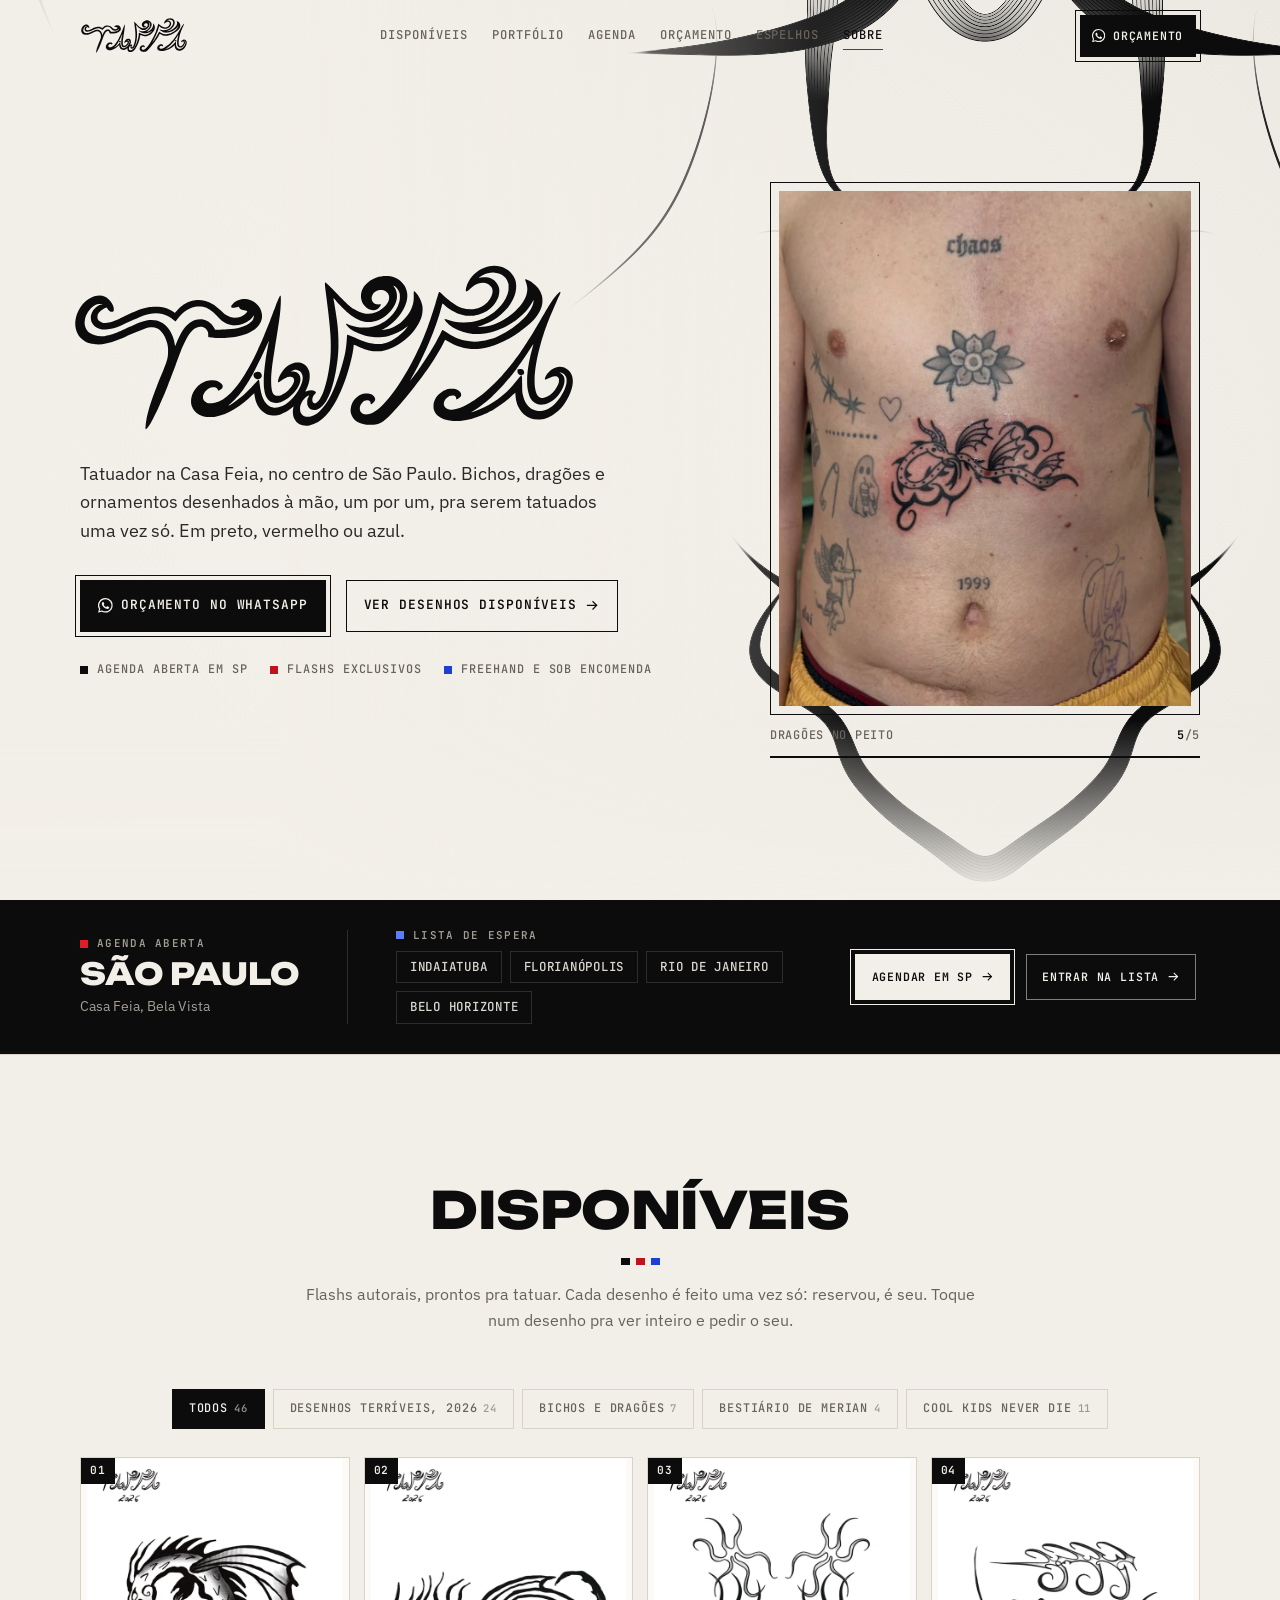
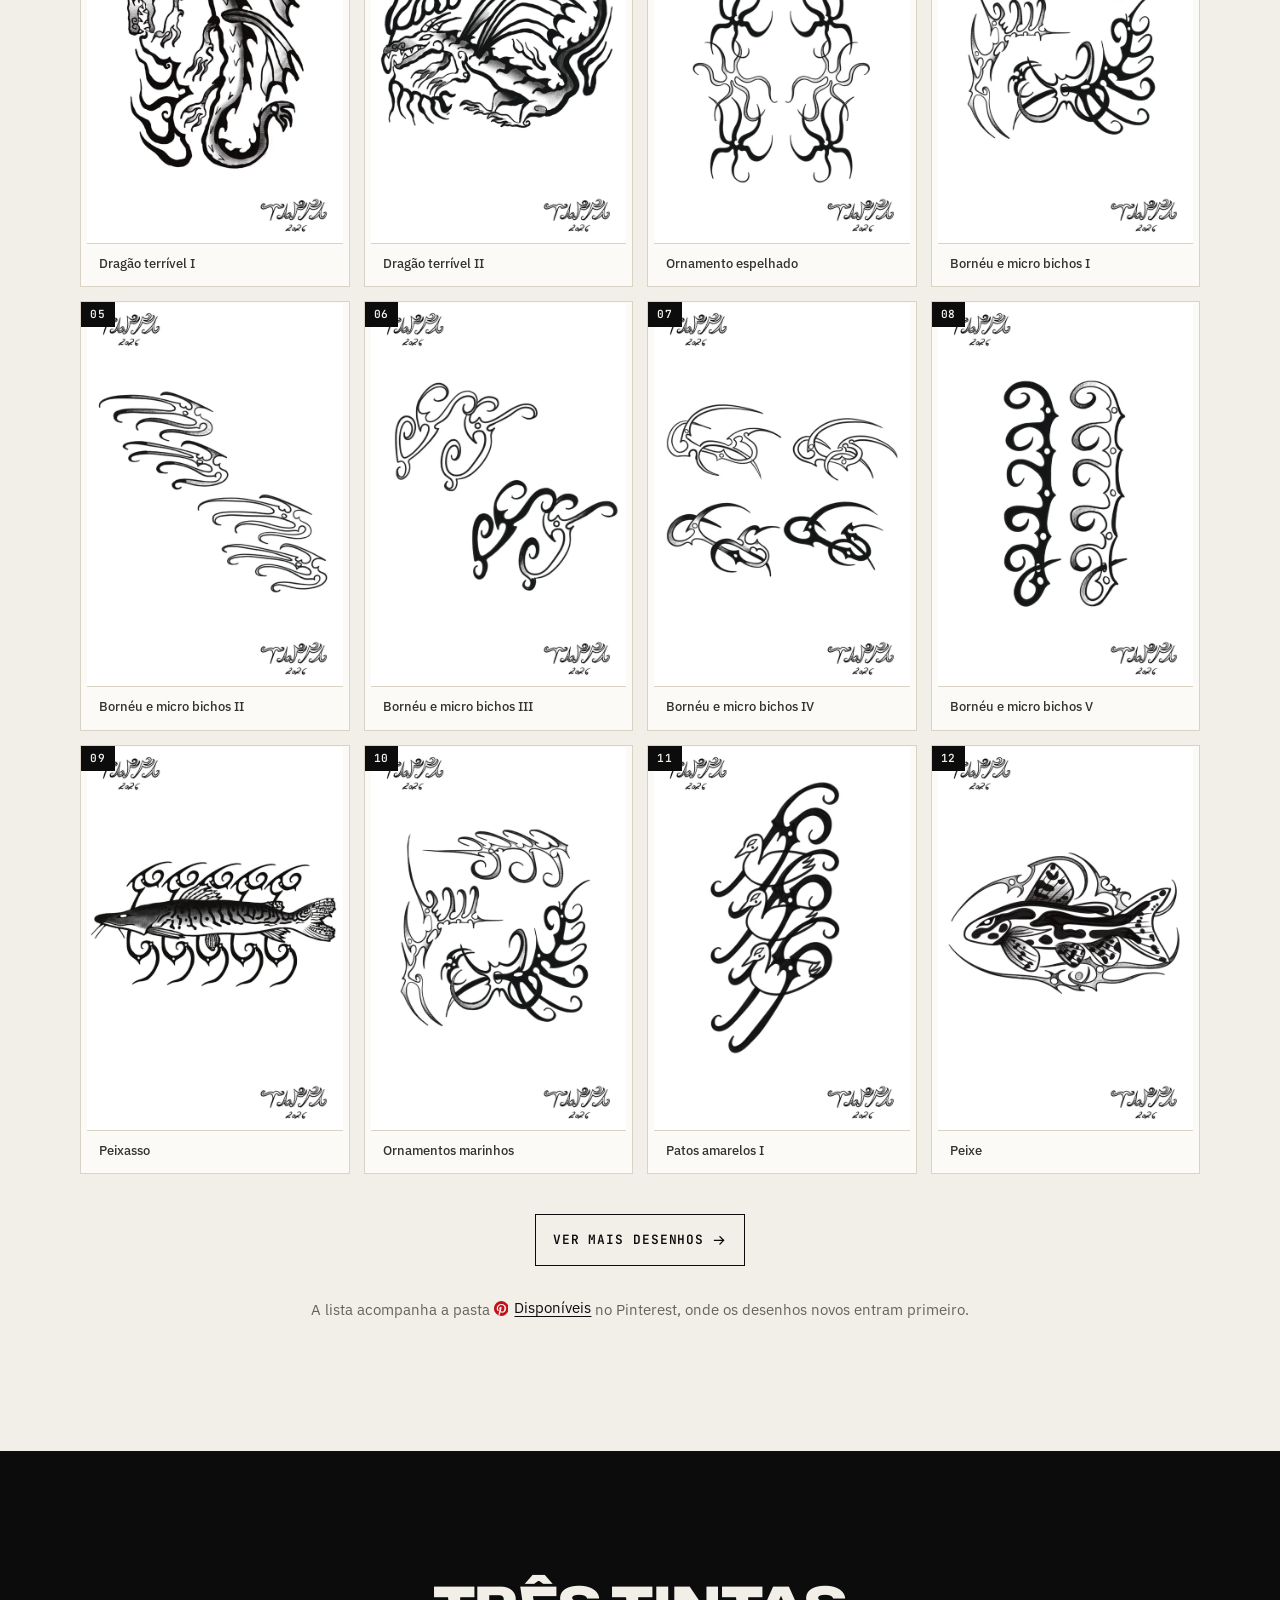
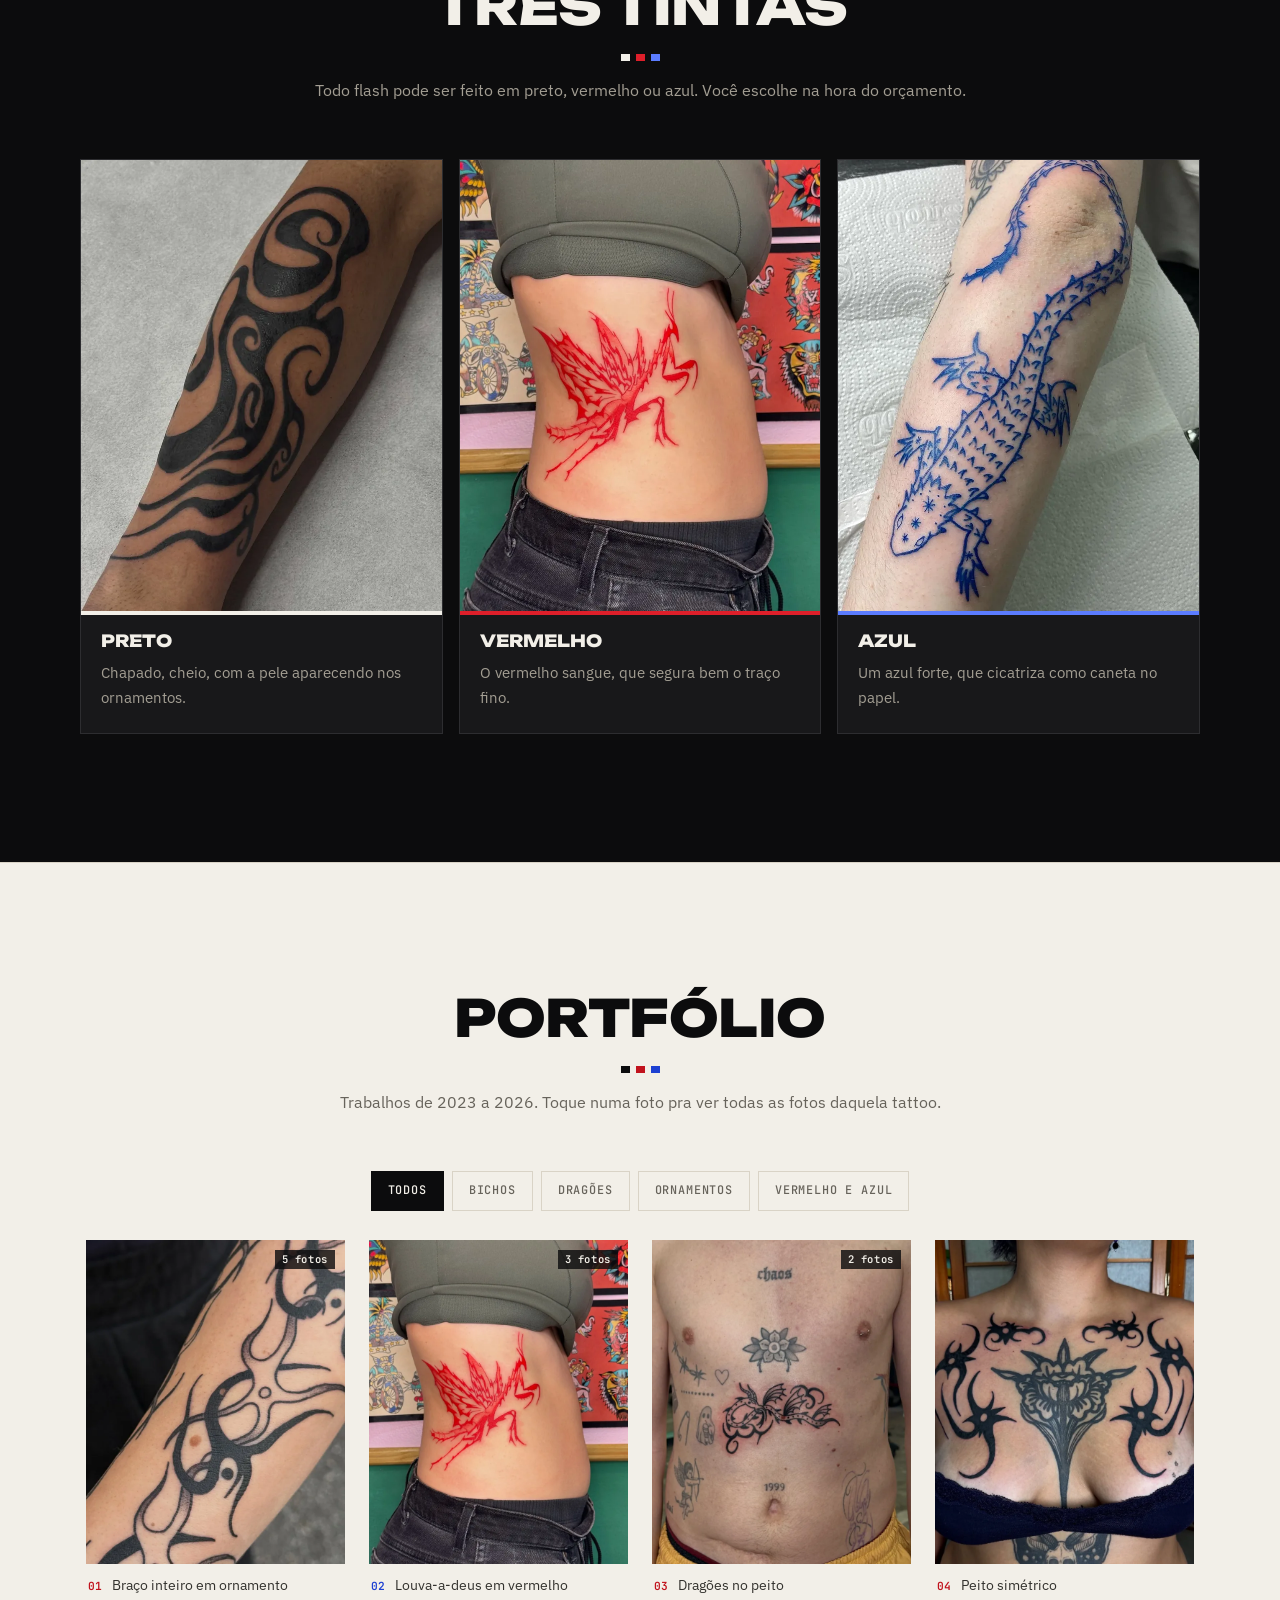
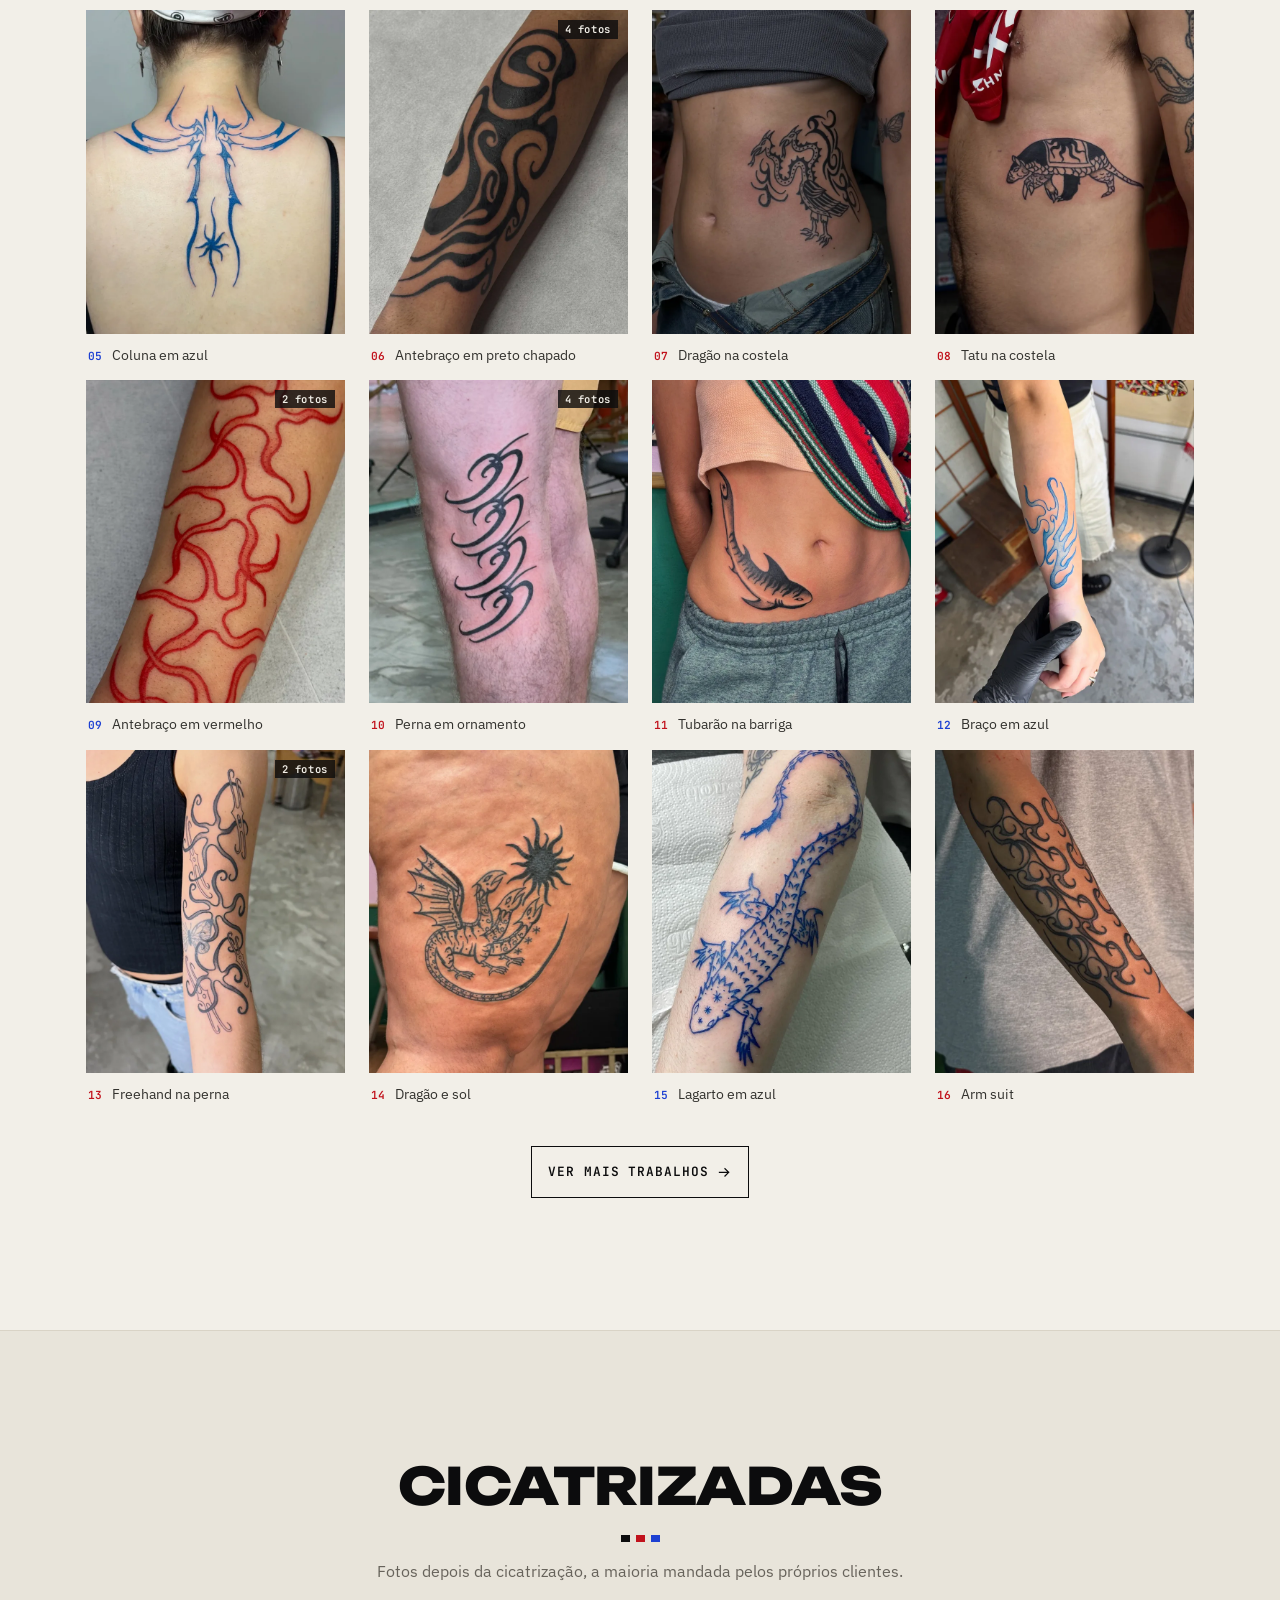
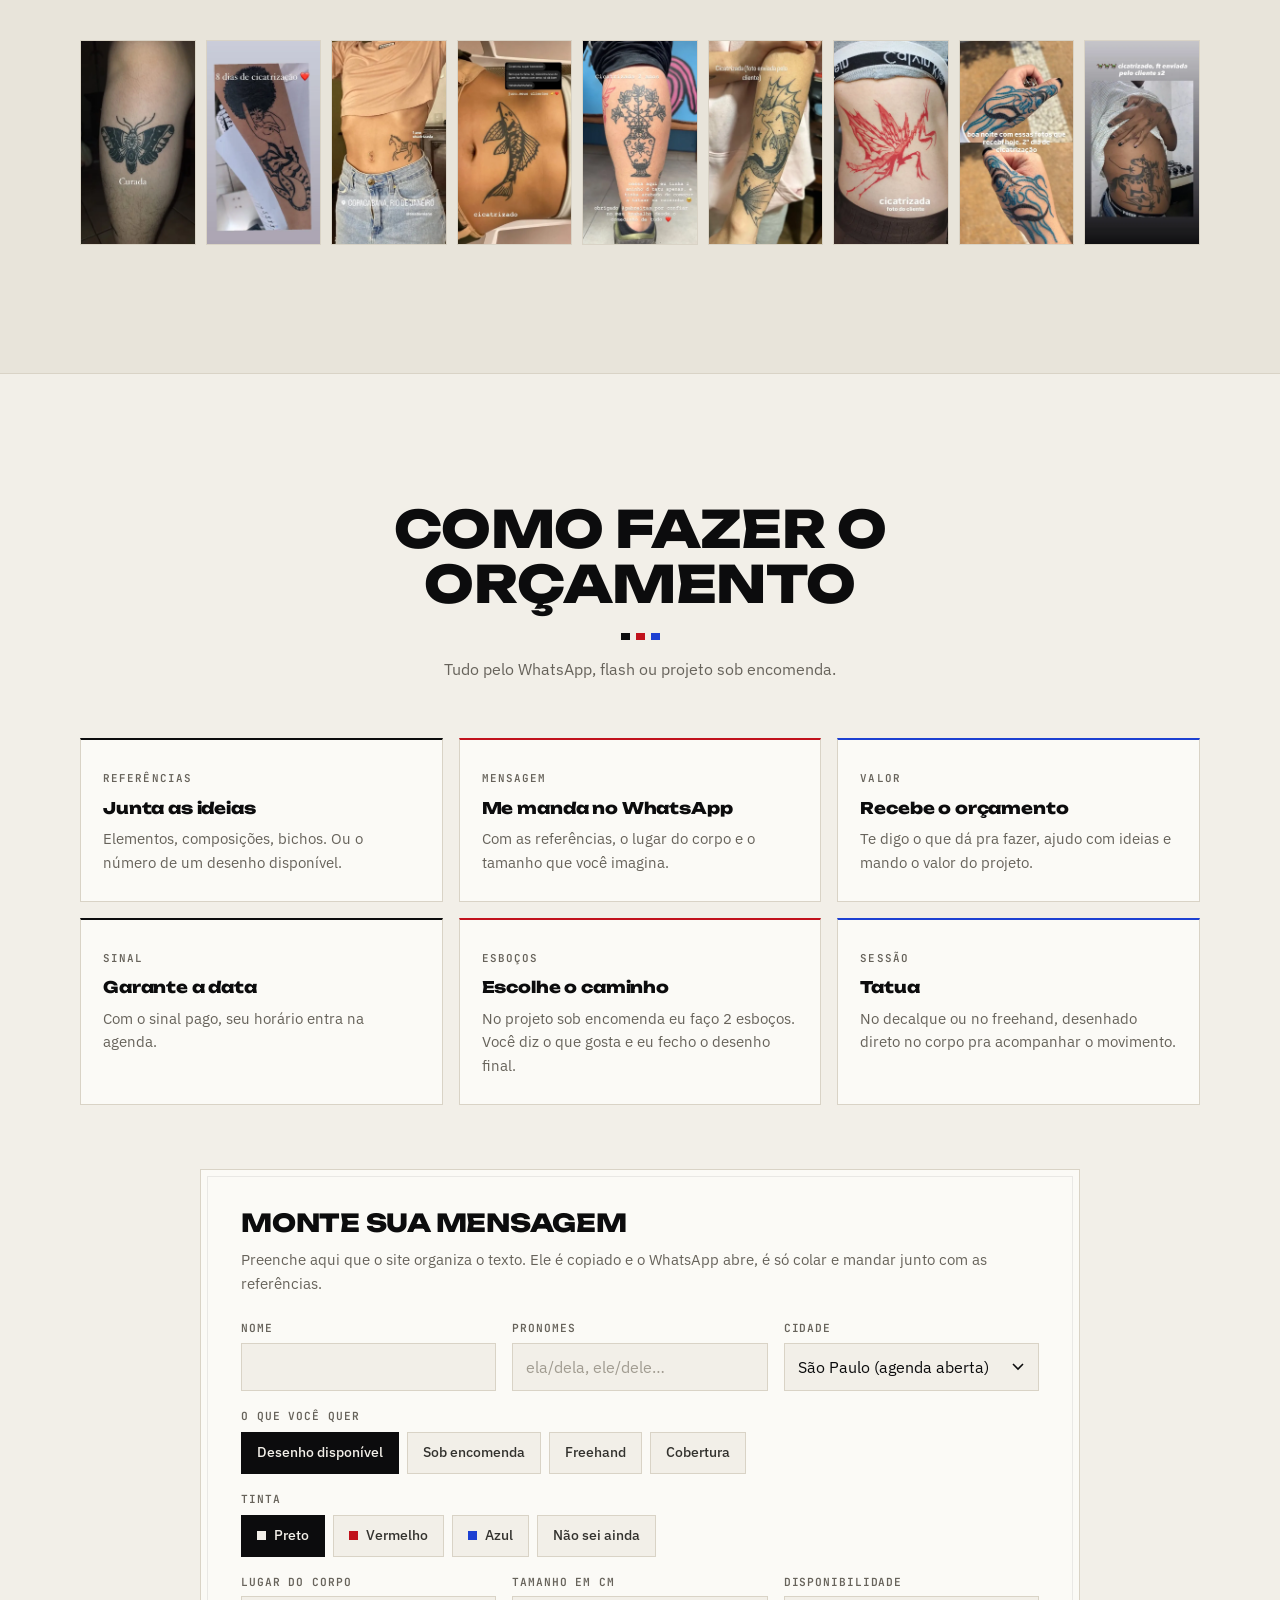
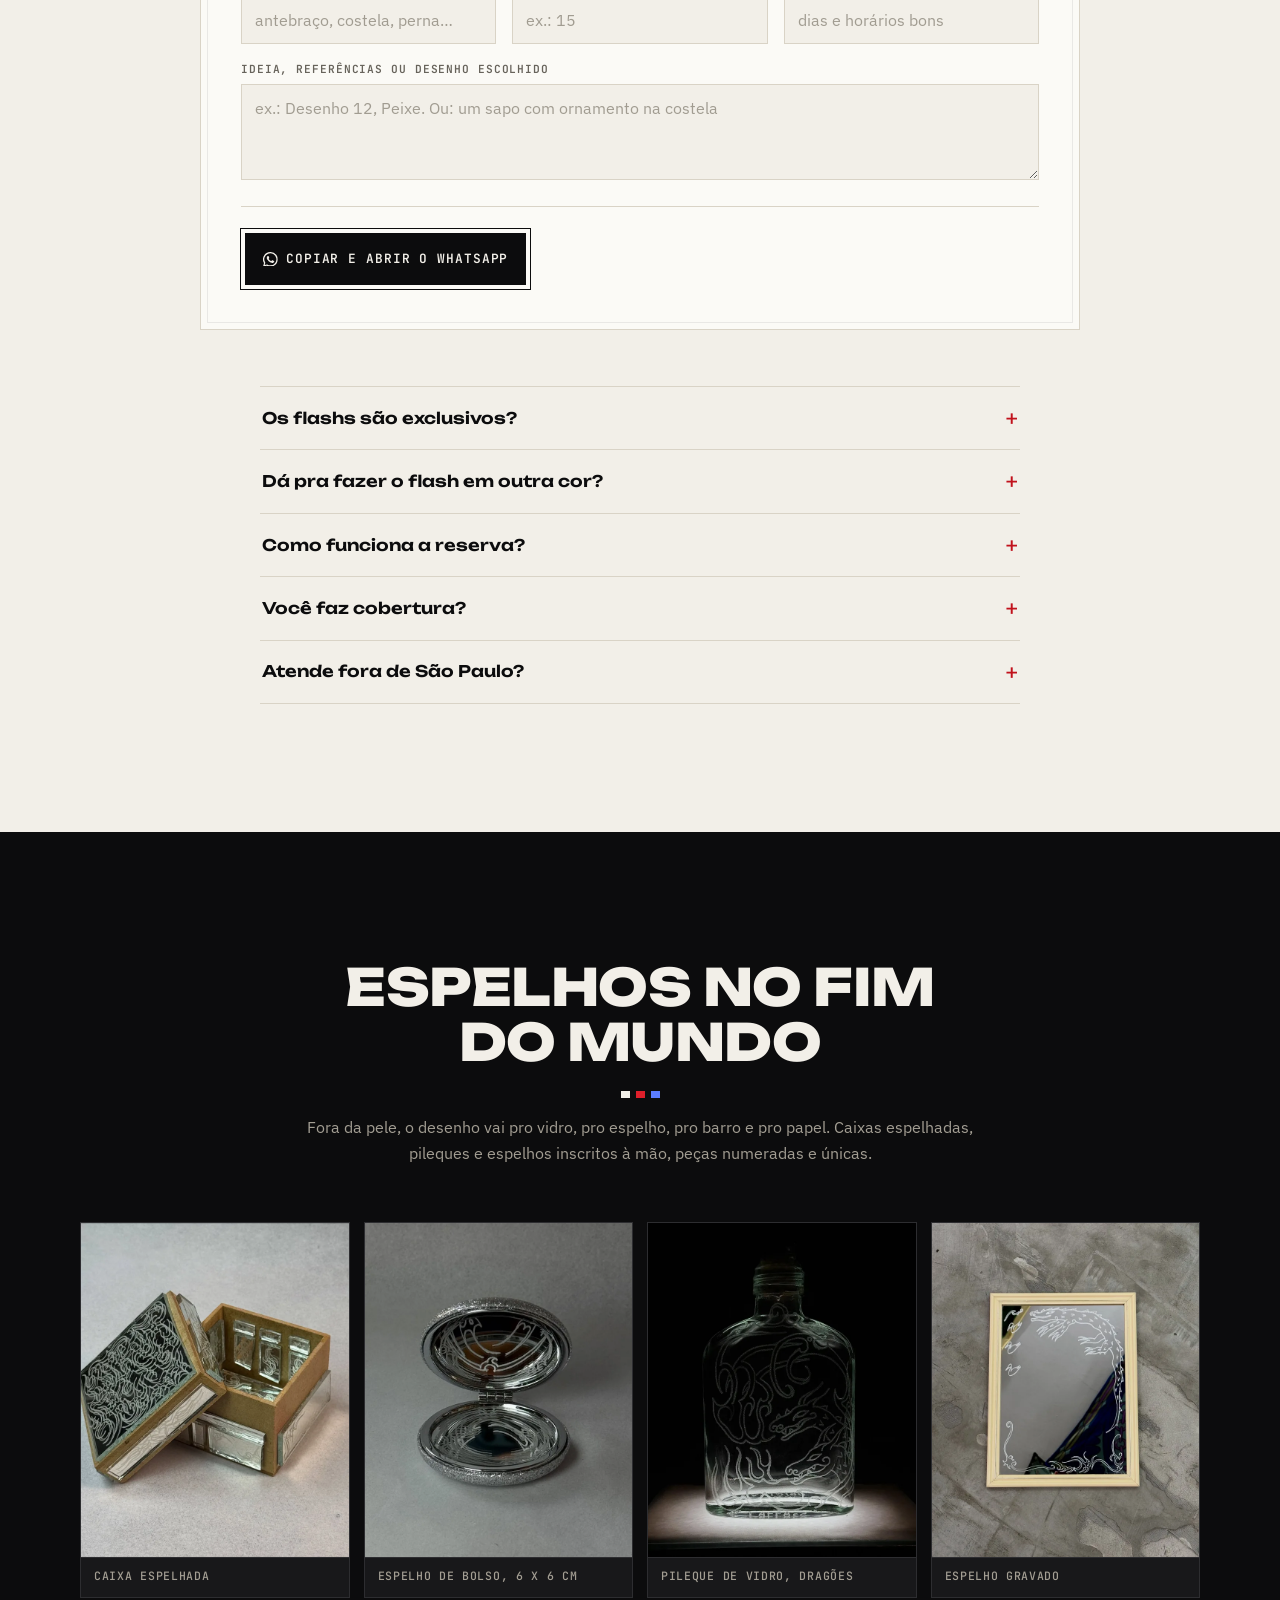
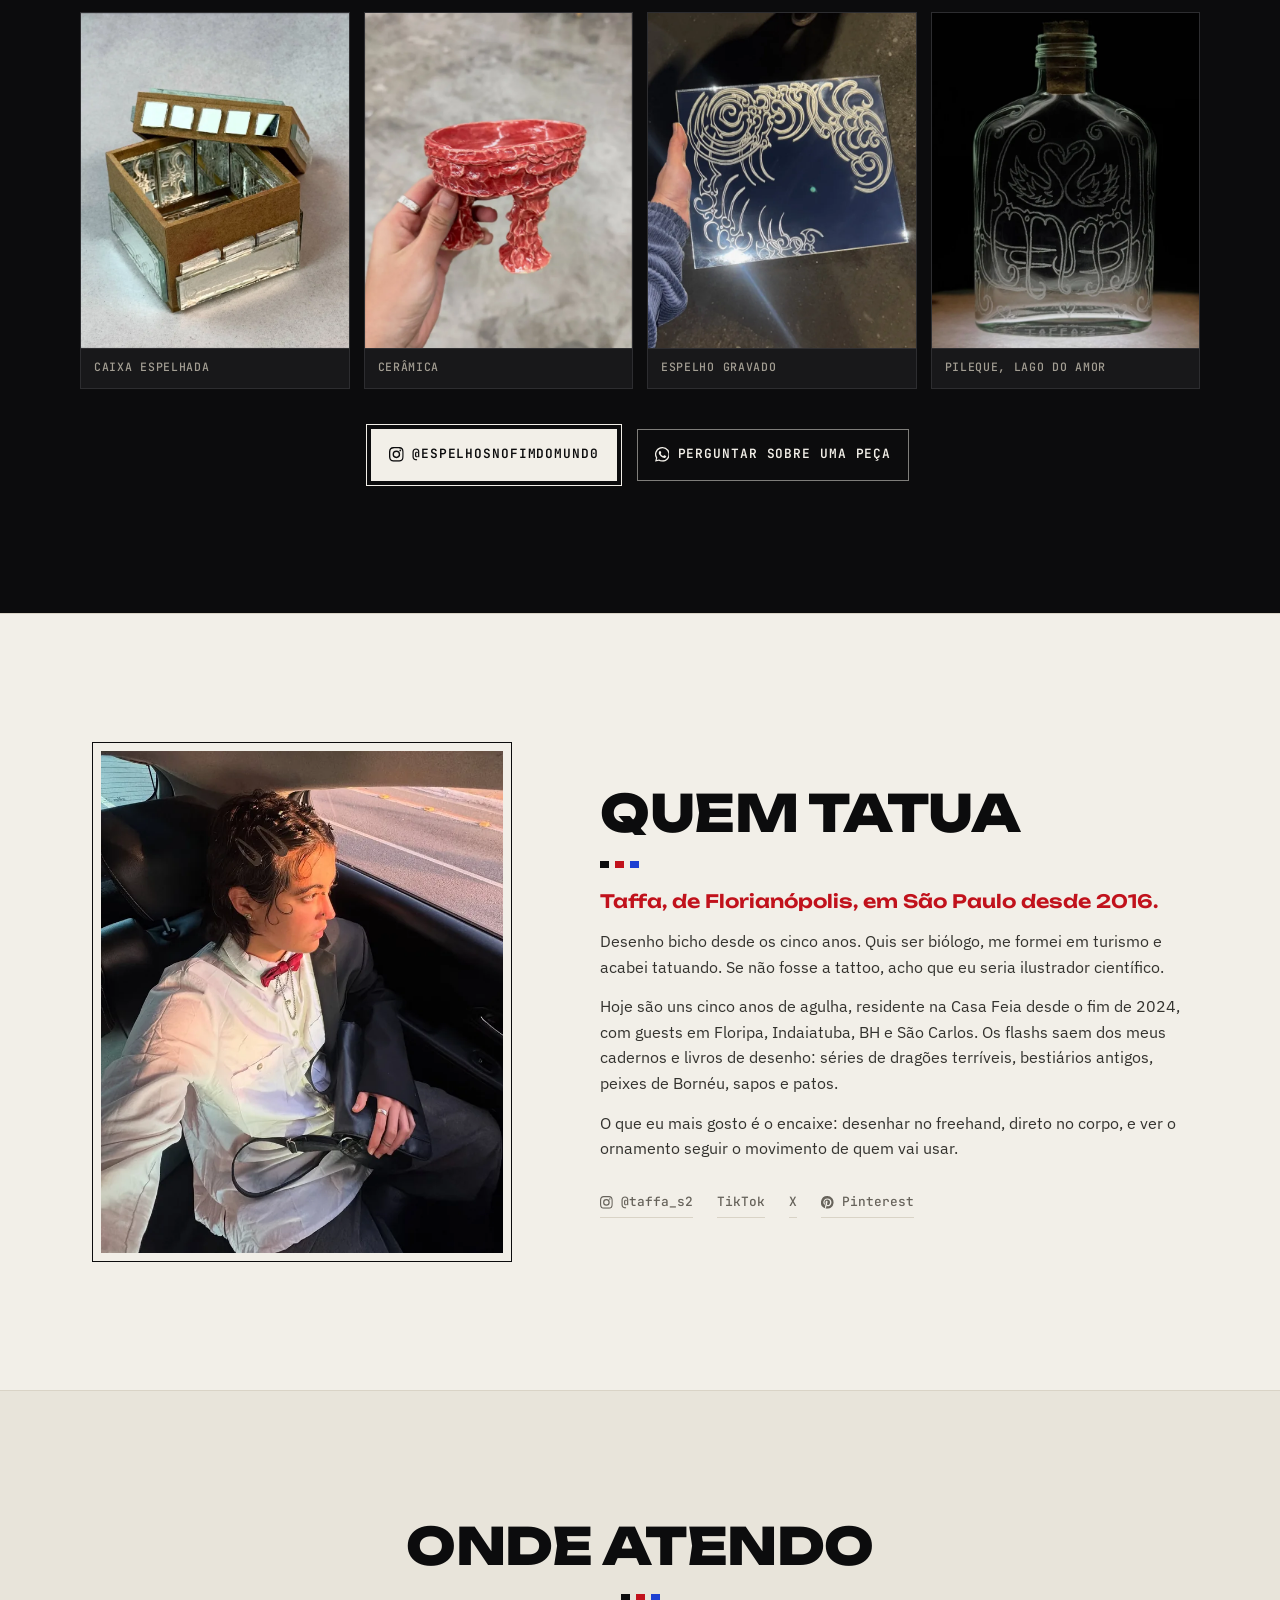
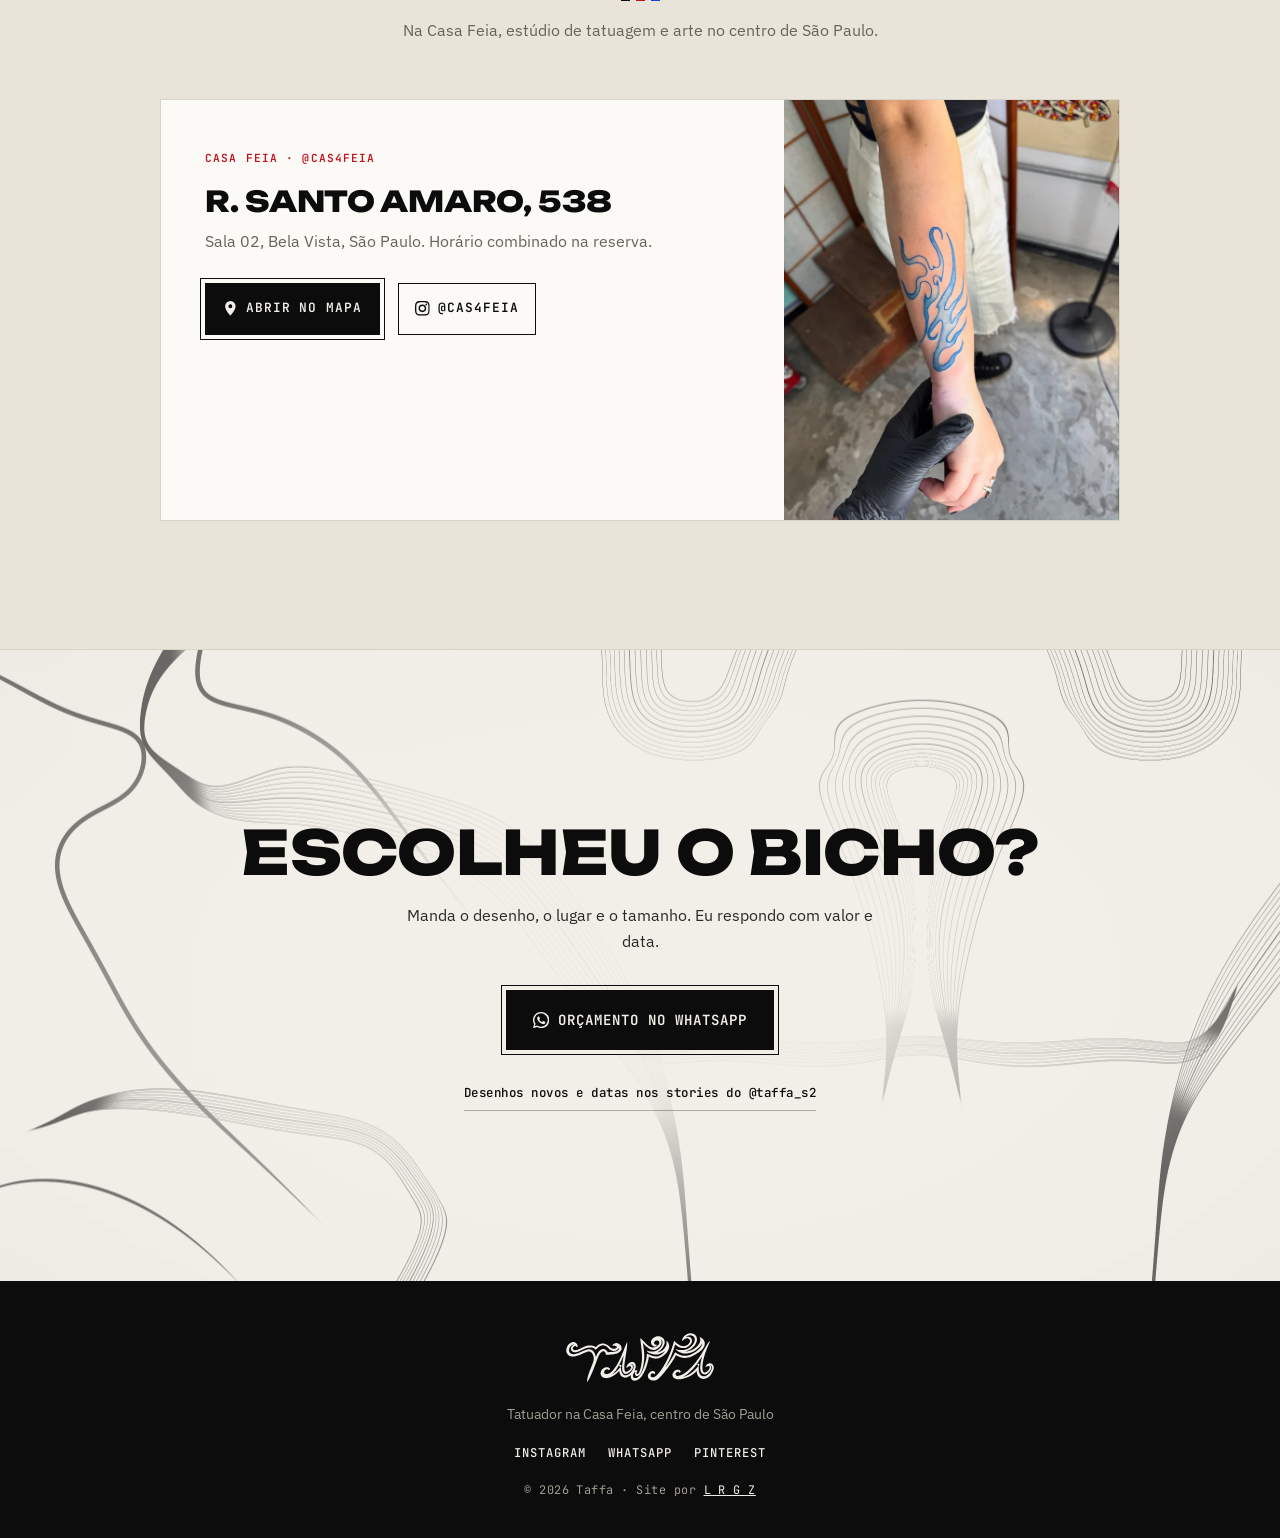
==== index.html @ 6692c74a "Hero: ornamento gravado em linhas finas que convergem em ponta, só em preto Co-Authored-By: Claude O" ====
<!doctype html>
<html lang="pt-BR">
<head>
<meta charset="utf-8">
<meta name="viewport" content="width=device-width, initial-scale=1, viewport-fit=cover">
<title>Taffa · tatuador na Casa Feia, centro de São Paulo</title>
<meta name="description" content="Taffa (@taffa_s2), tatuador na Casa Feia, centro de São Paulo. Bichos, dragões e ornamentos desenhados à mão, em preto, vermelho ou azul. Flashs exclusivos e projetos sob encomenda.">
<meta name="robots" content="noindex">
<meta name="theme-color" content="#f2efe8">
<link rel="icon" href="favicon-32.png?v=2" sizes="32x32" type="image/png">
<link rel="icon" href="favicon-64.png?v=2" sizes="64x64" type="image/png">
<link rel="apple-touch-icon" href="apple-touch-icon.png?v=2">
<meta property="og:type" content="website">
<meta property="og:locale" content="pt_BR">
<meta property="og:title" content="Taffa · tatuador em São Paulo">
<meta property="og:description" content="Bichos, dragões e ornamentos em preto, vermelho ou azul. Agenda aberta em SP.">
<meta property="og:url" content="https://azeugral.github.io/taffa/">
<meta property="og:image" content="https://azeugral.github.io/taffa/og.jpg">
<meta property="og:image:width" content="1200">
<meta property="og:image:height" content="630">
<meta property="og:image:alt" content="Assinatura Taffa sobre marmorização de nanquim">
<meta name="twitter:card" content="summary_large_image">
<link rel="preconnect" href="https://fonts.googleapis.com">
<link rel="preconnect" href="https://fonts.gstatic.com" crossorigin>
<link href="https://fonts.googleapis.com/css2?family=Unbounded:wght@400;600;800&family=IBM+Plex+Sans:wght@400;500;600&family=JetBrains+Mono:wght@400;600&display=swap" rel="stylesheet">
<link rel="preload" as="image" href="assets/img/hero/1.webp">
<link rel="stylesheet" href="assets/css/site.css?v=3">
</head>
<body>
<svg width="0" height="0" style="position:absolute" aria-hidden="true">
  <symbol id="zap" viewBox="0 0 24 24"><path fill="currentColor" d="M12 0a11.9 11.9 0 0 0-10.3 18L0 24l6.2-1.6A12 12 0 1 0 12 0Zm0 21.8c-1.8 0-3.6-.5-5.1-1.4l-.4-.2-3.7 1 1-3.6-.2-.4A9.9 9.9 0 1 1 12 21.8Zm5.4-7.4c-.3-.1-1.8-.9-2-1-.3-.1-.5-.1-.7.2l-.9 1.1c-.2.2-.3.2-.6.1-1.6-.8-2.7-1.4-3.8-3.3-.3-.5.3-.5.8-1.6.1-.2 0-.4 0-.5l-.9-2.2c-.2-.6-.5-.5-.7-.5h-.6c-.2 0-.5.1-.8.4-.3.3-1 1-1 2.5s1.1 2.9 1.2 3.1c.1.2 2.1 3.2 5.1 4.5 1.9.8 2.7.9 3.6.7.6-.1 1.8-.7 2-1.4.2-.7.2-1.3.2-1.4-.1-.1-.3-.2-.6-.3Z"/></symbol>
  <symbol id="ig" viewBox="0 0 24 24"><path fill="currentColor" d="M12 2.2c3.2 0 3.6 0 4.8.1 3.2.1 4.8 1.7 4.9 4.9.1 1.3.1 1.6.1 4.8s0 3.6-.1 4.8c-.1 3.2-1.7 4.8-4.9 4.9-1.3.1-1.6.1-4.8.1s-3.6 0-4.8-.1c-3.3-.1-4.8-1.7-4.9-4.9C2.2 15.6 2.2 15.2 2.2 12s0-3.6.1-4.8C2.4 3.9 4 2.4 7.2 2.3 8.4 2.2 8.8 2.2 12 2.2ZM12 0C8.7 0 8.3 0 7.1.1 2.7.3.3 2.7.1 7.1 0 8.3 0 8.7 0 12s0 3.7.1 4.9c.2 4.4 2.6 6.8 7 7 1.2.1 1.6.1 4.9.1s3.7 0 4.9-.1c4.4-.2 6.8-2.6 7-7 .1-1.2.1-1.6.1-4.9s0-3.7-.1-4.9c-.2-4.4-2.6-6.8-7-7C15.7 0 15.3 0 12 0Zm0 5.8a6.2 6.2 0 1 0 0 12.4 6.2 6.2 0 0 0 0-12.4ZM12 16a4 4 0 1 1 0-8 4 4 0 0 1 0 8Zm6.4-11.8a1.4 1.4 0 1 0 0 2.9 1.4 1.4 0 0 0 0-2.9Z"/></symbol>
  <symbol id="pin" viewBox="0 0 24 24"><path fill="currentColor" d="M12 0a12 12 0 0 0-4.4 23.2c-.1-.9-.2-2.4 0-3.4l1.4-6s-.4-.7-.4-1.8c0-1.7 1-2.9 2.2-2.9 1 0 1.5.8 1.5 1.7 0 1-.7 2.6-1 4-.3 1.2.6 2.2 1.8 2.2 2.1 0 3.8-2.3 3.8-5.5 0-2.9-2.1-4.9-5-4.9-3.4 0-5.4 2.6-5.4 5.2 0 1 .4 2.1.9 2.7.1.1.1.2.1.4l-.3 1.4c-.1.2-.2.3-.4.2-1.5-.7-2.4-2.9-2.4-4.6 0-3.8 2.7-7.2 7.9-7.2 4.1 0 7.3 2.9 7.3 6.9 0 4.1-2.6 7.4-6.2 7.4-1.2 0-2.4-.6-2.7-1.4l-.8 2.8c-.3 1-1 2.3-1.5 3.1A12 12 0 1 0 12 0Z"/></symbol>
  <symbol id="seta" viewBox="0 0 24 24"><path d="M4 12h15m-6-6 6 6-6 6" fill="none" stroke="currentColor" stroke-width="2" stroke-linecap="square"/></symbol>
  <symbol id="local" viewBox="0 0 24 24"><path fill="currentColor" d="M12 0a8.5 8.5 0 0 0-8.5 8.5C3.5 15 12 24 12 24s8.5-9 8.5-15.5A8.5 8.5 0 0 0 12 0Zm0 11.7a3.2 3.2 0 1 1 0-6.4 3.2 3.2 0 0 1 0 6.4Z"/></symbol>
</svg>

<header class="nav" id="topo">
  <div class="nav-in">
    <a href="#inicio" class="nav-logo" aria-label="Taffa, início"><span class="logo-mask"></span></a>
    <nav class="nav-links" aria-label="Seções">
      <a href="#disponiveis">Disponíveis</a>
      <a href="#portfolio">Portfólio</a>
      <a href="#agenda">Agenda</a>
      <a href="#orcamento">Orçamento</a>
      <a href="#espelhos">Espelhos</a>
      <a href="#sobre">Sobre</a>
    </nav>
    <a class="btn btn-tinta btn-nav" href="https://wa.me/message/C4M2BNL5XI5LP1" target="_blank" rel="noopener"><svg><use href="#zap"/></svg><span>Orçamento</span></a>
    <button class="nav-menu" aria-label="Abrir menu" aria-expanded="false" aria-controls="menu"><span></span><span></span></button>
  </div>
</header>

<div class="menu" id="menu" hidden>
  <nav aria-label="Menu">
    <a href="#disponiveis">Disponíveis</a>
    <a href="#portfolio">Portfólio</a>
    <a href="#agenda">Agenda</a>
    <a href="#orcamento">Orçamento</a>
    <a href="#espelhos">Espelhos no Fim do Mundo</a>
    <a href="#sobre">Sobre</a>
    <a href="#onde">Onde</a>
  </nav>
  <a class="btn btn-tinta" href="https://wa.me/message/C4M2BNL5XI5LP1" target="_blank" rel="noopener"><svg><use href="#zap"/></svg><span>Orçamento no WhatsApp</span></a>
  <a class="btn btn-linha" href="https://www.instagram.com/taffa_s2/" target="_blank" rel="noopener"><svg><use href="#ig"/></svg><span>@taffa_s2</span></a>
</div>

<main>
<section class="hero" id="inicio">
  <div class="hero-fundo" aria-hidden="true"><canvas class="fundo-gl"></canvas><video class="fundo-vid" muted loop playsinline preload="none"></video></div>
  <div class="hero-in">
    <div class="hero-txt">
      <h1 class="hero-logo"><span class="logo-mask"></span><span class="sr">Taffa</span></h1>
      <p class="hero-lead">Tatuador na Casa Feia, no centro de São Paulo. Bichos, dragões e ornamentos desenhados à mão, um por um, pra serem tatuados uma vez só. Em preto, vermelho ou azul.</p>
      <div class="hero-btns">
        <a class="btn btn-tinta" href="https://wa.me/message/C4M2BNL5XI5LP1" target="_blank" rel="noopener"><svg><use href="#zap"/></svg><span>Orçamento no WhatsApp</span></a>
        <a class="btn btn-linha" href="#disponiveis"><span>Ver desenhos disponíveis</span><svg><use href="#seta"/></svg></a>
      </div>
      <ul class="selos">
        <li><i class="t-preto"></i>Agenda aberta em SP</li>
        <li><i class="t-sangue"></i>Flashs exclusivos</li>
        <li><i class="t-cobalto"></i>Freehand e sob encomenda</li>
      </ul>
    </div>
    <figure class="hero-foto">
      <div class="hero-quadro">
        <img src="assets/img/hero/1.webp" alt="Braço inteiro em ornamento preto" width="900" height="1125" class="on">
        <img src="assets/img/hero/2.webp" alt="Louva-a-deus em vermelho na costela" width="900" height="1125" loading="lazy">
        <img src="assets/img/hero/3.webp" alt="Ornamento simétrico no peito" width="900" height="1125" loading="lazy">
        <img src="assets/img/hero/4.webp" alt="Ornamento em azul na coluna" width="900" height="1125" loading="lazy">
        <img src="assets/img/hero/5.webp" alt="Dragões no peito" width="900" height="1125" loading="lazy">
      </div>
      <figcaption><span class="hero-tit">Braço em ornamento</span><span class="hero-cont"><b>1</b>/5</span></figcaption>
      <div class="hero-barra" aria-hidden="true"><i></i></div>
    </figure>
  </div>
</section>

<section class="agenda" id="agenda" aria-label="Agenda">
  <div class="agenda-in">
    <div class="agenda-aberta">
      <span class="agenda-tag">Agenda aberta</span>
      <b>São Paulo</b>
      <small>Casa Feia, Bela Vista</small>
    </div>
    <div class="agenda-espera">
      <span class="agenda-tag">Lista de espera</span>
      <ul>
        <li>Indaiatuba</li>
        <li>Florianópolis</li>
        <li>Rio de Janeiro</li>
        <li>Belo Horizonte</li>
      </ul>
    </div>
    <div class="agenda-btns">
      <a class="btn btn-papel" href="#orcamento" data-cidade="São Paulo"><span>Agendar em SP</span><svg><use href="#seta"/></svg></a>
      <a class="btn btn-linha-cl" href="#orcamento" data-cidade="lista"><span>Entrar na lista</span><svg><use href="#seta"/></svg></a>
    </div>
  </div>
</section>

<section class="sec" id="disponiveis">
  <div class="sec-in">
    <header class="sec-cab">
      <h2>Disponíveis</h2>
      <p>Flashs autorais, prontos pra tatuar. Cada desenho é feito uma vez só: reservou, é seu. Toque num desenho pra ver inteiro e pedir o seu.</p>
    </header>
    <div class="filtros" role="tablist" aria-label="Filtrar por série" id="series">
      <button role="tab" aria-selected="true" data-s="todos">Todos</button>
    </div>
    <ul class="flash" id="flash"></ul>
    <div class="grade-mais"><button class="btn btn-linha" id="flash-mais"><span>Ver mais desenhos</span><svg><use href="#seta"/></svg></button></div>
    <p class="flash-nota">A lista acompanha a pasta <a href="https://br.pinterest.com/taffa_s2/dispon%C3%ADveis/" target="_blank" rel="noopener"><svg><use href="#pin"/></svg>Disponíveis</a> no Pinterest, onde os desenhos novos entram primeiro.</p>
  </div>
</section>

<section class="sec sec-tinta" id="tintas">
  <div class="sec-in">
    <header class="sec-cab">
      <h2>Três tintas</h2>
      <p>Todo flash pode ser feito em preto, vermelho ou azul. Você escolhe na hora do orçamento.</p>
    </header>
    <ul class="tintas">
      <li class="tinta tinta-preto"><img src="assets/img/obras/06.webp" alt="Antebraço em preto chapado" loading="lazy" width="720" height="900"><div><b>Preto</b><span>Chapado, cheio, com a pele aparecendo nos ornamentos.</span></div></li>
      <li class="tinta tinta-sangue"><img src="assets/img/obras/02.webp" alt="Louva-a-deus em vermelho" loading="lazy" width="720" height="900"><div><b>Vermelho</b><span>O vermelho sangue, que segura bem o traço fino.</span></div></li>
      <li class="tinta tinta-cobalto"><img src="assets/img/obras/15.webp" alt="Lagarto em azul" loading="lazy" width="720" height="900"><div><b>Azul</b><span>Um azul forte, que cicatriza como caneta no papel.</span></div></li>
    </ul>
  </div>
</section>

<section class="sec" id="portfolio">
  <div class="sec-in">
    <header class="sec-cab">
      <h2>Portfólio</h2>
      <p>Trabalhos de 2023 a 2026. Toque numa foto pra ver todas as fotos daquela tattoo.</p>
    </header>
    <div class="filtros" role="tablist" aria-label="Filtrar por tema">
      <button role="tab" aria-selected="true" data-f="todos">Todos</button>
      <button role="tab" aria-selected="false" data-f="bichos">Bichos</button>
      <button role="tab" aria-selected="false" data-f="dragoes">Dragões</button>
      <button role="tab" aria-selected="false" data-f="ornamento">Ornamentos</button>
      <button role="tab" aria-selected="false" data-f="cor">Vermelho e azul</button>
    </div>
    <ul class="grade" id="grade"></ul>
    <div class="grade-mais"><button class="btn btn-linha" id="mais"><span>Ver mais trabalhos</span><svg><use href="#seta"/></svg></button></div>
  </div>
</section>

<section class="sec sec-papel" id="cicatrizadas">
  <div class="sec-in">
    <header class="sec-cab">
      <h2>Cicatrizadas</h2>
      <p>Fotos depois da cicatrização, a maioria mandada pelos próprios clientes.</p>
    </header>
    <ul class="cic">
      <li><img src="assets/img/cic/1.webp" alt="Mariposa na perna, cicatrizada" loading="lazy" width="480" height="854"></li>
      <li><img src="assets/img/cic/2.webp" alt="Figura no braço com 8 dias de cicatrização" loading="lazy" width="480" height="854"></li>
      <li><img src="assets/img/cic/3.webp" alt="Cavalo na barriga com 1 ano" loading="lazy" width="480" height="854"></li>
      <li><img src="assets/img/cic/4.webp" alt="Peixe na barriga, cicatrizado" loading="lazy" width="480" height="854"></li>
      <li><img src="assets/img/cic/5.webp" alt="Vaso de flores na perna com 2 anos" loading="lazy" width="480" height="854"></li>
      <li><img src="assets/img/cic/6.webp" alt="Bicho marinho no antebraço, cicatrizado" loading="lazy" width="480" height="854"></li>
      <li><img src="assets/img/cic/7.webp" alt="Louva-a-deus vermelho, cicatrizado" loading="lazy" width="480" height="854"></li>
      <li><img src="assets/img/cic/8.webp" alt="Ornamento azul na mão com 2 dias" loading="lazy" width="480" height="854"></li>
      <li><img src="assets/img/cic/9.webp" alt="Bicho na costela, cicatrizado" loading="lazy" width="480" height="854"></li>
    </ul>
  </div>
</section>

<section class="sec" id="orcamento">
  <div class="sec-in">
    <header class="sec-cab">
      <h2>Como fazer o orçamento</h2>
      <p>Tudo pelo WhatsApp, flash ou projeto sob encomenda.</p>
    </header>
    <ol class="passos">
      <li><span class="passo-tag">Referências</span><h3>Junta as ideias</h3><p>Elementos, composições, bichos. Ou o número de um desenho disponível.</p></li>
      <li><span class="passo-tag">Mensagem</span><h3>Me manda no WhatsApp</h3><p>Com as referências, o lugar do corpo e o tamanho que você imagina.</p></li>
      <li><span class="passo-tag">Valor</span><h3>Recebe o orçamento</h3><p>Te digo o que dá pra fazer, ajudo com ideias e mando o valor do projeto.</p></li>
      <li><span class="passo-tag">Sinal</span><h3>Garante a data</h3><p>Com o sinal pago, seu horário entra na agenda.</p></li>
      <li><span class="passo-tag">Esboços</span><h3>Escolhe o caminho</h3><p>No projeto sob encomenda eu faço 2 esboços. Você diz o que gosta e eu fecho o desenho final.</p></li>
      <li><span class="passo-tag">Sessão</span><h3>Tatua</h3><p>No decalque ou no freehand, desenhado direto no corpo pra acompanhar o movimento.</p></li>
    </ol>

    <form class="msg" id="msg" novalidate>
      <div class="msg-cab">
        <h3>Monte sua mensagem</h3>
        <p>Preenche aqui que o site organiza o texto. Ele é copiado e o WhatsApp abre, é só colar e mandar junto com as referências.</p>
      </div>
      <div class="msg-campos">
        <label class="campo"><span>Nome</span><input name="nome" autocomplete="given-name" required></label>
        <label class="campo"><span>Pronomes</span><input name="pronomes" placeholder="ela/dela, ele/dele…"></label>
        <label class="campo"><span>Cidade</span>
          <select name="cidade">
            <option>São Paulo (agenda aberta)</option>
            <option>Indaiatuba (lista de espera)</option>
            <option>Florianópolis (lista de espera)</option>
            <option>Rio de Janeiro (lista de espera)</option>
            <option>Belo Horizonte (lista de espera)</option>
          </select>
        </label>
        <fieldset class="campo campo-largo">
          <legend>O que você quer</legend>
          <div class="chips">
            <label class="chip"><input type="radio" name="tipo" value="Um desenho disponível" checked><span>Desenho disponível</span></label>
            <label class="chip"><input type="radio" name="tipo" value="Projeto sob encomenda"><span>Sob encomenda</span></label>
            <label class="chip"><input type="radio" name="tipo" value="Projeto no freehand"><span>Freehand</span></label>
            <label class="chip"><input type="radio" name="tipo" value="Cobertura"><span>Cobertura</span></label>
          </div>
        </fieldset>
        <fieldset class="campo campo-largo">
          <legend>Tinta</legend>
          <div class="chips">
            <label class="chip chip-preto"><input type="radio" name="cor" value="Preto" checked><span><i></i>Preto</span></label>
            <label class="chip chip-sangue"><input type="radio" name="cor" value="Vermelho"><span><i></i>Vermelho</span></label>
            <label class="chip chip-cobalto"><input type="radio" name="cor" value="Azul"><span><i></i>Azul</span></label>
            <label class="chip"><input type="radio" name="cor" value="Ainda não sei"><span>Não sei ainda</span></label>
          </div>
        </fieldset>
        <label class="campo"><span>Lugar do corpo</span><input name="local" placeholder="antebraço, costela, perna…"></label>
        <label class="campo"><span>Tamanho em cm</span><input name="tamanho" inputmode="numeric" placeholder="ex.: 15"></label>
        <label class="campo"><span>Disponibilidade</span><input name="dias" placeholder="dias e horários bons"></label>
        <label class="campo campo-largo"><span>Ideia, referências ou desenho escolhido</span><textarea name="ideia" rows="3" placeholder="ex.: Desenho 12, Peixe. Ou: um sapo com ornamento na costela"></textarea></label>
      </div>
      <div class="msg-fim">
        <button class="btn btn-tinta" type="submit"><svg><use href="#zap"/></svg><span>Copiar e abrir o WhatsApp</span></button>
        <p class="msg-aviso" role="status"></p>
      </div>
      <pre class="msg-texto" hidden></pre>
    </form>

    <div class="faq">
      <details><summary>Os flashs são exclusivos?</summary><p>São. Cada desenho disponível é tatuado uma vez só. Quando alguém reserva, ele sai da lista.</p></details>
      <details><summary>Dá pra fazer o flash em outra cor?</summary><p>Dá. Todos os flashs podem ser feitos em preto, vermelho ou azul.</p></details>
      <details><summary>Como funciona a reserva?</summary><p>A data e o desenho ficam garantidos depois do pagamento do sinal. O valor do sinal vem junto com o orçamento.</p></details>
      <details><summary>Você faz cobertura?</summary><p>Faço. Manda uma foto da tattoo antiga junto com a mensagem, que eu te digo o que dá pra fazer por cima.</p></details>
      <details><summary>Atende fora de São Paulo?</summary><p>Atendo em datas de guest. Indaiatuba, Florianópolis, Rio e BH estão com lista de espera: escolhe a cidade no formulário que eu te aviso quando abrir.</p></details>
    </div>
  </div>
</section>

<section class="sec sec-tinta" id="espelhos">
  <div class="sec-in">
    <header class="sec-cab">
      <h2>Espelhos no Fim do Mundo</h2>
      <p>Fora da pele, o desenho vai pro vidro, pro espelho, pro barro e pro papel. Caixas espelhadas, pileques e espelhos inscritos à mão, peças numeradas e únicas.</p>
    </header>
    <ul class="arte">
      <li><img src="assets/img/arte/01.webp" alt="Caixa espelhada feita à mão" loading="lazy" width="720" height="900"><span>Caixa espelhada</span></li>
      <li><img src="assets/img/arte/02.webp" alt="Espelho de bolso inscrito à mão" loading="lazy" width="720" height="900"><span>Espelho de bolso, 6 x 6 cm</span></li>
      <li><img src="assets/img/arte/03.webp" alt="Pileque de vidro com dragões gravados" loading="lazy" width="720" height="900"><span>Pileque de vidro, dragões</span></li>
      <li><img src="assets/img/arte/04.webp" alt="Espelho com moldura e desenho gravado" loading="lazy" width="720" height="900"><span>Espelho gravado</span></li>
      <li><img src="assets/img/arte/05.webp" alt="Caixa espelhada aberta" loading="lazy" width="720" height="900"><span>Caixa espelhada</span></li>
      <li><img src="assets/img/arte/06.webp" alt="Peça de cerâmica vermelha" loading="lazy" width="720" height="900"><span>Cerâmica</span></li>
      <li><img src="assets/img/arte/07.webp" alt="Espelho com ornamentos gravados" loading="lazy" width="720" height="900"><span>Espelho gravado</span></li>
      <li><img src="assets/img/arte/08.webp" alt="Pileque de vidro Lago do Amor" loading="lazy" width="720" height="900"><span>Pileque, Lago do Amor</span></li>
    </ul>
    <div class="arte-btns">
      <a class="btn btn-papel" href="https://www.instagram.com/espelhosnofimdomund0/" target="_blank" rel="noopener"><svg><use href="#ig"/></svg><span>@espelhosnofimdomund0</span></a>
      <a class="btn btn-linha" href="https://wa.me/message/C4M2BNL5XI5LP1" target="_blank" rel="noopener"><svg><use href="#zap"/></svg><span>Perguntar sobre uma peça</span></a>
    </div>
  </div>
</section>

<section class="sec" id="sobre">
  <div class="sec-in sobre">
    <figure class="sobre-foto"><img src="assets/img/taffa.webp" alt="Taffa sentado no estúdio" loading="lazy" width="720" height="900"></figure>
    <div class="sobre-txt">
      <h2>Quem tatua</h2>
      <p class="sobre-nome">Taffa, de Florianópolis, em São Paulo desde 2016.</p>
      <p>Desenho bicho desde os cinco anos. Quis ser biólogo, me formei em turismo e acabei tatuando. Se não fosse a tattoo, acho que eu seria ilustrador científico.</p>
      <p>Hoje são uns cinco anos de agulha, residente na Casa Feia desde o fim de 2024, com guests em Floripa, Indaiatuba, BH e São Carlos. Os flashs saem dos meus cadernos e livros de desenho: séries de dragões terríveis, bestiários antigos, peixes de Bornéu, sapos e patos.</p>
      <p>O que eu mais gosto é o encaixe: desenhar no freehand, direto no corpo, e ver o ornamento seguir o movimento de quem vai usar.</p>
      <div class="sobre-links">
        <a href="https://www.instagram.com/taffa_s2/" target="_blank" rel="noopener"><svg><use href="#ig"/></svg>@taffa_s2</a>
        <a href="https://www.tiktok.com/@taffa_s2" target="_blank" rel="noopener">TikTok</a>
        <a href="https://x.com/taffa_s2" target="_blank" rel="noopener">X</a>
        <a href="https://br.pinterest.com/taffa_s2/" target="_blank" rel="noopener"><svg><use href="#pin"/></svg>Pinterest</a>
      </div>
    </div>
  </div>
</section>

<section class="sec sec-papel" id="onde">
  <div class="sec-in">
    <header class="sec-cab">
      <h2>Onde atendo</h2>
      <p>Na Casa Feia, estúdio de tatuagem e arte no centro de São Paulo.</p>
    </header>
    <div class="local">
      <div class="local-txt">
        <span class="local-tag">Casa Feia · @cas4feia</span>
        <h3>R. Santo Amaro, 538</h3>
        <p>Sala 02, Bela Vista, São Paulo. Horário combinado na reserva.</p>
        <div class="local-btns">
          <a class="btn btn-tinta" href="https://maps.app.goo.gl/1dLyXZeyKdwy3nkT8" target="_blank" rel="noopener"><svg><use href="#local"/></svg><span>Abrir no mapa</span></a>
          <a class="btn btn-linha" href="https://www.instagram.com/cas4feia/" target="_blank" rel="noopener"><svg><use href="#ig"/></svg><span>@cas4feia</span></a>
        </div>
      </div>
      <img class="local-foto" src="assets/img/obras/12.webp" alt="Braço em azul" loading="lazy" width="720" height="900">
    </div>
  </div>
</section>

<section class="fim">
  <div class="fim-fundo" aria-hidden="true"><video class="fundo-vid" muted loop playsinline preload="none" data-src="assets/video/tinta-deitado.mp4"></video></div>
  <div class="fim-in">
    <h2>Escolheu o bicho?</h2>
    <p>Manda o desenho, o lugar e o tamanho. Eu respondo com valor e data.</p>
    <a class="btn btn-tinta btn-g" href="https://wa.me/message/C4M2BNL5XI5LP1" target="_blank" rel="noopener"><svg><use href="#zap"/></svg><span>Orçamento no WhatsApp</span></a>
    <a class="fim-ig" href="https://www.instagram.com/taffa_s2/" target="_blank" rel="noopener">Desenhos novos e datas nos stories do @taffa_s2</a>
  </div>
</section>
</main>

<footer class="rodape">
  <div class="rodape-in">
    <span class="logo-mask rodape-logo" aria-hidden="true"></span>
    <p>Tatuador na Casa Feia, centro de São Paulo</p>
    <div class="rodape-links">
      <a href="https://www.instagram.com/taffa_s2/" target="_blank" rel="noopener">Instagram</a>
      <a href="https://wa.me/message/C4M2BNL5XI5LP1" target="_blank" rel="noopener">WhatsApp</a>
      <a href="https://br.pinterest.com/taffa_s2/dispon%C3%ADveis/" target="_blank" rel="noopener">Pinterest</a>
    </div>
    <p class="assina">© 2026 Taffa · Site por <a href="https://lrgz.com.br" target="_blank" rel="noopener">L R G Z</a></p>
  </div>
</footer>

<a class="barra-zap" href="https://wa.me/message/C4M2BNL5XI5LP1" target="_blank" rel="noopener"><svg><use href="#zap"/></svg>Orçamento no WhatsApp</a>

<div class="galeria" id="galeria" hidden role="dialog" aria-modal="true" aria-label="Fotos">
  <button class="gal-fechar" aria-label="Fechar">×</button>
  <button class="gal-seta gal-ant" aria-label="Anterior"><svg><use href="#seta"/></svg></button>
  <figure class="gal-fig"><img alt=""><figcaption><span class="gal-tit"></span><span class="gal-cont"></span><a class="gal-ig" target="_blank" rel="noopener">Ver no Instagram</a><button class="gal-quero btn btn-sangue" hidden><svg><use href="#zap"/></svg><span>Quero este desenho</span></button></figcaption></figure>
  <button class="gal-seta gal-prox" aria-label="Próxima"><svg><use href="#seta"/></svg></button>
</div>

<script src="assets/js/tinta.js?v=2" defer></script>
<script src="assets/js/site.js?v=2" defer></script>
</body>
</html>
---- assets/css/site.css ----
:root{
  --papel:#f2efe8;
  --papel-2:#e8e4da;
  --branco:#fbfaf6;
  --fio:#d9d3c6;
  --tinta:#0c0c0d;
  --grafite:#18181a;
  --fio-esc:#2d2d30;
  --cinza:#67635b;
  --cinza-cl:#a39e93;
  --sangue:#c1121c;
  --sangue-2:#de1f2a;
  --cobalto:#1d40d2;
  --cobalto-cl:#5b7cff;
  --ease:cubic-bezier(.16,.84,.32,1);
  --t:.34s;
  --larg:1200px;
  --gut:clamp(16px,4vw,40px);
  --f-tit:"Unbounded",system-ui,sans-serif;
  --f-txt:"IBM Plex Sans",system-ui,sans-serif;
  --f-mono:"JetBrains Mono",ui-monospace,monospace;
  --nav-h:72px;
}
*,*::before,*::after{box-sizing:border-box}
[hidden]{display:none!important}
html{scroll-behavior:smooth;scroll-padding-top:var(--nav-h);-webkit-text-size-adjust:100%}
body{margin:0;background:var(--papel);color:var(--tinta);font:400 16px/1.6 var(--f-txt);overflow-x:hidden;-webkit-font-smoothing:antialiased}
img{display:block;max-width:100%;height:auto}
a{color:inherit}
h1,h2,h3{font-family:var(--f-tit);font-weight:800;line-height:1.08;margin:0;letter-spacing:-.01em}
p{margin:0}
ul,ol{margin:0;padding:0;list-style:none}
button{font:inherit;color:inherit;background:none;border:0;cursor:pointer}
svg{width:1em;height:1em;flex:none}
.sr{position:absolute;width:1px;height:1px;overflow:hidden;clip:rect(0 0 0 0);white-space:nowrap}
:focus-visible{outline:2px solid var(--cobalto);outline-offset:3px}
::selection{background:var(--sangue);color:#fff}

/* logo: a assinatura "Taffa" das folhas de flash, vetorizada */
.logo-mask{display:block;aspect-ratio:3890/1286;background:currentColor;
  -webkit-mask:url(../img/logo.svg?v=2) center/contain no-repeat;mask:url(../img/logo.svg?v=2) center/contain no-repeat}

/* botões: placa reta com um contorno solto a 4px, que encosta na placa no hover enquanto a cor troca */
.btn{--c:var(--tinta);--tx:var(--papel);--h:var(--sangue);--o:var(--tinta);position:relative;display:inline-flex;align-items:center;justify-content:center;gap:.65em;
  min-height:52px;padding:0 1.4em;margin:4px;font:600 .8rem/1 var(--f-mono);letter-spacing:.07em;text-transform:uppercase;text-decoration:none;
  color:var(--tx);background:var(--c);border:0;outline:1px solid var(--o);outline-offset:4px;
  transition:background var(--t) var(--ease),color var(--t) var(--ease),outline-offset var(--t) var(--ease),outline-color var(--t) var(--ease),transform .2s var(--ease)}
.btn:hover{background:var(--h);outline-color:var(--h);outline-offset:0}
.btn:active{transform:translateY(1px) scale(.985)}
.btn svg{font-size:1.15em;transition:transform var(--t) var(--ease)}
.btn:hover svg:last-child:not(:first-child){transform:translateX(3px)}
.btn-linha{--c:transparent;--tx:var(--tinta);--h:var(--tinta);--o:transparent;box-shadow:inset 0 0 0 1px var(--tinta)}
.btn-linha:hover{--tx:var(--papel);color:var(--papel)}
.btn-sangue{--c:var(--sangue);--tx:#fff;--h:var(--sangue-2);--o:var(--sangue)}
.btn-papel{--c:var(--papel);--tx:var(--tinta);--h:var(--sangue);--o:var(--papel)}
.btn-papel:hover{color:#fff}
.btn-linha-cl{--c:transparent;--tx:var(--papel);--h:var(--papel);--o:transparent;box-shadow:inset 0 0 0 1px rgba(242,239,232,.5)}
.btn-linha-cl:hover{color:var(--tinta)}
.btn-g{min-height:60px;padding:0 1.9em;font-size:.88rem}
.sec-tinta .btn-linha{--tx:var(--papel);--h:var(--papel);box-shadow:inset 0 0 0 1px rgba(242,239,232,.5)}
.sec-tinta .btn-linha:hover{color:var(--tinta)}

/* as três tintas, em pontos */
.t-preto,.t-sangue,.t-cobalto{display:inline-block;width:9px;height:9px;flex:none}
.t-preto{background:var(--tinta)}.t-sangue{background:var(--sangue)}.t-cobalto{background:var(--cobalto)}

/* nav */
.nav{position:fixed;inset:0 0 auto;z-index:50;height:var(--nav-h);transition:background var(--t) var(--ease),border-color var(--t) var(--ease);border-bottom:1px solid transparent}
.nav.solida{background:rgba(242,239,232,.9);backdrop-filter:blur(10px);-webkit-backdrop-filter:blur(10px);border-color:var(--fio)}
.nav-in{max-width:var(--larg);height:100%;margin:0 auto;padding:0 var(--gut);display:flex;align-items:center;gap:28px}
.nav-logo{width:108px;flex:none;color:var(--tinta)}
.nav-links{display:flex;gap:24px;margin:0 auto}
.nav-links a{position:relative;font:500 .76rem/1 var(--f-mono);letter-spacing:.08em;text-transform:uppercase;text-decoration:none;color:var(--cinza);padding:8px 0;transition:color var(--t) var(--ease)}
.nav-links a::after{content:"";position:absolute;left:0;right:0;bottom:0;height:1px;background:var(--sangue);transform:scaleX(0);transform-origin:left;transition:transform var(--t) var(--ease)}
.nav-links a:hover,.nav-links a.ativo{color:var(--tinta)}
.nav-links a:hover::after,.nav-links a.ativo::after{transform:scaleX(1)}
.btn-nav{min-height:42px;font-size:.72rem;padding:0 1.1em}
.nav-menu{display:none;width:44px;height:44px;position:relative;margin-left:auto}
.nav-menu span{position:absolute;left:11px;right:11px;height:2px;background:var(--tinta);transition:transform var(--t) var(--ease),top var(--t) var(--ease)}
.nav-menu span:first-child{top:17px}.nav-menu span:last-child{top:25px}
.nav-menu[aria-expanded="true"] span:first-child{top:21px;transform:rotate(45deg)}
.nav-menu[aria-expanded="true"] span:last-child{top:21px;transform:rotate(-45deg)}
.menu{position:fixed;inset:var(--nav-h) 0 0;z-index:49;background:var(--papel);padding:24px var(--gut) 40px;display:flex;flex-direction:column;gap:8px;overflow-y:auto}
.menu nav{display:flex;flex-direction:column;margin-bottom:16px}
.menu nav a{font:800 1.3rem/1.1 var(--f-tit);text-transform:uppercase;text-decoration:none;padding:17px 0;border-bottom:1px solid var(--fio)}

/* hero */
.hero{position:relative;min-height:100svh;display:flex;align-items:center;padding:calc(var(--nav-h) + 32px) 0 64px;overflow:hidden;isolation:isolate}
.hero-fundo{position:absolute;inset:0;z-index:-1;background:var(--papel) url(../img/tinta.webp) center/cover no-repeat}
.fundo-gl,.fundo-vid{position:absolute;inset:0;width:100%;height:100%;object-fit:cover;opacity:0;transition:opacity 1.2s var(--ease)}
.fundo-gl.on,.fundo-vid.on{opacity:1}
.hero-fundo::after{content:"";position:absolute;inset:0;z-index:1;background:linear-gradient(90deg,rgba(242,239,232,.9) 22%,rgba(242,239,232,.35) 52%,rgba(242,239,232,0) 68%),linear-gradient(0deg,var(--papel),rgba(242,239,232,0) 20%)}
.hero-in{width:100%;max-width:var(--larg);margin:0 auto;padding:0 var(--gut);display:grid;grid-template-columns:1.1fr .9fr;gap:clamp(32px,6vw,88px);align-items:center}
.hero-logo{width:min(500px,100%);margin:0 0 30px -1%;color:var(--tinta)}
.hero-lead{max-width:30em;font-size:clamp(1.02rem,1.4vw,1.14rem);color:#2a2926}
.hero-btns{display:flex;flex-wrap:wrap;gap:12px;margin:30px 0 28px -4px}
.selos{display:flex;flex-wrap:wrap;gap:10px 22px}
.selos li{display:flex;align-items:center;gap:9px;font:500 .74rem/1 var(--f-mono);letter-spacing:.08em;text-transform:uppercase;color:var(--cinza)}
.selos i{width:8px;height:8px}
.hero-foto{margin:0;justify-self:end;width:min(430px,100%)}
.hero-quadro{position:relative;aspect-ratio:4/5;overflow:hidden;background:var(--papel-2);outline:1px solid var(--tinta);outline-offset:8px;margin:9px}
.hero-quadro img{position:absolute;inset:0;width:100%;height:100%;object-fit:cover;opacity:0;transform:scale(1.06);transition:opacity 1.1s var(--ease),transform 6.5s linear}
.hero-quadro img.on{opacity:1;transform:scale(1)}
.hero-foto figcaption{display:flex;justify-content:space-between;align-items:baseline;gap:12px;margin-top:22px;font:500 .74rem/1.3 var(--f-mono);letter-spacing:.06em;text-transform:uppercase;color:var(--cinza)}
.hero-cont b{color:var(--tinta);font-weight:600}
.hero-barra{height:2px;margin-top:12px;background:var(--fio)}
.hero-barra i{display:block;height:100%;width:100%;background:var(--tinta);transform:scaleX(0);transform-origin:left}
.hero-barra i.corre{transition:transform 6s linear;transform:scaleX(1)}
.hero-logo,.hero-lead,.hero-btns,.selos,.hero-foto{animation:sobe .9s var(--ease) both}
.hero-lead{animation-delay:.12s}.hero-btns{animation-delay:.22s}.selos{animation-delay:.3s}.hero-foto{animation-delay:.18s}
@keyframes sobe{from{opacity:0;transform:translateY(18px)}}

/* faixa da agenda */
.agenda{background:var(--tinta);color:var(--papel)}
.agenda-in{max-width:var(--larg);margin:0 auto;padding:30px var(--gut);display:grid;grid-template-columns:auto 1fr auto;gap:20px 48px;align-items:center}
.agenda-tag{display:flex;align-items:center;gap:9px;font:600 .68rem/1 var(--f-mono);letter-spacing:.12em;text-transform:uppercase;color:var(--cinza-cl);margin-bottom:10px}
.agenda-aberta .agenda-tag::before{content:"";width:8px;height:8px;background:var(--sangue-2)}
.agenda-espera .agenda-tag::before{content:"";width:8px;height:8px;background:var(--cobalto-cl)}
.agenda-aberta b{display:block;font:800 clamp(1.4rem,2.6vw,1.9rem)/1 var(--f-tit);text-transform:uppercase}
.agenda-aberta small{display:block;margin-top:8px;font:400 .86rem/1.3 var(--f-txt);color:var(--cinza-cl)}
.agenda-espera{padding-left:48px;border-left:1px solid var(--fio-esc)}
.agenda-espera ul{display:flex;flex-wrap:wrap;gap:8px}
.agenda-espera li{padding:9px 13px;border:1px solid var(--fio-esc);font:500 .78rem/1 var(--f-mono);letter-spacing:.06em;text-transform:uppercase;color:#dcd8cf}
.agenda-btns{display:flex;flex-wrap:wrap;gap:8px}
.agenda-btns .btn{min-height:46px;font-size:.72rem}

/* seções */
.sec{padding:clamp(72px,10vw,128px) 0;border-top:1px solid var(--fio)}
.sec-papel{background:var(--papel-2)}
.sec-in{max-width:var(--larg);margin:0 auto;padding:0 var(--gut)}
.sec-cab{text-align:center;max-width:680px;margin:0 auto clamp(36px,5vw,56px)}
.sec h2{font-size:clamp(2rem,4.6vw,3.2rem);text-transform:uppercase}
/* as três tintas embaixo de cada título */
.sec-cab h2::after,.sobre-txt h2::after{content:"";display:block;width:39px;height:7px;margin:20px auto 0;
  background:linear-gradient(90deg,var(--tinta) 0 9px,transparent 9px 15px,var(--sangue) 15px 24px,transparent 24px 30px,var(--cobalto) 30px 39px)}
.sec-tinta .sec-cab h2::after{background:linear-gradient(90deg,var(--papel) 0 9px,transparent 9px 15px,var(--sangue-2) 15px 24px,transparent 24px 30px,var(--cobalto-cl) 30px 39px)}
.sobre-txt h2::after{margin-left:0}
.sec-cab p{margin-top:16px;color:var(--cinza);font-size:1.02rem}
.sec-tinta{background:var(--tinta);color:var(--papel);border-top:0}
.sec-tinta .sec-cab p{color:var(--cinza-cl)}

/* filtros (disponíveis e portfólio) */
.filtros{display:flex;justify-content:center;flex-wrap:wrap;gap:8px;margin-bottom:28px}
.filtros button{min-height:40px;padding:0 16px;font:500 .74rem/1 var(--f-mono);letter-spacing:.07em;text-transform:uppercase;color:var(--cinza);border:1px solid var(--fio);transition:color var(--t) var(--ease),border-color var(--t) var(--ease),background var(--t) var(--ease)}
.filtros button:hover{color:var(--tinta);border-color:var(--cinza)}
.filtros button[aria-selected="true"]{color:var(--papel);background:var(--tinta);border-color:var(--tinta)}
.filtros button small{margin-left:6px;opacity:.6;font-size:.66rem}

/* disponíveis: as folhas inteiras, no papel branco */
.flash{display:grid;grid-template-columns:repeat(4,1fr);gap:14px}
.flash li{animation:aparece .5s var(--ease) both}
.flash button{position:relative;display:block;width:100%;text-align:left;background:var(--branco);border:1px solid var(--fio);transition:border-color var(--t) var(--ease),transform var(--t) var(--ease)}
.flash .f-img{aspect-ratio:2/3;overflow:hidden}
.flash img{width:100%;height:100%;object-fit:contain;transition:transform .7s var(--ease);-webkit-user-drag:none;-webkit-touch-callout:none}
.flash .f-num{position:absolute;left:0;top:0;padding:7px 9px;background:var(--tinta);color:var(--papel);font:600 .7rem/1 var(--f-mono);letter-spacing:.08em}
.flash .f-nome{display:block;padding:11px 12px 13px;border-top:1px solid var(--fio);font:500 .84rem/1.3 var(--f-txt);color:#33322e}
.flash button:hover{border-color:var(--tinta)}
.flash button:hover img{transform:scale(1.04)}
.flash-nota{margin-top:26px;text-align:center;color:var(--cinza);font-size:.93rem}
.flash-nota a{display:inline-flex;align-items:center;gap:6px;color:var(--tinta);text-underline-offset:3px}
.flash-nota svg{color:var(--sangue)}

/* três tintas */
.tintas{display:grid;grid-template-columns:repeat(3,1fr);gap:16px}
.tinta{position:relative;border:1px solid var(--fio-esc);background:var(--grafite)}
.tinta img{aspect-ratio:4/5;width:100%;object-fit:cover}
.tinta div{padding:18px 20px 22px;border-top:4px solid}
.tinta-preto div{border-color:var(--papel)}.tinta-sangue div{border-color:var(--sangue-2)}.tinta-cobalto div{border-color:var(--cobalto-cl)}
.tinta b{display:block;font:800 1.05rem/1 var(--f-tit);text-transform:uppercase;margin-bottom:10px}
.tinta span{font-size:.93rem;color:var(--cinza-cl)}

/* portfólio */
.grade{display:grid;grid-template-columns:repeat(4,1fr);gap:12px}
.grade li{animation:aparece .5s var(--ease) both}
@keyframes aparece{from{opacity:0;transform:translateY(10px)}}
.grade button{display:block;width:100%;text-align:left}
.obra-img{position:relative;aspect-ratio:4/5;overflow:hidden;background:var(--papel-2)}
.obra-img img{width:100%;height:100%;object-fit:cover;transition:transform .7s var(--ease);-webkit-user-drag:none;-webkit-touch-callout:none}
.obra-img .qtd{position:absolute;top:10px;right:10px;padding:4px 7px;background:rgba(12,12,13,.8);color:var(--papel);font:600 .66rem/1 var(--f-mono);letter-spacing:.06em}
.grade button:hover .obra-img img{transform:scale(1.05)}
.obra-leg{display:flex;gap:10px;align-items:baseline;padding:10px 2px 0;font-size:.86rem;color:#33322e}
.obra-leg span{font:600 .7rem/1 var(--f-mono);color:var(--sangue)}
.obra-leg span.c-cor{color:var(--cobalto)}
.grade-mais{display:flex;justify-content:center;margin-top:36px}

/* cicatrizadas: os stories, em pé */
.cic{display:grid;grid-template-columns:repeat(9,1fr);gap:10px}
.cic img{aspect-ratio:9/16;width:100%;object-fit:cover;border:1px solid var(--fio);-webkit-user-drag:none;-webkit-touch-callout:none}

/* orçamento */
.passos{display:grid;grid-template-columns:repeat(3,1fr);gap:16px}
.passos li{padding:24px 22px 26px;background:var(--branco);border:1px solid var(--fio);border-top:2px solid var(--tinta)}
.passos li:nth-child(3n+2){border-top-color:var(--sangue)}
.passos li:nth-child(3n){border-top-color:var(--cobalto)}
.passo-tag{display:inline-block;font:600 .68rem/1 var(--f-mono);letter-spacing:.1em;text-transform:uppercase;color:var(--cinza);margin-bottom:16px}
.passos h3{font-size:1rem;margin-bottom:10px}
.passos p{font-size:.93rem;color:var(--cinza)}

.msg{max-width:880px;margin:clamp(40px,6vw,64px) auto 0;padding:clamp(22px,4vw,40px);background:var(--branco);border:1px solid var(--fio);position:relative}
.msg::before{content:"";position:absolute;inset:6px;border:1px solid rgba(12,12,13,.07);pointer-events:none}
.msg-cab h3{font-size:clamp(1.2rem,2.4vw,1.55rem);text-transform:uppercase}
.msg-cab p{margin-top:10px;color:var(--cinza);font-size:.95rem}
.msg-campos{display:grid;grid-template-columns:repeat(3,1fr);gap:18px 16px;margin-top:26px}
.campo{display:grid;gap:7px;min-width:0;border:0;margin:0;padding:0}
.campo-largo{grid-column:1/-1}
.campo>span,.campo legend{font:600 .7rem/1.3 var(--f-mono);letter-spacing:.08em;text-transform:uppercase;color:var(--cinza);padding:0}
.campo legend{margin-bottom:8px}
.msg input:not([type=radio]),.msg textarea,.msg select{width:100%;min-height:48px;padding:12px 13px;background:var(--papel);border:1px solid var(--fio);border-radius:0;color:var(--tinta);font:400 1rem/1.4 var(--f-txt);transition:border-color var(--t) var(--ease),box-shadow var(--t) var(--ease)}
.msg select{appearance:none;-webkit-appearance:none;padding-right:38px;cursor:pointer;
  background:var(--papel) url("data:image/svg+xml,%3Csvg xmlns='http://www.w3.org/2000/svg' viewBox='0 0 12 8'%3E%3Cpath d='M1 1l5 5 5-5' fill='none' stroke='%230c0c0d' stroke-width='1.6'/%3E%3C/svg%3E") right 14px center/12px no-repeat}
.msg textarea{resize:vertical;min-height:96px}
.msg input::placeholder,.msg textarea::placeholder{color:#a19c91}
.msg input:focus,.msg textarea:focus,.msg select:focus{outline:none;border-color:var(--tinta);box-shadow:0 0 0 3px rgba(12,12,13,.08)}
.msg .erro input{border-color:var(--sangue)}
.chips{display:flex;flex-wrap:wrap;gap:8px}
.chip{position:relative;display:inline-flex;cursor:pointer}
.chip input{position:absolute;opacity:0;pointer-events:none}
.chip span{display:inline-flex;align-items:center;gap:8px;min-height:42px;padding:0 15px;border:1px solid var(--fio);background:var(--papel);font:500 .86rem/1 var(--f-txt);color:#33322e;transition:all var(--t) var(--ease)}
.chip span i{width:9px;height:9px;background:var(--tinta)}
.chip-sangue span i{background:var(--sangue)}.chip-cobalto span i{background:var(--cobalto)}
.chip:hover span{border-color:var(--cinza)}
.chip input:checked+span{background:var(--tinta);border-color:var(--tinta);color:var(--papel)}
.chip-preto input:checked+span i{background:var(--papel)}
.chip input:focus-visible+span{outline:2px solid var(--cobalto);outline-offset:2px}
.msg-fim{display:flex;flex-wrap:wrap;align-items:center;gap:14px 20px;margin-top:26px;padding-top:22px;border-top:1px solid var(--fio)}
.msg-aviso{font:500 .8rem/1.4 var(--f-mono);color:var(--cinza)}
.msg-aviso.ok{color:#1d6b3a}
.msg-aviso.erro{color:var(--sangue)}
.msg-texto{margin:18px 0 0;padding:16px;background:var(--papel);border:1px solid var(--fio);font:400 .84rem/1.6 var(--f-mono);white-space:pre-wrap;overflow-wrap:anywhere;color:#33322e}
.msg.marcado{animation:marca 1.4s var(--ease)}
@keyframes marca{0%{box-shadow:0 0 0 0 rgba(193,18,28,.5)}100%{box-shadow:0 0 0 14px rgba(193,18,28,0)}}

.faq{max-width:760px;margin:56px auto 0;border-top:1px solid var(--fio)}
.faq details{border-bottom:1px solid var(--fio)}
.faq summary{list-style:none;cursor:pointer;display:flex;justify-content:space-between;align-items:center;gap:16px;padding:20px 2px;font:600 1rem/1.3 var(--f-tit)}
.faq summary::-webkit-details-marker{display:none}
.faq summary::after{content:"+";font:400 1.4rem/1 var(--f-mono);color:var(--sangue);transition:transform var(--t) var(--ease)}
.faq details[open] summary::after{transform:rotate(45deg)}
.faq details p{padding:0 2px 22px;color:var(--cinza)}

/* espelhos no fim do mundo */
.arte{display:grid;grid-template-columns:repeat(4,1fr);gap:14px}
.arte li{position:relative;border:1px solid var(--fio-esc);overflow:hidden;background:var(--grafite)}
.arte img{aspect-ratio:4/5;width:100%;object-fit:cover;transition:transform .8s var(--ease)}
.arte li:hover img{transform:scale(1.04)}
.arte span{display:block;padding:11px 13px 13px;font:500 .72rem/1.3 var(--f-mono);letter-spacing:.06em;text-transform:uppercase;color:var(--cinza-cl);border-top:1px solid var(--fio-esc)}
.arte-btns{display:flex;flex-wrap:wrap;justify-content:center;gap:12px;margin-top:36px}

/* sobre */
.sobre{display:grid;grid-template-columns:.85fr 1.15fr;gap:clamp(32px,6vw,80px);align-items:center}
.sobre-foto{margin:0;width:100%;max-width:420px;justify-self:center}
.sobre-foto img{aspect-ratio:4/5;width:100%;object-fit:cover;outline:1px solid var(--tinta);outline-offset:8px;margin:9px;width:calc(100% - 18px)}
.sobre-nome{margin:22px 0 14px;font:600 1.15rem/1.35 var(--f-tit);color:var(--sangue)}
.sobre-txt p+p{margin-top:14px}
.sobre-txt>p:not(.sobre-nome){color:#33322e}
.sobre-links{display:flex;flex-wrap:wrap;gap:10px 24px;margin-top:26px}
.sobre-links a{display:inline-flex;align-items:center;gap:8px;font:500 .8rem/1 var(--f-mono);text-decoration:none;color:var(--cinza);padding:8px 0;border-bottom:1px solid var(--fio);transition:color var(--t) var(--ease),border-color var(--t) var(--ease)}
.sobre-links a:hover{color:var(--tinta);border-color:var(--sangue)}

/* onde */
.local{display:grid;grid-template-columns:1.3fr .7fr;max-width:960px;margin:0 auto;background:var(--branco);border:1px solid var(--fio)}
.local-txt{padding:clamp(26px,4vw,44px)}
.local-tag{font:600 .7rem/1 var(--f-mono);letter-spacing:.1em;text-transform:uppercase;color:var(--sangue)}
.local h3{font-size:clamp(1.3rem,2.6vw,1.8rem);margin:16px 0 12px;text-transform:uppercase}
.local p{color:var(--cinza)}
.local-btns{display:flex;flex-wrap:wrap;gap:10px;margin:24px 0 0 -4px}
.local-foto{width:100%;height:100%;object-fit:cover}

/* chamada final */
.fim{position:relative;padding:clamp(96px,14vw,170px) 0;text-align:center;overflow:hidden;isolation:isolate;border-top:1px solid var(--fio)}
.fim-fundo{position:absolute;inset:0;z-index:-1;background:var(--papel) url(../img/tinta.webp) center/cover no-repeat}
.fim-fundo::after{content:"";position:absolute;inset:0;z-index:1;background:radial-gradient(ellipse 60% 70% at 50% 50%,rgba(242,239,232,.94) 32%,rgba(242,239,232,.4) 82%)}
.fim-in{padding:0 var(--gut)}
.fim h2{font-size:clamp(2rem,5.4vw,3.8rem);text-transform:uppercase;max-width:15ch;margin:0 auto}
.fim p{margin:18px auto 32px;color:#2a2926;max-width:30em}
.fim-ig{display:block;width:max-content;max-width:100%;margin:22px auto 0;font:500 .78rem/1.4 var(--f-mono);letter-spacing:.04em;color:var(--tinta);padding:8px 0;border-bottom:1px solid rgba(12,12,13,.3);text-decoration:none;transition:border-color var(--t) var(--ease)}
.fim-ig:hover{border-color:var(--sangue)}

/* rodapé */
.rodape{background:var(--tinta);color:var(--papel);padding:52px 0 calc(40px + env(safe-area-inset-bottom))}
.rodape-in{max-width:var(--larg);margin:0 auto;padding:0 var(--gut);display:flex;flex-direction:column;align-items:center;gap:14px;text-align:center}
.rodape-logo{width:150px;margin-bottom:6px;color:var(--papel)}
.rodape p{color:var(--cinza-cl);font-size:.9rem}
.rodape-links{display:flex;gap:22px;flex-wrap:wrap;justify-content:center}
.rodape-links a{font:500 .76rem/1 var(--f-mono);letter-spacing:.08em;text-transform:uppercase;text-decoration:none;padding:8px 0;transition:color var(--t) var(--ease)}
.rodape-links a:hover{color:var(--sangue-2)}
.assina{font:400 .74rem/1.4 var(--f-mono)!important;letter-spacing:.04em}
.assina a{color:var(--papel)}

.barra-zap{display:none}

/* galeria */
.galeria{position:fixed;inset:0;z-index:80;background:rgba(12,12,13,.97);color:var(--papel);display:flex;align-items:center;justify-content:center;padding:56px 72px}
.gal-fig{margin:0;max-width:100%;max-height:100%;display:flex;flex-direction:column;align-items:center}
.gal-fig img{max-width:min(92vw,900px);max-height:calc(100svh - 170px);width:auto;height:auto;object-fit:contain}
.galeria.flash-on .gal-fig img{background:#fff}
.gal-fig figcaption{display:flex;flex-wrap:wrap;justify-content:center;align-items:center;gap:10px 18px;margin-top:16px;font:500 .76rem/1.3 var(--f-mono);letter-spacing:.06em;text-transform:uppercase;color:var(--cinza-cl)}
.gal-tit{color:var(--papel)}
.gal-ig{color:var(--papel);text-underline-offset:3px}
.gal-quero{min-height:44px;font-size:.72rem}
.gal-fechar{position:absolute;top:10px;right:14px;width:48px;height:48px;font-size:2rem;line-height:1;color:var(--papel)}
.gal-seta{position:absolute;top:50%;width:52px;height:52px;margin-top:-26px;display:grid;place-items:center;border:1px solid var(--fio-esc);background:rgba(12,12,13,.6);color:var(--papel);font-size:1.3rem;transition:border-color var(--t) var(--ease)}
.gal-seta:hover{border-color:var(--sangue-2)}
.gal-ant{left:14px}.gal-ant svg{transform:rotate(180deg)}
.gal-prox{right:14px}

@media (max-width:1100px){
  .nav-links{display:none}
  .btn-nav{margin-left:auto}
  .nav-menu{display:block;margin-left:0}
  .grade,.flash,.arte{grid-template-columns:repeat(3,1fr)}
  .passos{grid-template-columns:repeat(2,1fr)}
  .cic{grid-template-columns:repeat(5,1fr)}
  .cic li:nth-child(n+6){display:none}
  .agenda-in{grid-template-columns:auto 1fr}
  .agenda-btns{grid-column:1/-1}
}
@media (max-width:860px){
  .msg-campos{grid-template-columns:1fr 1fr}
  .agenda-in{grid-template-columns:1fr}
  .agenda-espera{padding:20px 0 0;border-left:0;border-top:1px solid var(--fio-esc)}
}
@media (max-width:760px){
  :root{--nav-h:64px}
  .nav-logo{width:92px}
  .btn-nav span{display:none}
  .btn-nav{width:46px;padding:0}
  .hero{min-height:auto;padding:calc(var(--nav-h) + 24px) 0 48px}
  .hero-fundo{background-image:url(../img/tinta-m.webp);background-position:center top}
  .hero-fundo::after{background:linear-gradient(180deg,rgba(242,239,232,.55),rgba(242,239,232,.25) 45%,rgba(242,239,232,0) 70%),linear-gradient(0deg,var(--papel),rgba(242,239,232,0) 20%)}
  .hero-in{grid-template-columns:1fr;gap:34px}
  .hero-txt{text-align:center}
  .hero-logo{width:min(300px,78vw);margin:6px auto 22px}
  .hero-lead{margin:0 auto}
  .hero-btns{display:grid;grid-template-columns:1fr;margin:26px 0 22px}
  .selos{justify-content:center}
  .hero-foto{justify-self:center;width:min(400px,100%)}
  .agenda-btns{display:grid;grid-template-columns:1fr 1fr}
  .agenda-btns .btn{padding:0 .6em}
  .filtros{flex-wrap:nowrap;justify-content:flex-start;overflow-x:auto;overflow-y:hidden;margin:0 calc(var(--gut) * -1) 22px;padding:0 var(--gut);scrollbar-width:none}
  .filtros::-webkit-scrollbar{display:none}
  .filtros button{flex:none}
  .grade,.flash,.arte{grid-template-columns:repeat(2,1fr);gap:10px}
  .flash .f-nome{font-size:.78rem;padding:9px 10px 11px}
  .obra-leg{font-size:.8rem}
  .tintas{display:flex;overflow-x:auto;overflow-y:hidden;scroll-snap-type:x mandatory;gap:12px;margin:0 calc(var(--gut) * -1);padding:0 var(--gut) 8px;scrollbar-width:none}
  .tintas::-webkit-scrollbar{display:none}
  .tinta{flex:0 0 78%;scroll-snap-align:center}
  .cic{display:flex;overflow-x:auto;overflow-y:hidden;scroll-snap-type:x mandatory;gap:10px;margin:0 calc(var(--gut) * -1);padding:0 var(--gut) 8px;scrollbar-width:none}
  .cic::-webkit-scrollbar{display:none}
  .cic li,.cic li:nth-child(n+6){display:block;flex:0 0 46%;scroll-snap-align:start}
  .passos{grid-template-columns:1fr}
  .msg{margin-left:calc(var(--gut) * -1);margin-right:calc(var(--gut) * -1);border-left:0;border-right:0}
  .msg-campos{grid-template-columns:1fr}
  .msg-fim .btn{width:calc(100% - 8px)}
  .sobre{grid-template-columns:1fr}
  .sobre-foto{max-width:300px}
  .local{grid-template-columns:1fr}
  .local-foto{aspect-ratio:16/10;height:auto;order:-1}
  .local-btns .btn,.arte-btns .btn{width:calc(100% - 8px)}
  .fim .btn{width:calc(100% - 8px)}
  .galeria{padding:56px 10px 96px}
  .gal-fig img{max-width:100%;max-height:calc(100svh - 240px)}
  .gal-seta{top:auto;bottom:16px;margin:0}
  .gal-ant{left:calc(50% - 62px)}.gal-prox{right:calc(50% - 62px)}
  .barra-zap{position:fixed;left:0;right:0;bottom:0;z-index:40;display:flex;align-items:center;justify-content:center;gap:10px;
    min-height:56px;padding-bottom:env(safe-area-inset-bottom);background:var(--tinta);color:var(--papel);text-decoration:none;
    font:600 .8rem/1 var(--f-mono);letter-spacing:.07em;text-transform:uppercase;transform:translateY(110%);transition:transform var(--t) var(--ease)}
  .barra-zap svg{color:var(--sangue-2)}
  .barra-zap.on{transform:none}
  .rodape{padding-bottom:calc(96px + env(safe-area-inset-bottom))}
}
@media (max-width:380px){
  .btn{font-size:.7rem;padding:0 .9em}
}
@media (prefers-reduced-motion:reduce){
  *,*::before,*::after{animation-duration:.01ms!important;animation-iteration-count:1!important;transition-duration:.01ms!important}
  html{scroll-behavior:auto}
}
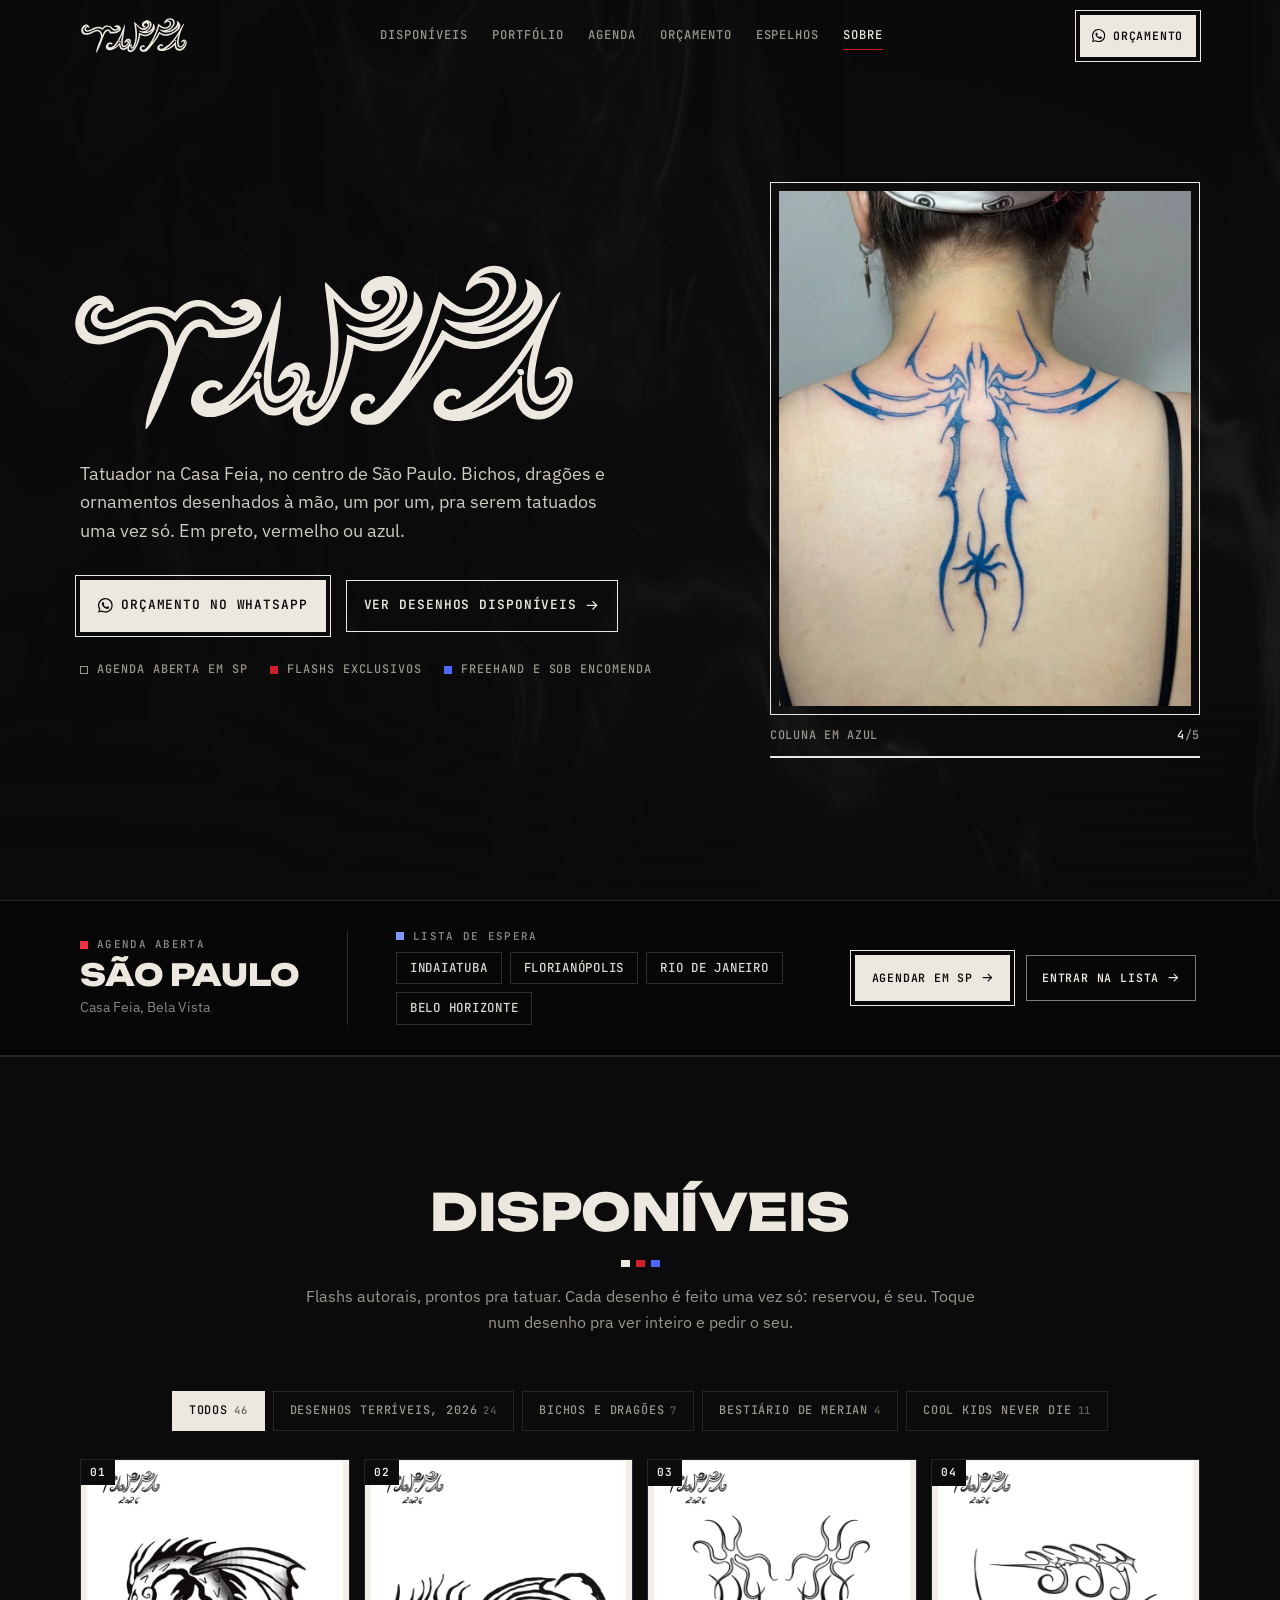
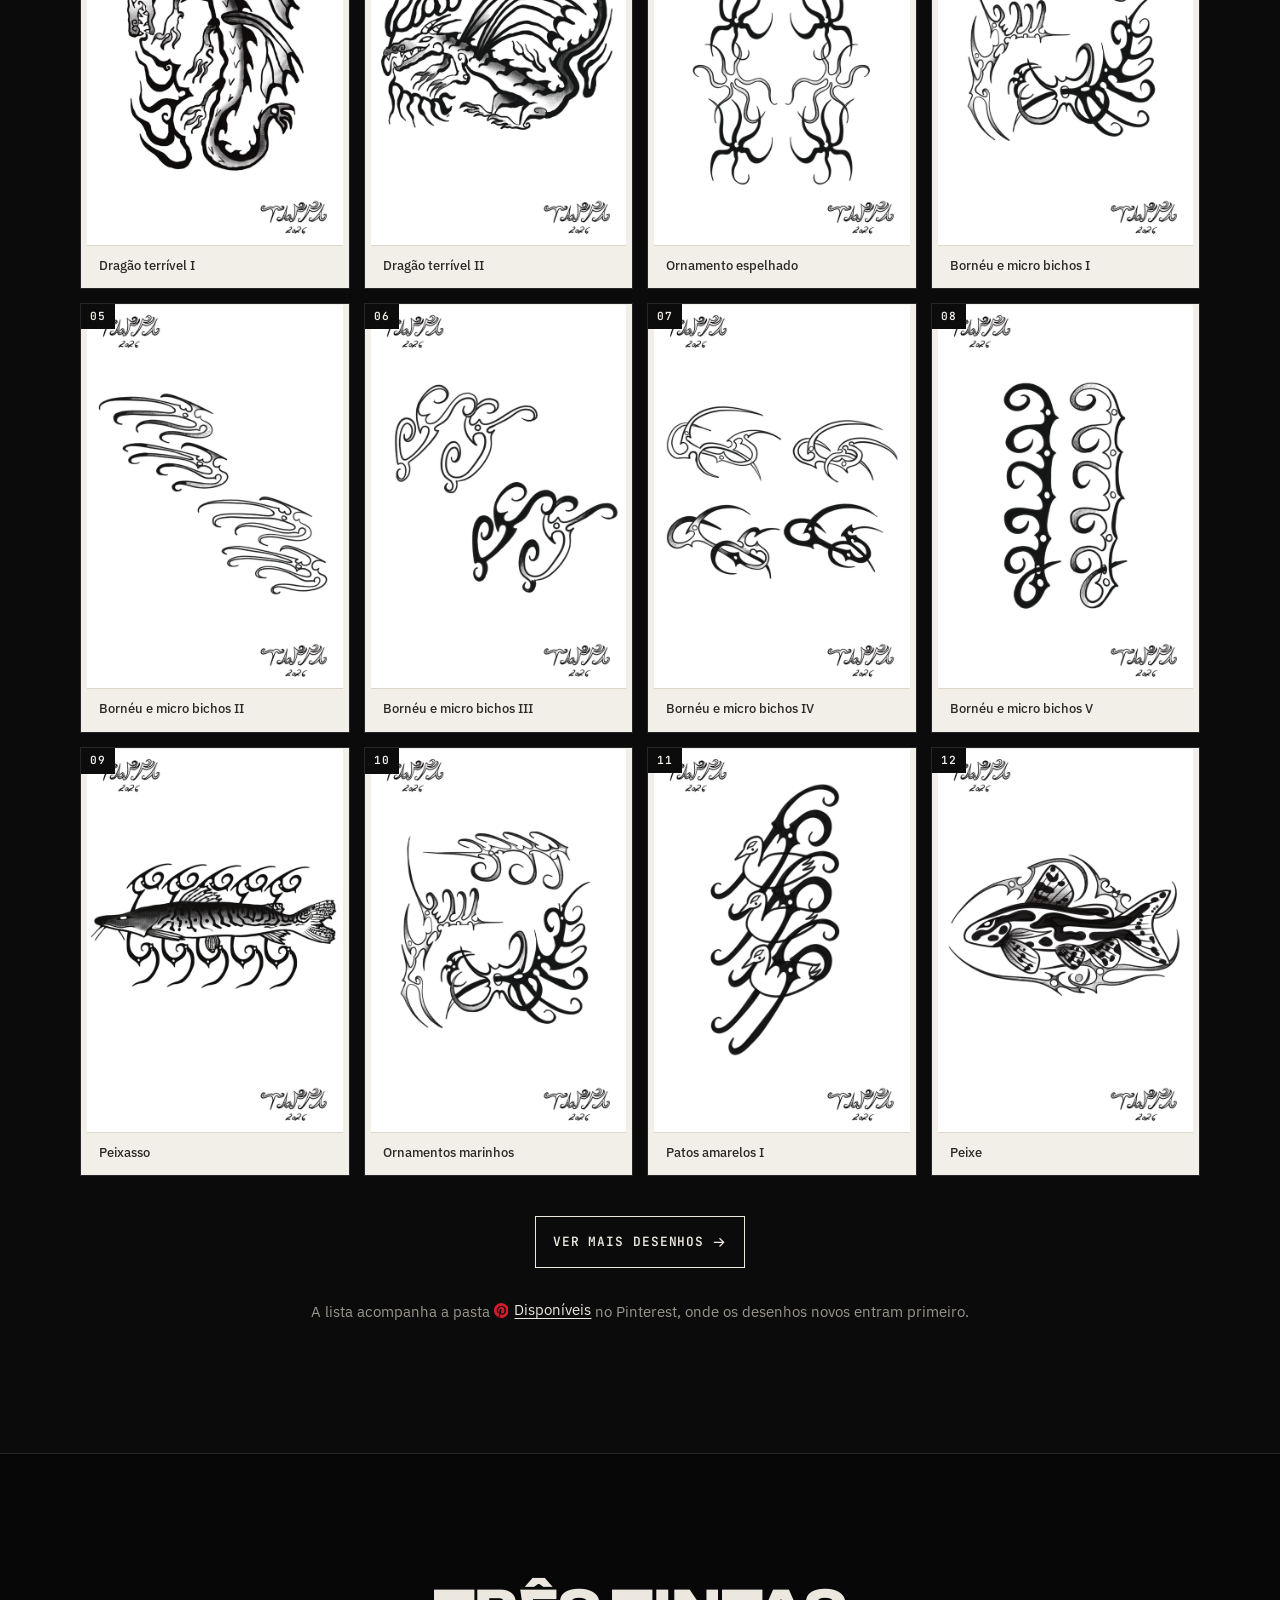
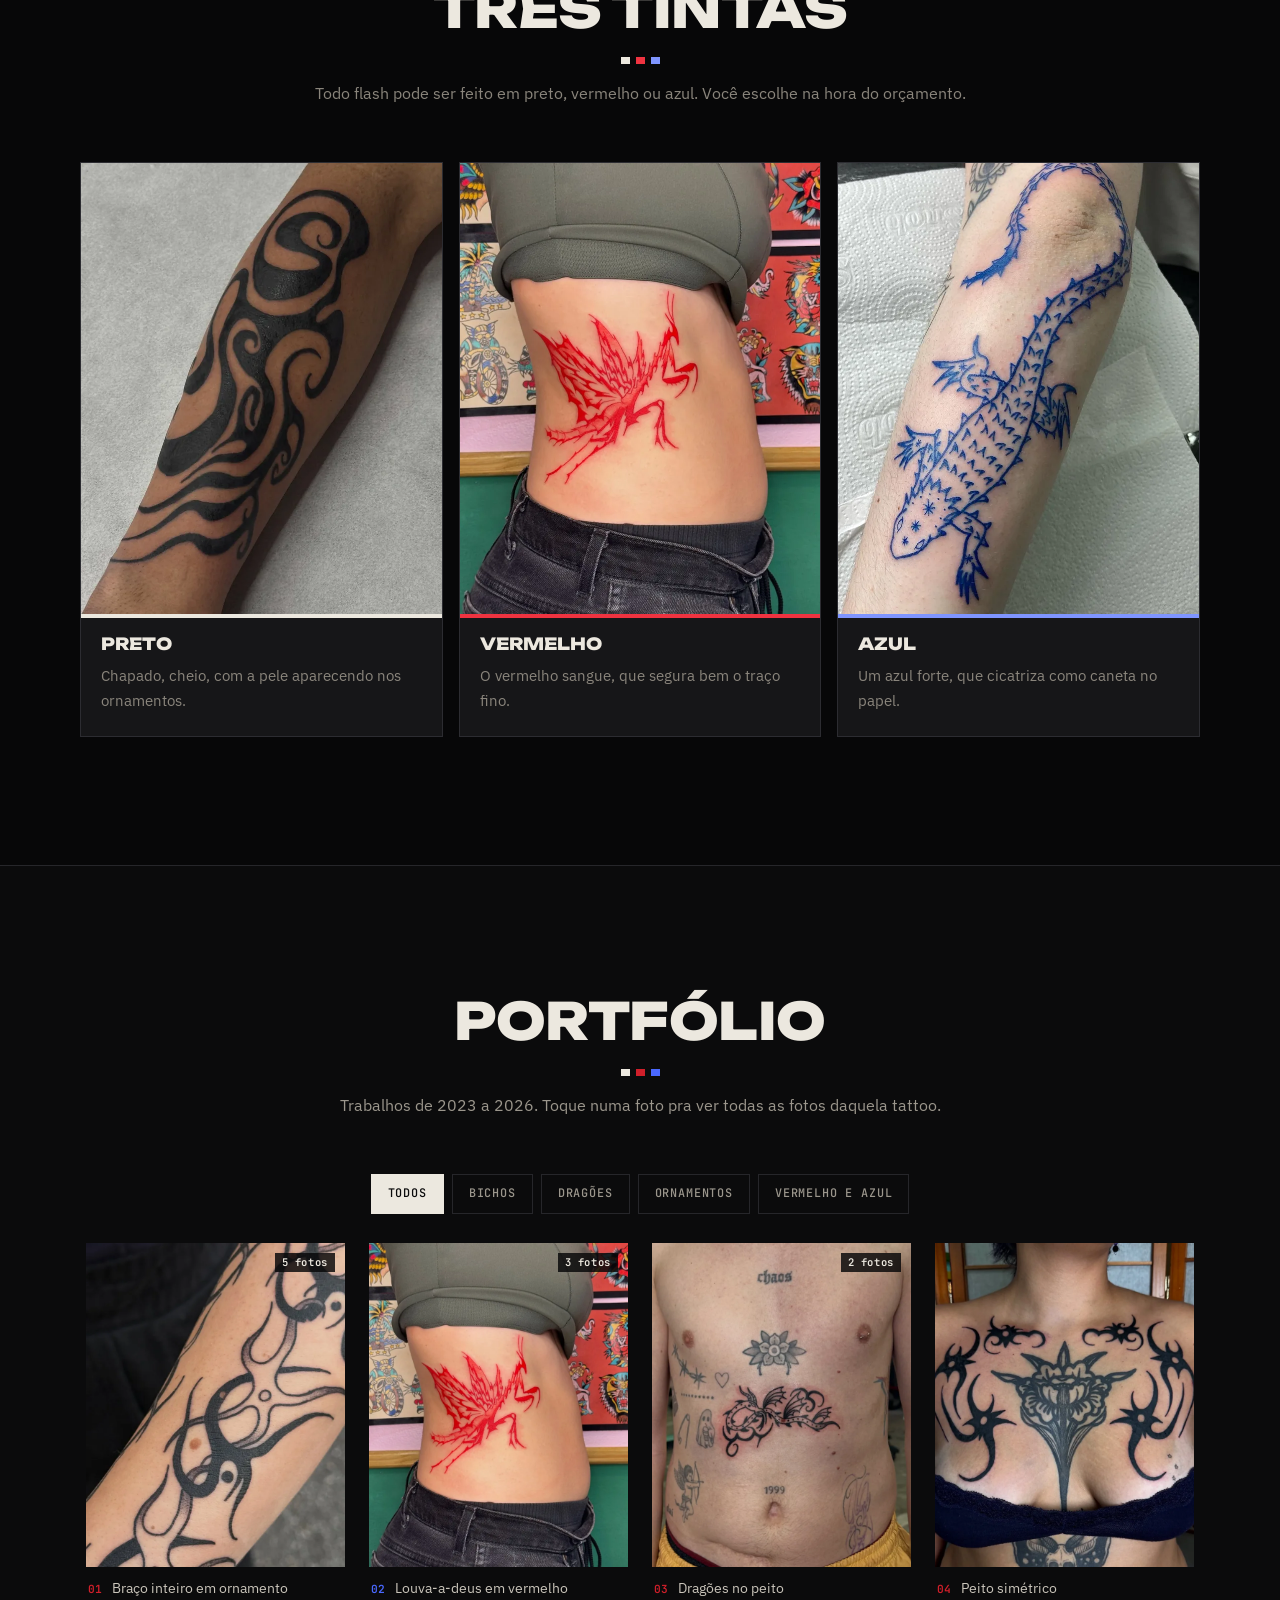
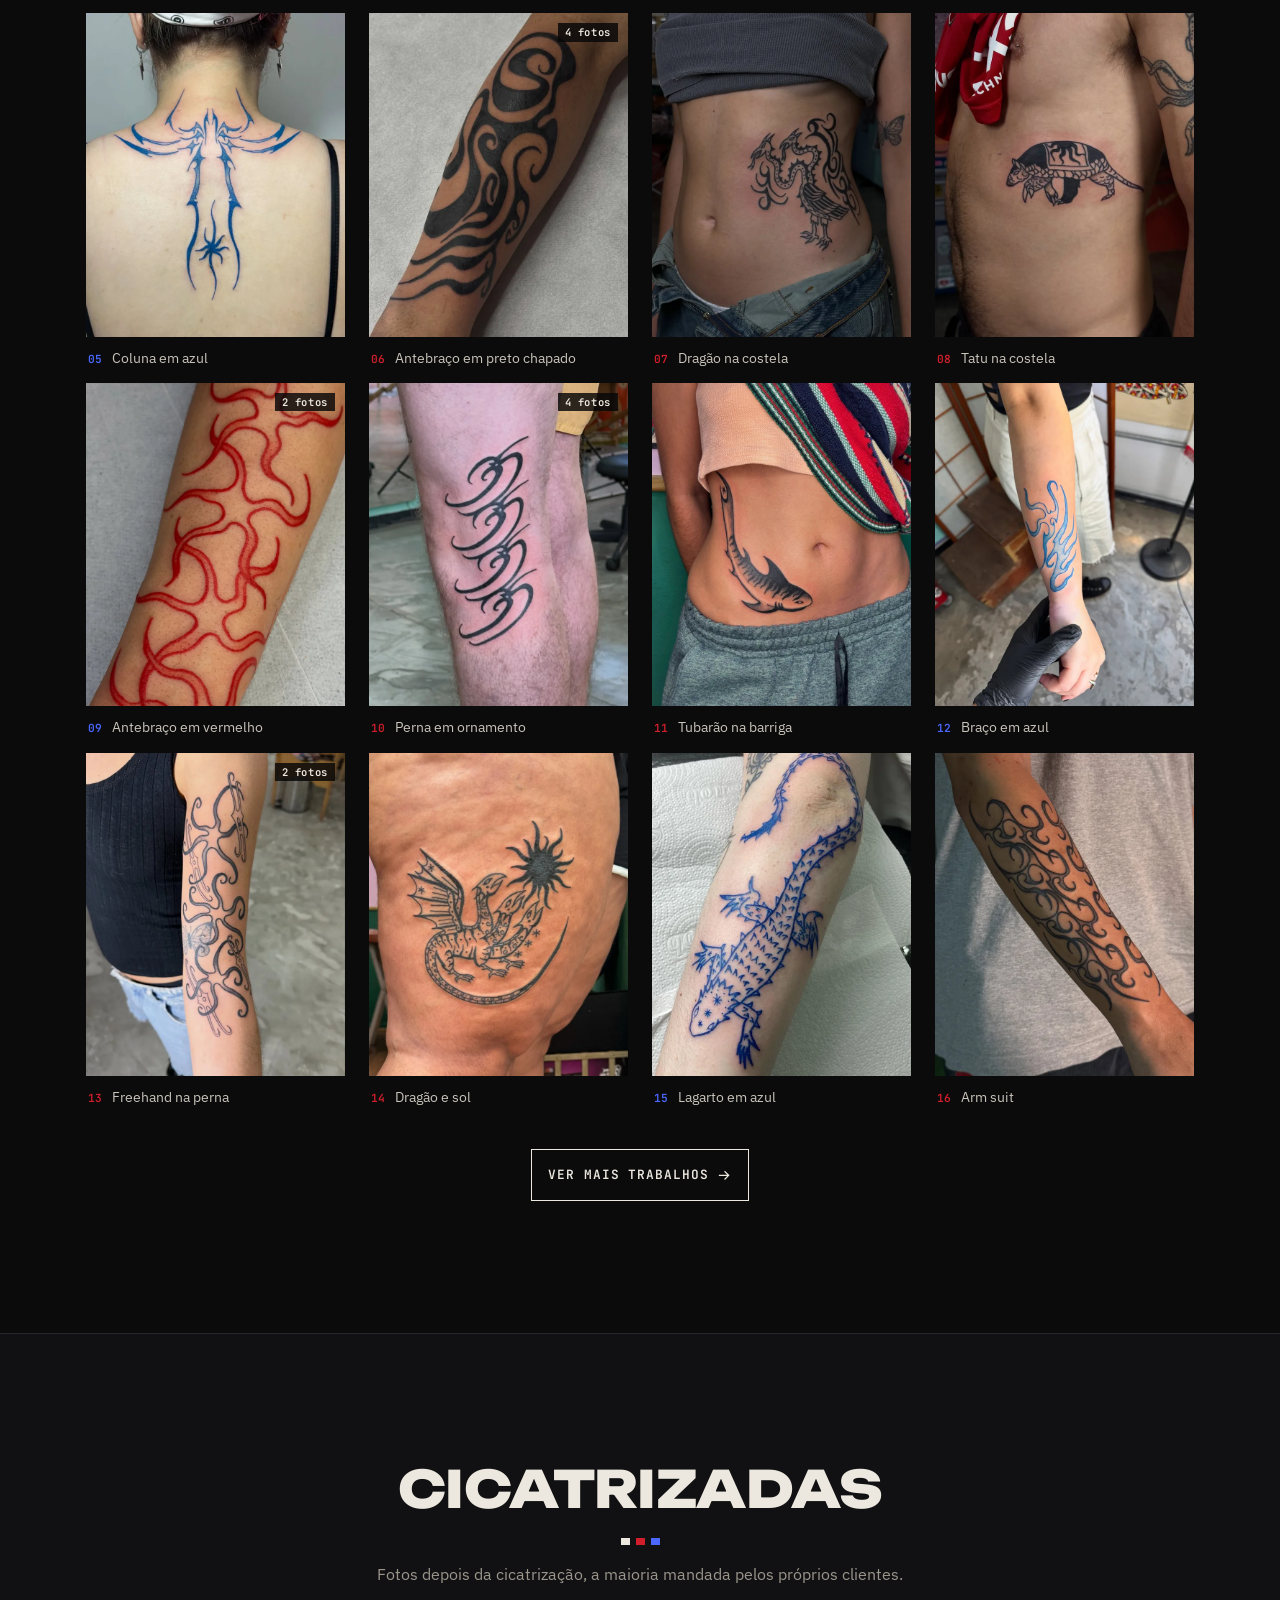
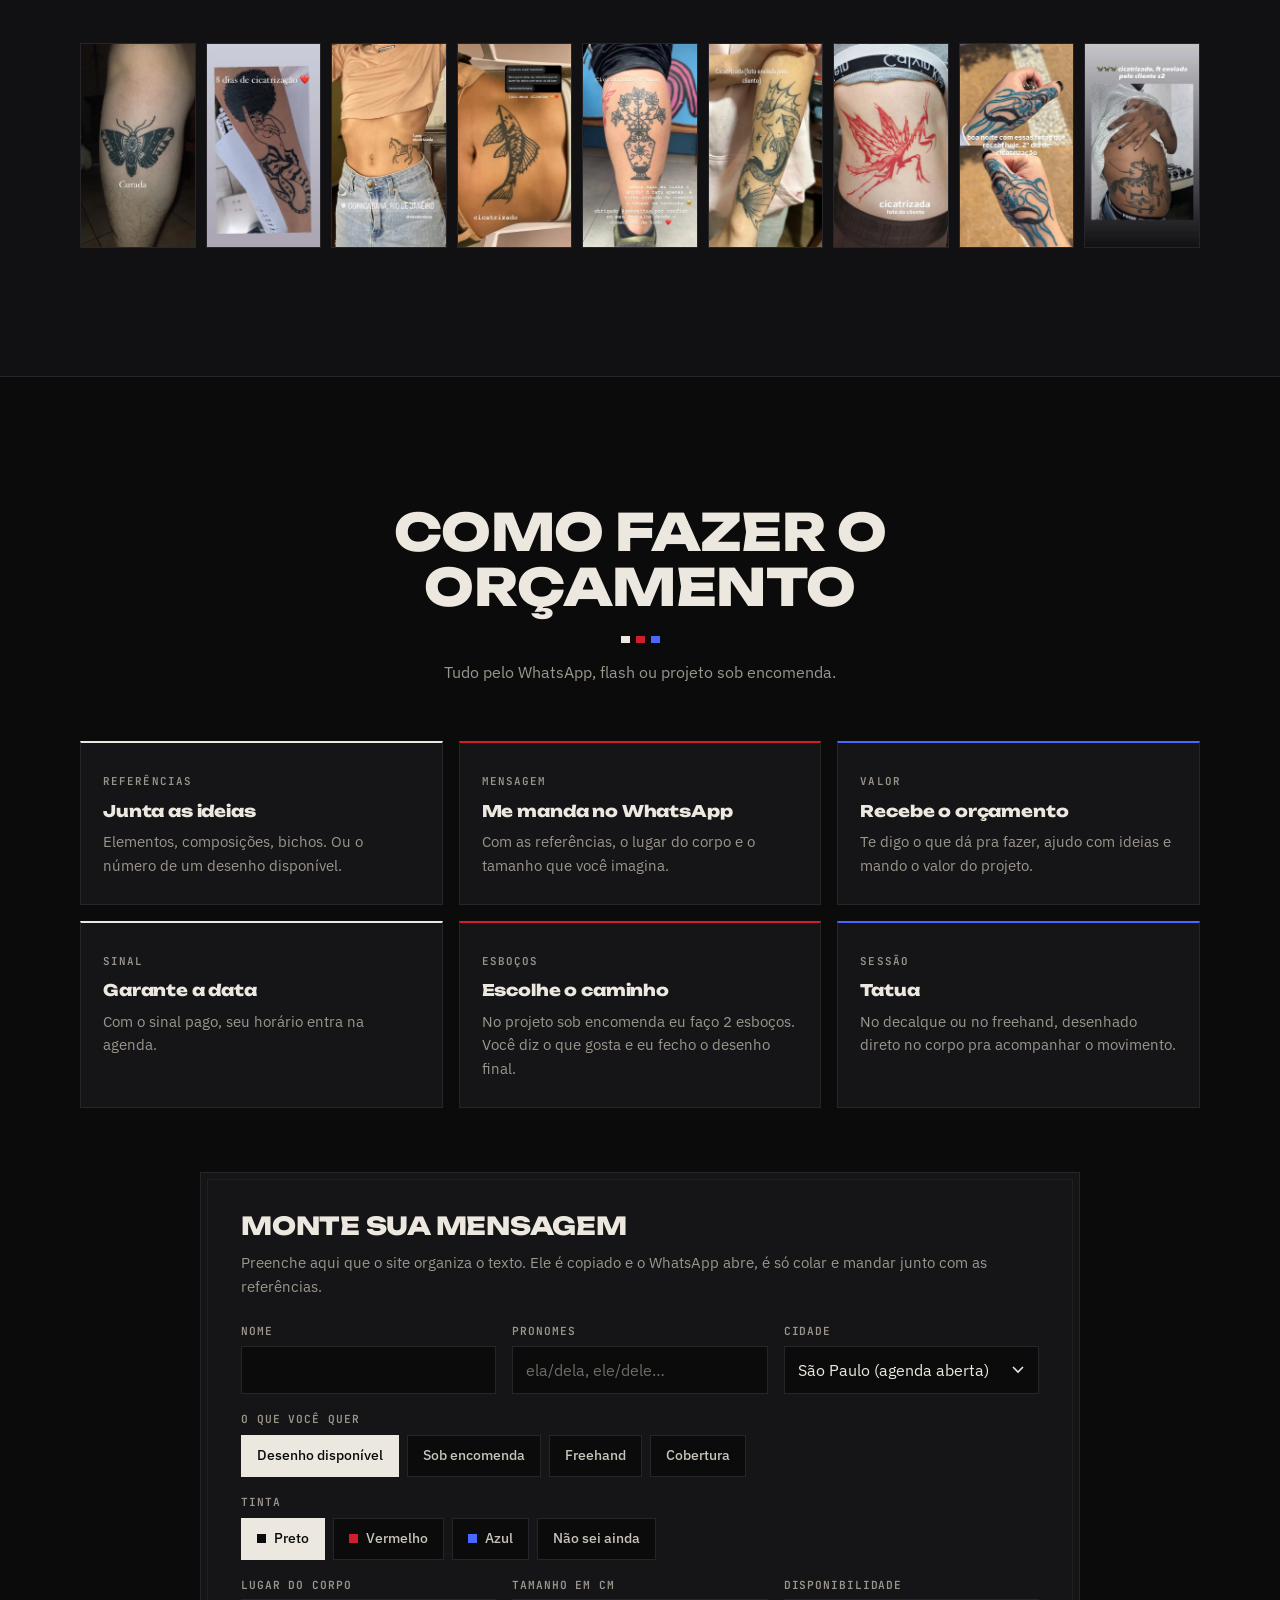
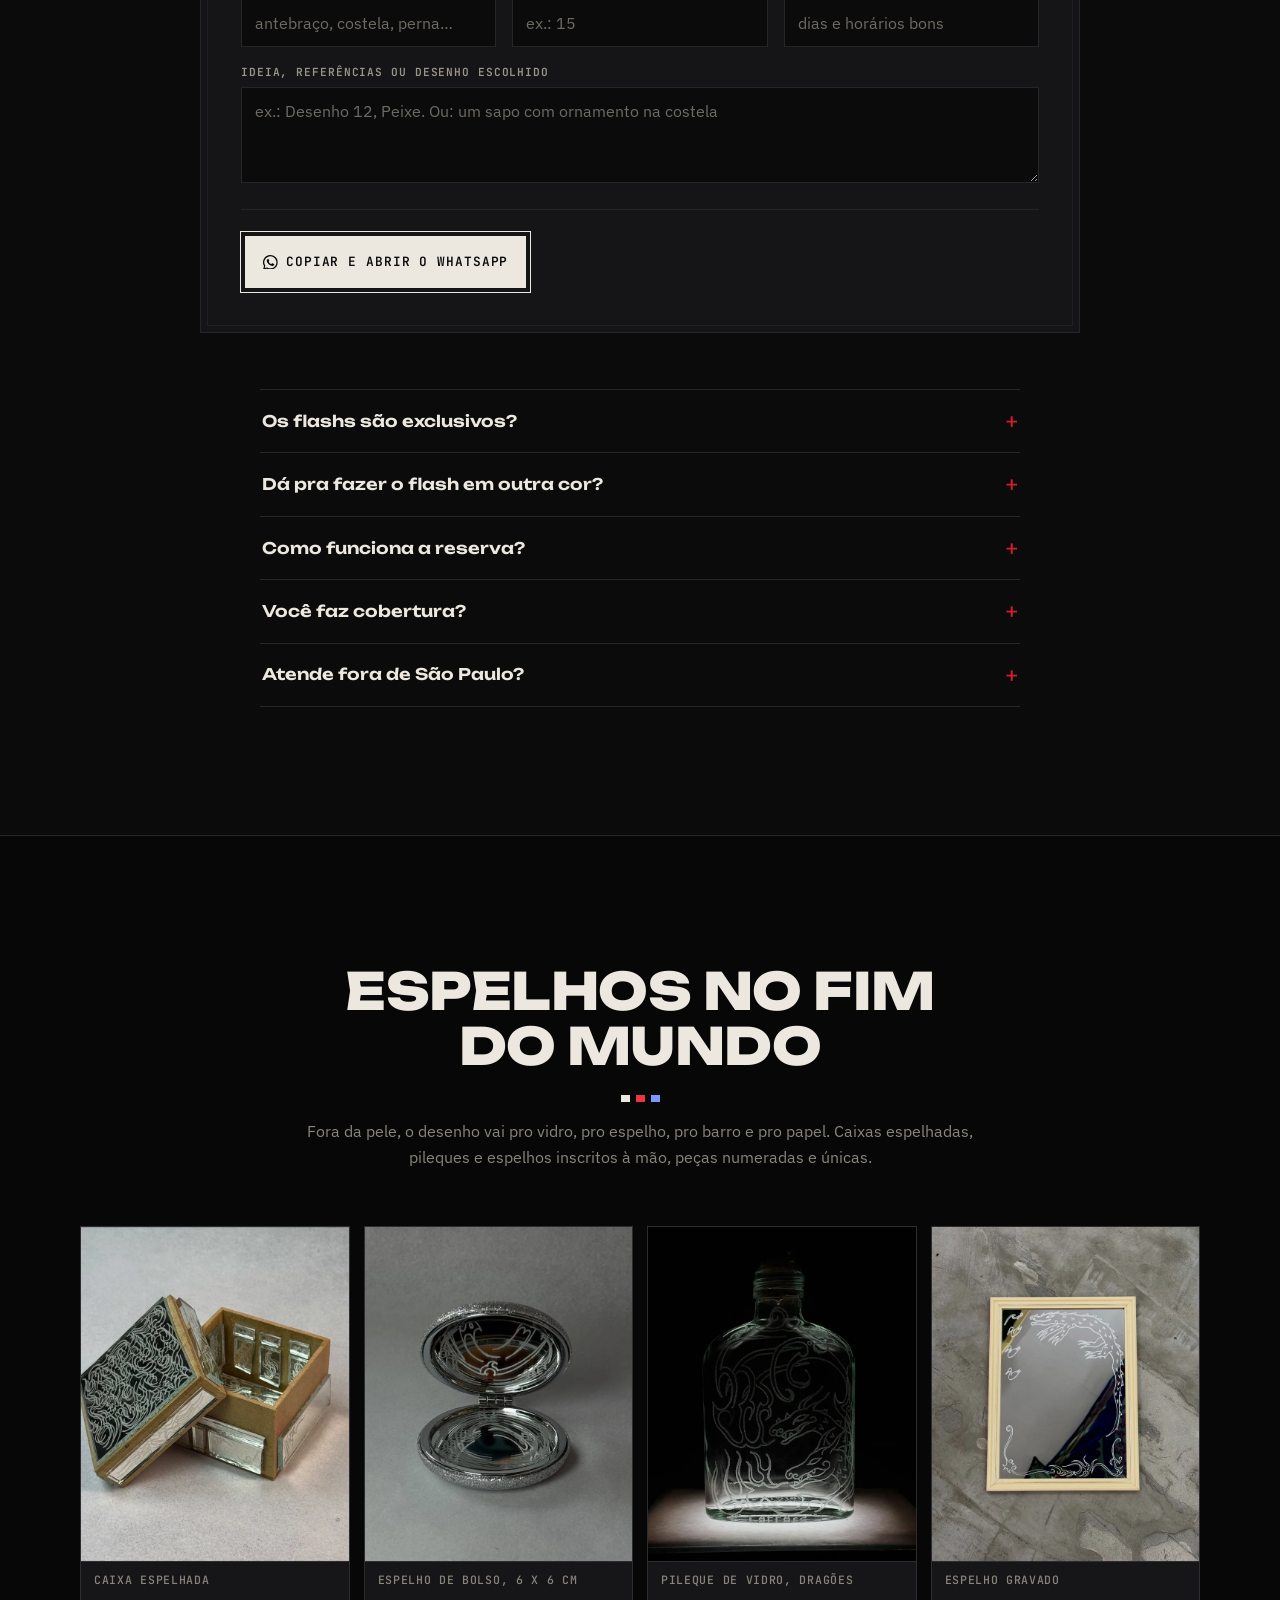
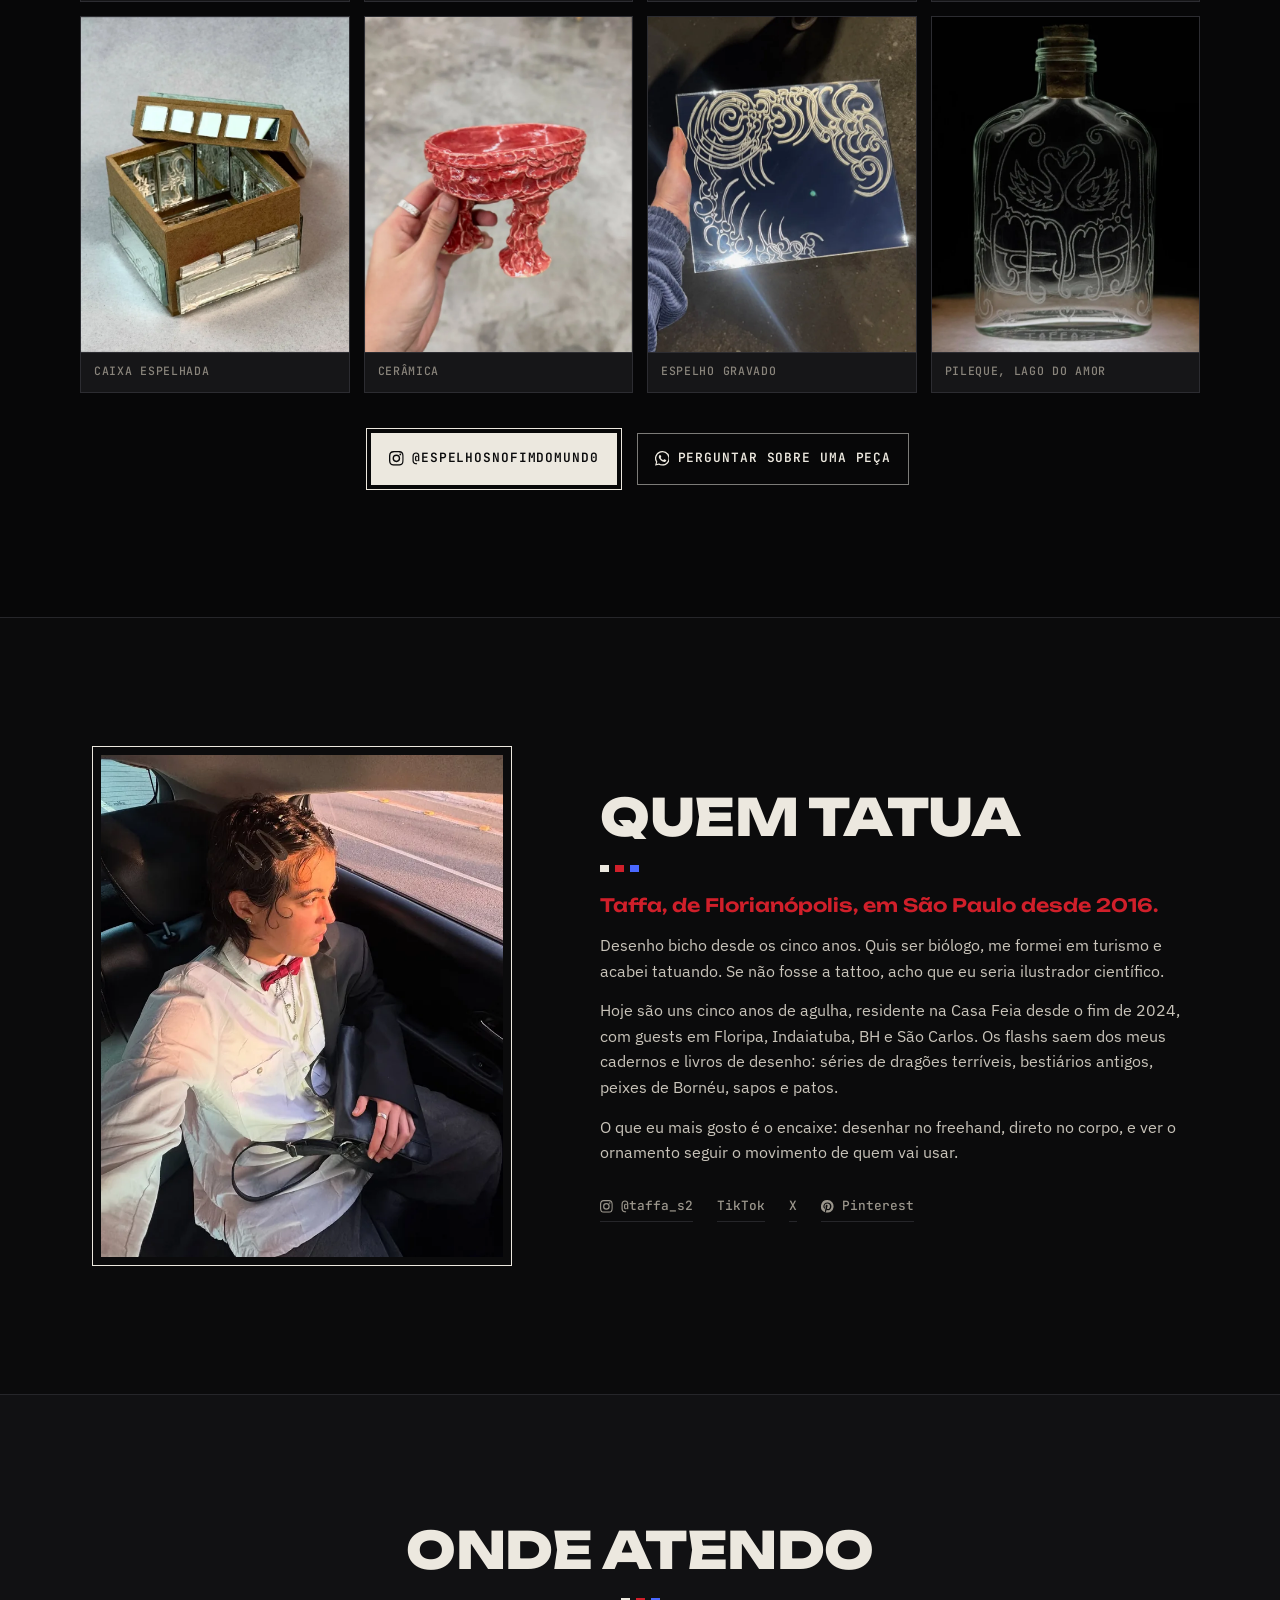
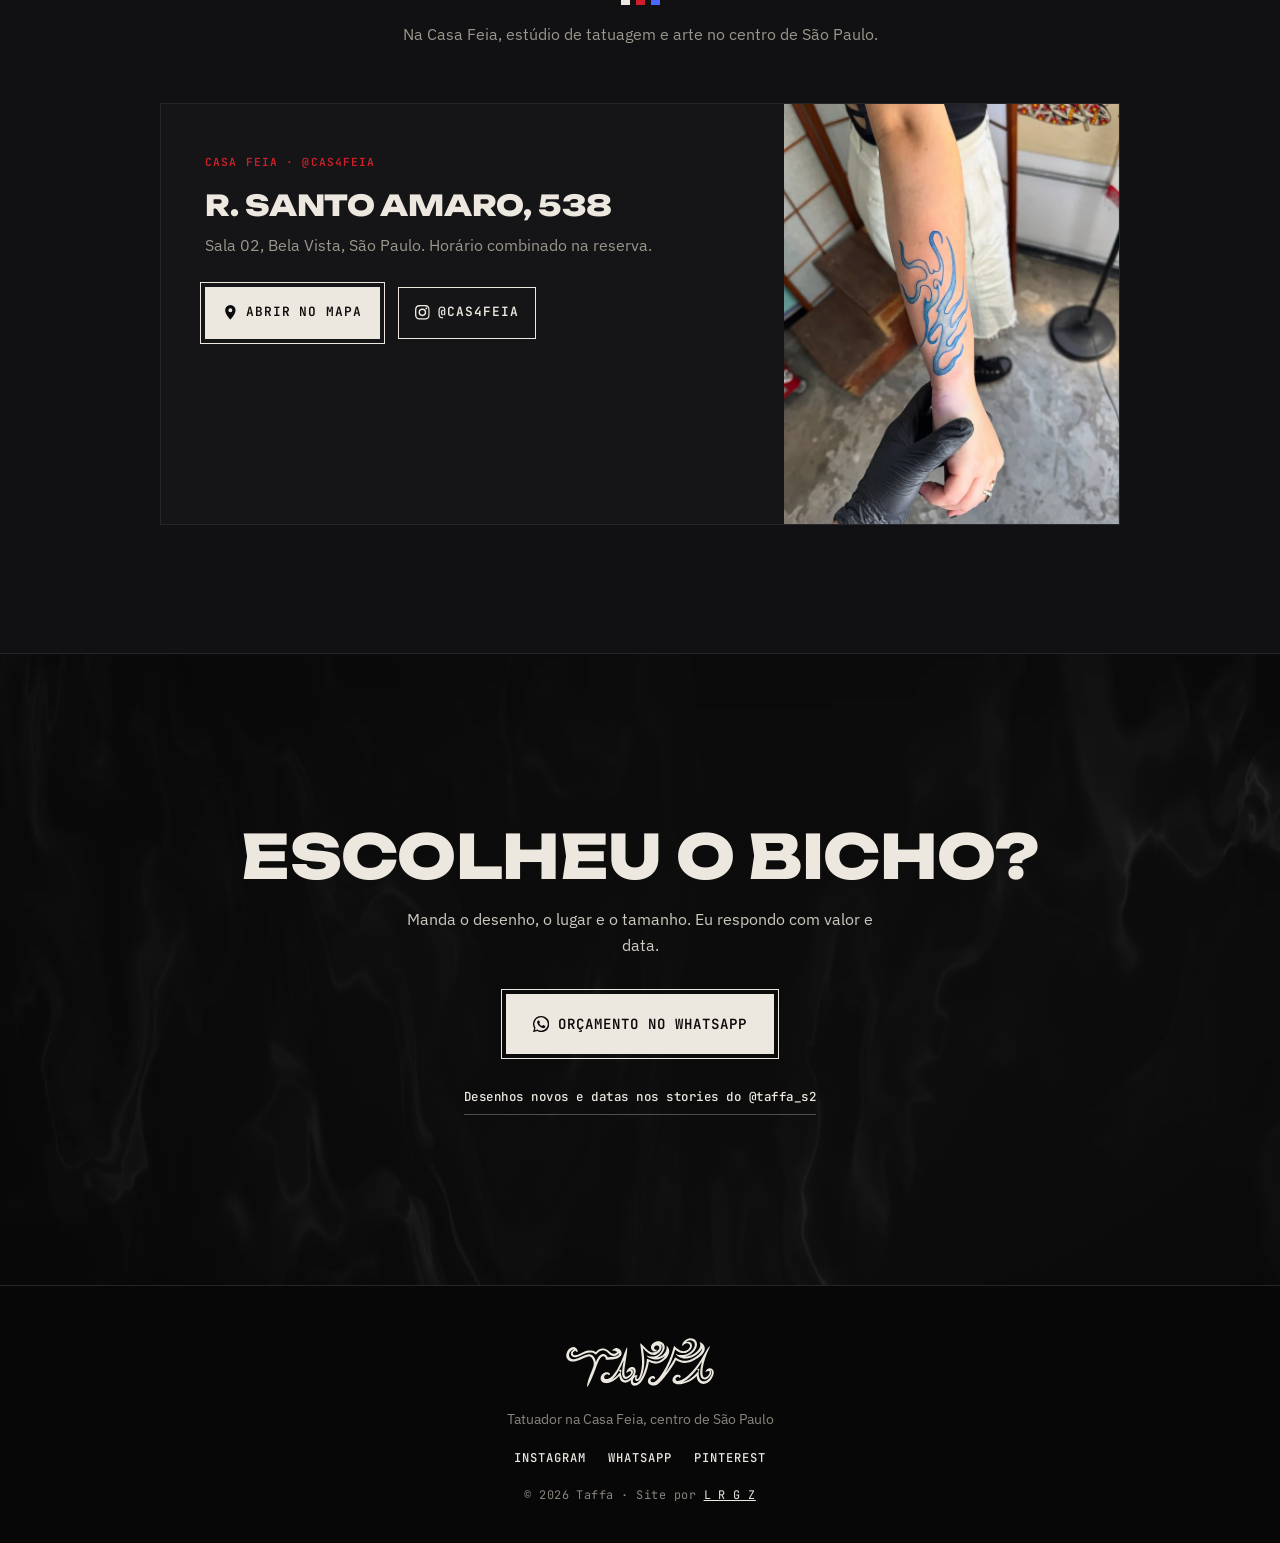
==== commit 39612046: "Tema escuro com fumaça sutil no hero; paleta invertida, favicon e OG escuros Co-Authored-By: Claude " ====
--- a/index.html
+++ b/index.html
@@ -6,10 +6,10 @@
 <title>Taffa · tatuador na Casa Feia, centro de São Paulo</title>
 <meta name="description" content="Taffa (@taffa_s2), tatuador na Casa Feia, centro de São Paulo. Bichos, dragões e ornamentos desenhados à mão, em preto, vermelho ou azul. Flashs exclusivos e projetos sob encomenda.">
 <meta name="robots" content="noindex">
-<meta name="theme-color" content="#f2efe8">
-<link rel="icon" href="favicon-32.png?v=2" sizes="32x32" type="image/png">
-<link rel="icon" href="favicon-64.png?v=2" sizes="64x64" type="image/png">
-<link rel="apple-touch-icon" href="apple-touch-icon.png?v=2">
+<meta name="theme-color" content="#0b0b0c">
+<link rel="icon" href="favicon-32.png?v=3" sizes="32x32" type="image/png">
+<link rel="icon" href="favicon-64.png?v=3" sizes="64x64" type="image/png">
+<link rel="apple-touch-icon" href="apple-touch-icon.png?v=3">
 <meta property="og:type" content="website">
 <meta property="og:locale" content="pt_BR">
 <meta property="og:title" content="Taffa · tatuador em São Paulo">
@@ -24,7 +24,7 @@
 <link rel="preconnect" href="https://fonts.gstatic.com" crossorigin>
 <link href="https://fonts.googleapis.com/css2?family=Unbounded:wght@400;600;800&family=IBM+Plex+Sans:wght@400;500;600&family=JetBrains+Mono:wght@400;600&display=swap" rel="stylesheet">
 <link rel="preload" as="image" href="assets/img/hero/1.webp">
-<link rel="stylesheet" href="assets/css/site.css?v=3">
+<link rel="stylesheet" href="assets/css/site.css?v=4">
 </head>
 <body>
 <svg width="0" height="0" style="position:absolute" aria-hidden="true">
@@ -322,7 +322,7 @@
 </section>
 
 <section class="fim">
-  <div class="fim-fundo" aria-hidden="true"><video class="fundo-vid" muted loop playsinline preload="none" data-src="assets/video/tinta-deitado.mp4"></video></div>
+  <div class="fim-fundo" aria-hidden="true"><video class="fundo-vid" muted loop playsinline preload="none" data-src="assets/video/fumaca-deitado.mp4"></video></div>
   <div class="fim-in">
     <h2>Escolheu o bicho?</h2>
     <p>Manda o desenho, o lugar e o tamanho. Eu respondo com valor e data.</p>
@@ -354,7 +354,7 @@
   <button class="gal-seta gal-prox" aria-label="Próxima"><svg><use href="#seta"/></svg></button>
 </div>
 
-<script src="assets/js/tinta.js?v=2" defer></script>
-<script src="assets/js/site.js?v=2" defer></script>
+<script src="assets/js/fumaca.js?v=1" defer></script>
+<script src="assets/js/site.js?v=3" defer></script>
 </body>
 </html>
--- a/assets/css/site.css
+++ b/assets/css/site.css
@@ -1,17 +1,20 @@
 :root{
-  --papel:#f2efe8;
-  --papel-2:#e8e4da;
-  --branco:#fbfaf6;
-  --fio:#d9d3c6;
-  --tinta:#0c0c0d;
-  --grafite:#18181a;
-  --fio-esc:#2d2d30;
-  --cinza:#67635b;
-  --cinza-cl:#a39e93;
-  --sangue:#c1121c;
-  --sangue-2:#de1f2a;
-  --cobalto:#1d40d2;
-  --cobalto-cl:#5b7cff;
+  /* tema escuro: --papel é o fundo e --tinta é o texto (os nomes ficaram da v1 clara) */
+  --papel:#0b0b0c;
+  --papel-2:#111113;
+  --branco:#151517;
+  --fio:#26262a;
+  --tinta:#ece8df;
+  --noite:#070708;
+  --folha:#f2efe8;
+  --grafite:#161618;
+  --fio-esc:#2c2c31;
+  --cinza:#9b968c;
+  --cinza-cl:#8a857c;
+  --sangue:#d01f2a;
+  --sangue-2:#ef3340;
+  --cobalto:#4a68ff;
+  --cobalto-cl:#7f95ff;
   --ease:cubic-bezier(.16,.84,.32,1);
   --t:.34s;
   --larg:1200px;
@@ -46,27 +49,28 @@
   color:var(--tx);background:var(--c);border:0;outline:1px solid var(--o);outline-offset:4px;
   transition:background var(--t) var(--ease),color var(--t) var(--ease),outline-offset var(--t) var(--ease),outline-color var(--t) var(--ease),transform .2s var(--ease)}
 .btn:hover{background:var(--h);outline-color:var(--h);outline-offset:0}
+.btn:hover:not(.btn-linha):not(.btn-linha-cl){color:#fff}
 .btn:active{transform:translateY(1px) scale(.985)}
 .btn svg{font-size:1.15em;transition:transform var(--t) var(--ease)}
 .btn:hover svg:last-child:not(:first-child){transform:translateX(3px)}
 .btn-linha{--c:transparent;--tx:var(--tinta);--h:var(--tinta);--o:transparent;box-shadow:inset 0 0 0 1px var(--tinta)}
 .btn-linha:hover{--tx:var(--papel);color:var(--papel)}
 .btn-sangue{--c:var(--sangue);--tx:#fff;--h:var(--sangue-2);--o:var(--sangue)}
-.btn-papel{--c:var(--papel);--tx:var(--tinta);--h:var(--sangue);--o:var(--papel)}
+.btn-papel{--c:var(--tinta);--tx:var(--papel);--h:var(--sangue);--o:var(--tinta)}
 .btn-papel:hover{color:#fff}
-.btn-linha-cl{--c:transparent;--tx:var(--papel);--h:var(--papel);--o:transparent;box-shadow:inset 0 0 0 1px rgba(242,239,232,.5)}
-.btn-linha-cl:hover{color:var(--tinta)}
+.btn-linha-cl{--c:transparent;--tx:var(--tinta);--h:var(--tinta);--o:transparent;box-shadow:inset 0 0 0 1px rgba(242,239,232,.5)}
+.btn-linha-cl:hover{color:var(--papel)}
 .btn-g{min-height:60px;padding:0 1.9em;font-size:.88rem}
-.sec-tinta .btn-linha{--tx:var(--papel);--h:var(--papel);box-shadow:inset 0 0 0 1px rgba(242,239,232,.5)}
-.sec-tinta .btn-linha:hover{color:var(--tinta)}
+.sec-tinta .btn-linha{--tx:var(--tinta);--h:var(--tinta);box-shadow:inset 0 0 0 1px rgba(242,239,232,.5)}
+.sec-tinta .btn-linha:hover{color:var(--papel)}
 
 /* as três tintas, em pontos */
 .t-preto,.t-sangue,.t-cobalto{display:inline-block;width:9px;height:9px;flex:none}
-.t-preto{background:var(--tinta)}.t-sangue{background:var(--sangue)}.t-cobalto{background:var(--cobalto)}
+.t-preto{background:#0c0c0d;box-shadow:inset 0 0 0 1px var(--cinza)}.t-sangue{background:var(--sangue)}.t-cobalto{background:var(--cobalto)}
 
 /* nav */
 .nav{position:fixed;inset:0 0 auto;z-index:50;height:var(--nav-h);transition:background var(--t) var(--ease),border-color var(--t) var(--ease);border-bottom:1px solid transparent}
-.nav.solida{background:rgba(242,239,232,.9);backdrop-filter:blur(10px);-webkit-backdrop-filter:blur(10px);border-color:var(--fio)}
+.nav.solida{background:rgba(11,11,12,.84);backdrop-filter:blur(10px);-webkit-backdrop-filter:blur(10px);border-color:var(--fio)}
 .nav-in{max-width:var(--larg);height:100%;margin:0 auto;padding:0 var(--gut);display:flex;align-items:center;gap:28px}
 .nav-logo{width:108px;flex:none;color:var(--tinta)}
 .nav-links{display:flex;gap:24px;margin:0 auto}
@@ -86,13 +90,13 @@
 
 /* hero */
 .hero{position:relative;min-height:100svh;display:flex;align-items:center;padding:calc(var(--nav-h) + 32px) 0 64px;overflow:hidden;isolation:isolate}
-.hero-fundo{position:absolute;inset:0;z-index:-1;background:var(--papel) url(../img/tinta.webp) center/cover no-repeat}
+.hero-fundo{position:absolute;inset:0;z-index:-1;background:var(--papel) url(../img/fumaca.webp) center/cover no-repeat}
 .fundo-gl,.fundo-vid{position:absolute;inset:0;width:100%;height:100%;object-fit:cover;opacity:0;transition:opacity 1.2s var(--ease)}
 .fundo-gl.on,.fundo-vid.on{opacity:1}
-.hero-fundo::after{content:"";position:absolute;inset:0;z-index:1;background:linear-gradient(90deg,rgba(242,239,232,.9) 22%,rgba(242,239,232,.35) 52%,rgba(242,239,232,0) 68%),linear-gradient(0deg,var(--papel),rgba(242,239,232,0) 20%)}
+.hero-fundo::after{content:"";position:absolute;inset:0;z-index:1;background:linear-gradient(90deg,rgba(11,11,12,.72) 18%,rgba(11,11,12,.2) 50%,rgba(11,11,12,0) 66%),linear-gradient(0deg,var(--papel),rgba(11,11,12,0) 22%)}
 .hero-in{width:100%;max-width:var(--larg);margin:0 auto;padding:0 var(--gut);display:grid;grid-template-columns:1.1fr .9fr;gap:clamp(32px,6vw,88px);align-items:center}
 .hero-logo{width:min(500px,100%);margin:0 0 30px -1%;color:var(--tinta)}
-.hero-lead{max-width:30em;font-size:clamp(1.02rem,1.4vw,1.14rem);color:#2a2926}
+.hero-lead{max-width:30em;font-size:clamp(1.02rem,1.4vw,1.14rem);color:#cfcac0}
 .hero-btns{display:flex;flex-wrap:wrap;gap:12px;margin:30px 0 28px -4px}
 .selos{display:flex;flex-wrap:wrap;gap:10px 22px}
 .selos li{display:flex;align-items:center;gap:9px;font:500 .74rem/1 var(--f-mono);letter-spacing:.08em;text-transform:uppercase;color:var(--cinza)}
@@ -111,7 +115,7 @@
 @keyframes sobe{from{opacity:0;transform:translateY(18px)}}
 
 /* faixa da agenda */
-.agenda{background:var(--tinta);color:var(--papel)}
+.agenda{background:var(--noite);color:var(--tinta);border-top:1px solid var(--fio);border-bottom:1px solid var(--fio)}
 .agenda-in{max-width:var(--larg);margin:0 auto;padding:30px var(--gut);display:grid;grid-template-columns:auto 1fr auto;gap:20px 48px;align-items:center}
 .agenda-tag{display:flex;align-items:center;gap:9px;font:600 .68rem/1 var(--f-mono);letter-spacing:.12em;text-transform:uppercase;color:var(--cinza-cl);margin-bottom:10px}
 .agenda-aberta .agenda-tag::before{content:"";width:8px;height:8px;background:var(--sangue-2)}
@@ -133,10 +137,10 @@
 /* as três tintas embaixo de cada título */
 .sec-cab h2::after,.sobre-txt h2::after{content:"";display:block;width:39px;height:7px;margin:20px auto 0;
   background:linear-gradient(90deg,var(--tinta) 0 9px,transparent 9px 15px,var(--sangue) 15px 24px,transparent 24px 30px,var(--cobalto) 30px 39px)}
-.sec-tinta .sec-cab h2::after{background:linear-gradient(90deg,var(--papel) 0 9px,transparent 9px 15px,var(--sangue-2) 15px 24px,transparent 24px 30px,var(--cobalto-cl) 30px 39px)}
+.sec-tinta .sec-cab h2::after{background:linear-gradient(90deg,var(--tinta) 0 9px,transparent 9px 15px,var(--sangue-2) 15px 24px,transparent 24px 30px,var(--cobalto-cl) 30px 39px)}
 .sobre-txt h2::after{margin-left:0}
 .sec-cab p{margin-top:16px;color:var(--cinza);font-size:1.02rem}
-.sec-tinta{background:var(--tinta);color:var(--papel);border-top:0}
+.sec-tinta{background:var(--noite);color:var(--tinta)}
 .sec-tinta .sec-cab p{color:var(--cinza-cl)}
 
 /* filtros (disponíveis e portfólio) */
@@ -149,11 +153,11 @@
 /* disponíveis: as folhas inteiras, no papel branco */
 .flash{display:grid;grid-template-columns:repeat(4,1fr);gap:14px}
 .flash li{animation:aparece .5s var(--ease) both}
-.flash button{position:relative;display:block;width:100%;text-align:left;background:var(--branco);border:1px solid var(--fio);transition:border-color var(--t) var(--ease),transform var(--t) var(--ease)}
+.flash button{position:relative;display:block;width:100%;text-align:left;background:var(--folha);border:1px solid var(--fio);transition:border-color var(--t) var(--ease),transform var(--t) var(--ease)}
 .flash .f-img{aspect-ratio:2/3;overflow:hidden}
 .flash img{width:100%;height:100%;object-fit:contain;transition:transform .7s var(--ease);-webkit-user-drag:none;-webkit-touch-callout:none}
-.flash .f-num{position:absolute;left:0;top:0;padding:7px 9px;background:var(--tinta);color:var(--papel);font:600 .7rem/1 var(--f-mono);letter-spacing:.08em}
-.flash .f-nome{display:block;padding:11px 12px 13px;border-top:1px solid var(--fio);font:500 .84rem/1.3 var(--f-txt);color:#33322e}
+.flash .f-num{position:absolute;left:0;top:0;padding:7px 9px;background:#0c0c0d;color:var(--folha);font:600 .7rem/1 var(--f-mono);letter-spacing:.08em}
+.flash .f-nome{display:block;padding:11px 12px 13px;border-top:1px solid #ddd7ca;font:500 .84rem/1.3 var(--f-txt);color:#2a2926}
 .flash button:hover{border-color:var(--tinta)}
 .flash button:hover img{transform:scale(1.04)}
 .flash-nota{margin-top:26px;text-align:center;color:var(--cinza);font-size:.93rem}
@@ -165,7 +169,7 @@
 .tinta{position:relative;border:1px solid var(--fio-esc);background:var(--grafite)}
 .tinta img{aspect-ratio:4/5;width:100%;object-fit:cover}
 .tinta div{padding:18px 20px 22px;border-top:4px solid}
-.tinta-preto div{border-color:var(--papel)}.tinta-sangue div{border-color:var(--sangue-2)}.tinta-cobalto div{border-color:var(--cobalto-cl)}
+.tinta-preto div{border-color:var(--tinta)}.tinta-sangue div{border-color:var(--sangue-2)}.tinta-cobalto div{border-color:var(--cobalto-cl)}
 .tinta b{display:block;font:800 1.05rem/1 var(--f-tit);text-transform:uppercase;margin-bottom:10px}
 .tinta span{font-size:.93rem;color:var(--cinza-cl)}
 
@@ -176,9 +180,9 @@
 .grade button{display:block;width:100%;text-align:left}
 .obra-img{position:relative;aspect-ratio:4/5;overflow:hidden;background:var(--papel-2)}
 .obra-img img{width:100%;height:100%;object-fit:cover;transition:transform .7s var(--ease);-webkit-user-drag:none;-webkit-touch-callout:none}
-.obra-img .qtd{position:absolute;top:10px;right:10px;padding:4px 7px;background:rgba(12,12,13,.8);color:var(--papel);font:600 .66rem/1 var(--f-mono);letter-spacing:.06em}
+.obra-img .qtd{position:absolute;top:10px;right:10px;padding:4px 7px;background:rgba(7,7,8,.82);color:var(--tinta);font:600 .66rem/1 var(--f-mono);letter-spacing:.06em}
 .grade button:hover .obra-img img{transform:scale(1.05)}
-.obra-leg{display:flex;gap:10px;align-items:baseline;padding:10px 2px 0;font-size:.86rem;color:#33322e}
+.obra-leg{display:flex;gap:10px;align-items:baseline;padding:10px 2px 0;font-size:.86rem;color:#c9c4ba}
 .obra-leg span{font:600 .7rem/1 var(--f-mono);color:var(--sangue)}
 .obra-leg span.c-cor{color:var(--cobalto)}
 .grade-mais{display:flex;justify-content:center;margin-top:36px}
@@ -197,7 +201,7 @@
 .passos p{font-size:.93rem;color:var(--cinza)}
 
 .msg{max-width:880px;margin:clamp(40px,6vw,64px) auto 0;padding:clamp(22px,4vw,40px);background:var(--branco);border:1px solid var(--fio);position:relative}
-.msg::before{content:"";position:absolute;inset:6px;border:1px solid rgba(12,12,13,.07);pointer-events:none}
+.msg::before{content:"";position:absolute;inset:6px;border:1px solid rgba(236,232,223,.05);pointer-events:none}
 .msg-cab h3{font-size:clamp(1.2rem,2.4vw,1.55rem);text-transform:uppercase}
 .msg-cab p{margin-top:10px;color:var(--cinza);font-size:.95rem}
 .msg-campos{display:grid;grid-template-columns:repeat(3,1fr);gap:18px 16px;margin-top:26px}
@@ -207,15 +211,15 @@
 .campo legend{margin-bottom:8px}
 .msg input:not([type=radio]),.msg textarea,.msg select{width:100%;min-height:48px;padding:12px 13px;background:var(--papel);border:1px solid var(--fio);border-radius:0;color:var(--tinta);font:400 1rem/1.4 var(--f-txt);transition:border-color var(--t) var(--ease),box-shadow var(--t) var(--ease)}
 .msg select{appearance:none;-webkit-appearance:none;padding-right:38px;cursor:pointer;
-  background:var(--papel) url("data:image/svg+xml,%3Csvg xmlns='http://www.w3.org/2000/svg' viewBox='0 0 12 8'%3E%3Cpath d='M1 1l5 5 5-5' fill='none' stroke='%230c0c0d' stroke-width='1.6'/%3E%3C/svg%3E") right 14px center/12px no-repeat}
+  background:var(--papel) url("data:image/svg+xml,%3Csvg xmlns='http://www.w3.org/2000/svg' viewBox='0 0 12 8'%3E%3Cpath d='M1 1l5 5 5-5' fill='none' stroke='%23ece8df' stroke-width='1.6'/%3E%3C/svg%3E") right 14px center/12px no-repeat}
 .msg textarea{resize:vertical;min-height:96px}
-.msg input::placeholder,.msg textarea::placeholder{color:#a19c91}
-.msg input:focus,.msg textarea:focus,.msg select:focus{outline:none;border-color:var(--tinta);box-shadow:0 0 0 3px rgba(12,12,13,.08)}
+.msg input::placeholder,.msg textarea::placeholder{color:#6f6b64}
+.msg input:focus,.msg textarea:focus,.msg select:focus{outline:none;border-color:var(--tinta);box-shadow:0 0 0 3px rgba(236,232,223,.08)}
 .msg .erro input{border-color:var(--sangue)}
 .chips{display:flex;flex-wrap:wrap;gap:8px}
 .chip{position:relative;display:inline-flex;cursor:pointer}
 .chip input{position:absolute;opacity:0;pointer-events:none}
-.chip span{display:inline-flex;align-items:center;gap:8px;min-height:42px;padding:0 15px;border:1px solid var(--fio);background:var(--papel);font:500 .86rem/1 var(--f-txt);color:#33322e;transition:all var(--t) var(--ease)}
+.chip span{display:inline-flex;align-items:center;gap:8px;min-height:42px;padding:0 15px;border:1px solid var(--fio);background:var(--papel);font:500 .86rem/1 var(--f-txt);color:#c9c4ba;transition:all var(--t) var(--ease)}
 .chip span i{width:9px;height:9px;background:var(--tinta)}
 .chip-sangue span i{background:var(--sangue)}.chip-cobalto span i{background:var(--cobalto)}
 .chip:hover span{border-color:var(--cinza)}
@@ -224,9 +228,9 @@
 .chip input:focus-visible+span{outline:2px solid var(--cobalto);outline-offset:2px}
 .msg-fim{display:flex;flex-wrap:wrap;align-items:center;gap:14px 20px;margin-top:26px;padding-top:22px;border-top:1px solid var(--fio)}
 .msg-aviso{font:500 .8rem/1.4 var(--f-mono);color:var(--cinza)}
-.msg-aviso.ok{color:#1d6b3a}
+.msg-aviso.ok{color:#5cc98a}
 .msg-aviso.erro{color:var(--sangue)}
-.msg-texto{margin:18px 0 0;padding:16px;background:var(--papel);border:1px solid var(--fio);font:400 .84rem/1.6 var(--f-mono);white-space:pre-wrap;overflow-wrap:anywhere;color:#33322e}
+.msg-texto{margin:18px 0 0;padding:16px;background:var(--papel);border:1px solid var(--fio);font:400 .84rem/1.6 var(--f-mono);white-space:pre-wrap;overflow-wrap:anywhere;color:#c9c4ba}
 .msg.marcado{animation:marca 1.4s var(--ease)}
 @keyframes marca{0%{box-shadow:0 0 0 0 rgba(193,18,28,.5)}100%{box-shadow:0 0 0 14px rgba(193,18,28,0)}}
 
@@ -252,7 +256,7 @@
 .sobre-foto img{aspect-ratio:4/5;width:100%;object-fit:cover;outline:1px solid var(--tinta);outline-offset:8px;margin:9px;width:calc(100% - 18px)}
 .sobre-nome{margin:22px 0 14px;font:600 1.15rem/1.35 var(--f-tit);color:var(--sangue)}
 .sobre-txt p+p{margin-top:14px}
-.sobre-txt>p:not(.sobre-nome){color:#33322e}
+.sobre-txt>p:not(.sobre-nome){color:#c9c4ba}
 .sobre-links{display:flex;flex-wrap:wrap;gap:10px 24px;margin-top:26px}
 .sobre-links a{display:inline-flex;align-items:center;gap:8px;font:500 .8rem/1 var(--f-mono);text-decoration:none;color:var(--cinza);padding:8px 0;border-bottom:1px solid var(--fio);transition:color var(--t) var(--ease),border-color var(--t) var(--ease)}
 .sobre-links a:hover{color:var(--tinta);border-color:var(--sangue)}
@@ -268,38 +272,38 @@
 
 /* chamada final */
 .fim{position:relative;padding:clamp(96px,14vw,170px) 0;text-align:center;overflow:hidden;isolation:isolate;border-top:1px solid var(--fio)}
-.fim-fundo{position:absolute;inset:0;z-index:-1;background:var(--papel) url(../img/tinta.webp) center/cover no-repeat}
-.fim-fundo::after{content:"";position:absolute;inset:0;z-index:1;background:radial-gradient(ellipse 60% 70% at 50% 50%,rgba(242,239,232,.94) 32%,rgba(242,239,232,.4) 82%)}
+.fim-fundo{position:absolute;inset:0;z-index:-1;background:var(--papel) url(../img/fumaca.webp) center/cover no-repeat}
+.fim-fundo::after{content:"";position:absolute;inset:0;z-index:1;background:radial-gradient(ellipse 60% 70% at 50% 50%,rgba(11,11,12,.7) 30%,rgba(11,11,12,.15) 82%)}
 .fim-in{padding:0 var(--gut)}
 .fim h2{font-size:clamp(2rem,5.4vw,3.8rem);text-transform:uppercase;max-width:15ch;margin:0 auto}
-.fim p{margin:18px auto 32px;color:#2a2926;max-width:30em}
-.fim-ig{display:block;width:max-content;max-width:100%;margin:22px auto 0;font:500 .78rem/1.4 var(--f-mono);letter-spacing:.04em;color:var(--tinta);padding:8px 0;border-bottom:1px solid rgba(12,12,13,.3);text-decoration:none;transition:border-color var(--t) var(--ease)}
+.fim p{margin:18px auto 32px;color:#cfcac0;max-width:30em}
+.fim-ig{display:block;width:max-content;max-width:100%;margin:22px auto 0;font:500 .78rem/1.4 var(--f-mono);letter-spacing:.04em;color:var(--tinta);padding:8px 0;border-bottom:1px solid rgba(236,232,223,.3);text-decoration:none;transition:border-color var(--t) var(--ease)}
 .fim-ig:hover{border-color:var(--sangue)}
 
 /* rodapé */
-.rodape{background:var(--tinta);color:var(--papel);padding:52px 0 calc(40px + env(safe-area-inset-bottom))}
+.rodape{background:var(--noite);color:var(--tinta);border-top:1px solid var(--fio);padding:52px 0 calc(40px + env(safe-area-inset-bottom))}
 .rodape-in{max-width:var(--larg);margin:0 auto;padding:0 var(--gut);display:flex;flex-direction:column;align-items:center;gap:14px;text-align:center}
-.rodape-logo{width:150px;margin-bottom:6px;color:var(--papel)}
+.rodape-logo{width:150px;margin-bottom:6px;color:var(--tinta)}
 .rodape p{color:var(--cinza-cl);font-size:.9rem}
 .rodape-links{display:flex;gap:22px;flex-wrap:wrap;justify-content:center}
 .rodape-links a{font:500 .76rem/1 var(--f-mono);letter-spacing:.08em;text-transform:uppercase;text-decoration:none;padding:8px 0;transition:color var(--t) var(--ease)}
 .rodape-links a:hover{color:var(--sangue-2)}
 .assina{font:400 .74rem/1.4 var(--f-mono)!important;letter-spacing:.04em}
-.assina a{color:var(--papel)}
+.assina a{color:var(--tinta)}
 
 .barra-zap{display:none}
 
 /* galeria */
-.galeria{position:fixed;inset:0;z-index:80;background:rgba(12,12,13,.97);color:var(--papel);display:flex;align-items:center;justify-content:center;padding:56px 72px}
+.galeria{position:fixed;inset:0;z-index:80;background:rgba(7,7,8,.97);color:var(--tinta);display:flex;align-items:center;justify-content:center;padding:56px 72px}
 .gal-fig{margin:0;max-width:100%;max-height:100%;display:flex;flex-direction:column;align-items:center}
 .gal-fig img{max-width:min(92vw,900px);max-height:calc(100svh - 170px);width:auto;height:auto;object-fit:contain}
 .galeria.flash-on .gal-fig img{background:#fff}
 .gal-fig figcaption{display:flex;flex-wrap:wrap;justify-content:center;align-items:center;gap:10px 18px;margin-top:16px;font:500 .76rem/1.3 var(--f-mono);letter-spacing:.06em;text-transform:uppercase;color:var(--cinza-cl)}
-.gal-tit{color:var(--papel)}
-.gal-ig{color:var(--papel);text-underline-offset:3px}
+.gal-tit{color:var(--tinta)}
+.gal-ig{color:var(--tinta);text-underline-offset:3px}
 .gal-quero{min-height:44px;font-size:.72rem}
-.gal-fechar{position:absolute;top:10px;right:14px;width:48px;height:48px;font-size:2rem;line-height:1;color:var(--papel)}
-.gal-seta{position:absolute;top:50%;width:52px;height:52px;margin-top:-26px;display:grid;place-items:center;border:1px solid var(--fio-esc);background:rgba(12,12,13,.6);color:var(--papel);font-size:1.3rem;transition:border-color var(--t) var(--ease)}
+.gal-fechar{position:absolute;top:10px;right:14px;width:48px;height:48px;font-size:2rem;line-height:1;color:var(--tinta)}
+.gal-seta{position:absolute;top:50%;width:52px;height:52px;margin-top:-26px;display:grid;place-items:center;border:1px solid var(--fio-esc);background:rgba(7,7,8,.6);color:var(--tinta);font-size:1.3rem;transition:border-color var(--t) var(--ease)}
 .gal-seta:hover{border-color:var(--sangue-2)}
 .gal-ant{left:14px}.gal-ant svg{transform:rotate(180deg)}
 .gal-prox{right:14px}
@@ -326,8 +330,8 @@
   .btn-nav span{display:none}
   .btn-nav{width:46px;padding:0}
   .hero{min-height:auto;padding:calc(var(--nav-h) + 24px) 0 48px}
-  .hero-fundo{background-image:url(../img/tinta-m.webp);background-position:center top}
-  .hero-fundo::after{background:linear-gradient(180deg,rgba(242,239,232,.55),rgba(242,239,232,.25) 45%,rgba(242,239,232,0) 70%),linear-gradient(0deg,var(--papel),rgba(242,239,232,0) 20%)}
+  .hero-fundo{background-image:url(../img/fumaca-m.webp);background-position:center top}
+  .hero-fundo::after{background:linear-gradient(180deg,rgba(11,11,12,.45),rgba(11,11,12,.15) 45%,rgba(11,11,12,0) 70%),linear-gradient(0deg,var(--papel),rgba(11,11,12,0) 20%)}
   .hero-in{grid-template-columns:1fr;gap:34px}
   .hero-txt{text-align:center}
   .hero-logo{width:min(300px,78vw);margin:6px auto 22px}
@@ -364,7 +368,7 @@
   .gal-seta{top:auto;bottom:16px;margin:0}
   .gal-ant{left:calc(50% - 62px)}.gal-prox{right:calc(50% - 62px)}
   .barra-zap{position:fixed;left:0;right:0;bottom:0;z-index:40;display:flex;align-items:center;justify-content:center;gap:10px;
-    min-height:56px;padding-bottom:env(safe-area-inset-bottom);background:var(--tinta);color:var(--papel);text-decoration:none;
+    min-height:56px;padding-bottom:env(safe-area-inset-bottom);background:var(--noite);color:var(--tinta);border-top:1px solid var(--fio);text-decoration:none;
     font:600 .8rem/1 var(--f-mono);letter-spacing:.07em;text-transform:uppercase;transform:translateY(110%);transition:transform var(--t) var(--ease)}
   .barra-zap svg{color:var(--sangue-2)}
   .barra-zap.on{transform:none}
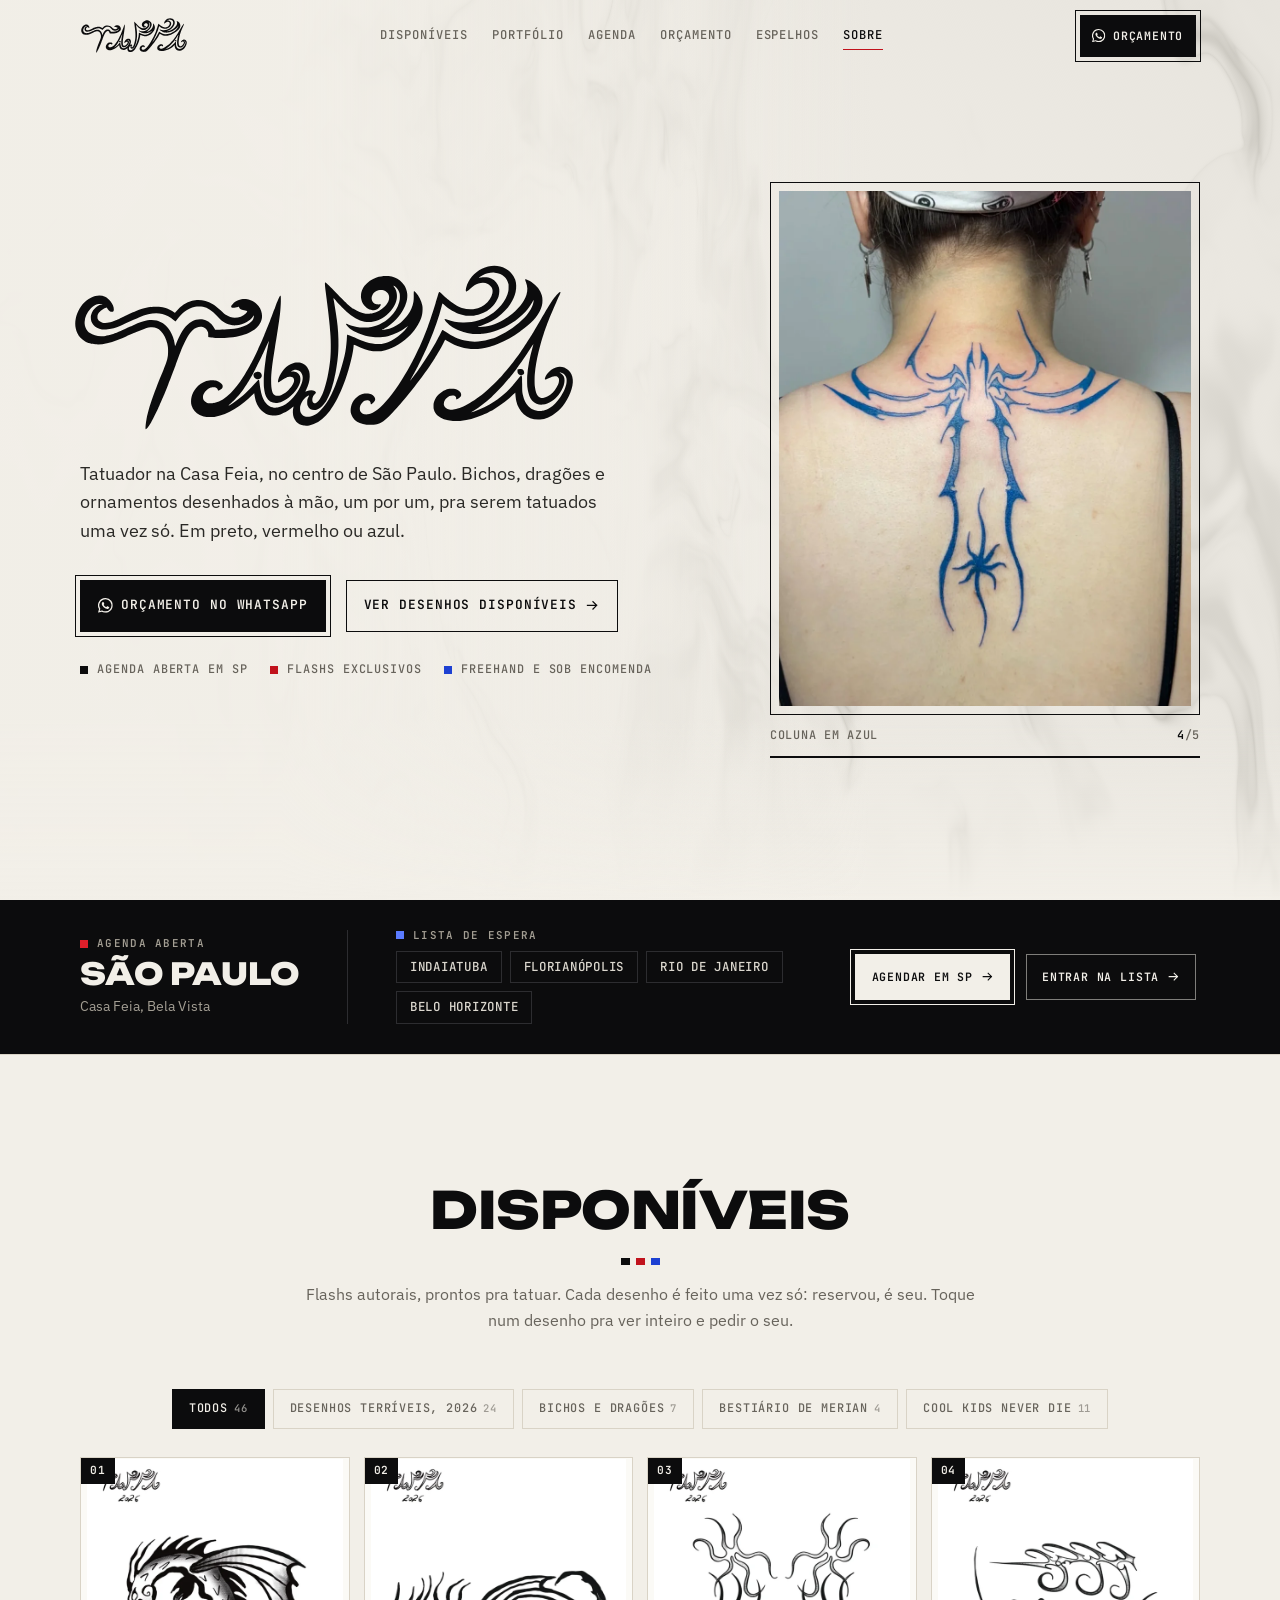
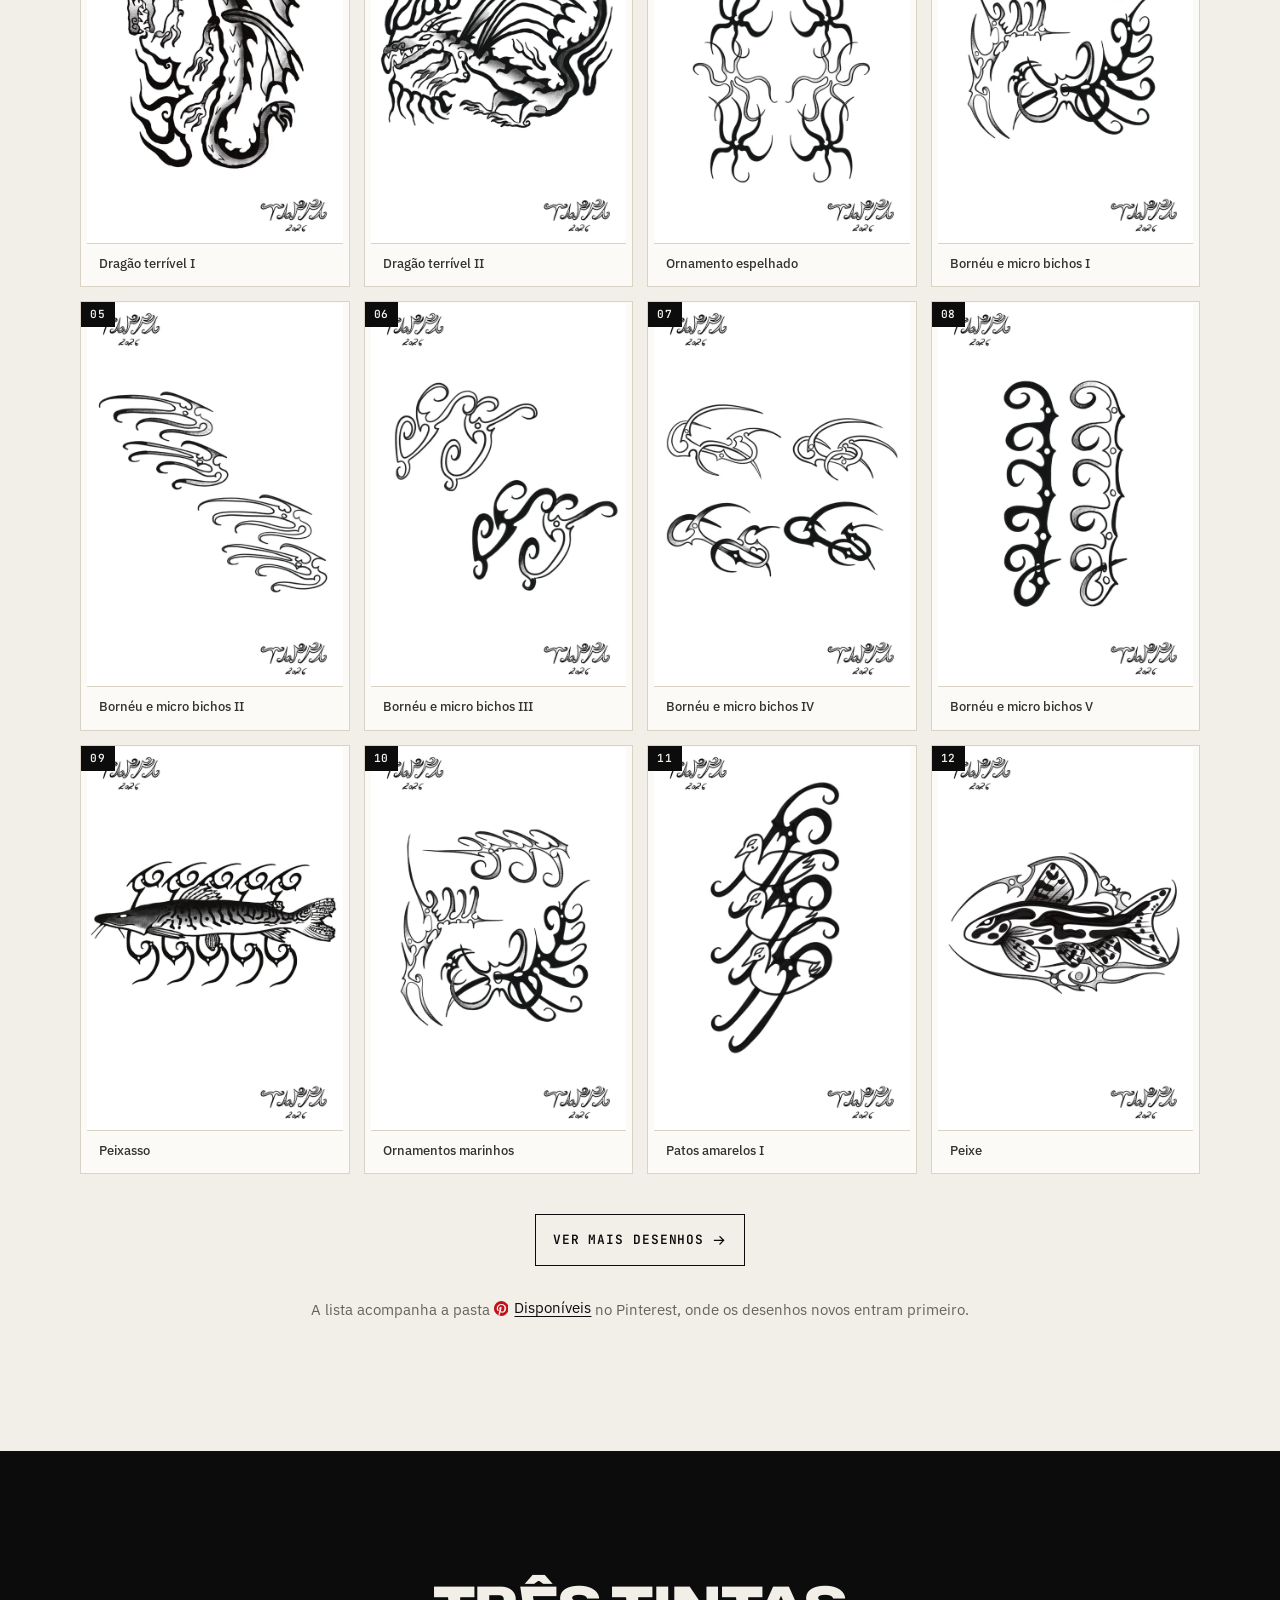
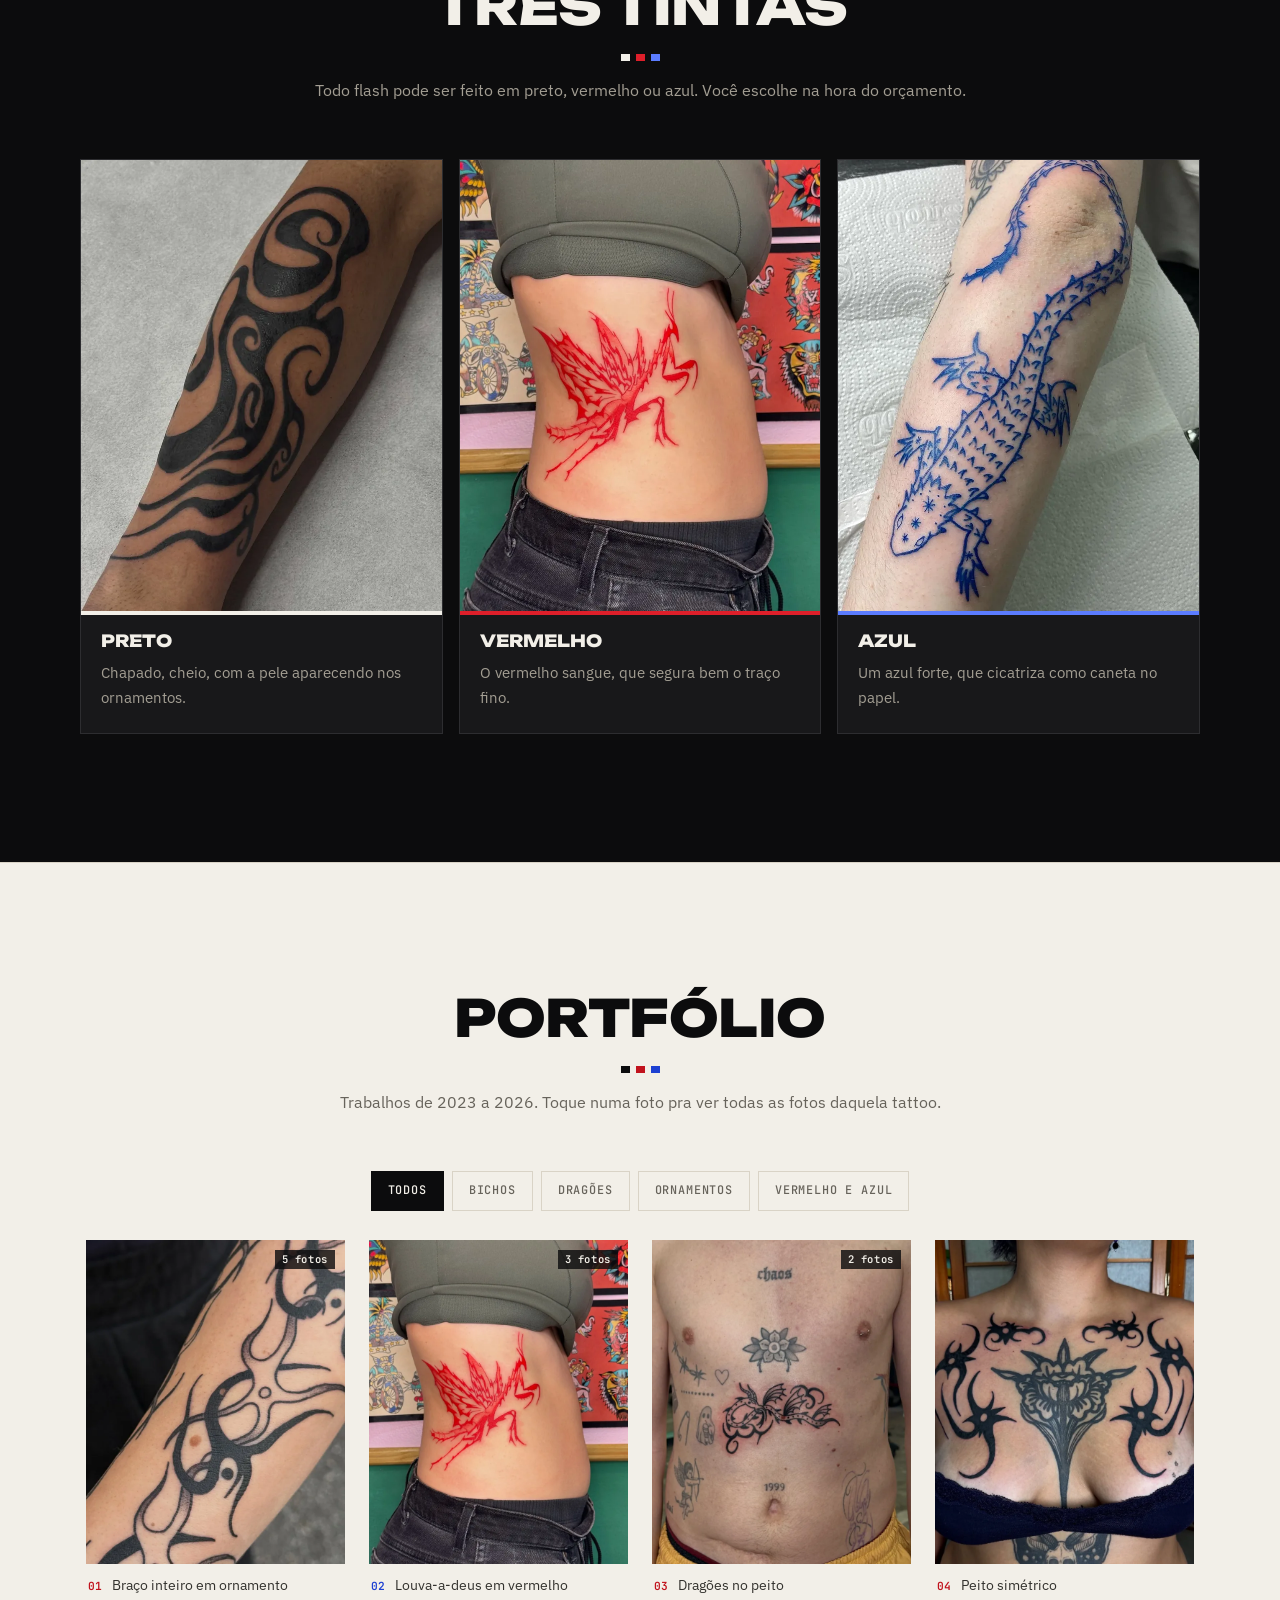
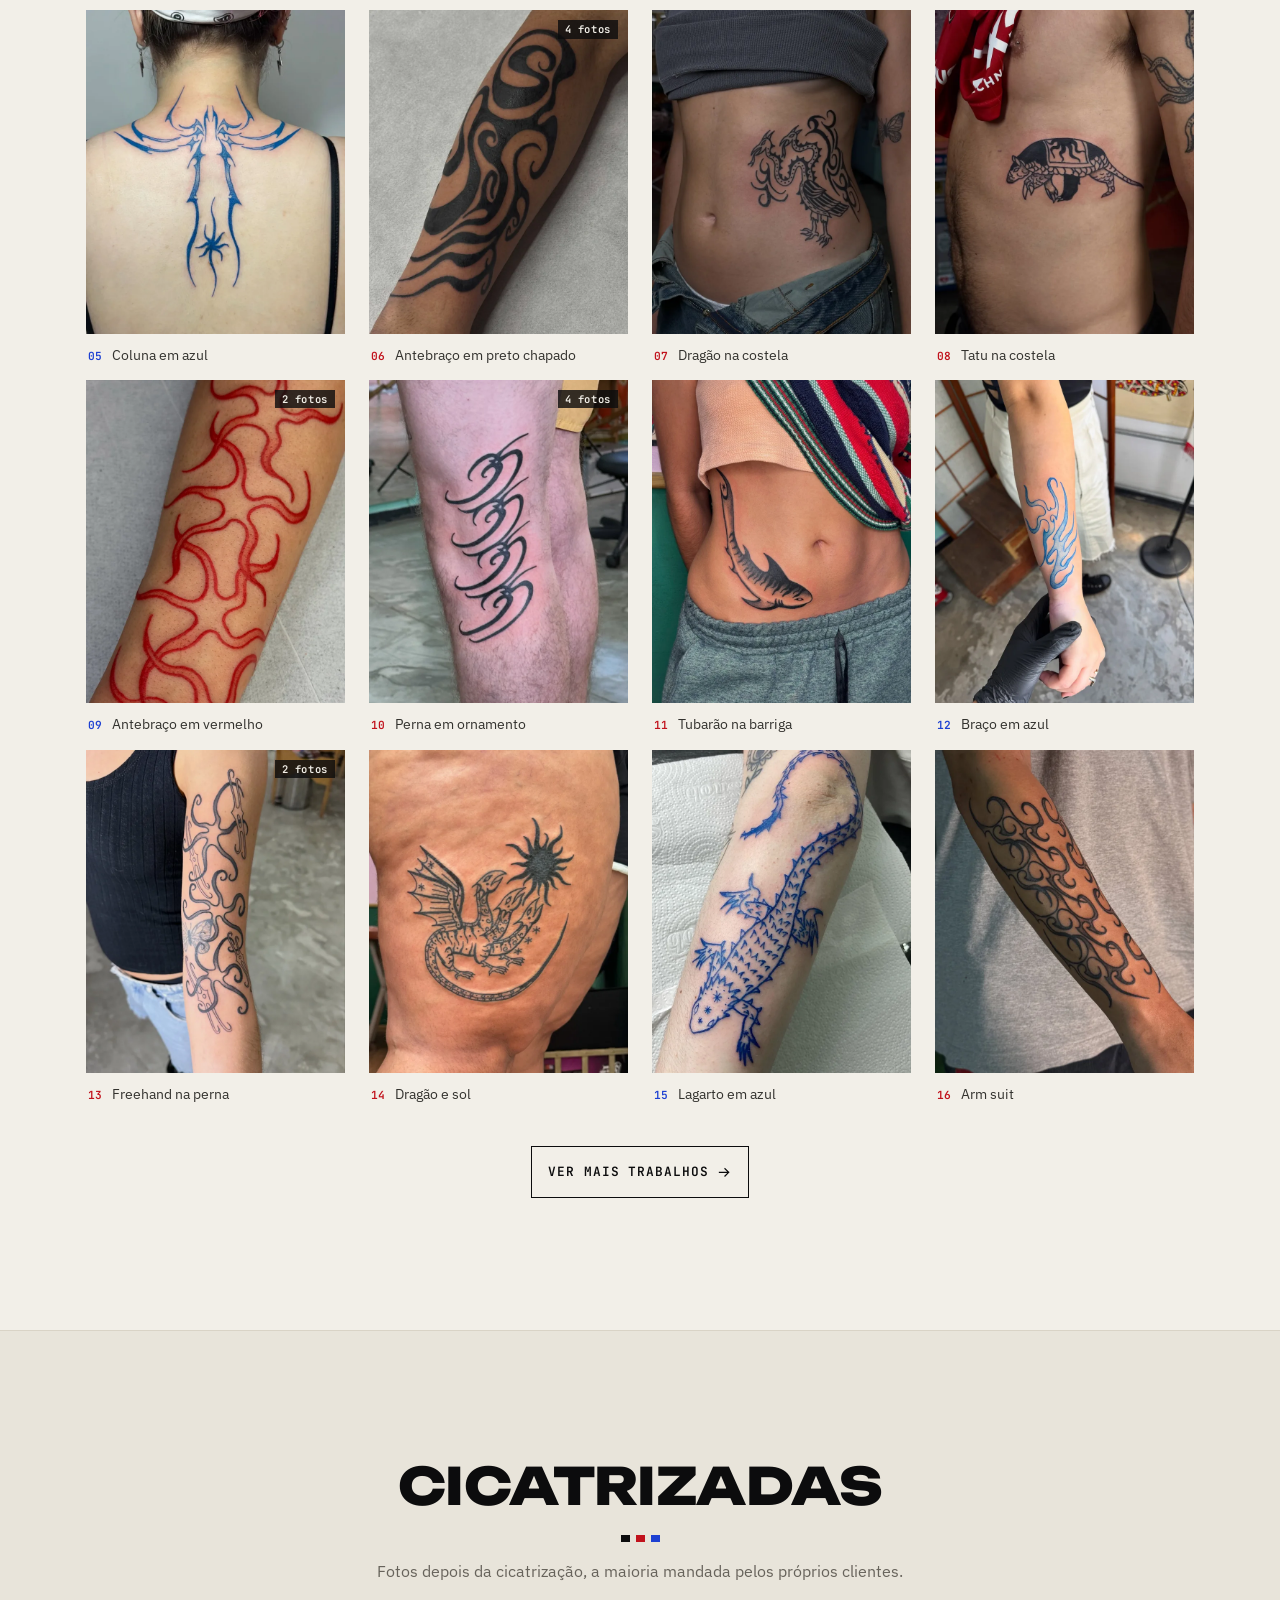
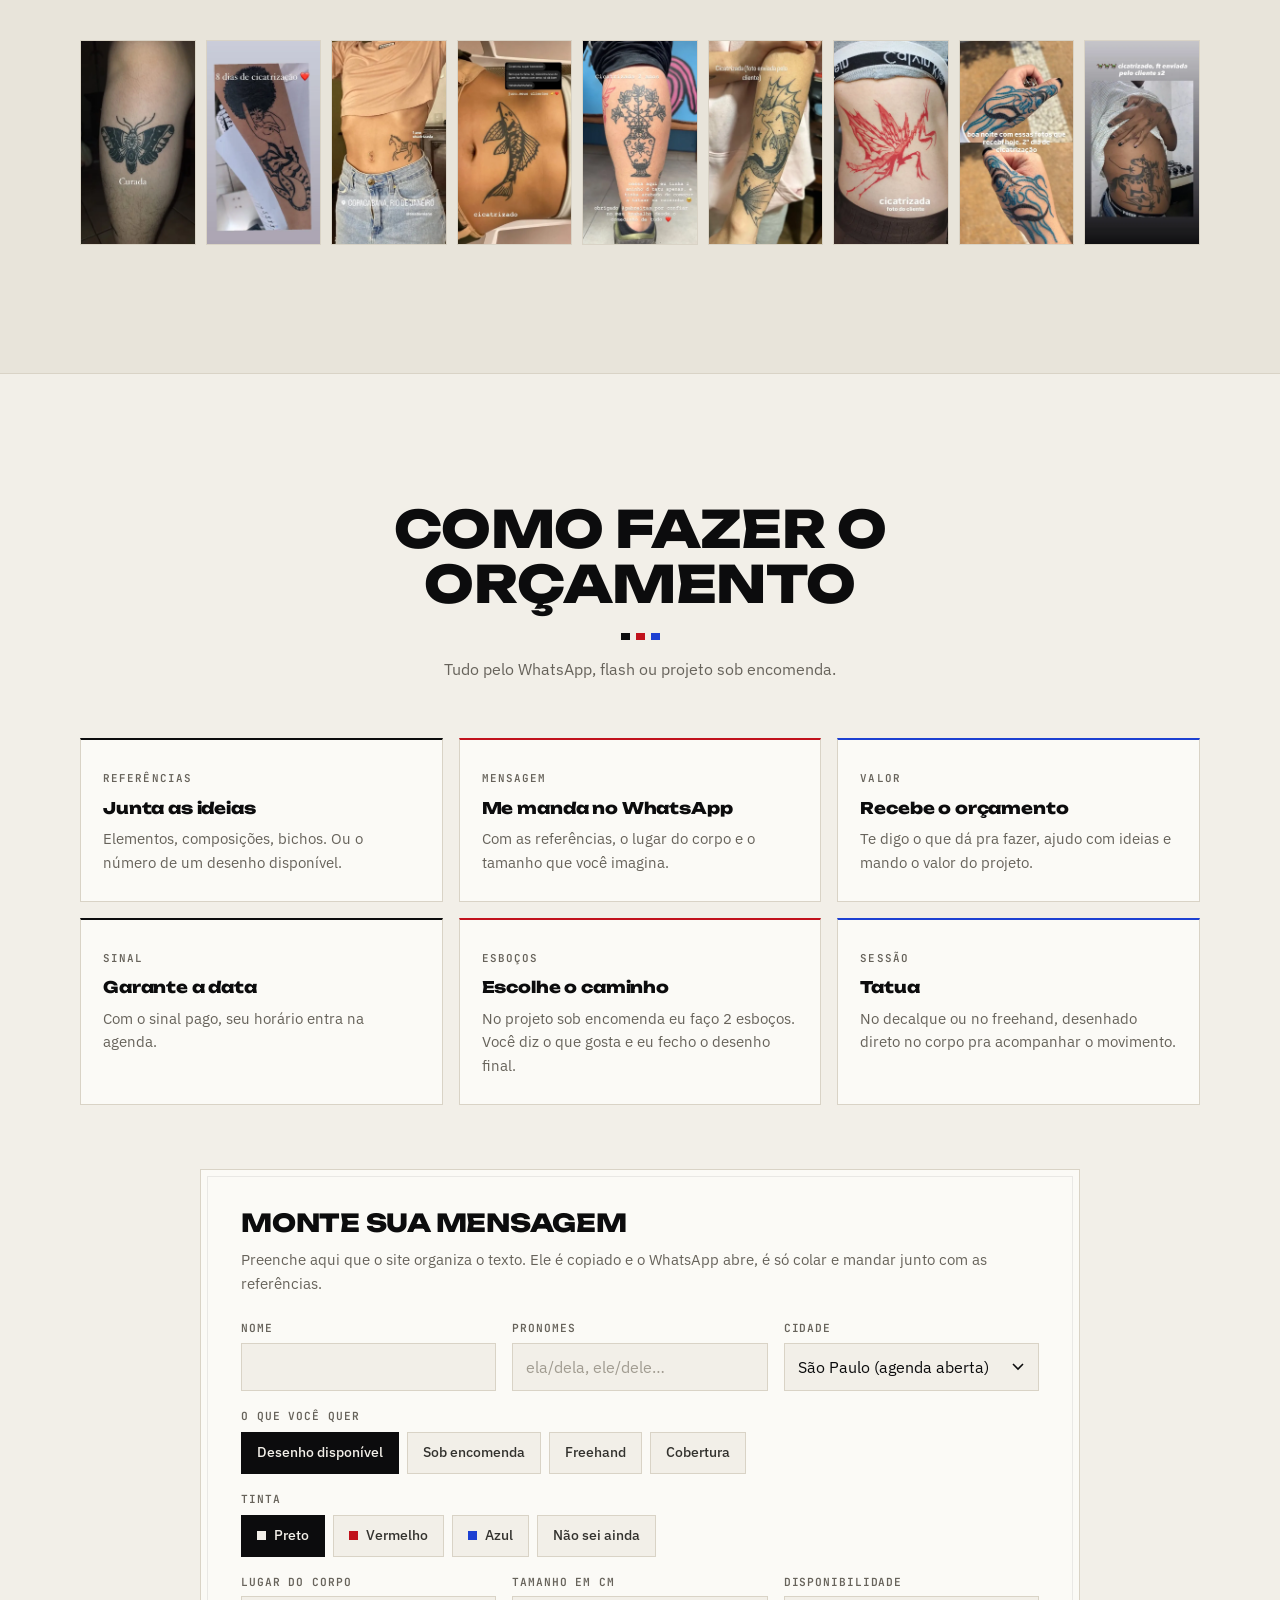
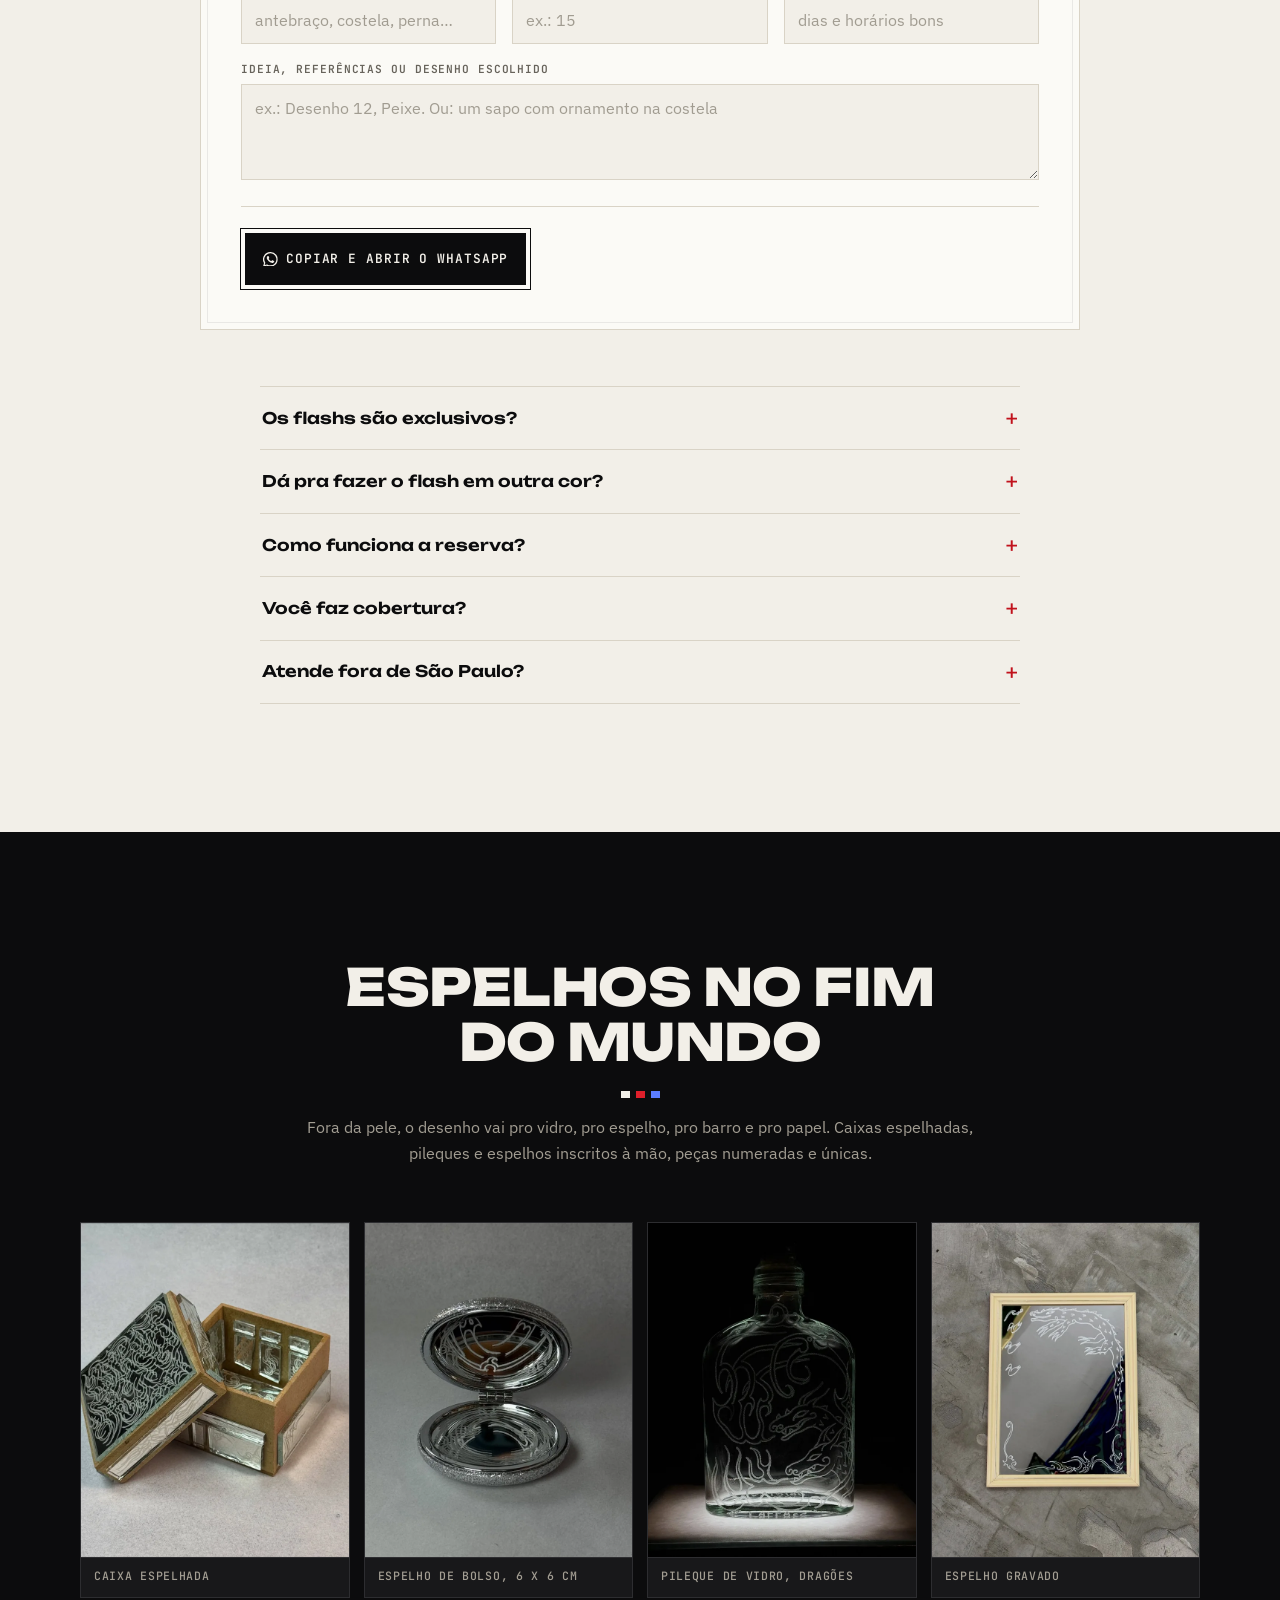
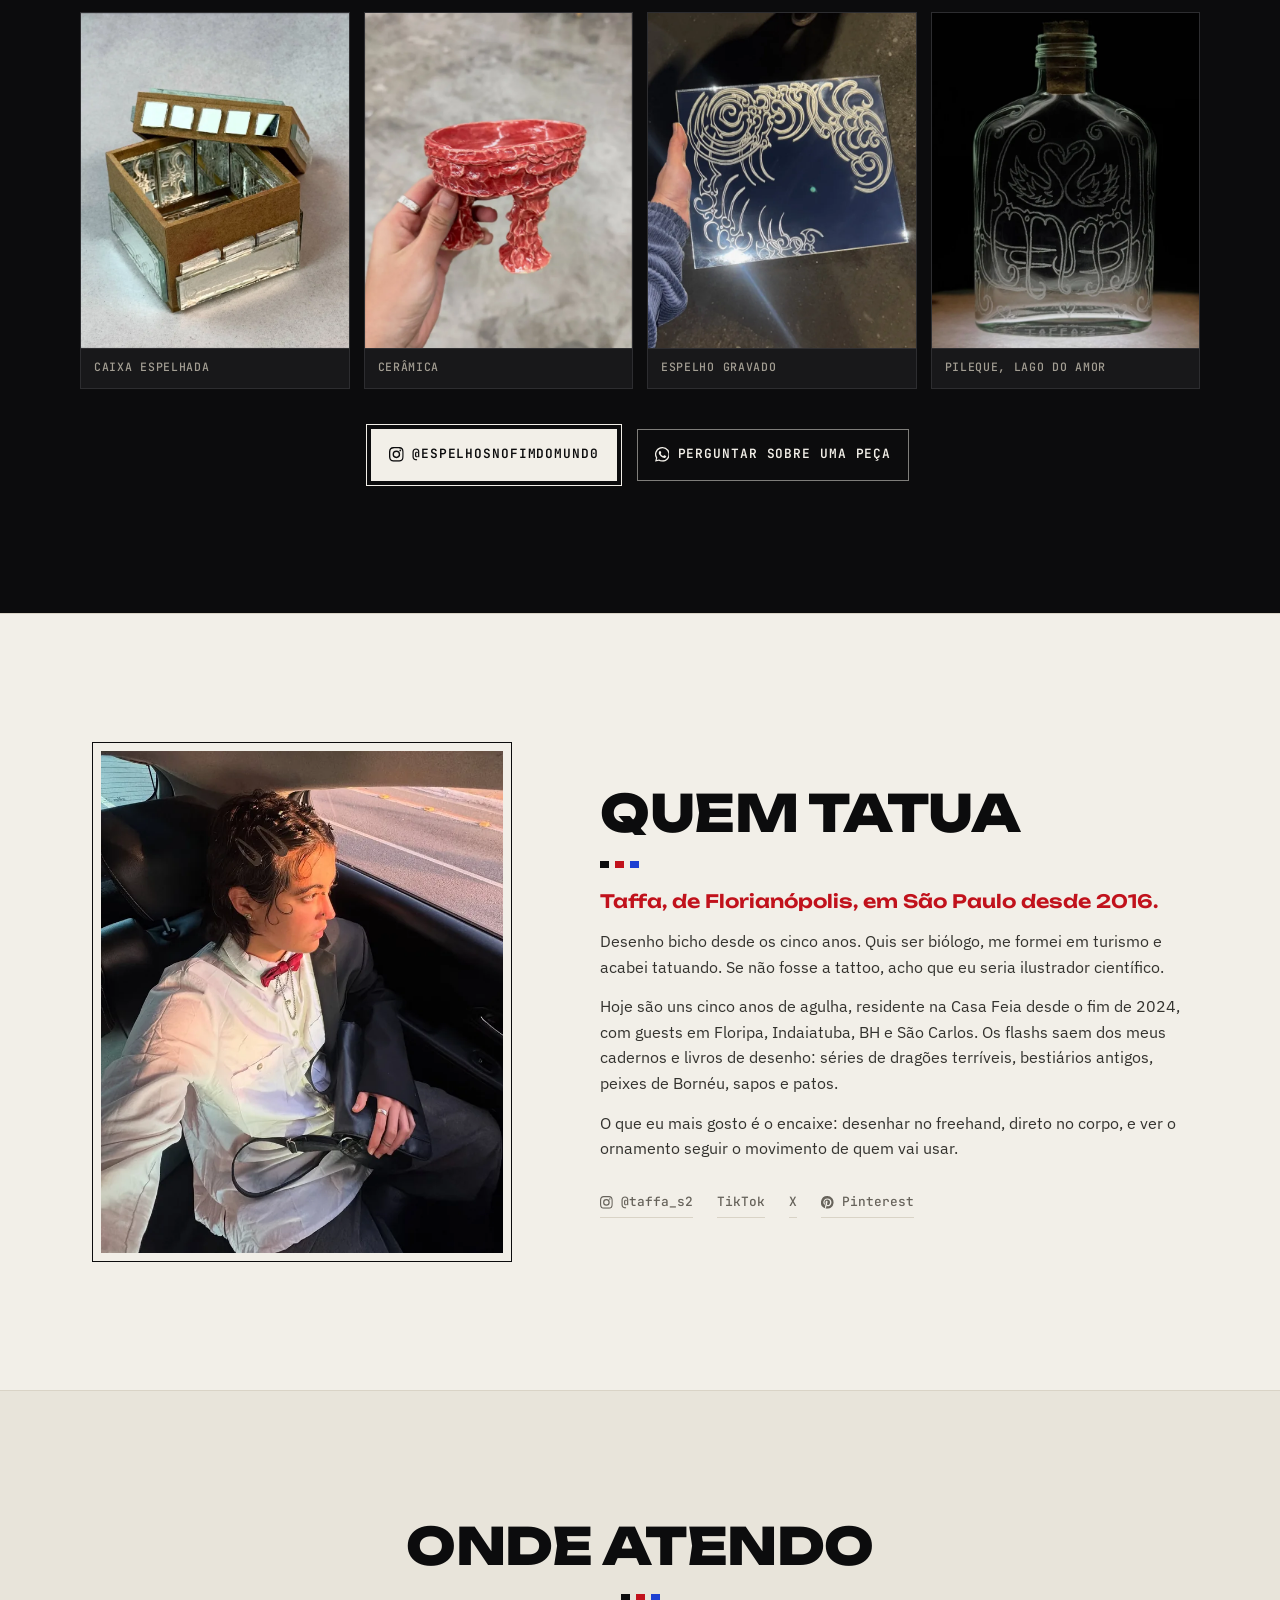
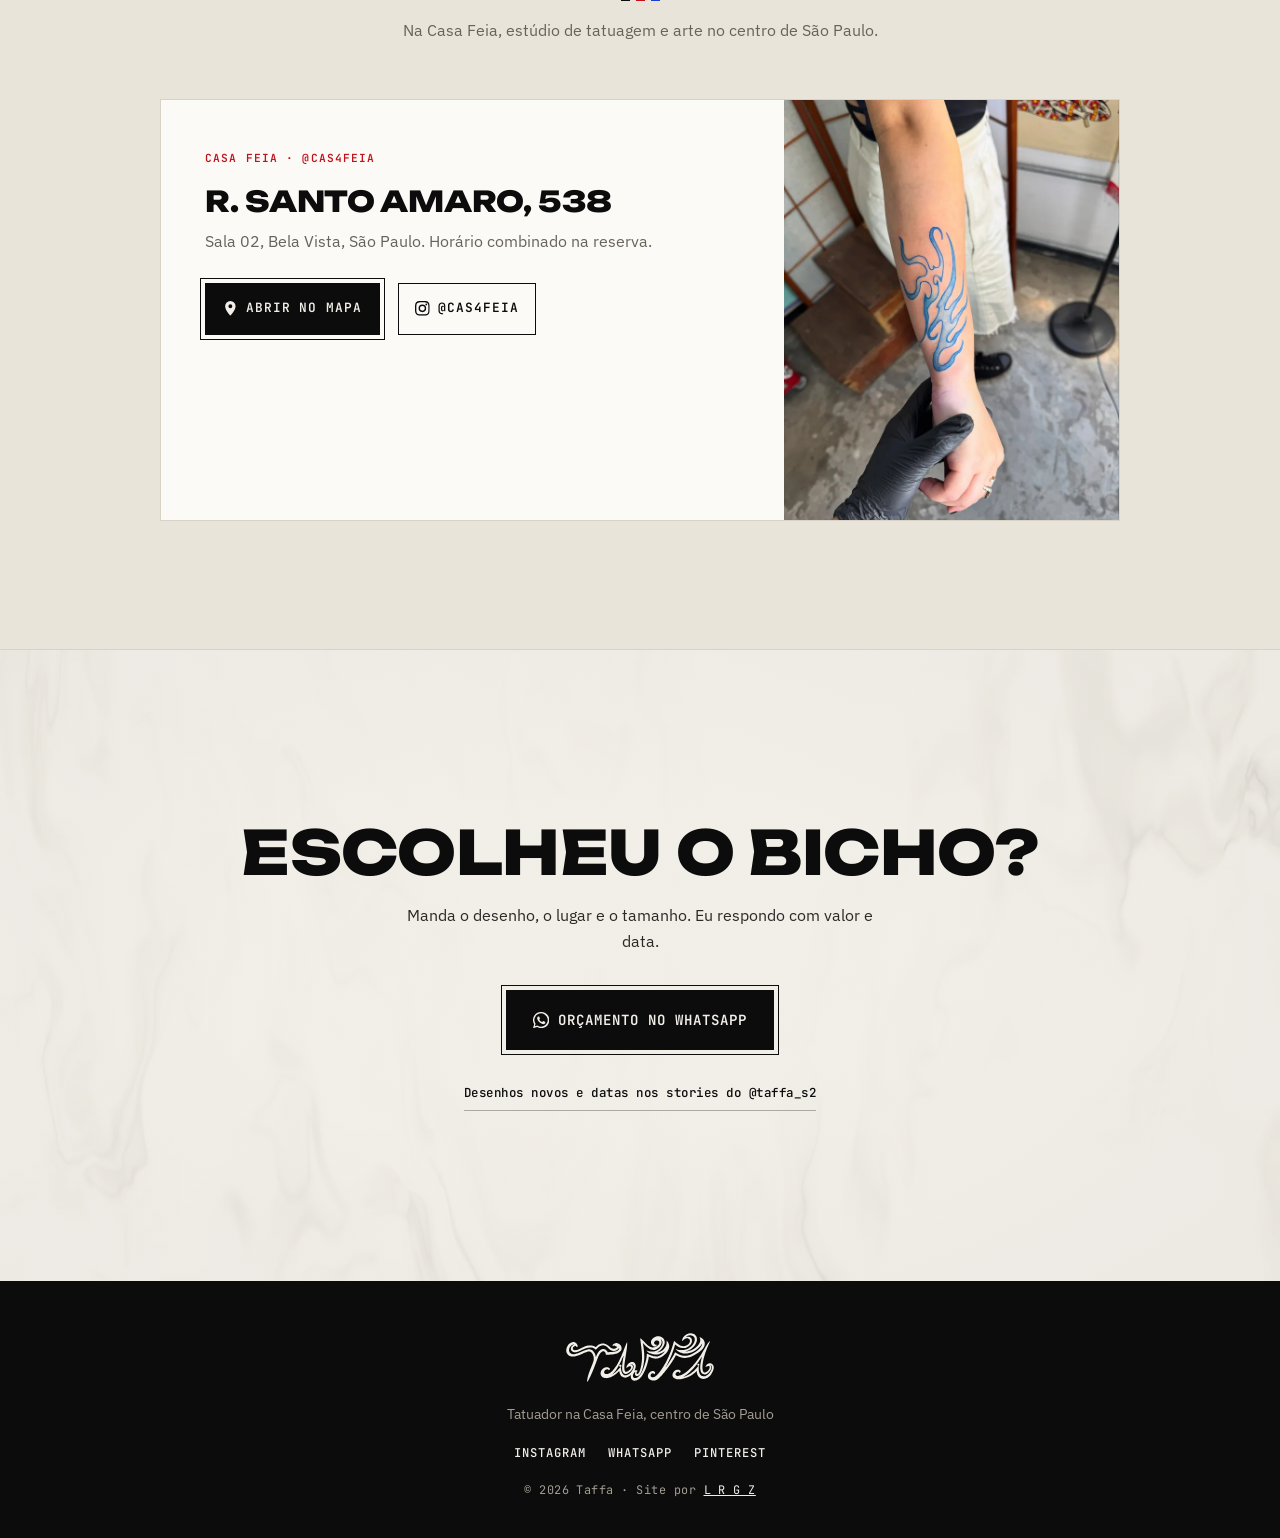
==== commit 62bbf360: "Volta a paleta clara (papel e nanquim) com a fumaça sutil no hero Co-Authored-By: Claude Opus 5.5 <n" ====
--- a/index.html
+++ b/index.html
@@ -6,10 +6,10 @@
 <title>Taffa · tatuador na Casa Feia, centro de São Paulo</title>
 <meta name="description" content="Taffa (@taffa_s2), tatuador na Casa Feia, centro de São Paulo. Bichos, dragões e ornamentos desenhados à mão, em preto, vermelho ou azul. Flashs exclusivos e projetos sob encomenda.">
 <meta name="robots" content="noindex">
-<meta name="theme-color" content="#0b0b0c">
-<link rel="icon" href="favicon-32.png?v=3" sizes="32x32" type="image/png">
-<link rel="icon" href="favicon-64.png?v=3" sizes="64x64" type="image/png">
-<link rel="apple-touch-icon" href="apple-touch-icon.png?v=3">
+<meta name="theme-color" content="#f2efe8">
+<link rel="icon" href="favicon-32.png?v=4" sizes="32x32" type="image/png">
+<link rel="icon" href="favicon-64.png?v=4" sizes="64x64" type="image/png">
+<link rel="apple-touch-icon" href="apple-touch-icon.png?v=4">
 <meta property="og:type" content="website">
 <meta property="og:locale" content="pt_BR">
 <meta property="og:title" content="Taffa · tatuador em São Paulo">
@@ -24,7 +24,7 @@
 <link rel="preconnect" href="https://fonts.gstatic.com" crossorigin>
 <link href="https://fonts.googleapis.com/css2?family=Unbounded:wght@400;600;800&family=IBM+Plex+Sans:wght@400;500;600&family=JetBrains+Mono:wght@400;600&display=swap" rel="stylesheet">
 <link rel="preload" as="image" href="assets/img/hero/1.webp">
-<link rel="stylesheet" href="assets/css/site.css?v=4">
+<link rel="stylesheet" href="assets/css/site.css?v=5">
 </head>
 <body>
 <svg width="0" height="0" style="position:absolute" aria-hidden="true">
@@ -354,7 +354,7 @@
   <button class="gal-seta gal-prox" aria-label="Próxima"><svg><use href="#seta"/></svg></button>
 </div>
 
-<script src="assets/js/fumaca.js?v=1" defer></script>
+<script src="assets/js/fumaca.js?v=2" defer></script>
 <script src="assets/js/site.js?v=3" defer></script>
 </body>
 </html>
--- a/assets/css/site.css
+++ b/assets/css/site.css
@@ -1,20 +1,17 @@
 :root{
-  /* tema escuro: --papel é o fundo e --tinta é o texto (os nomes ficaram da v1 clara) */
-  --papel:#0b0b0c;
-  --papel-2:#111113;
-  --branco:#151517;
-  --fio:#26262a;
-  --tinta:#ece8df;
-  --noite:#070708;
-  --folha:#f2efe8;
-  --grafite:#161618;
-  --fio-esc:#2c2c31;
-  --cinza:#9b968c;
-  --cinza-cl:#8a857c;
-  --sangue:#d01f2a;
-  --sangue-2:#ef3340;
-  --cobalto:#4a68ff;
-  --cobalto-cl:#7f95ff;
+  --papel:#f2efe8;
+  --papel-2:#e8e4da;
+  --branco:#fbfaf6;
+  --fio:#d9d3c6;
+  --tinta:#0c0c0d;
+  --grafite:#18181a;
+  --fio-esc:#2d2d30;
+  --cinza:#67635b;
+  --cinza-cl:#a39e93;
+  --sangue:#c1121c;
+  --sangue-2:#de1f2a;
+  --cobalto:#1d40d2;
+  --cobalto-cl:#5b7cff;
   --ease:cubic-bezier(.16,.84,.32,1);
   --t:.34s;
   --larg:1200px;
@@ -49,28 +46,27 @@
   color:var(--tx);background:var(--c);border:0;outline:1px solid var(--o);outline-offset:4px;
   transition:background var(--t) var(--ease),color var(--t) var(--ease),outline-offset var(--t) var(--ease),outline-color var(--t) var(--ease),transform .2s var(--ease)}
 .btn:hover{background:var(--h);outline-color:var(--h);outline-offset:0}
-.btn:hover:not(.btn-linha):not(.btn-linha-cl){color:#fff}
 .btn:active{transform:translateY(1px) scale(.985)}
 .btn svg{font-size:1.15em;transition:transform var(--t) var(--ease)}
 .btn:hover svg:last-child:not(:first-child){transform:translateX(3px)}
 .btn-linha{--c:transparent;--tx:var(--tinta);--h:var(--tinta);--o:transparent;box-shadow:inset 0 0 0 1px var(--tinta)}
 .btn-linha:hover{--tx:var(--papel);color:var(--papel)}
 .btn-sangue{--c:var(--sangue);--tx:#fff;--h:var(--sangue-2);--o:var(--sangue)}
-.btn-papel{--c:var(--tinta);--tx:var(--papel);--h:var(--sangue);--o:var(--tinta)}
+.btn-papel{--c:var(--papel);--tx:var(--tinta);--h:var(--sangue);--o:var(--papel)}
 .btn-papel:hover{color:#fff}
-.btn-linha-cl{--c:transparent;--tx:var(--tinta);--h:var(--tinta);--o:transparent;box-shadow:inset 0 0 0 1px rgba(242,239,232,.5)}
-.btn-linha-cl:hover{color:var(--papel)}
+.btn-linha-cl{--c:transparent;--tx:var(--papel);--h:var(--papel);--o:transparent;box-shadow:inset 0 0 0 1px rgba(242,239,232,.5)}
+.btn-linha-cl:hover{color:var(--tinta)}
 .btn-g{min-height:60px;padding:0 1.9em;font-size:.88rem}
-.sec-tinta .btn-linha{--tx:var(--tinta);--h:var(--tinta);box-shadow:inset 0 0 0 1px rgba(242,239,232,.5)}
-.sec-tinta .btn-linha:hover{color:var(--papel)}
+.sec-tinta .btn-linha{--tx:var(--papel);--h:var(--papel);box-shadow:inset 0 0 0 1px rgba(242,239,232,.5)}
+.sec-tinta .btn-linha:hover{color:var(--tinta)}
 
 /* as três tintas, em pontos */
 .t-preto,.t-sangue,.t-cobalto{display:inline-block;width:9px;height:9px;flex:none}
-.t-preto{background:#0c0c0d;box-shadow:inset 0 0 0 1px var(--cinza)}.t-sangue{background:var(--sangue)}.t-cobalto{background:var(--cobalto)}
+.t-preto{background:var(--tinta)}.t-sangue{background:var(--sangue)}.t-cobalto{background:var(--cobalto)}
 
 /* nav */
 .nav{position:fixed;inset:0 0 auto;z-index:50;height:var(--nav-h);transition:background var(--t) var(--ease),border-color var(--t) var(--ease);border-bottom:1px solid transparent}
-.nav.solida{background:rgba(11,11,12,.84);backdrop-filter:blur(10px);-webkit-backdrop-filter:blur(10px);border-color:var(--fio)}
+.nav.solida{background:rgba(242,239,232,.9);backdrop-filter:blur(10px);-webkit-backdrop-filter:blur(10px);border-color:var(--fio)}
 .nav-in{max-width:var(--larg);height:100%;margin:0 auto;padding:0 var(--gut);display:flex;align-items:center;gap:28px}
 .nav-logo{width:108px;flex:none;color:var(--tinta)}
 .nav-links{display:flex;gap:24px;margin:0 auto}
@@ -93,10 +89,10 @@
 .hero-fundo{position:absolute;inset:0;z-index:-1;background:var(--papel) url(../img/fumaca.webp) center/cover no-repeat}
 .fundo-gl,.fundo-vid{position:absolute;inset:0;width:100%;height:100%;object-fit:cover;opacity:0;transition:opacity 1.2s var(--ease)}
 .fundo-gl.on,.fundo-vid.on{opacity:1}
-.hero-fundo::after{content:"";position:absolute;inset:0;z-index:1;background:linear-gradient(90deg,rgba(11,11,12,.72) 18%,rgba(11,11,12,.2) 50%,rgba(11,11,12,0) 66%),linear-gradient(0deg,var(--papel),rgba(11,11,12,0) 22%)}
+.hero-fundo::after{content:"";position:absolute;inset:0;z-index:1;background:linear-gradient(90deg,rgba(242,239,232,.9) 22%,rgba(242,239,232,.35) 52%,rgba(242,239,232,0) 68%),linear-gradient(0deg,var(--papel),rgba(242,239,232,0) 20%)}
 .hero-in{width:100%;max-width:var(--larg);margin:0 auto;padding:0 var(--gut);display:grid;grid-template-columns:1.1fr .9fr;gap:clamp(32px,6vw,88px);align-items:center}
 .hero-logo{width:min(500px,100%);margin:0 0 30px -1%;color:var(--tinta)}
-.hero-lead{max-width:30em;font-size:clamp(1.02rem,1.4vw,1.14rem);color:#cfcac0}
+.hero-lead{max-width:30em;font-size:clamp(1.02rem,1.4vw,1.14rem);color:#2a2926}
 .hero-btns{display:flex;flex-wrap:wrap;gap:12px;margin:30px 0 28px -4px}
 .selos{display:flex;flex-wrap:wrap;gap:10px 22px}
 .selos li{display:flex;align-items:center;gap:9px;font:500 .74rem/1 var(--f-mono);letter-spacing:.08em;text-transform:uppercase;color:var(--cinza)}
@@ -115,7 +111,7 @@
 @keyframes sobe{from{opacity:0;transform:translateY(18px)}}
 
 /* faixa da agenda */
-.agenda{background:var(--noite);color:var(--tinta);border-top:1px solid var(--fio);border-bottom:1px solid var(--fio)}
+.agenda{background:var(--tinta);color:var(--papel)}
 .agenda-in{max-width:var(--larg);margin:0 auto;padding:30px var(--gut);display:grid;grid-template-columns:auto 1fr auto;gap:20px 48px;align-items:center}
 .agenda-tag{display:flex;align-items:center;gap:9px;font:600 .68rem/1 var(--f-mono);letter-spacing:.12em;text-transform:uppercase;color:var(--cinza-cl);margin-bottom:10px}
 .agenda-aberta .agenda-tag::before{content:"";width:8px;height:8px;background:var(--sangue-2)}
@@ -137,10 +133,10 @@
 /* as três tintas embaixo de cada título */
 .sec-cab h2::after,.sobre-txt h2::after{content:"";display:block;width:39px;height:7px;margin:20px auto 0;
   background:linear-gradient(90deg,var(--tinta) 0 9px,transparent 9px 15px,var(--sangue) 15px 24px,transparent 24px 30px,var(--cobalto) 30px 39px)}
-.sec-tinta .sec-cab h2::after{background:linear-gradient(90deg,var(--tinta) 0 9px,transparent 9px 15px,var(--sangue-2) 15px 24px,transparent 24px 30px,var(--cobalto-cl) 30px 39px)}
+.sec-tinta .sec-cab h2::after{background:linear-gradient(90deg,var(--papel) 0 9px,transparent 9px 15px,var(--sangue-2) 15px 24px,transparent 24px 30px,var(--cobalto-cl) 30px 39px)}
 .sobre-txt h2::after{margin-left:0}
 .sec-cab p{margin-top:16px;color:var(--cinza);font-size:1.02rem}
-.sec-tinta{background:var(--noite);color:var(--tinta)}
+.sec-tinta{background:var(--tinta);color:var(--papel);border-top:0}
 .sec-tinta .sec-cab p{color:var(--cinza-cl)}
 
 /* filtros (disponíveis e portfólio) */
@@ -153,11 +149,11 @@
 /* disponíveis: as folhas inteiras, no papel branco */
 .flash{display:grid;grid-template-columns:repeat(4,1fr);gap:14px}
 .flash li{animation:aparece .5s var(--ease) both}
-.flash button{position:relative;display:block;width:100%;text-align:left;background:var(--folha);border:1px solid var(--fio);transition:border-color var(--t) var(--ease),transform var(--t) var(--ease)}
+.flash button{position:relative;display:block;width:100%;text-align:left;background:var(--branco);border:1px solid var(--fio);transition:border-color var(--t) var(--ease),transform var(--t) var(--ease)}
 .flash .f-img{aspect-ratio:2/3;overflow:hidden}
 .flash img{width:100%;height:100%;object-fit:contain;transition:transform .7s var(--ease);-webkit-user-drag:none;-webkit-touch-callout:none}
-.flash .f-num{position:absolute;left:0;top:0;padding:7px 9px;background:#0c0c0d;color:var(--folha);font:600 .7rem/1 var(--f-mono);letter-spacing:.08em}
-.flash .f-nome{display:block;padding:11px 12px 13px;border-top:1px solid #ddd7ca;font:500 .84rem/1.3 var(--f-txt);color:#2a2926}
+.flash .f-num{position:absolute;left:0;top:0;padding:7px 9px;background:var(--tinta);color:var(--papel);font:600 .7rem/1 var(--f-mono);letter-spacing:.08em}
+.flash .f-nome{display:block;padding:11px 12px 13px;border-top:1px solid var(--fio);font:500 .84rem/1.3 var(--f-txt);color:#33322e}
 .flash button:hover{border-color:var(--tinta)}
 .flash button:hover img{transform:scale(1.04)}
 .flash-nota{margin-top:26px;text-align:center;color:var(--cinza);font-size:.93rem}
@@ -169,7 +165,7 @@
 .tinta{position:relative;border:1px solid var(--fio-esc);background:var(--grafite)}
 .tinta img{aspect-ratio:4/5;width:100%;object-fit:cover}
 .tinta div{padding:18px 20px 22px;border-top:4px solid}
-.tinta-preto div{border-color:var(--tinta)}.tinta-sangue div{border-color:var(--sangue-2)}.tinta-cobalto div{border-color:var(--cobalto-cl)}
+.tinta-preto div{border-color:var(--papel)}.tinta-sangue div{border-color:var(--sangue-2)}.tinta-cobalto div{border-color:var(--cobalto-cl)}
 .tinta b{display:block;font:800 1.05rem/1 var(--f-tit);text-transform:uppercase;margin-bottom:10px}
 .tinta span{font-size:.93rem;color:var(--cinza-cl)}
 
@@ -180,9 +176,9 @@
 .grade button{display:block;width:100%;text-align:left}
 .obra-img{position:relative;aspect-ratio:4/5;overflow:hidden;background:var(--papel-2)}
 .obra-img img{width:100%;height:100%;object-fit:cover;transition:transform .7s var(--ease);-webkit-user-drag:none;-webkit-touch-callout:none}
-.obra-img .qtd{position:absolute;top:10px;right:10px;padding:4px 7px;background:rgba(7,7,8,.82);color:var(--tinta);font:600 .66rem/1 var(--f-mono);letter-spacing:.06em}
+.obra-img .qtd{position:absolute;top:10px;right:10px;padding:4px 7px;background:rgba(12,12,13,.8);color:var(--papel);font:600 .66rem/1 var(--f-mono);letter-spacing:.06em}
 .grade button:hover .obra-img img{transform:scale(1.05)}
-.obra-leg{display:flex;gap:10px;align-items:baseline;padding:10px 2px 0;font-size:.86rem;color:#c9c4ba}
+.obra-leg{display:flex;gap:10px;align-items:baseline;padding:10px 2px 0;font-size:.86rem;color:#33322e}
 .obra-leg span{font:600 .7rem/1 var(--f-mono);color:var(--sangue)}
 .obra-leg span.c-cor{color:var(--cobalto)}
 .grade-mais{display:flex;justify-content:center;margin-top:36px}
@@ -201,7 +197,7 @@
 .passos p{font-size:.93rem;color:var(--cinza)}
 
 .msg{max-width:880px;margin:clamp(40px,6vw,64px) auto 0;padding:clamp(22px,4vw,40px);background:var(--branco);border:1px solid var(--fio);position:relative}
-.msg::before{content:"";position:absolute;inset:6px;border:1px solid rgba(236,232,223,.05);pointer-events:none}
+.msg::before{content:"";position:absolute;inset:6px;border:1px solid rgba(12,12,13,.07);pointer-events:none}
 .msg-cab h3{font-size:clamp(1.2rem,2.4vw,1.55rem);text-transform:uppercase}
 .msg-cab p{margin-top:10px;color:var(--cinza);font-size:.95rem}
 .msg-campos{display:grid;grid-template-columns:repeat(3,1fr);gap:18px 16px;margin-top:26px}
@@ -211,15 +207,15 @@
 .campo legend{margin-bottom:8px}
 .msg input:not([type=radio]),.msg textarea,.msg select{width:100%;min-height:48px;padding:12px 13px;background:var(--papel);border:1px solid var(--fio);border-radius:0;color:var(--tinta);font:400 1rem/1.4 var(--f-txt);transition:border-color var(--t) var(--ease),box-shadow var(--t) var(--ease)}
 .msg select{appearance:none;-webkit-appearance:none;padding-right:38px;cursor:pointer;
-  background:var(--papel) url("data:image/svg+xml,%3Csvg xmlns='http://www.w3.org/2000/svg' viewBox='0 0 12 8'%3E%3Cpath d='M1 1l5 5 5-5' fill='none' stroke='%23ece8df' stroke-width='1.6'/%3E%3C/svg%3E") right 14px center/12px no-repeat}
+  background:var(--papel) url("data:image/svg+xml,%3Csvg xmlns='http://www.w3.org/2000/svg' viewBox='0 0 12 8'%3E%3Cpath d='M1 1l5 5 5-5' fill='none' stroke='%230c0c0d' stroke-width='1.6'/%3E%3C/svg%3E") right 14px center/12px no-repeat}
 .msg textarea{resize:vertical;min-height:96px}
-.msg input::placeholder,.msg textarea::placeholder{color:#6f6b64}
-.msg input:focus,.msg textarea:focus,.msg select:focus{outline:none;border-color:var(--tinta);box-shadow:0 0 0 3px rgba(236,232,223,.08)}
+.msg input::placeholder,.msg textarea::placeholder{color:#a19c91}
+.msg input:focus,.msg textarea:focus,.msg select:focus{outline:none;border-color:var(--tinta);box-shadow:0 0 0 3px rgba(12,12,13,.08)}
 .msg .erro input{border-color:var(--sangue)}
 .chips{display:flex;flex-wrap:wrap;gap:8px}
 .chip{position:relative;display:inline-flex;cursor:pointer}
 .chip input{position:absolute;opacity:0;pointer-events:none}
-.chip span{display:inline-flex;align-items:center;gap:8px;min-height:42px;padding:0 15px;border:1px solid var(--fio);background:var(--papel);font:500 .86rem/1 var(--f-txt);color:#c9c4ba;transition:all var(--t) var(--ease)}
+.chip span{display:inline-flex;align-items:center;gap:8px;min-height:42px;padding:0 15px;border:1px solid var(--fio);background:var(--papel);font:500 .86rem/1 var(--f-txt);color:#33322e;transition:all var(--t) var(--ease)}
 .chip span i{width:9px;height:9px;background:var(--tinta)}
 .chip-sangue span i{background:var(--sangue)}.chip-cobalto span i{background:var(--cobalto)}
 .chip:hover span{border-color:var(--cinza)}
@@ -228,9 +224,9 @@
 .chip input:focus-visible+span{outline:2px solid var(--cobalto);outline-offset:2px}
 .msg-fim{display:flex;flex-wrap:wrap;align-items:center;gap:14px 20px;margin-top:26px;padding-top:22px;border-top:1px solid var(--fio)}
 .msg-aviso{font:500 .8rem/1.4 var(--f-mono);color:var(--cinza)}
-.msg-aviso.ok{color:#5cc98a}
+.msg-aviso.ok{color:#1d6b3a}
 .msg-aviso.erro{color:var(--sangue)}
-.msg-texto{margin:18px 0 0;padding:16px;background:var(--papel);border:1px solid var(--fio);font:400 .84rem/1.6 var(--f-mono);white-space:pre-wrap;overflow-wrap:anywhere;color:#c9c4ba}
+.msg-texto{margin:18px 0 0;padding:16px;background:var(--papel);border:1px solid var(--fio);font:400 .84rem/1.6 var(--f-mono);white-space:pre-wrap;overflow-wrap:anywhere;color:#33322e}
 .msg.marcado{animation:marca 1.4s var(--ease)}
 @keyframes marca{0%{box-shadow:0 0 0 0 rgba(193,18,28,.5)}100%{box-shadow:0 0 0 14px rgba(193,18,28,0)}}
 
@@ -256,7 +252,7 @@
 .sobre-foto img{aspect-ratio:4/5;width:100%;object-fit:cover;outline:1px solid var(--tinta);outline-offset:8px;margin:9px;width:calc(100% - 18px)}
 .sobre-nome{margin:22px 0 14px;font:600 1.15rem/1.35 var(--f-tit);color:var(--sangue)}
 .sobre-txt p+p{margin-top:14px}
-.sobre-txt>p:not(.sobre-nome){color:#c9c4ba}
+.sobre-txt>p:not(.sobre-nome){color:#33322e}
 .sobre-links{display:flex;flex-wrap:wrap;gap:10px 24px;margin-top:26px}
 .sobre-links a{display:inline-flex;align-items:center;gap:8px;font:500 .8rem/1 var(--f-mono);text-decoration:none;color:var(--cinza);padding:8px 0;border-bottom:1px solid var(--fio);transition:color var(--t) var(--ease),border-color var(--t) var(--ease)}
 .sobre-links a:hover{color:var(--tinta);border-color:var(--sangue)}
@@ -273,37 +269,37 @@
 /* chamada final */
 .fim{position:relative;padding:clamp(96px,14vw,170px) 0;text-align:center;overflow:hidden;isolation:isolate;border-top:1px solid var(--fio)}
 .fim-fundo{position:absolute;inset:0;z-index:-1;background:var(--papel) url(../img/fumaca.webp) center/cover no-repeat}
-.fim-fundo::after{content:"";position:absolute;inset:0;z-index:1;background:radial-gradient(ellipse 60% 70% at 50% 50%,rgba(11,11,12,.7) 30%,rgba(11,11,12,.15) 82%)}
+.fim-fundo::after{content:"";position:absolute;inset:0;z-index:1;background:radial-gradient(ellipse 60% 70% at 50% 50%,rgba(242,239,232,.94) 32%,rgba(242,239,232,.4) 82%)}
 .fim-in{padding:0 var(--gut)}
 .fim h2{font-size:clamp(2rem,5.4vw,3.8rem);text-transform:uppercase;max-width:15ch;margin:0 auto}
-.fim p{margin:18px auto 32px;color:#cfcac0;max-width:30em}
-.fim-ig{display:block;width:max-content;max-width:100%;margin:22px auto 0;font:500 .78rem/1.4 var(--f-mono);letter-spacing:.04em;color:var(--tinta);padding:8px 0;border-bottom:1px solid rgba(236,232,223,.3);text-decoration:none;transition:border-color var(--t) var(--ease)}
+.fim p{margin:18px auto 32px;color:#2a2926;max-width:30em}
+.fim-ig{display:block;width:max-content;max-width:100%;margin:22px auto 0;font:500 .78rem/1.4 var(--f-mono);letter-spacing:.04em;color:var(--tinta);padding:8px 0;border-bottom:1px solid rgba(12,12,13,.3);text-decoration:none;transition:border-color var(--t) var(--ease)}
 .fim-ig:hover{border-color:var(--sangue)}
 
 /* rodapé */
-.rodape{background:var(--noite);color:var(--tinta);border-top:1px solid var(--fio);padding:52px 0 calc(40px + env(safe-area-inset-bottom))}
+.rodape{background:var(--tinta);color:var(--papel);padding:52px 0 calc(40px + env(safe-area-inset-bottom))}
 .rodape-in{max-width:var(--larg);margin:0 auto;padding:0 var(--gut);display:flex;flex-direction:column;align-items:center;gap:14px;text-align:center}
-.rodape-logo{width:150px;margin-bottom:6px;color:var(--tinta)}
+.rodape-logo{width:150px;margin-bottom:6px;color:var(--papel)}
 .rodape p{color:var(--cinza-cl);font-size:.9rem}
 .rodape-links{display:flex;gap:22px;flex-wrap:wrap;justify-content:center}
 .rodape-links a{font:500 .76rem/1 var(--f-mono);letter-spacing:.08em;text-transform:uppercase;text-decoration:none;padding:8px 0;transition:color var(--t) var(--ease)}
 .rodape-links a:hover{color:var(--sangue-2)}
 .assina{font:400 .74rem/1.4 var(--f-mono)!important;letter-spacing:.04em}
-.assina a{color:var(--tinta)}
+.assina a{color:var(--papel)}
 
 .barra-zap{display:none}
 
 /* galeria */
-.galeria{position:fixed;inset:0;z-index:80;background:rgba(7,7,8,.97);color:var(--tinta);display:flex;align-items:center;justify-content:center;padding:56px 72px}
+.galeria{position:fixed;inset:0;z-index:80;background:rgba(12,12,13,.97);color:var(--papel);display:flex;align-items:center;justify-content:center;padding:56px 72px}
 .gal-fig{margin:0;max-width:100%;max-height:100%;display:flex;flex-direction:column;align-items:center}
 .gal-fig img{max-width:min(92vw,900px);max-height:calc(100svh - 170px);width:auto;height:auto;object-fit:contain}
 .galeria.flash-on .gal-fig img{background:#fff}
 .gal-fig figcaption{display:flex;flex-wrap:wrap;justify-content:center;align-items:center;gap:10px 18px;margin-top:16px;font:500 .76rem/1.3 var(--f-mono);letter-spacing:.06em;text-transform:uppercase;color:var(--cinza-cl)}
-.gal-tit{color:var(--tinta)}
-.gal-ig{color:var(--tinta);text-underline-offset:3px}
+.gal-tit{color:var(--papel)}
+.gal-ig{color:var(--papel);text-underline-offset:3px}
 .gal-quero{min-height:44px;font-size:.72rem}
-.gal-fechar{position:absolute;top:10px;right:14px;width:48px;height:48px;font-size:2rem;line-height:1;color:var(--tinta)}
-.gal-seta{position:absolute;top:50%;width:52px;height:52px;margin-top:-26px;display:grid;place-items:center;border:1px solid var(--fio-esc);background:rgba(7,7,8,.6);color:var(--tinta);font-size:1.3rem;transition:border-color var(--t) var(--ease)}
+.gal-fechar{position:absolute;top:10px;right:14px;width:48px;height:48px;font-size:2rem;line-height:1;color:var(--papel)}
+.gal-seta{position:absolute;top:50%;width:52px;height:52px;margin-top:-26px;display:grid;place-items:center;border:1px solid var(--fio-esc);background:rgba(12,12,13,.6);color:var(--papel);font-size:1.3rem;transition:border-color var(--t) var(--ease)}
 .gal-seta:hover{border-color:var(--sangue-2)}
 .gal-ant{left:14px}.gal-ant svg{transform:rotate(180deg)}
 .gal-prox{right:14px}
@@ -331,7 +327,7 @@
   .btn-nav{width:46px;padding:0}
   .hero{min-height:auto;padding:calc(var(--nav-h) + 24px) 0 48px}
   .hero-fundo{background-image:url(../img/fumaca-m.webp);background-position:center top}
-  .hero-fundo::after{background:linear-gradient(180deg,rgba(11,11,12,.45),rgba(11,11,12,.15) 45%,rgba(11,11,12,0) 70%),linear-gradient(0deg,var(--papel),rgba(11,11,12,0) 20%)}
+  .hero-fundo::after{background:linear-gradient(180deg,rgba(242,239,232,.55),rgba(242,239,232,.25) 45%,rgba(242,239,232,0) 70%),linear-gradient(0deg,var(--papel),rgba(242,239,232,0) 20%)}
   .hero-in{grid-template-columns:1fr;gap:34px}
   .hero-txt{text-align:center}
   .hero-logo{width:min(300px,78vw);margin:6px auto 22px}
@@ -368,7 +364,7 @@
   .gal-seta{top:auto;bottom:16px;margin:0}
   .gal-ant{left:calc(50% - 62px)}.gal-prox{right:calc(50% - 62px)}
   .barra-zap{position:fixed;left:0;right:0;bottom:0;z-index:40;display:flex;align-items:center;justify-content:center;gap:10px;
-    min-height:56px;padding-bottom:env(safe-area-inset-bottom);background:var(--noite);color:var(--tinta);border-top:1px solid var(--fio);text-decoration:none;
+    min-height:56px;padding-bottom:env(safe-area-inset-bottom);background:var(--tinta);color:var(--papel);text-decoration:none;
     font:600 .8rem/1 var(--f-mono);letter-spacing:.07em;text-transform:uppercase;transform:translateY(110%);transition:transform var(--t) var(--ease)}
   .barra-zap svg{color:var(--sangue-2)}
   .barra-zap.on{transform:none}
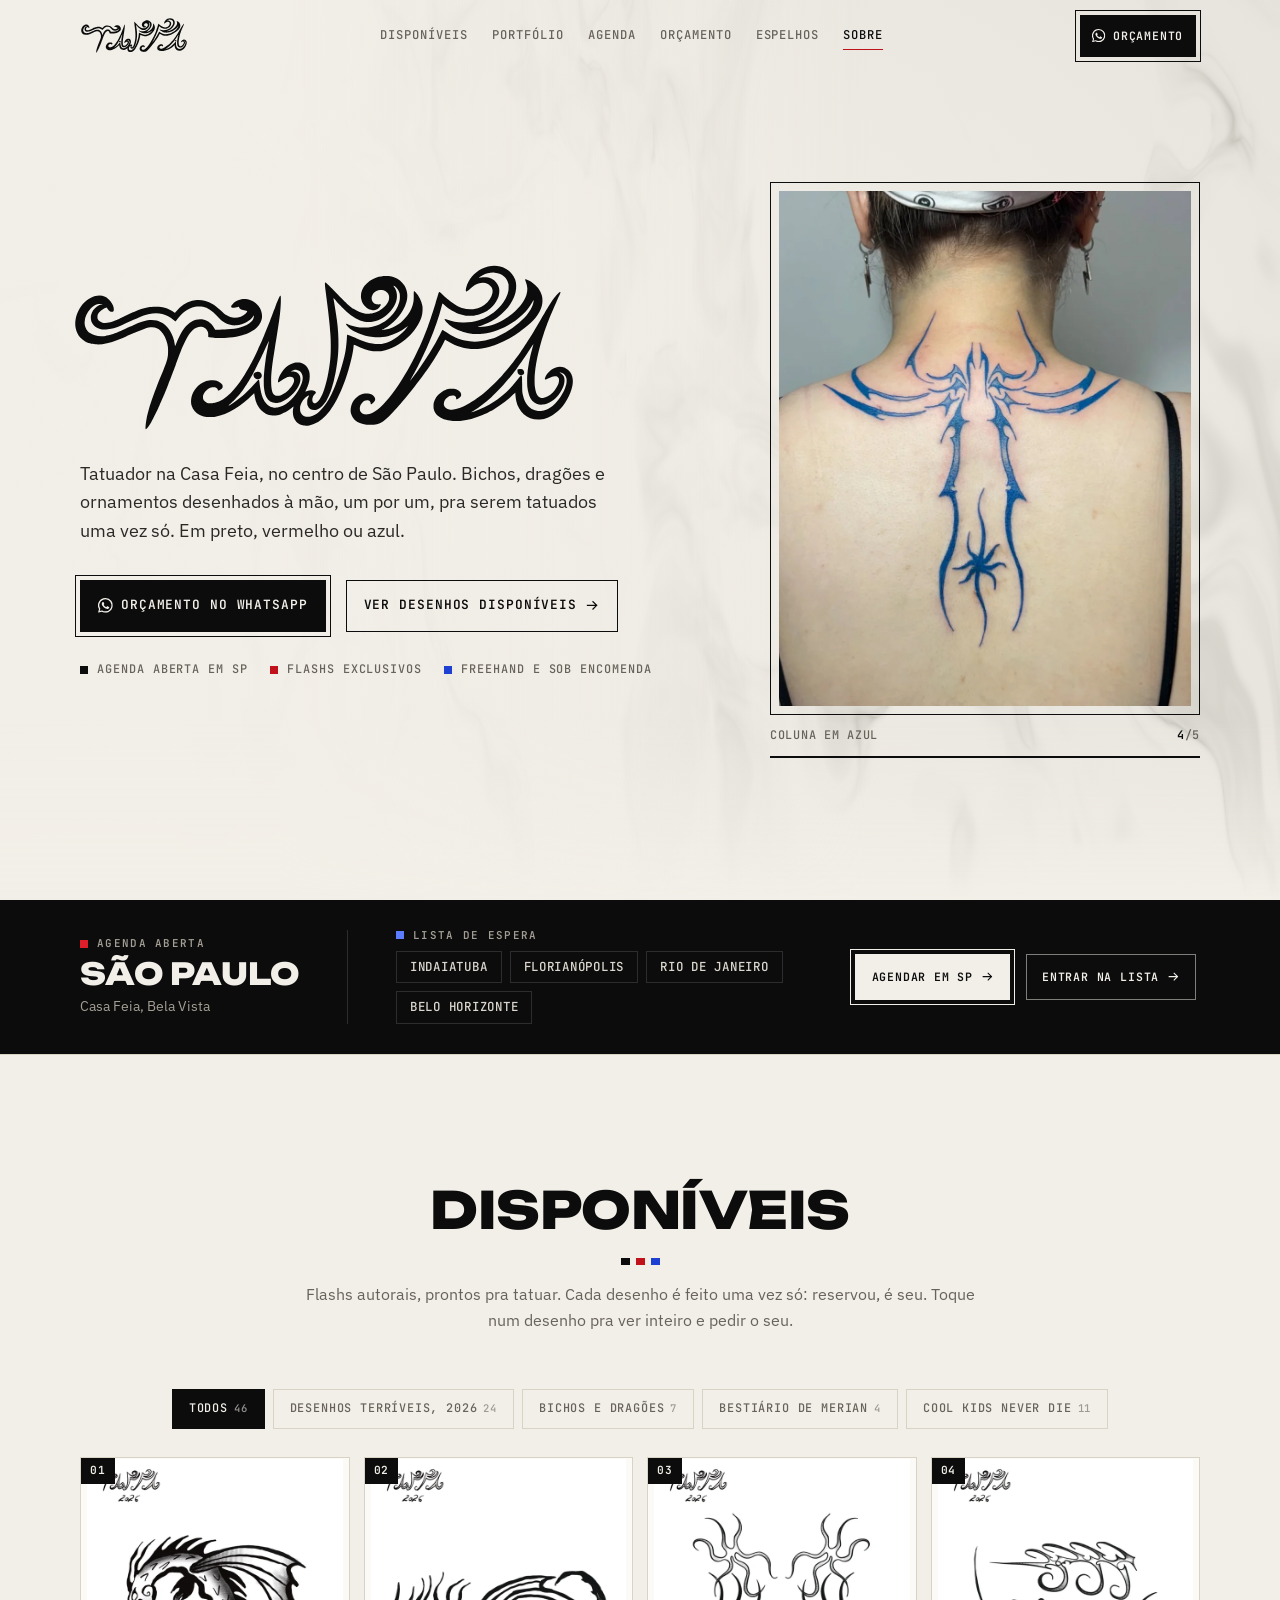
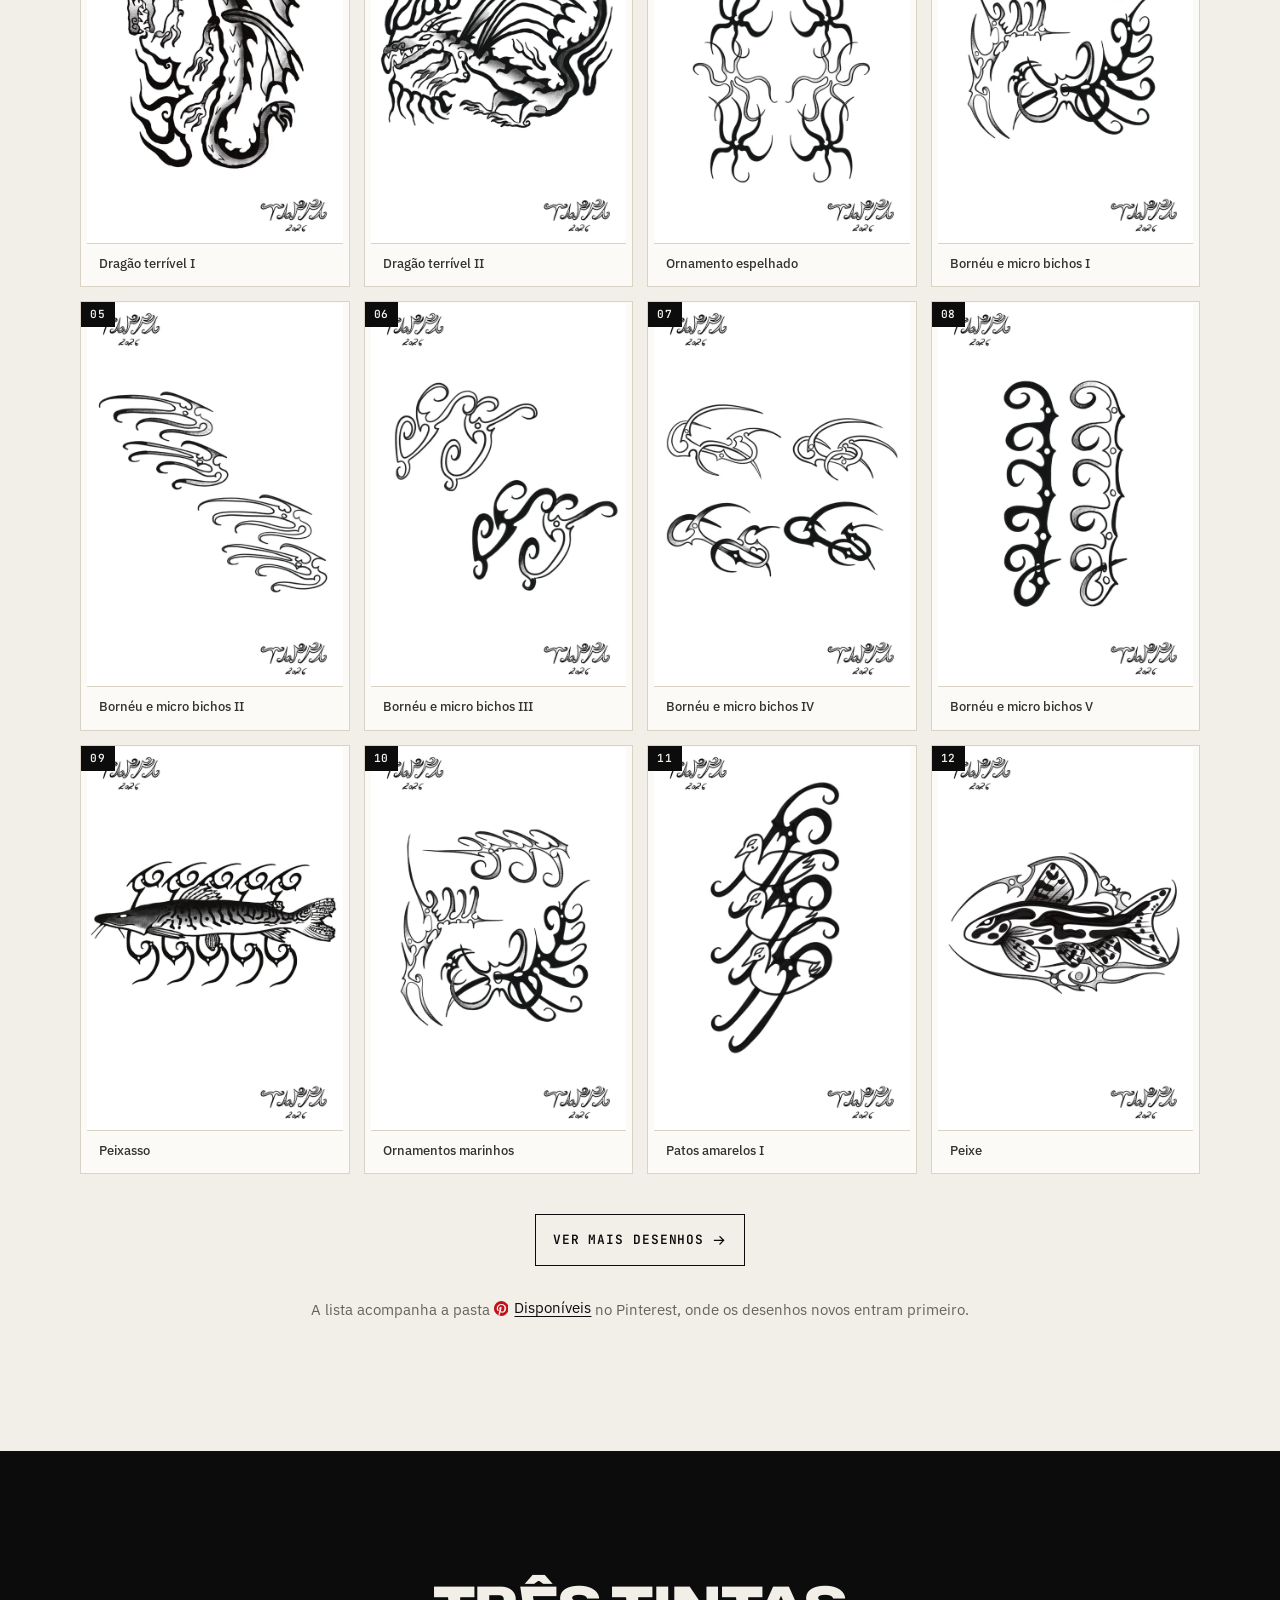
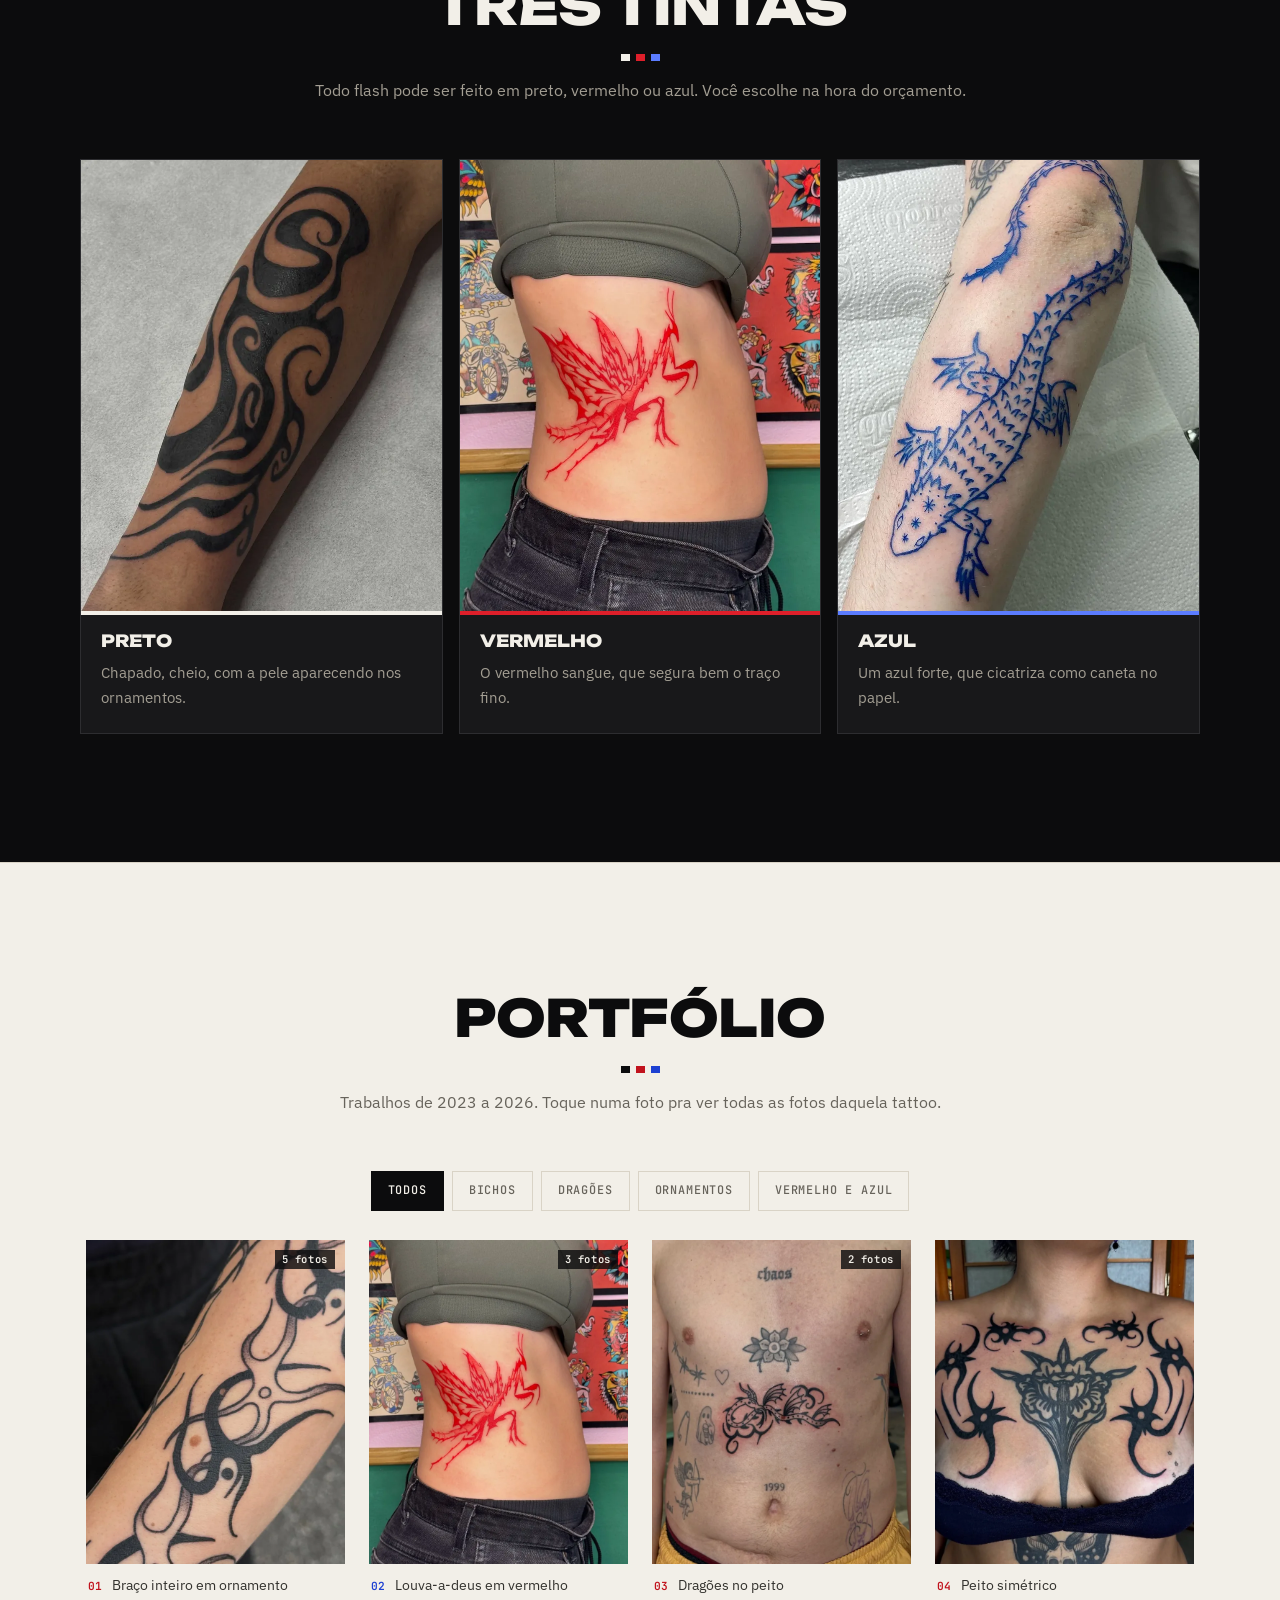
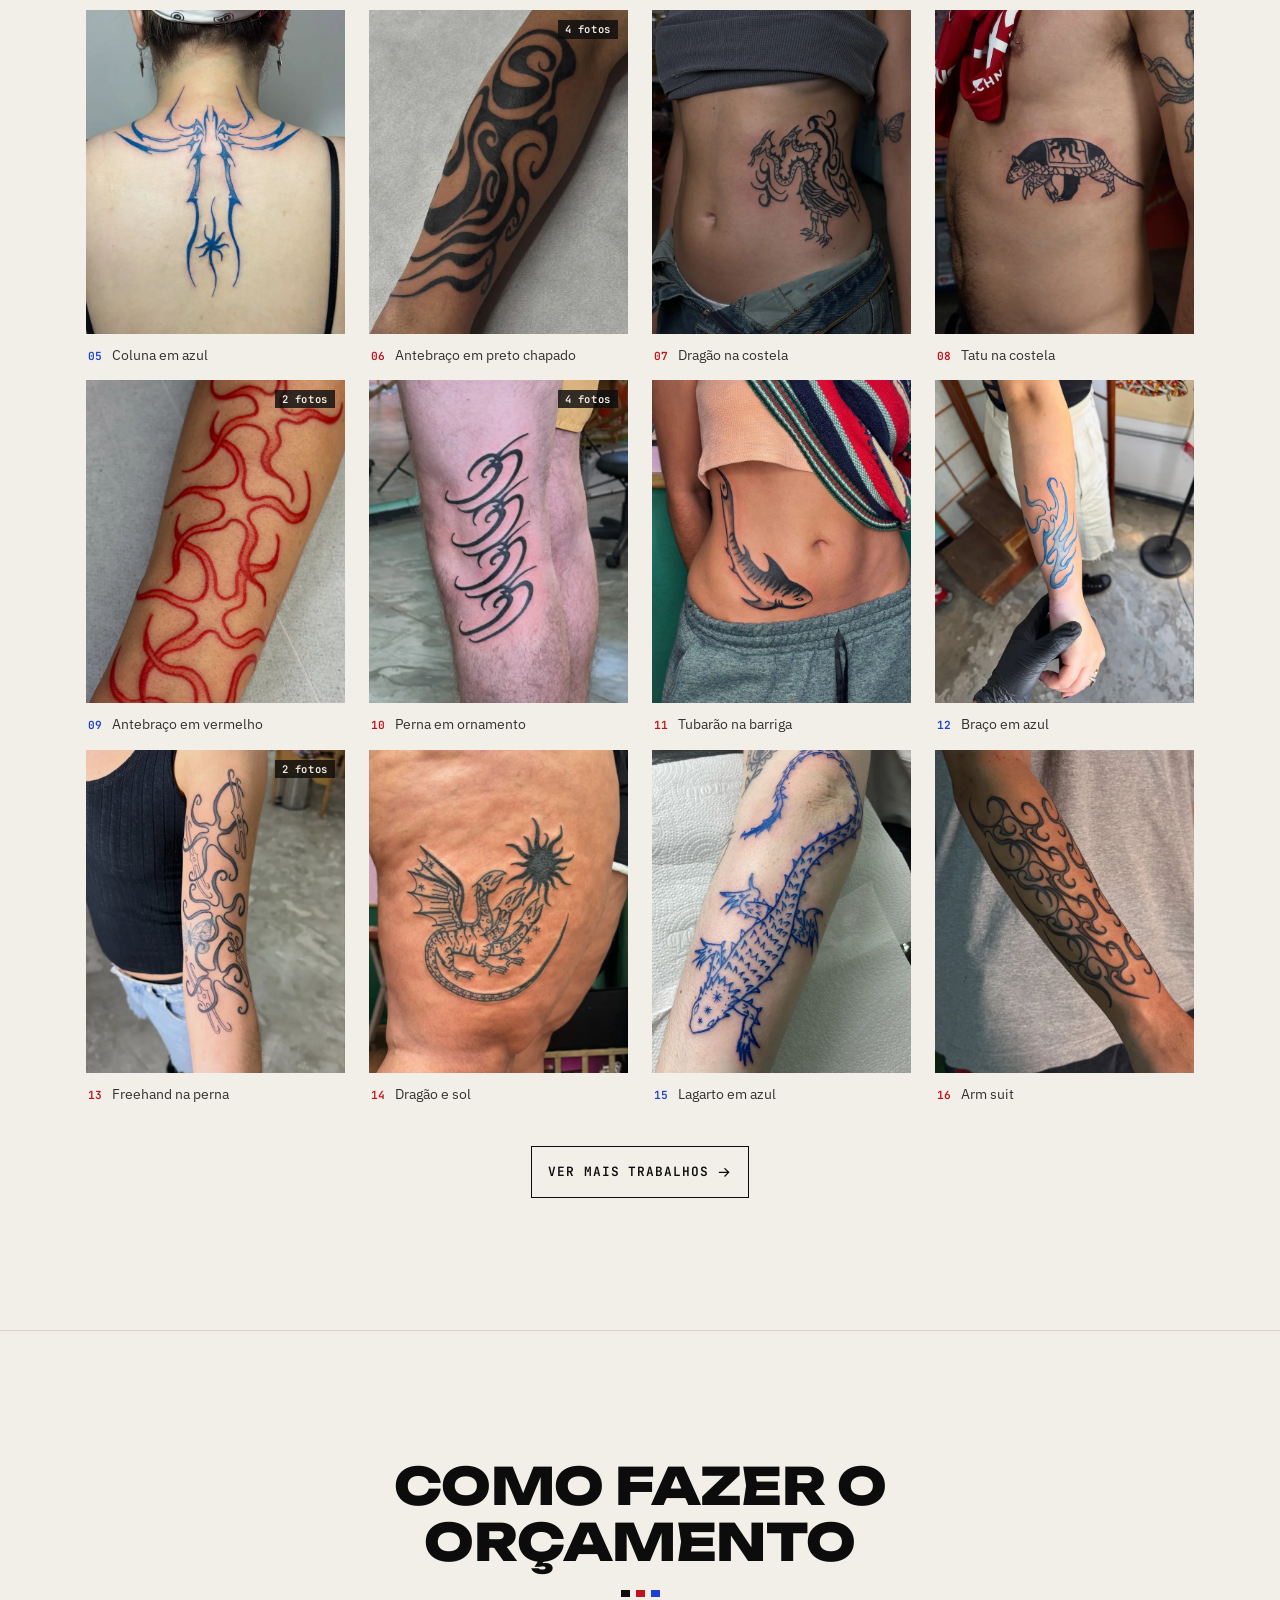
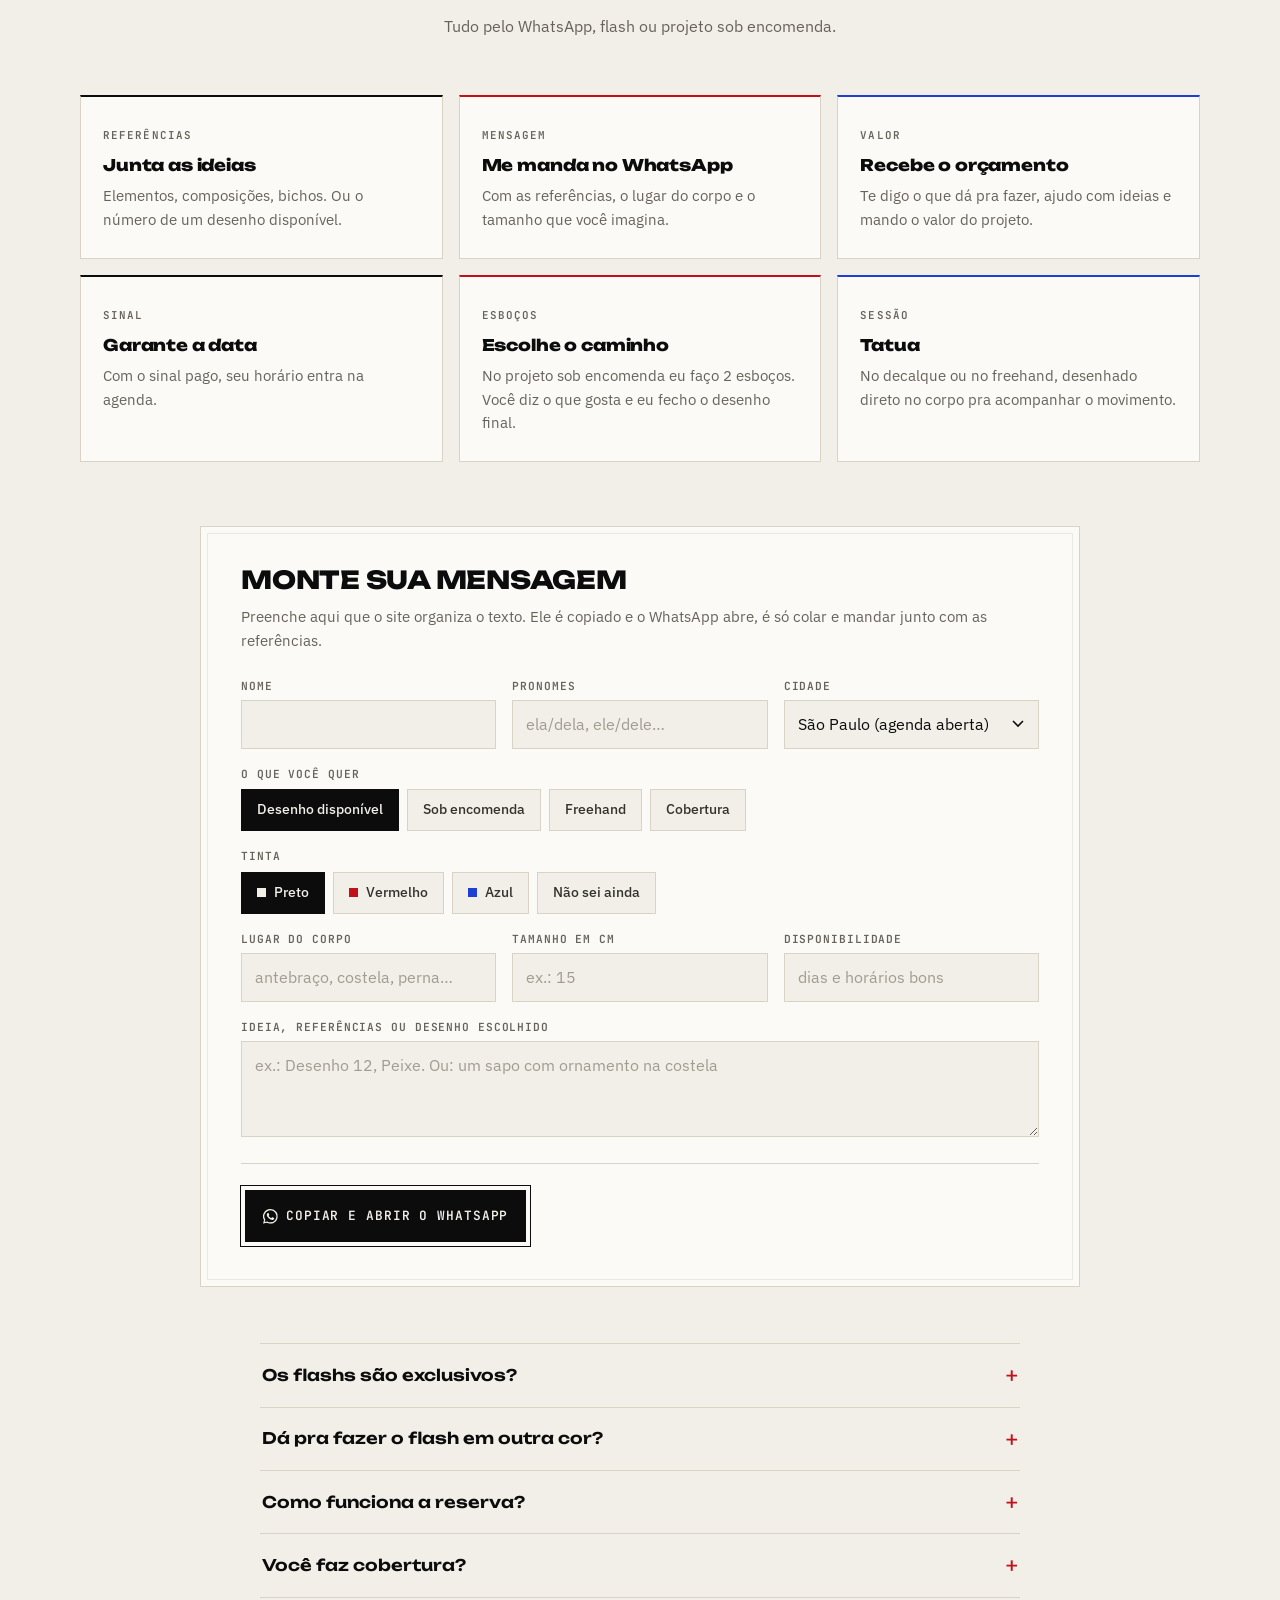
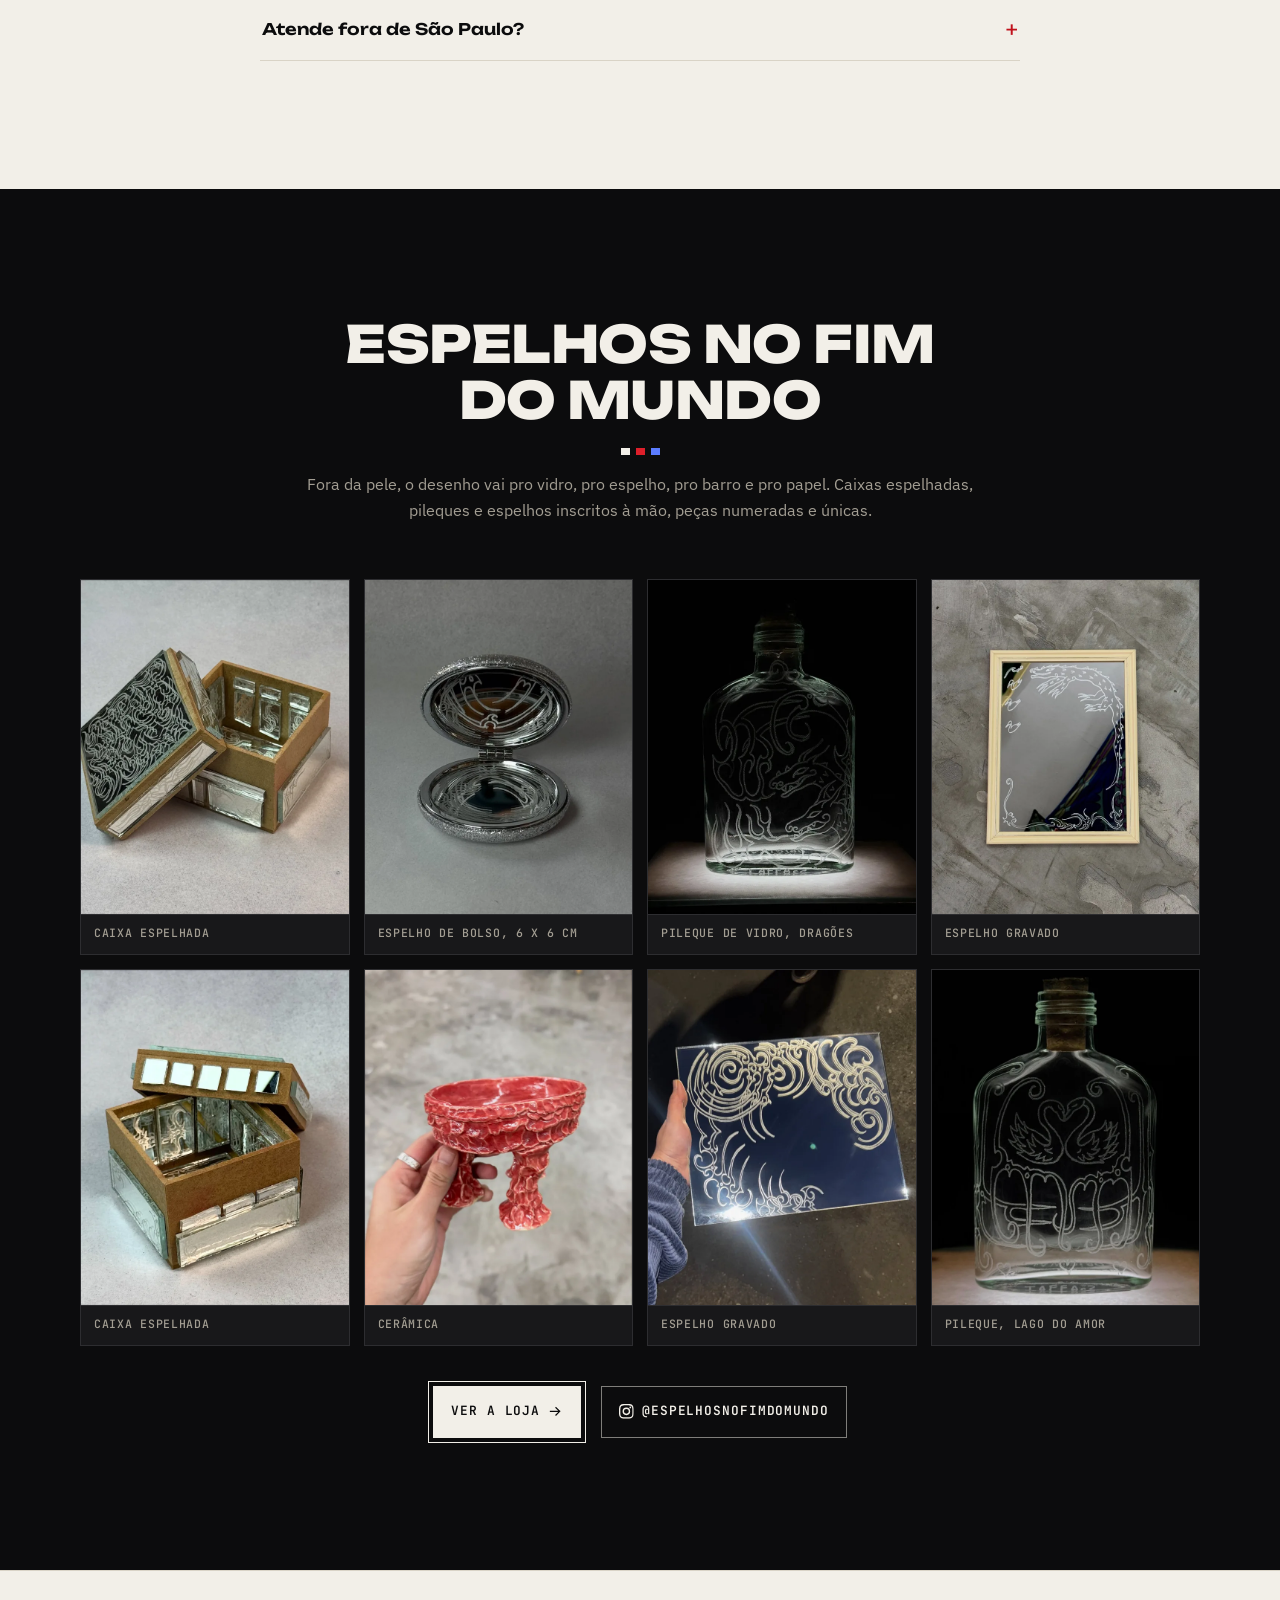
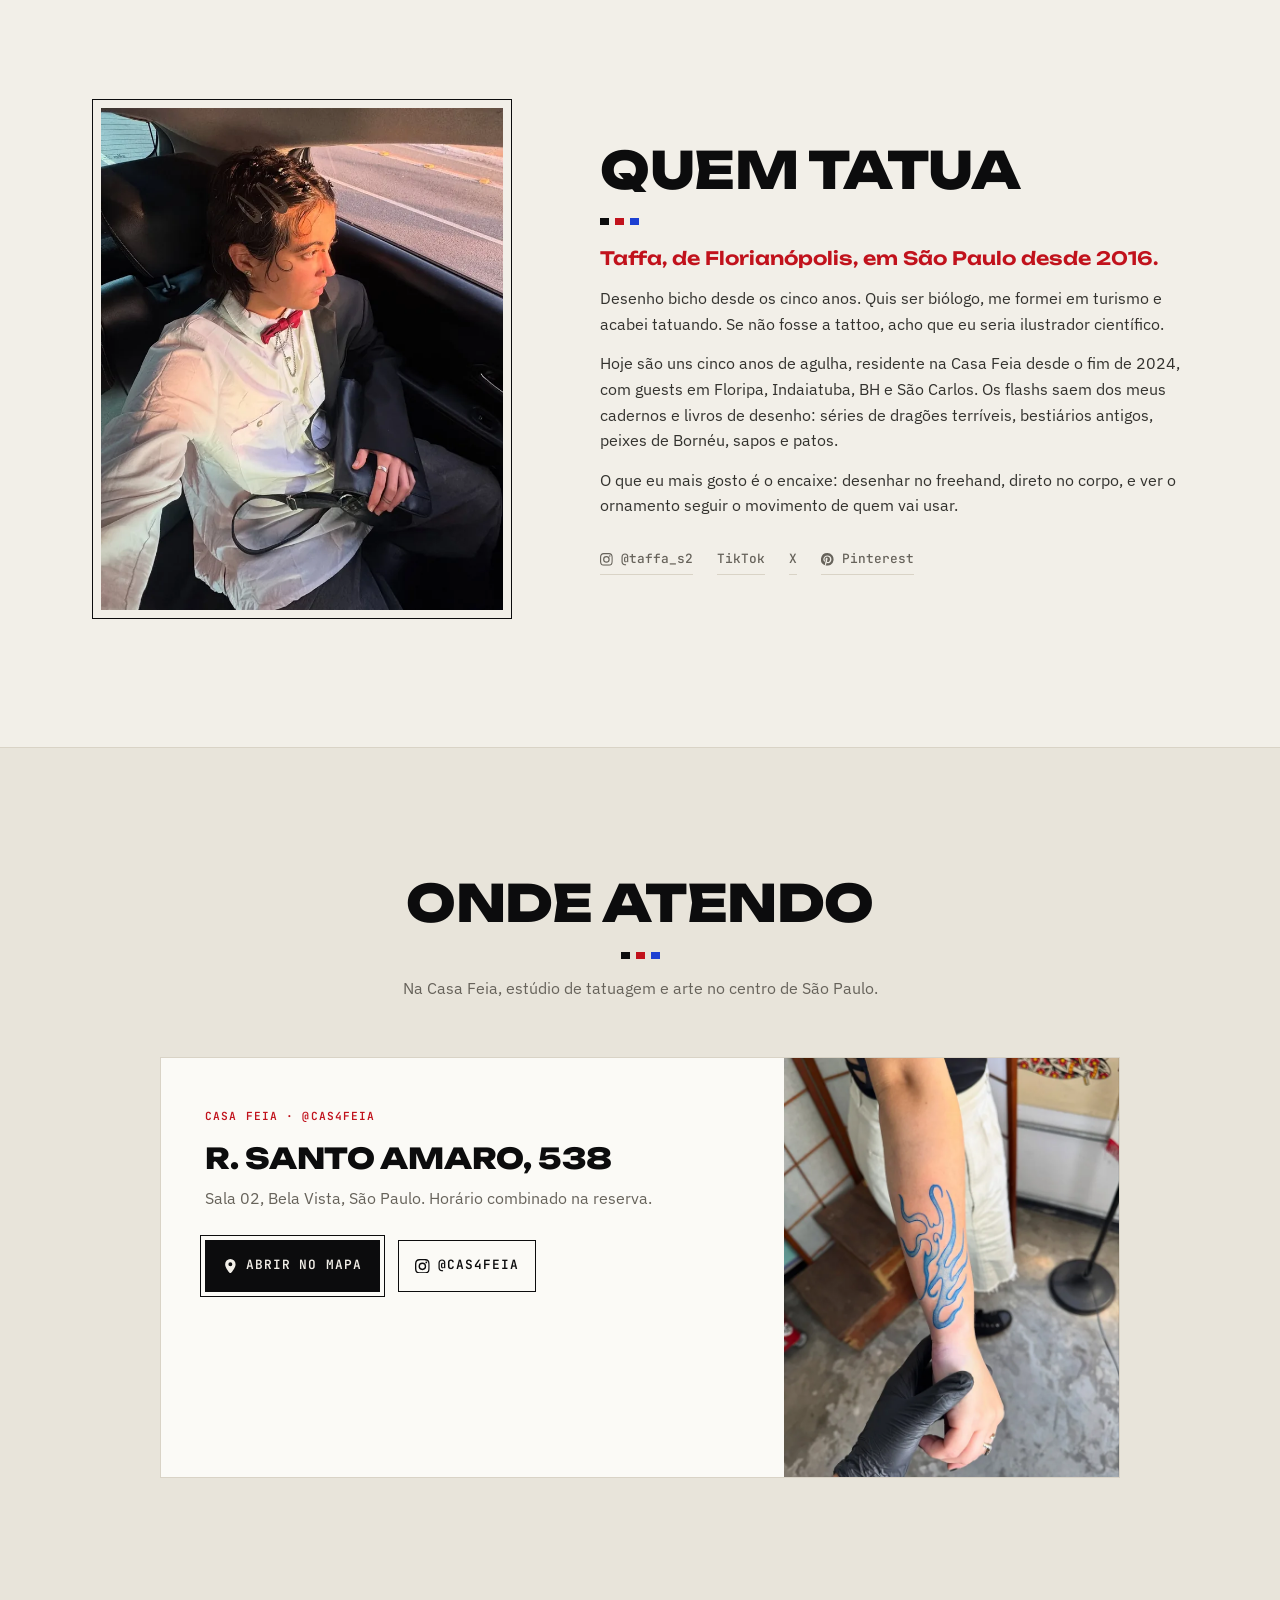
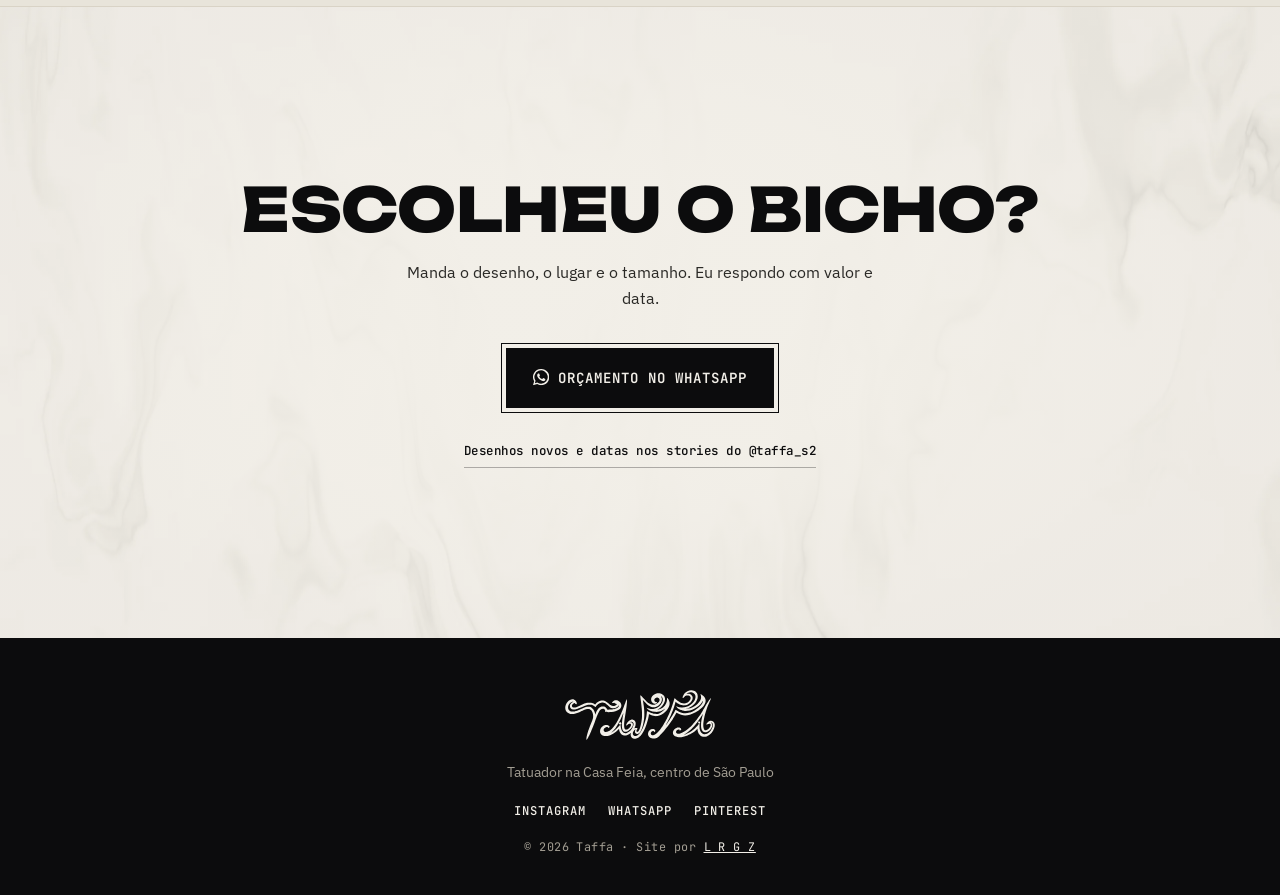
==== commit 8d477841: "Remove a seção Cicatrizadas e corrige o @ dos Espelhos no Fim do Mundo, com link da loja Co-Authored" ====
--- a/index.html
+++ b/index.html
@@ -166,26 +166,6 @@
   </div>
 </section>
 
-<section class="sec sec-papel" id="cicatrizadas">
-  <div class="sec-in">
-    <header class="sec-cab">
-      <h2>Cicatrizadas</h2>
-      <p>Fotos depois da cicatrização, a maioria mandada pelos próprios clientes.</p>
-    </header>
-    <ul class="cic">
-      <li><img src="assets/img/cic/1.webp" alt="Mariposa na perna, cicatrizada" loading="lazy" width="480" height="854"></li>
-      <li><img src="assets/img/cic/2.webp" alt="Figura no braço com 8 dias de cicatrização" loading="lazy" width="480" height="854"></li>
-      <li><img src="assets/img/cic/3.webp" alt="Cavalo na barriga com 1 ano" loading="lazy" width="480" height="854"></li>
-      <li><img src="assets/img/cic/4.webp" alt="Peixe na barriga, cicatrizado" loading="lazy" width="480" height="854"></li>
-      <li><img src="assets/img/cic/5.webp" alt="Vaso de flores na perna com 2 anos" loading="lazy" width="480" height="854"></li>
-      <li><img src="assets/img/cic/6.webp" alt="Bicho marinho no antebraço, cicatrizado" loading="lazy" width="480" height="854"></li>
-      <li><img src="assets/img/cic/7.webp" alt="Louva-a-deus vermelho, cicatrizado" loading="lazy" width="480" height="854"></li>
-      <li><img src="assets/img/cic/8.webp" alt="Ornamento azul na mão com 2 dias" loading="lazy" width="480" height="854"></li>
-      <li><img src="assets/img/cic/9.webp" alt="Bicho na costela, cicatrizado" loading="lazy" width="480" height="854"></li>
-    </ul>
-  </div>
-</section>
-
 <section class="sec" id="orcamento">
   <div class="sec-in">
     <header class="sec-cab">
@@ -275,8 +255,8 @@
       <li><img src="assets/img/arte/08.webp" alt="Pileque de vidro Lago do Amor" loading="lazy" width="720" height="900"><span>Pileque, Lago do Amor</span></li>
     </ul>
     <div class="arte-btns">
-      <a class="btn btn-papel" href="https://www.instagram.com/espelhosnofimdomund0/" target="_blank" rel="noopener"><svg><use href="#ig"/></svg><span>@espelhosnofimdomund0</span></a>
-      <a class="btn btn-linha" href="https://wa.me/message/C4M2BNL5XI5LP1" target="_blank" rel="noopener"><svg><use href="#zap"/></svg><span>Perguntar sobre uma peça</span></a>
+      <a class="btn btn-papel" href="https://espelhosnofimdomundo.lojavirtualnuvem.com.br/" target="_blank" rel="noopener"><span>Ver a loja</span><svg><use href="#seta"/></svg></a>
+      <a class="btn btn-linha" href="https://www.instagram.com/espelhosnofimdomundo/" target="_blank" rel="noopener"><svg><use href="#ig"/></svg><span>@espelhosnofimdomundo</span></a>
     </div>
   </div>
 </section>
--- a/assets/css/site.css
+++ b/assets/css/site.css
@@ -182,10 +182,6 @@
 .obra-leg span{font:600 .7rem/1 var(--f-mono);color:var(--sangue)}
 .obra-leg span.c-cor{color:var(--cobalto)}
 .grade-mais{display:flex;justify-content:center;margin-top:36px}
-
-/* cicatrizadas: os stories, em pé */
-.cic{display:grid;grid-template-columns:repeat(9,1fr);gap:10px}
-.cic img{aspect-ratio:9/16;width:100%;object-fit:cover;border:1px solid var(--fio);-webkit-user-drag:none;-webkit-touch-callout:none}
 
 /* orçamento */
 .passos{display:grid;grid-template-columns:repeat(3,1fr);gap:16px}
@@ -310,8 +306,6 @@
   .nav-menu{display:block;margin-left:0}
   .grade,.flash,.arte{grid-template-columns:repeat(3,1fr)}
   .passos{grid-template-columns:repeat(2,1fr)}
-  .cic{grid-template-columns:repeat(5,1fr)}
-  .cic li:nth-child(n+6){display:none}
   .agenda-in{grid-template-columns:auto 1fr}
   .agenda-btns{grid-column:1/-1}
 }
@@ -346,9 +340,6 @@
   .tintas{display:flex;overflow-x:auto;overflow-y:hidden;scroll-snap-type:x mandatory;gap:12px;margin:0 calc(var(--gut) * -1);padding:0 var(--gut) 8px;scrollbar-width:none}
   .tintas::-webkit-scrollbar{display:none}
   .tinta{flex:0 0 78%;scroll-snap-align:center}
-  .cic{display:flex;overflow-x:auto;overflow-y:hidden;scroll-snap-type:x mandatory;gap:10px;margin:0 calc(var(--gut) * -1);padding:0 var(--gut) 8px;scrollbar-width:none}
-  .cic::-webkit-scrollbar{display:none}
-  .cic li,.cic li:nth-child(n+6){display:block;flex:0 0 46%;scroll-snap-align:start}
   .passos{grid-template-columns:1fr}
   .msg{margin-left:calc(var(--gut) * -1);margin-right:calc(var(--gut) * -1);border-left:0;border-right:0}
   .msg-campos{grid-template-columns:1fr}
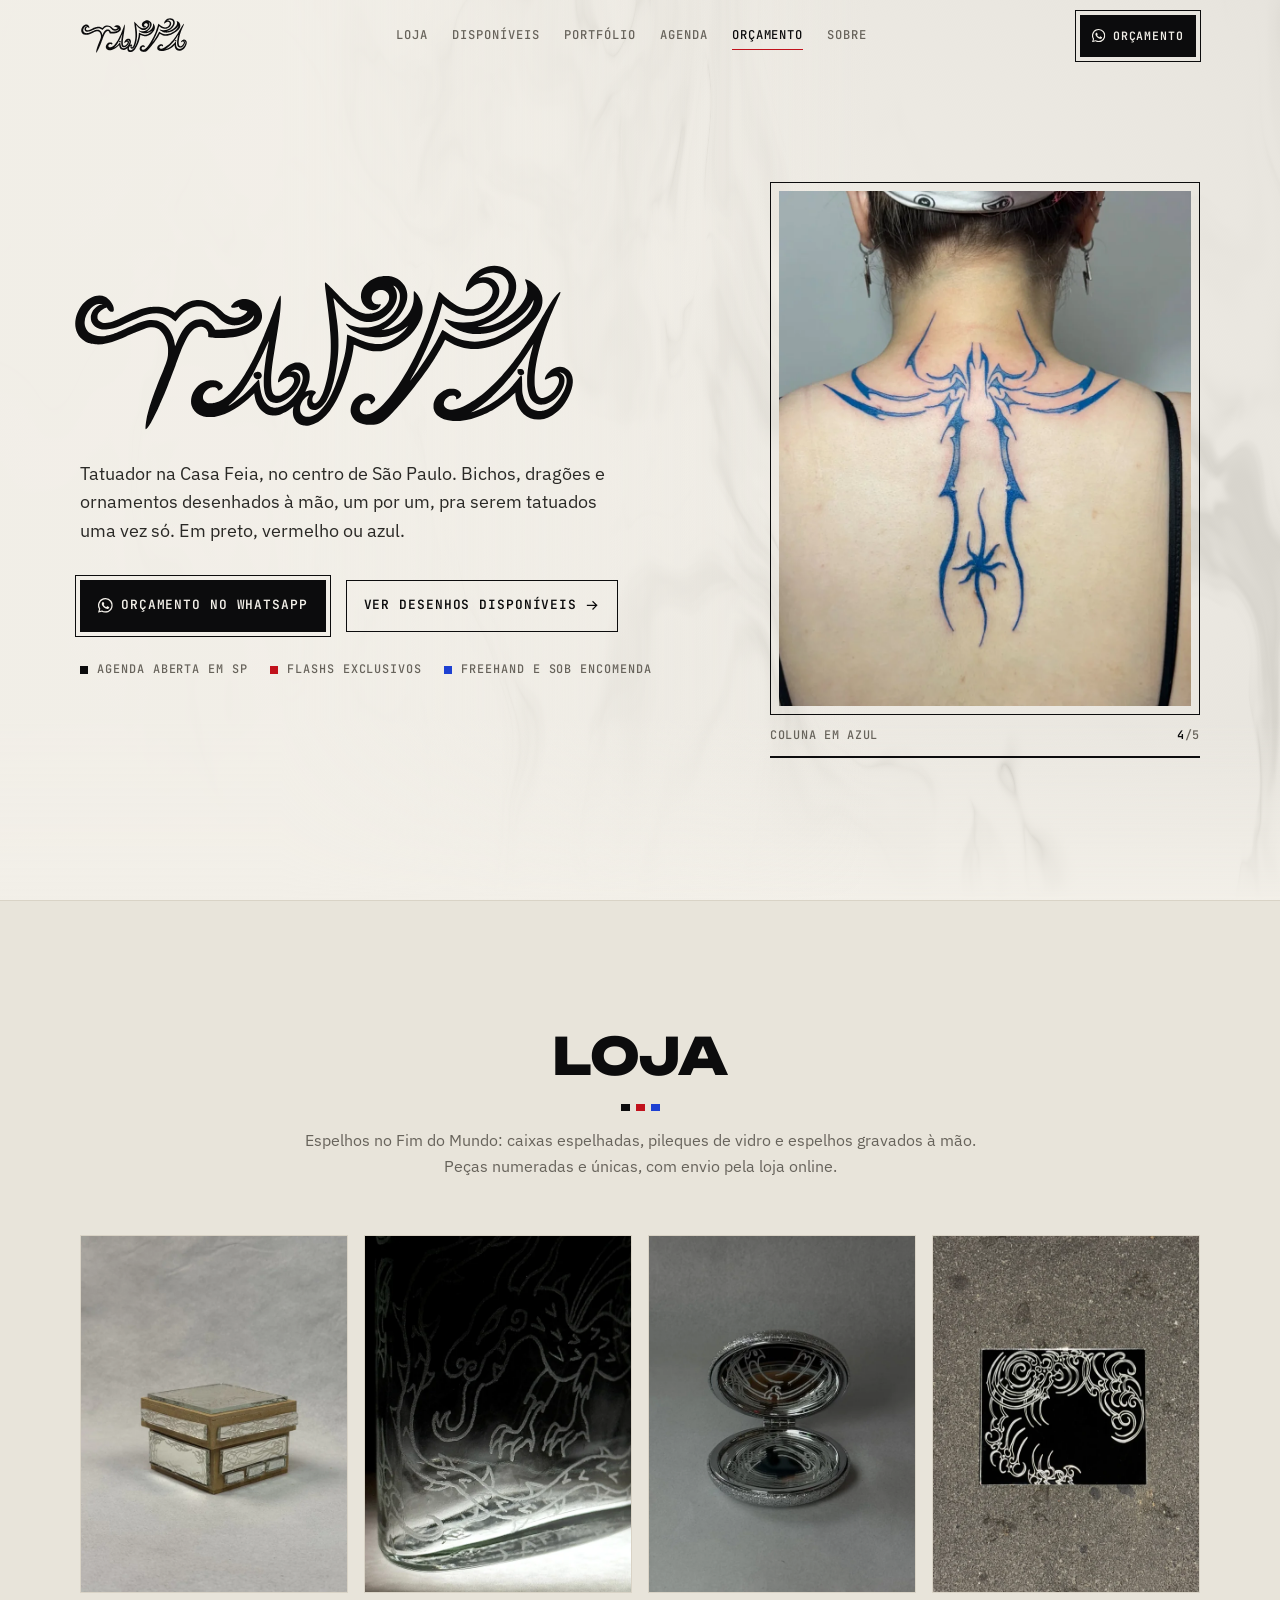
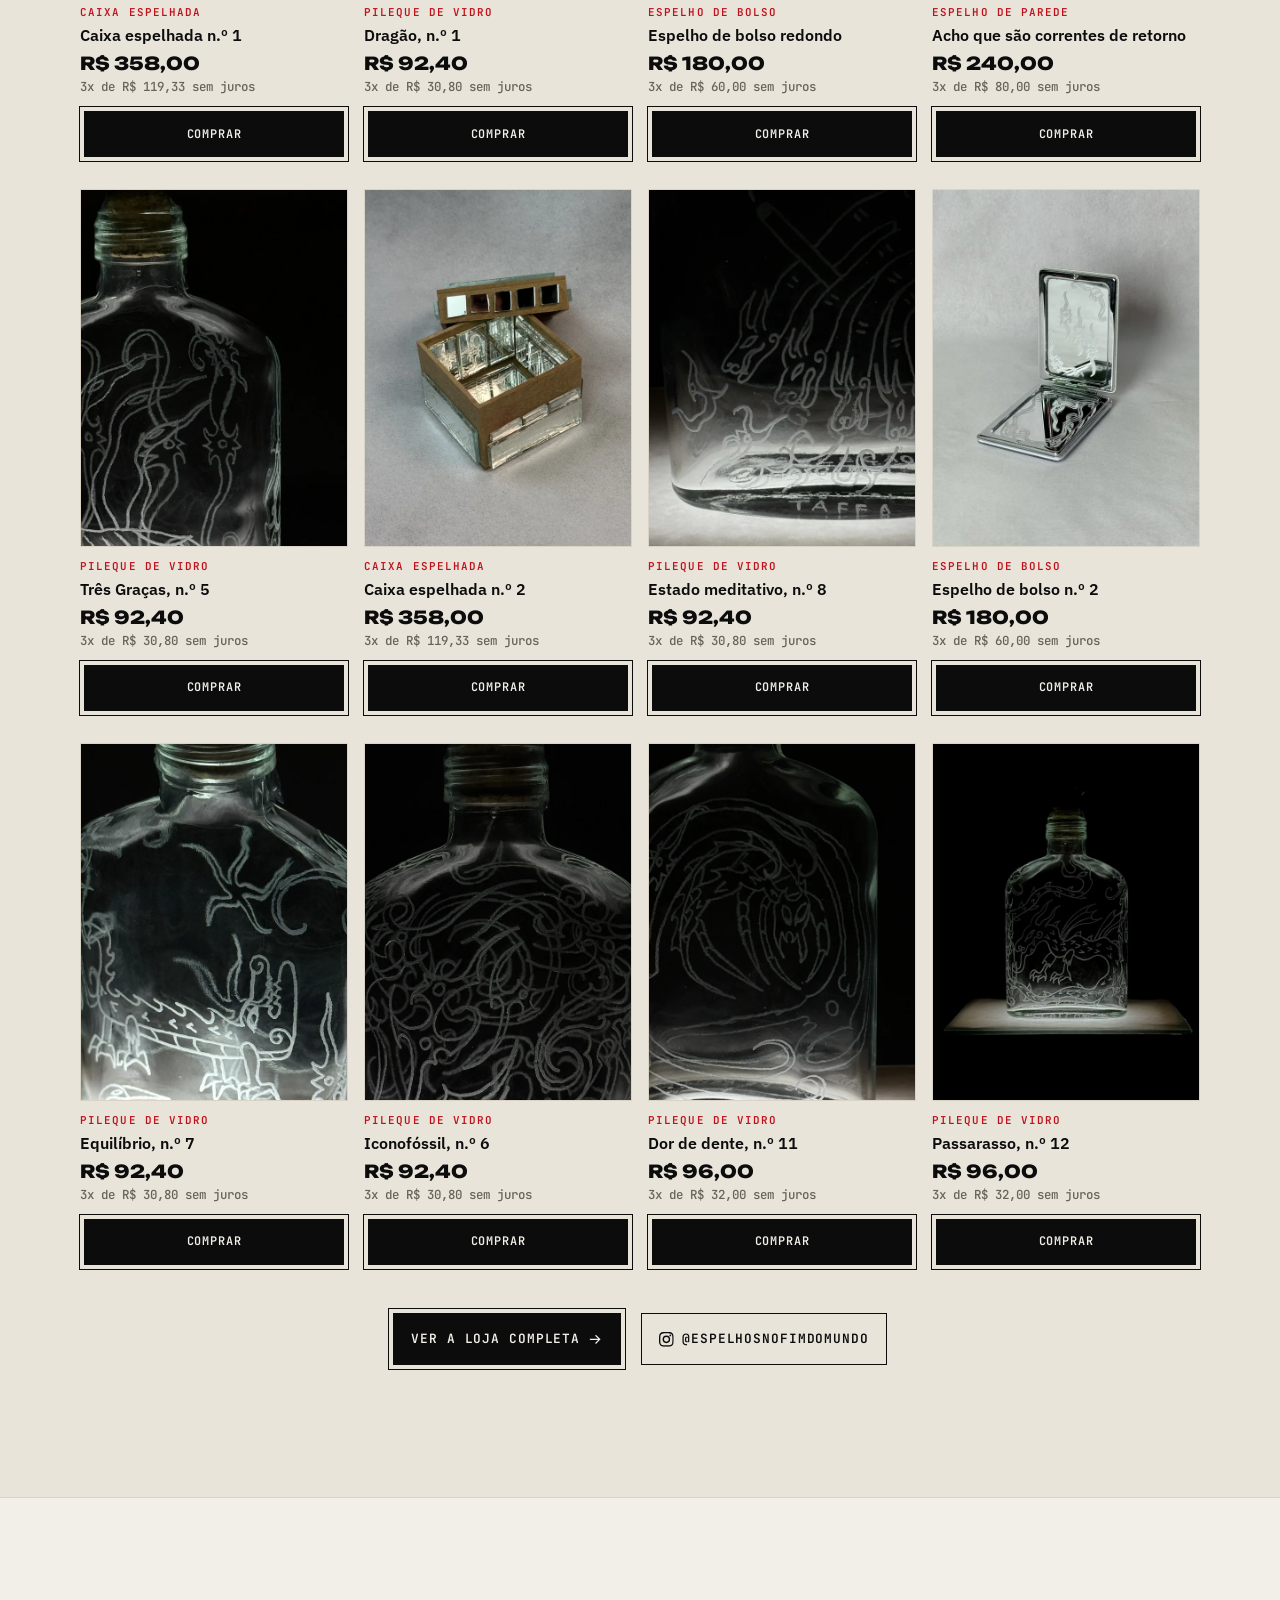
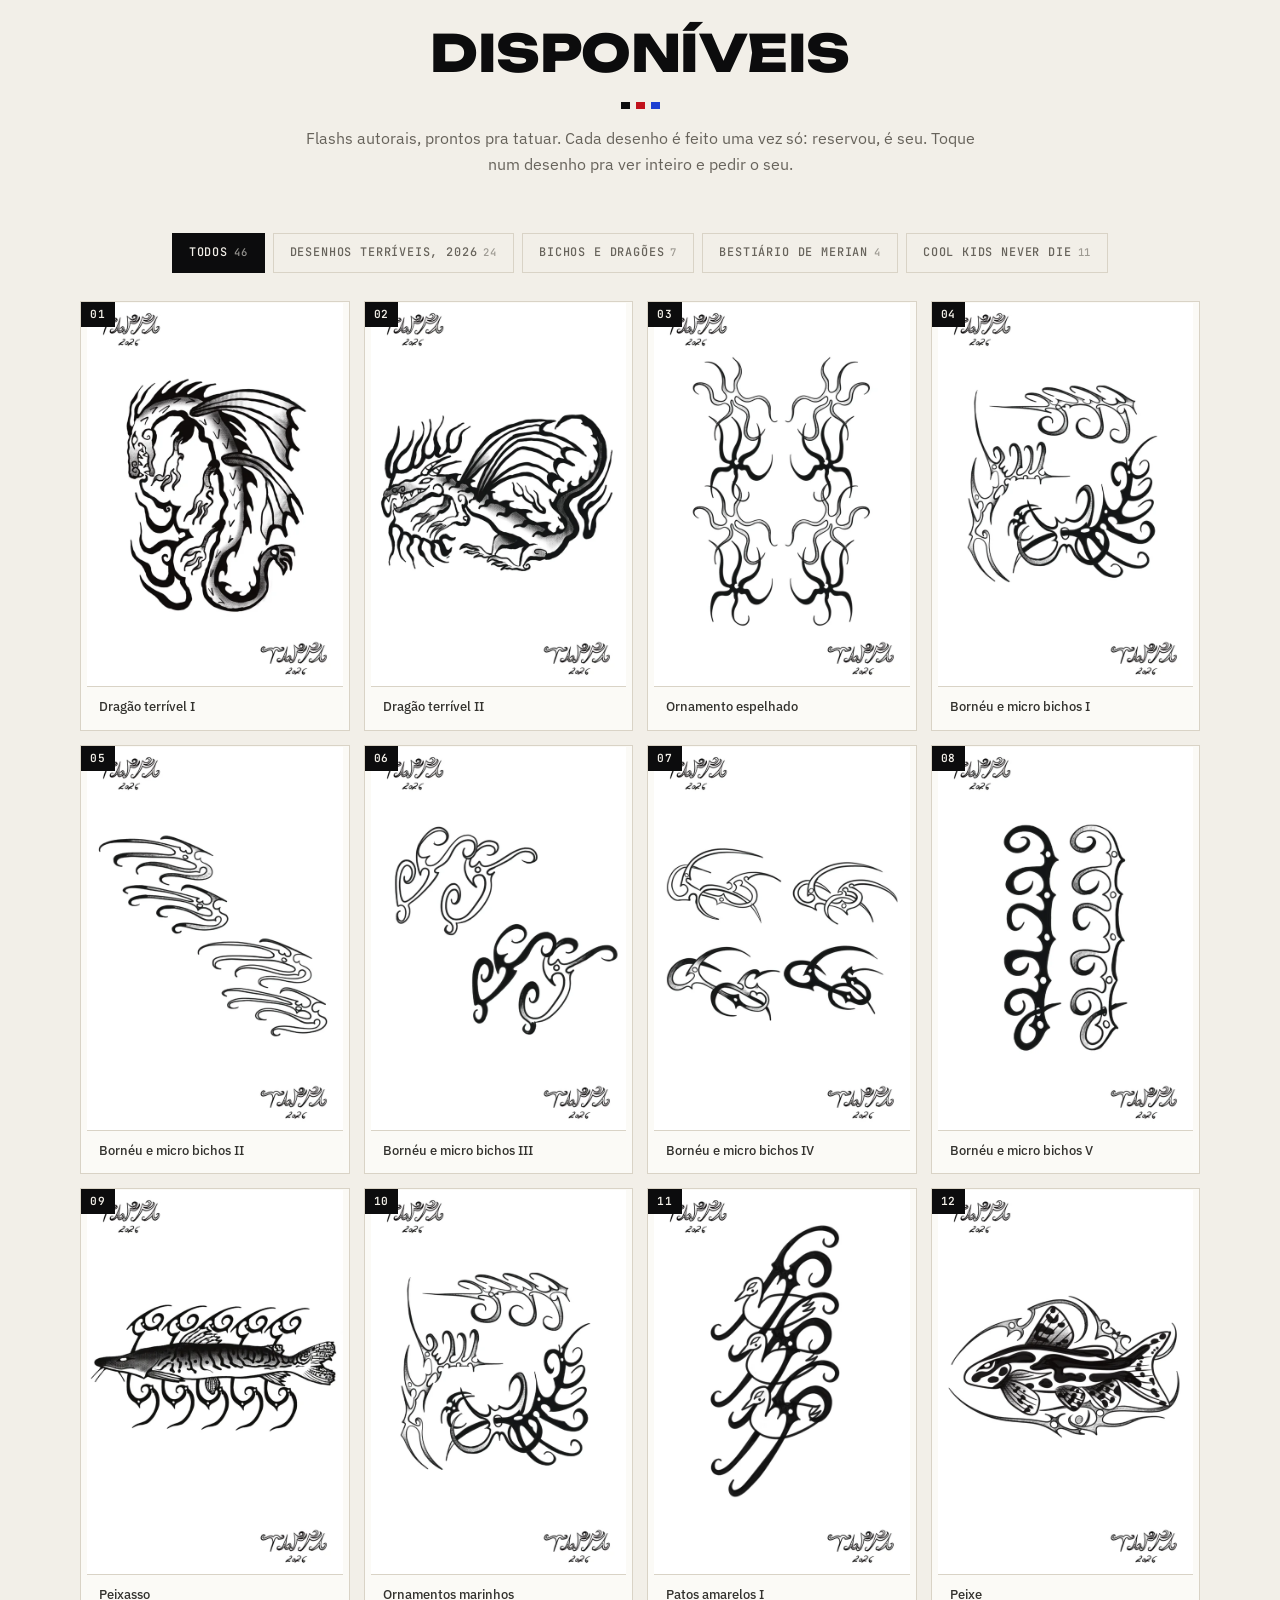
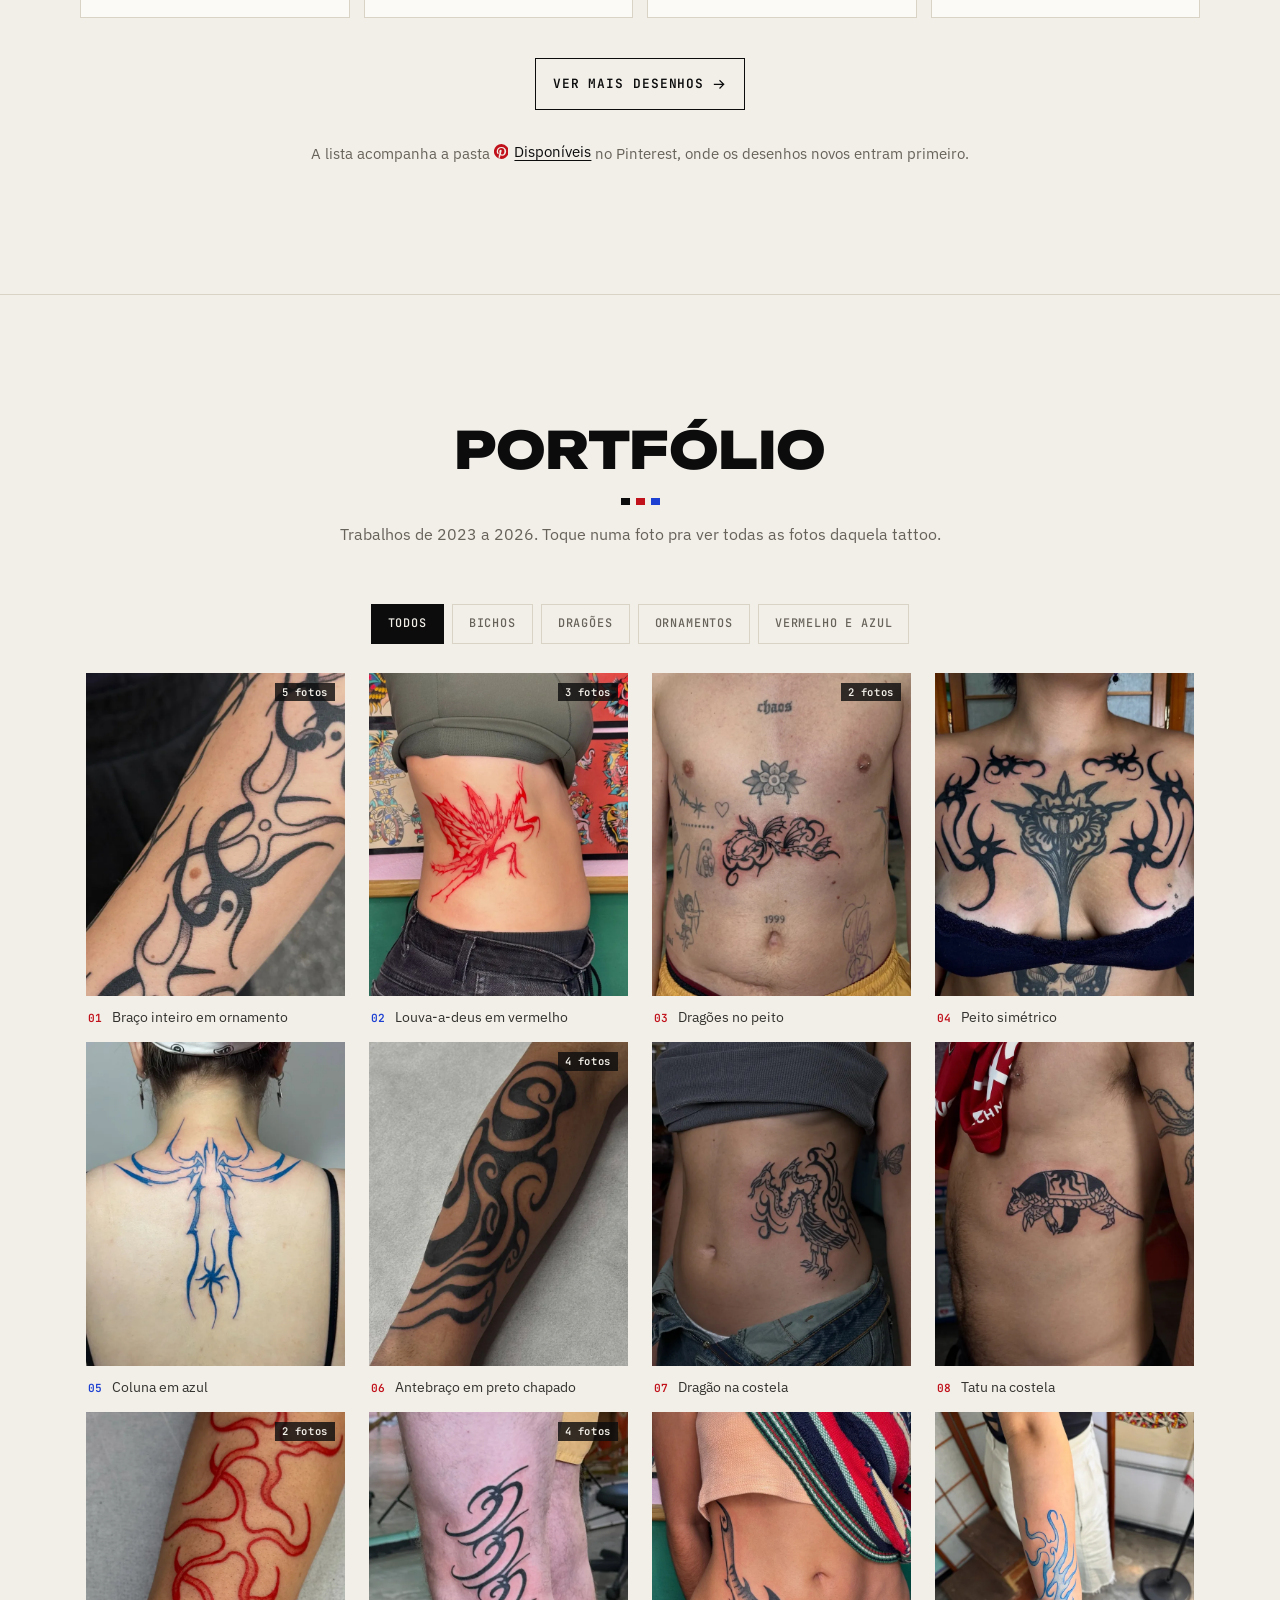
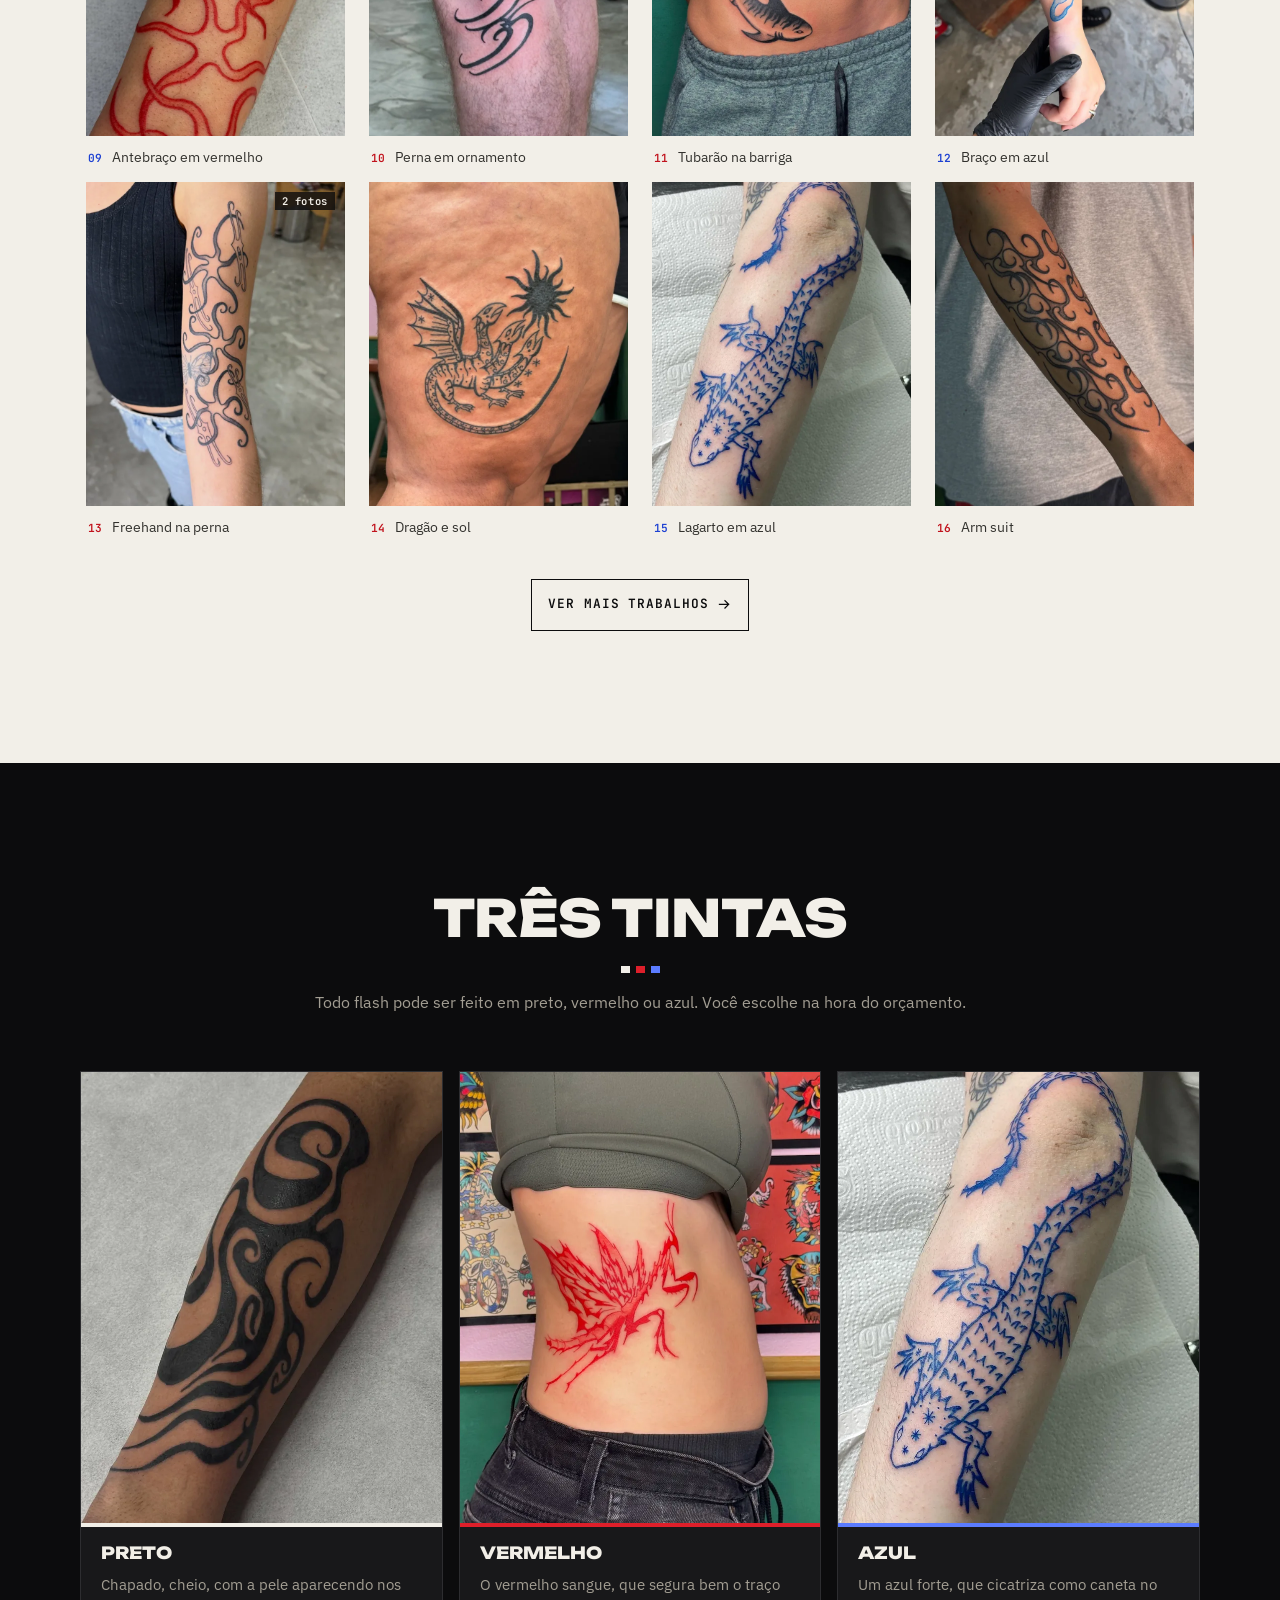
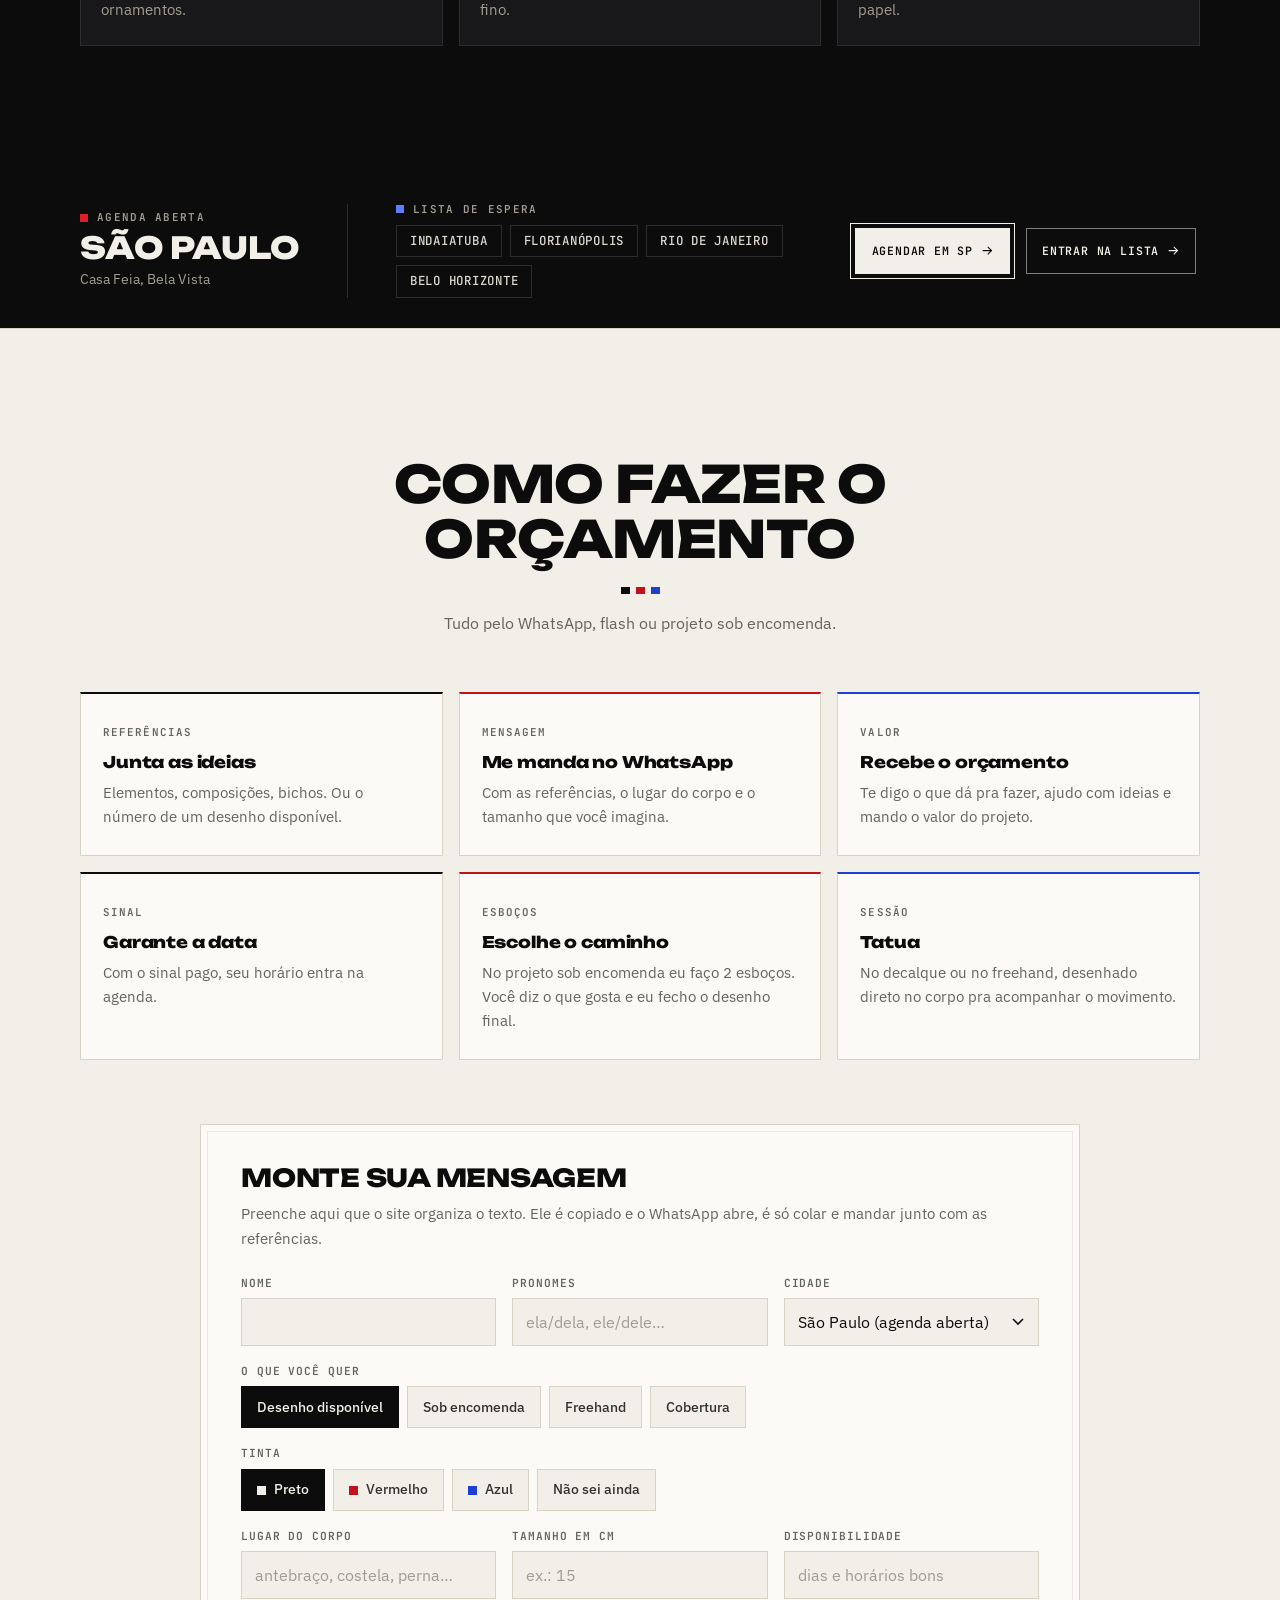
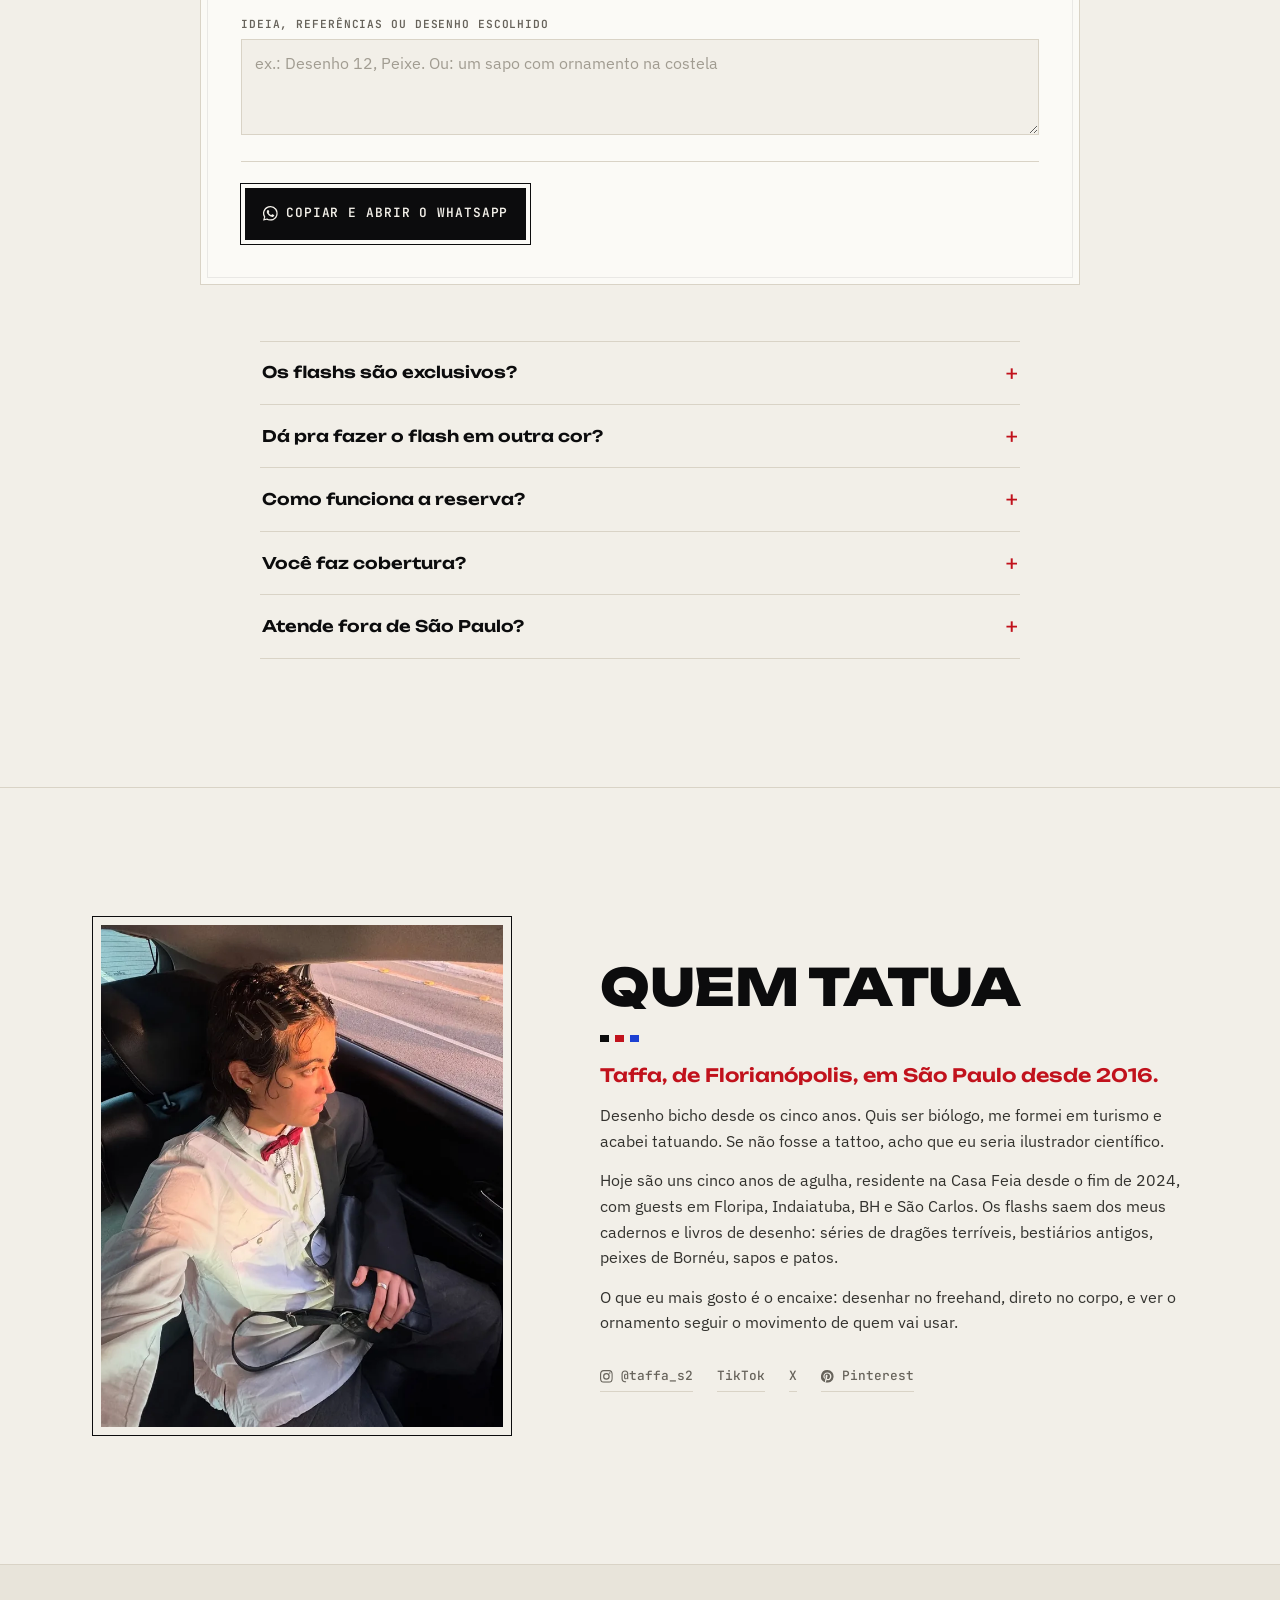
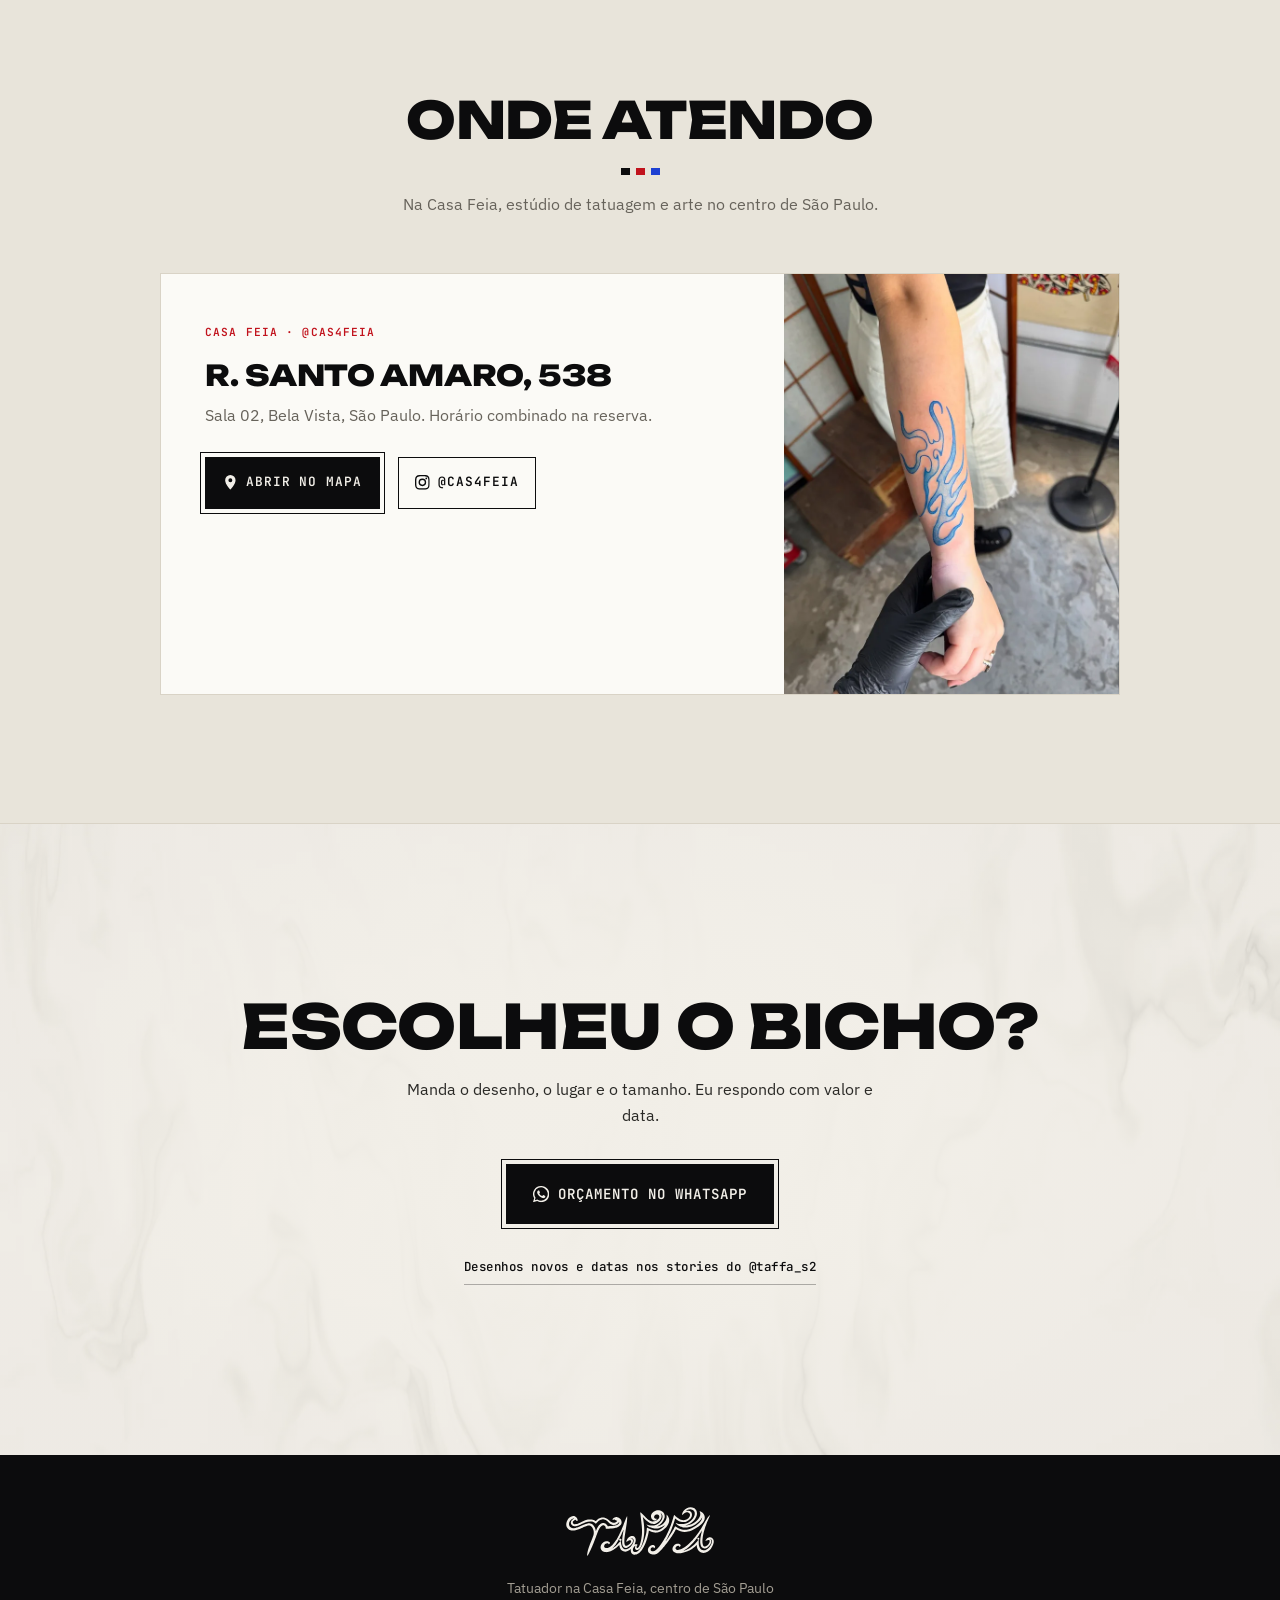
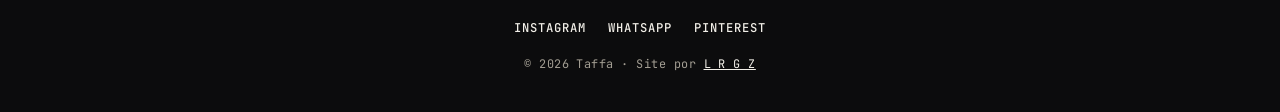
==== commit 97448bfc: "Loja: vitrine dos Espelhos no Fim do Mundo (Nuvemshop) com fotos, preços e links; nova ordem das seç" ====
--- a/index.html
+++ b/index.html
@@ -24,7 +24,7 @@
 <link rel="preconnect" href="https://fonts.gstatic.com" crossorigin>
 <link href="https://fonts.googleapis.com/css2?family=Unbounded:wght@400;600;800&family=IBM+Plex+Sans:wght@400;500;600&family=JetBrains+Mono:wght@400;600&display=swap" rel="stylesheet">
 <link rel="preload" as="image" href="assets/img/hero/1.webp">
-<link rel="stylesheet" href="assets/css/site.css?v=5">
+<link rel="stylesheet" href="assets/css/site.css?v=6">
 </head>
 <body>
 <svg width="0" height="0" style="position:absolute" aria-hidden="true">
@@ -39,11 +39,11 @@
   <div class="nav-in">
     <a href="#inicio" class="nav-logo" aria-label="Taffa, início"><span class="logo-mask"></span></a>
     <nav class="nav-links" aria-label="Seções">
+      <a href="#loja">Loja</a>
       <a href="#disponiveis">Disponíveis</a>
       <a href="#portfolio">Portfólio</a>
       <a href="#agenda">Agenda</a>
       <a href="#orcamento">Orçamento</a>
-      <a href="#espelhos">Espelhos</a>
       <a href="#sobre">Sobre</a>
     </nav>
     <a class="btn btn-tinta btn-nav" href="https://wa.me/message/C4M2BNL5XI5LP1" target="_blank" rel="noopener"><svg><use href="#zap"/></svg><span>Orçamento</span></a>
@@ -53,11 +53,11 @@
 
 <div class="menu" id="menu" hidden>
   <nav aria-label="Menu">
+    <a href="#loja">Loja</a>
     <a href="#disponiveis">Disponíveis</a>
     <a href="#portfolio">Portfólio</a>
     <a href="#agenda">Agenda</a>
     <a href="#orcamento">Orçamento</a>
-    <a href="#espelhos">Espelhos no Fim do Mundo</a>
     <a href="#sobre">Sobre</a>
     <a href="#onde">Onde</a>
   </nav>
@@ -96,6 +96,68 @@
   </div>
 </section>
 
+<section class="sec sec-papel" id="loja">
+  <div class="sec-in">
+    <header class="sec-cab">
+      <h2>Loja</h2>
+      <p>Espelhos no Fim do Mundo: caixas espelhadas, pileques de vidro e espelhos gravados à mão. Peças numeradas e únicas, com envio pela loja online.</p>
+    </header>
+    <!-- vitrine: assets/loja.json e assets/img/loja, gerados por tools/processar_loja.py a partir da loja Nuvemshop -->
+    <ul class="produtos" id="produtos"></ul>
+    <div class="loja-btns">
+      <a class="btn btn-tinta" href="https://espelhosnofimdomundo.lojavirtualnuvem.com.br/produtos/" target="_blank" rel="noopener"><span>Ver a loja completa</span><svg><use href="#seta"/></svg></a>
+      <a class="btn btn-linha" href="https://www.instagram.com/espelhosnofimdomundo/" target="_blank" rel="noopener"><svg><use href="#ig"/></svg><span>@espelhosnofimdomundo</span></a>
+    </div>
+  </div>
+</section>
+
+<section class="sec" id="disponiveis">
+  <div class="sec-in">
+    <header class="sec-cab">
+      <h2>Disponíveis</h2>
+      <p>Flashs autorais, prontos pra tatuar. Cada desenho é feito uma vez só: reservou, é seu. Toque num desenho pra ver inteiro e pedir o seu.</p>
+    </header>
+    <div class="filtros" role="tablist" aria-label="Filtrar por série" id="series">
+      <button role="tab" aria-selected="true" data-s="todos">Todos</button>
+    </div>
+    <ul class="flash" id="flash"></ul>
+    <div class="grade-mais"><button class="btn btn-linha" id="flash-mais"><span>Ver mais desenhos</span><svg><use href="#seta"/></svg></button></div>
+    <p class="flash-nota">A lista acompanha a pasta <a href="https://br.pinterest.com/taffa_s2/dispon%C3%ADveis/" target="_blank" rel="noopener"><svg><use href="#pin"/></svg>Disponíveis</a> no Pinterest, onde os desenhos novos entram primeiro.</p>
+  </div>
+</section>
+
+<section class="sec" id="portfolio">
+  <div class="sec-in">
+    <header class="sec-cab">
+      <h2>Portfólio</h2>
+      <p>Trabalhos de 2023 a 2026. Toque numa foto pra ver todas as fotos daquela tattoo.</p>
+    </header>
+    <div class="filtros" role="tablist" aria-label="Filtrar por tema">
+      <button role="tab" aria-selected="true" data-f="todos">Todos</button>
+      <button role="tab" aria-selected="false" data-f="bichos">Bichos</button>
+      <button role="tab" aria-selected="false" data-f="dragoes">Dragões</button>
+      <button role="tab" aria-selected="false" data-f="ornamento">Ornamentos</button>
+      <button role="tab" aria-selected="false" data-f="cor">Vermelho e azul</button>
+    </div>
+    <ul class="grade" id="grade"></ul>
+    <div class="grade-mais"><button class="btn btn-linha" id="mais"><span>Ver mais trabalhos</span><svg><use href="#seta"/></svg></button></div>
+  </div>
+</section>
+
+<section class="sec sec-tinta" id="tintas">
+  <div class="sec-in">
+    <header class="sec-cab">
+      <h2>Três tintas</h2>
+      <p>Todo flash pode ser feito em preto, vermelho ou azul. Você escolhe na hora do orçamento.</p>
+    </header>
+    <ul class="tintas">
+      <li class="tinta tinta-preto"><img src="assets/img/obras/06.webp" alt="Antebraço em preto chapado" loading="lazy" width="720" height="900"><div><b>Preto</b><span>Chapado, cheio, com a pele aparecendo nos ornamentos.</span></div></li>
+      <li class="tinta tinta-sangue"><img src="assets/img/obras/02.webp" alt="Louva-a-deus em vermelho" loading="lazy" width="720" height="900"><div><b>Vermelho</b><span>O vermelho sangue, que segura bem o traço fino.</span></div></li>
+      <li class="tinta tinta-cobalto"><img src="assets/img/obras/15.webp" alt="Lagarto em azul" loading="lazy" width="720" height="900"><div><b>Azul</b><span>Um azul forte, que cicatriza como caneta no papel.</span></div></li>
+    </ul>
+  </div>
+</section>
+
 <section class="agenda" id="agenda" aria-label="Agenda">
   <div class="agenda-in">
     <div class="agenda-aberta">
@@ -116,53 +178,6 @@
       <a class="btn btn-papel" href="#orcamento" data-cidade="São Paulo"><span>Agendar em SP</span><svg><use href="#seta"/></svg></a>
       <a class="btn btn-linha-cl" href="#orcamento" data-cidade="lista"><span>Entrar na lista</span><svg><use href="#seta"/></svg></a>
     </div>
-  </div>
-</section>
-
-<section class="sec" id="disponiveis">
-  <div class="sec-in">
-    <header class="sec-cab">
-      <h2>Disponíveis</h2>
-      <p>Flashs autorais, prontos pra tatuar. Cada desenho é feito uma vez só: reservou, é seu. Toque num desenho pra ver inteiro e pedir o seu.</p>
-    </header>
-    <div class="filtros" role="tablist" aria-label="Filtrar por série" id="series">
-      <button role="tab" aria-selected="true" data-s="todos">Todos</button>
-    </div>
-    <ul class="flash" id="flash"></ul>
-    <div class="grade-mais"><button class="btn btn-linha" id="flash-mais"><span>Ver mais desenhos</span><svg><use href="#seta"/></svg></button></div>
-    <p class="flash-nota">A lista acompanha a pasta <a href="https://br.pinterest.com/taffa_s2/dispon%C3%ADveis/" target="_blank" rel="noopener"><svg><use href="#pin"/></svg>Disponíveis</a> no Pinterest, onde os desenhos novos entram primeiro.</p>
-  </div>
-</section>
-
-<section class="sec sec-tinta" id="tintas">
-  <div class="sec-in">
-    <header class="sec-cab">
-      <h2>Três tintas</h2>
-      <p>Todo flash pode ser feito em preto, vermelho ou azul. Você escolhe na hora do orçamento.</p>
-    </header>
-    <ul class="tintas">
-      <li class="tinta tinta-preto"><img src="assets/img/obras/06.webp" alt="Antebraço em preto chapado" loading="lazy" width="720" height="900"><div><b>Preto</b><span>Chapado, cheio, com a pele aparecendo nos ornamentos.</span></div></li>
-      <li class="tinta tinta-sangue"><img src="assets/img/obras/02.webp" alt="Louva-a-deus em vermelho" loading="lazy" width="720" height="900"><div><b>Vermelho</b><span>O vermelho sangue, que segura bem o traço fino.</span></div></li>
-      <li class="tinta tinta-cobalto"><img src="assets/img/obras/15.webp" alt="Lagarto em azul" loading="lazy" width="720" height="900"><div><b>Azul</b><span>Um azul forte, que cicatriza como caneta no papel.</span></div></li>
-    </ul>
-  </div>
-</section>
-
-<section class="sec" id="portfolio">
-  <div class="sec-in">
-    <header class="sec-cab">
-      <h2>Portfólio</h2>
-      <p>Trabalhos de 2023 a 2026. Toque numa foto pra ver todas as fotos daquela tattoo.</p>
-    </header>
-    <div class="filtros" role="tablist" aria-label="Filtrar por tema">
-      <button role="tab" aria-selected="true" data-f="todos">Todos</button>
-      <button role="tab" aria-selected="false" data-f="bichos">Bichos</button>
-      <button role="tab" aria-selected="false" data-f="dragoes">Dragões</button>
-      <button role="tab" aria-selected="false" data-f="ornamento">Ornamentos</button>
-      <button role="tab" aria-selected="false" data-f="cor">Vermelho e azul</button>
-    </div>
-    <ul class="grade" id="grade"></ul>
-    <div class="grade-mais"><button class="btn btn-linha" id="mais"><span>Ver mais trabalhos</span><svg><use href="#seta"/></svg></button></div>
   </div>
 </section>
 
@@ -238,29 +253,6 @@
   </div>
 </section>
 
-<section class="sec sec-tinta" id="espelhos">
-  <div class="sec-in">
-    <header class="sec-cab">
-      <h2>Espelhos no Fim do Mundo</h2>
-      <p>Fora da pele, o desenho vai pro vidro, pro espelho, pro barro e pro papel. Caixas espelhadas, pileques e espelhos inscritos à mão, peças numeradas e únicas.</p>
-    </header>
-    <ul class="arte">
-      <li><img src="assets/img/arte/01.webp" alt="Caixa espelhada feita à mão" loading="lazy" width="720" height="900"><span>Caixa espelhada</span></li>
-      <li><img src="assets/img/arte/02.webp" alt="Espelho de bolso inscrito à mão" loading="lazy" width="720" height="900"><span>Espelho de bolso, 6 x 6 cm</span></li>
-      <li><img src="assets/img/arte/03.webp" alt="Pileque de vidro com dragões gravados" loading="lazy" width="720" height="900"><span>Pileque de vidro, dragões</span></li>
-      <li><img src="assets/img/arte/04.webp" alt="Espelho com moldura e desenho gravado" loading="lazy" width="720" height="900"><span>Espelho gravado</span></li>
-      <li><img src="assets/img/arte/05.webp" alt="Caixa espelhada aberta" loading="lazy" width="720" height="900"><span>Caixa espelhada</span></li>
-      <li><img src="assets/img/arte/06.webp" alt="Peça de cerâmica vermelha" loading="lazy" width="720" height="900"><span>Cerâmica</span></li>
-      <li><img src="assets/img/arte/07.webp" alt="Espelho com ornamentos gravados" loading="lazy" width="720" height="900"><span>Espelho gravado</span></li>
-      <li><img src="assets/img/arte/08.webp" alt="Pileque de vidro Lago do Amor" loading="lazy" width="720" height="900"><span>Pileque, Lago do Amor</span></li>
-    </ul>
-    <div class="arte-btns">
-      <a class="btn btn-papel" href="https://espelhosnofimdomundo.lojavirtualnuvem.com.br/" target="_blank" rel="noopener"><span>Ver a loja</span><svg><use href="#seta"/></svg></a>
-      <a class="btn btn-linha" href="https://www.instagram.com/espelhosnofimdomundo/" target="_blank" rel="noopener"><svg><use href="#ig"/></svg><span>@espelhosnofimdomundo</span></a>
-    </div>
-  </div>
-</section>
-
 <section class="sec" id="sobre">
   <div class="sec-in sobre">
     <figure class="sobre-foto"><img src="assets/img/taffa.webp" alt="Taffa sentado no estúdio" loading="lazy" width="720" height="900"></figure>
@@ -335,6 +327,6 @@
 </div>
 
 <script src="assets/js/fumaca.js?v=2" defer></script>
-<script src="assets/js/site.js?v=3" defer></script>
+<script src="assets/js/site.js?v=4" defer></script>
 </body>
 </html>
--- a/assets/css/site.css
+++ b/assets/css/site.css
@@ -234,13 +234,26 @@
 .faq details[open] summary::after{transform:rotate(45deg)}
 .faq details p{padding:0 2px 22px;color:var(--cinza)}
 
-/* espelhos no fim do mundo */
-.arte{display:grid;grid-template-columns:repeat(4,1fr);gap:14px}
-.arte li{position:relative;border:1px solid var(--fio-esc);overflow:hidden;background:var(--grafite)}
-.arte img{aspect-ratio:4/5;width:100%;object-fit:cover;transition:transform .8s var(--ease)}
-.arte li:hover img{transform:scale(1.04)}
-.arte span{display:block;padding:11px 13px 13px;font:500 .72rem/1.3 var(--f-mono);letter-spacing:.06em;text-transform:uppercase;color:var(--cinza-cl);border-top:1px solid var(--fio-esc)}
-.arte-btns{display:flex;flex-wrap:wrap;justify-content:center;gap:12px;margin-top:36px}
+/* loja: vitrine dos Espelhos no Fim do Mundo (Nuvemshop), no molde da DAC: foto que troca no hover,
+   categoria, nome, preço, parcelas e o botão de comprar, que abre o produto na loja */
+.produtos{display:grid;grid-template-columns:repeat(4,1fr);gap:28px 16px}
+.produto{display:flex;flex-direction:column;min-width:0;animation:aparece .5s var(--ease) both}
+.produto-foto{position:relative;display:block;aspect-ratio:3/4;overflow:hidden;background:var(--papel);border:1px solid var(--fio);transition:border-color var(--t) var(--ease)}
+.produto-foto img{position:absolute;inset:0;width:100%;height:100%;object-fit:cover;transition:opacity .45s var(--ease),transform .8s var(--ease);-webkit-user-drag:none;-webkit-touch-callout:none}
+.produto-foto .alt{opacity:0}
+.produto:hover .produto-foto{border-color:var(--tinta)}
+.produto:hover .produto-foto img{transform:scale(1.03)}
+.produto:hover .produto-foto .alt{opacity:1}
+.produto-info{display:flex;flex-direction:column;flex:1;padding-top:14px}
+.produto-cat{font:600 .68rem/1 var(--f-mono);letter-spacing:.1em;text-transform:uppercase;color:var(--sangue);margin-bottom:8px}
+.produto h3{font:600 .98rem/1.25 var(--f-txt);letter-spacing:0;margin-bottom:10px}
+.produto h3 a{text-decoration:none;transition:color var(--t) var(--ease)}
+.produto h3 a:hover{color:var(--sangue)}
+.produto .preco{font:800 1.12rem/1 var(--f-tit)}
+.produto .parcela{margin:6px 0 16px;font:500 .78rem/1.3 var(--f-mono);color:var(--cinza)}
+.produto .parcela:empty{display:none}
+.produto-comprar{margin-top:auto;min-height:46px;width:calc(100% - 8px);font-size:.74rem}
+.loja-btns{display:flex;flex-wrap:wrap;justify-content:center;gap:12px;margin-top:40px}
 
 /* sobre */
 .sobre{display:grid;grid-template-columns:.85fr 1.15fr;gap:clamp(32px,6vw,80px);align-items:center}
@@ -304,7 +317,8 @@
   .nav-links{display:none}
   .btn-nav{margin-left:auto}
   .nav-menu{display:block;margin-left:0}
-  .grade,.flash,.arte{grid-template-columns:repeat(3,1fr)}
+  .grade,.flash{grid-template-columns:repeat(3,1fr)}
+  .produtos{grid-template-columns:repeat(3,1fr)}
   .passos{grid-template-columns:repeat(2,1fr)}
   .agenda-in{grid-template-columns:auto 1fr}
   .agenda-btns{grid-column:1/-1}
@@ -334,7 +348,12 @@
   .filtros{flex-wrap:nowrap;justify-content:flex-start;overflow-x:auto;overflow-y:hidden;margin:0 calc(var(--gut) * -1) 22px;padding:0 var(--gut);scrollbar-width:none}
   .filtros::-webkit-scrollbar{display:none}
   .filtros button{flex:none}
-  .grade,.flash,.arte{grid-template-columns:repeat(2,1fr);gap:10px}
+  .grade,.flash{grid-template-columns:repeat(2,1fr);gap:10px}
+  .produtos{grid-template-columns:repeat(2,1fr);gap:24px 10px}
+  .produto h3{font-size:.86rem}
+  .produto .preco{font-size:1rem}
+  .produto .parcela{font-size:.7rem}
+  .produto-comprar{min-height:42px;font-size:.68rem;padding:0 .6em}
   .flash .f-nome{font-size:.78rem;padding:9px 10px 11px}
   .obra-leg{font-size:.8rem}
   .tintas{display:flex;overflow-x:auto;overflow-y:hidden;scroll-snap-type:x mandatory;gap:12px;margin:0 calc(var(--gut) * -1);padding:0 var(--gut) 8px;scrollbar-width:none}
@@ -348,7 +367,7 @@
   .sobre-foto{max-width:300px}
   .local{grid-template-columns:1fr}
   .local-foto{aspect-ratio:16/10;height:auto;order:-1}
-  .local-btns .btn,.arte-btns .btn{width:calc(100% - 8px)}
+  .local-btns .btn,.loja-btns .btn{width:calc(100% - 8px)}
   .fim .btn{width:calc(100% - 8px)}
   .galeria{padding:56px 10px 96px}
   .gal-fig img{max-width:100%;max-height:calc(100svh - 240px)}
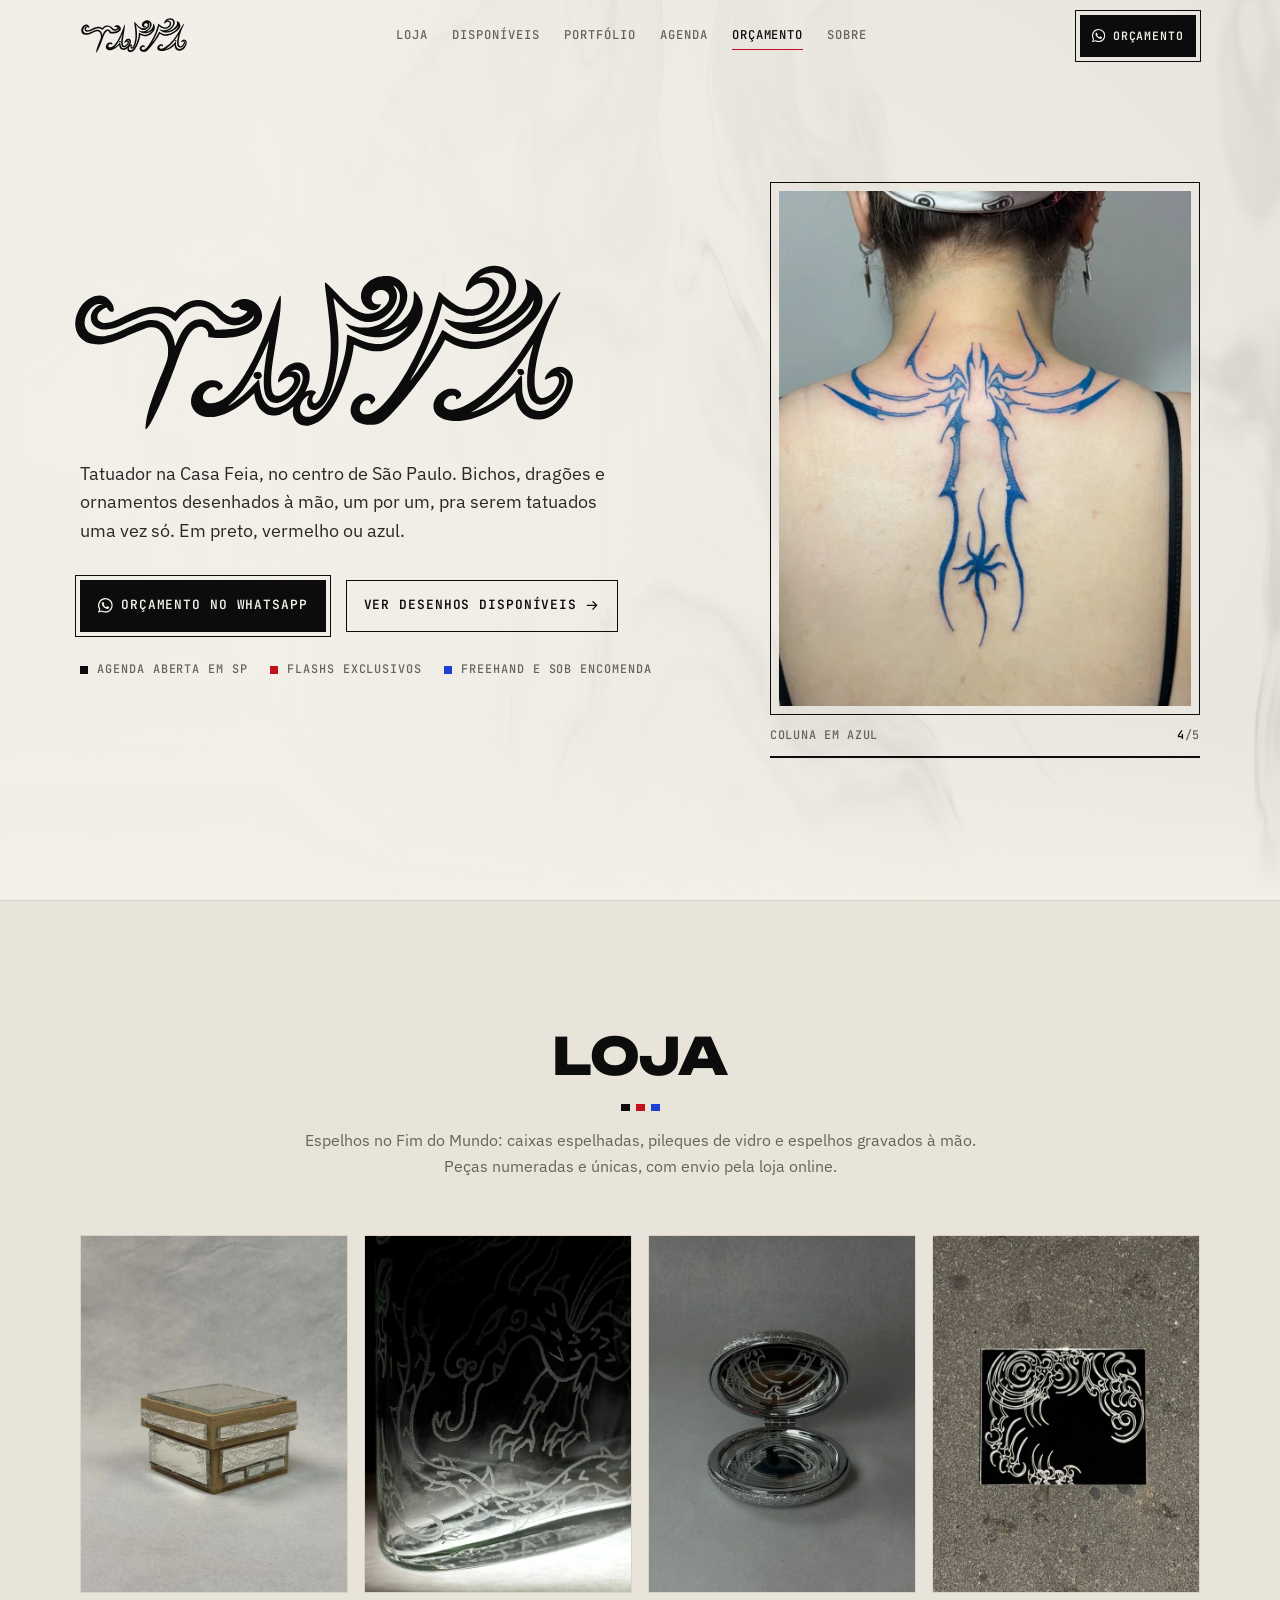
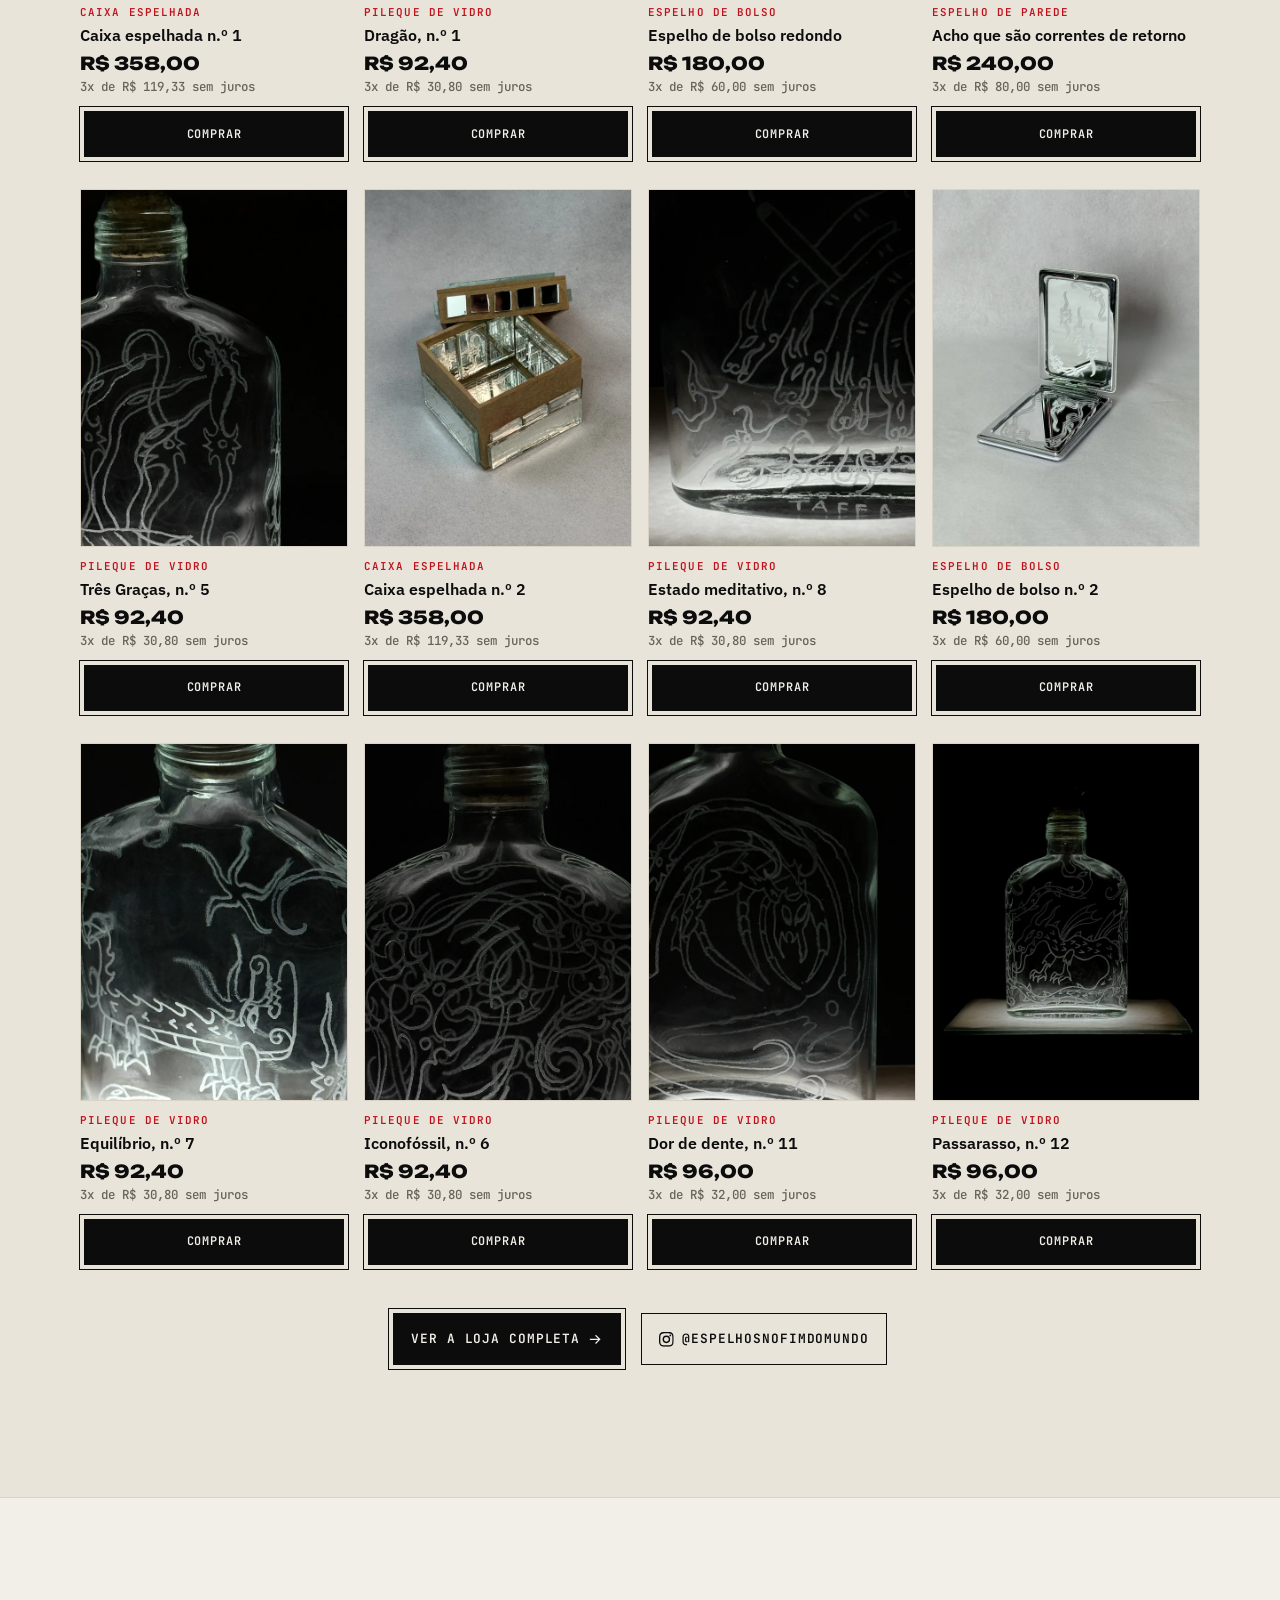
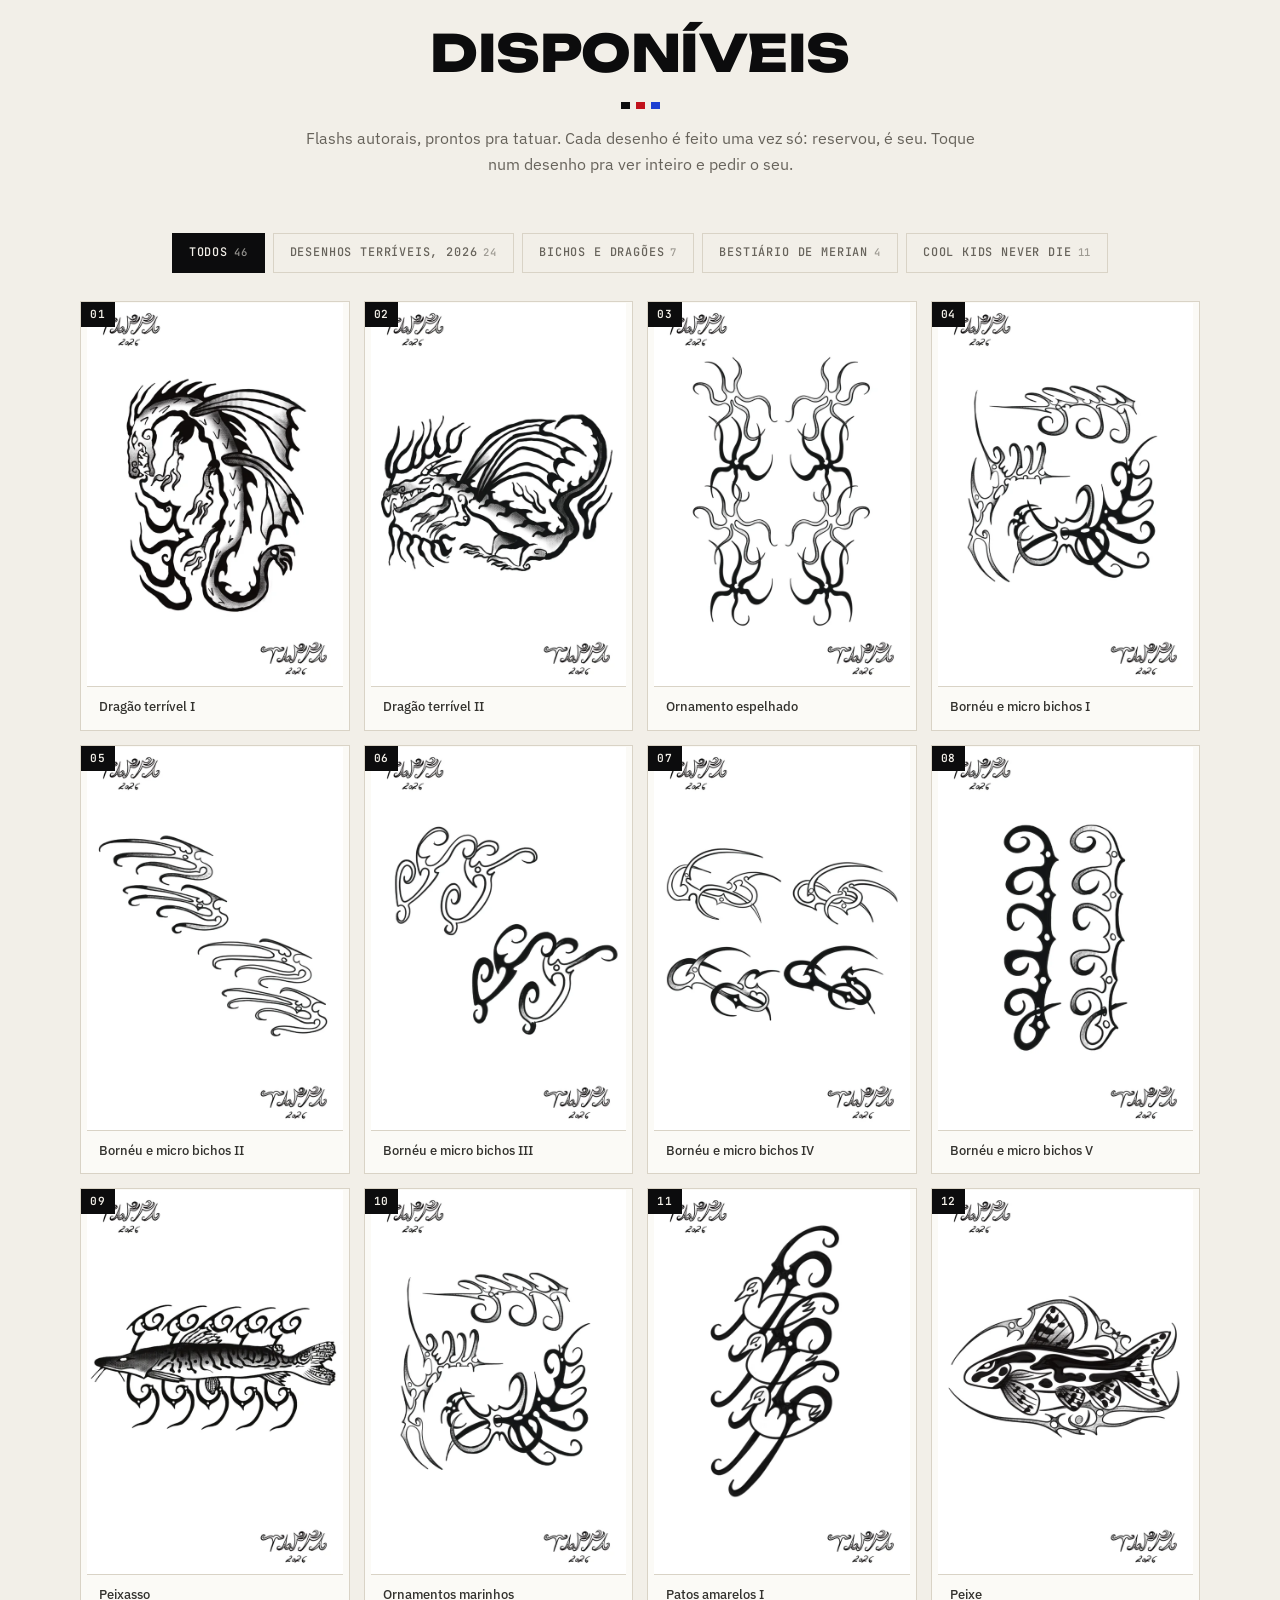
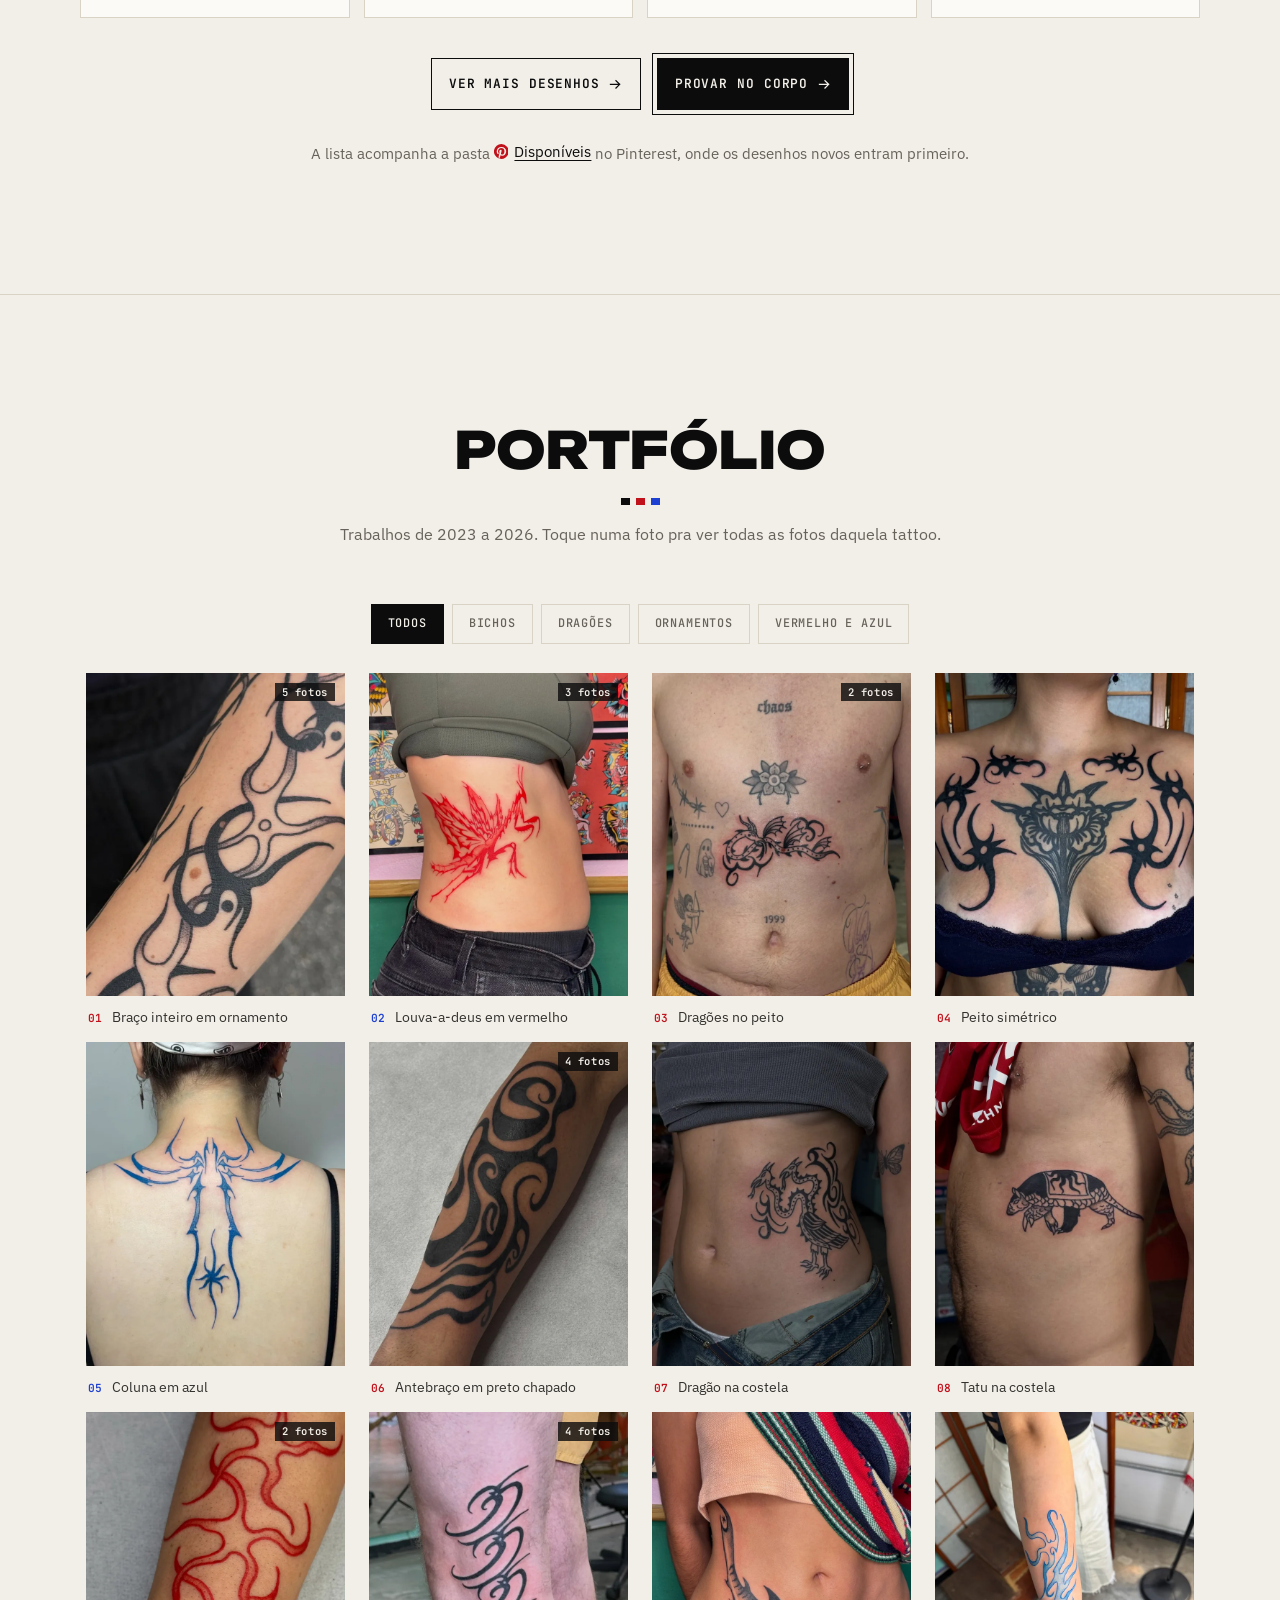
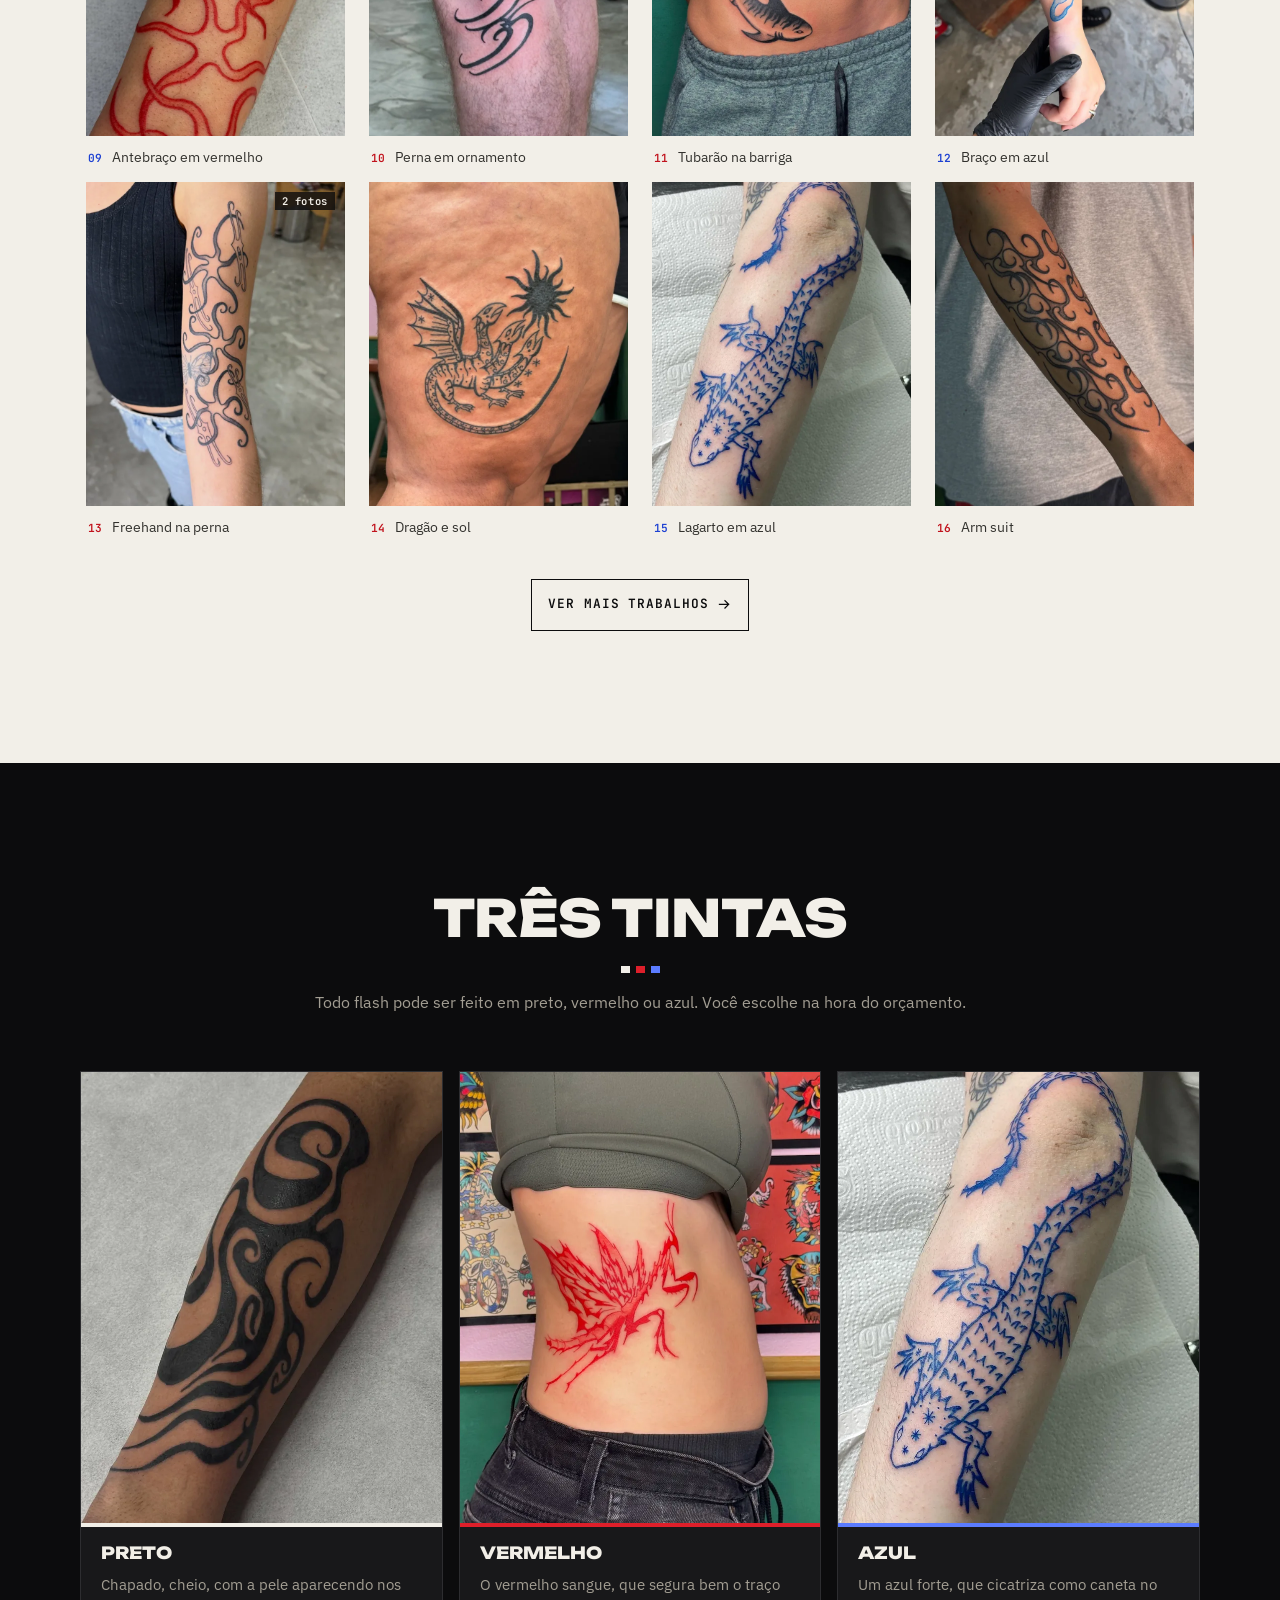
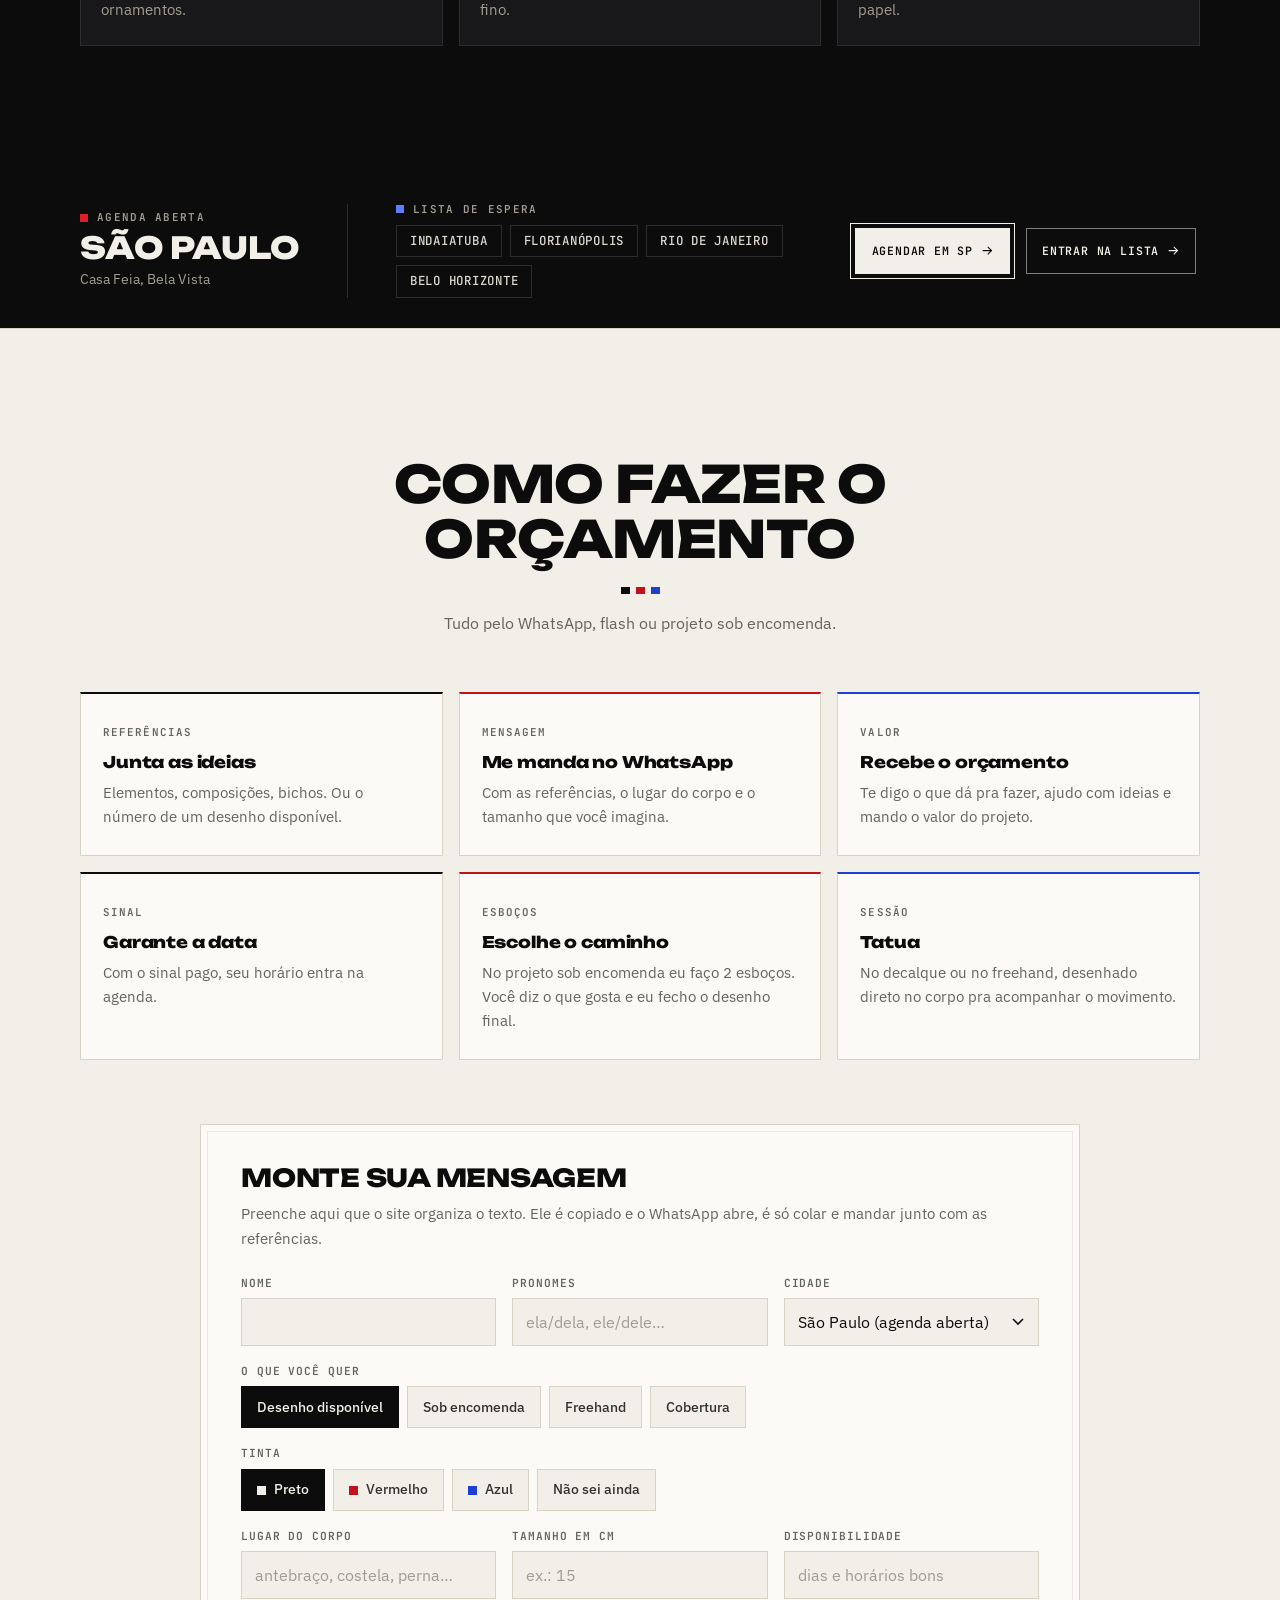
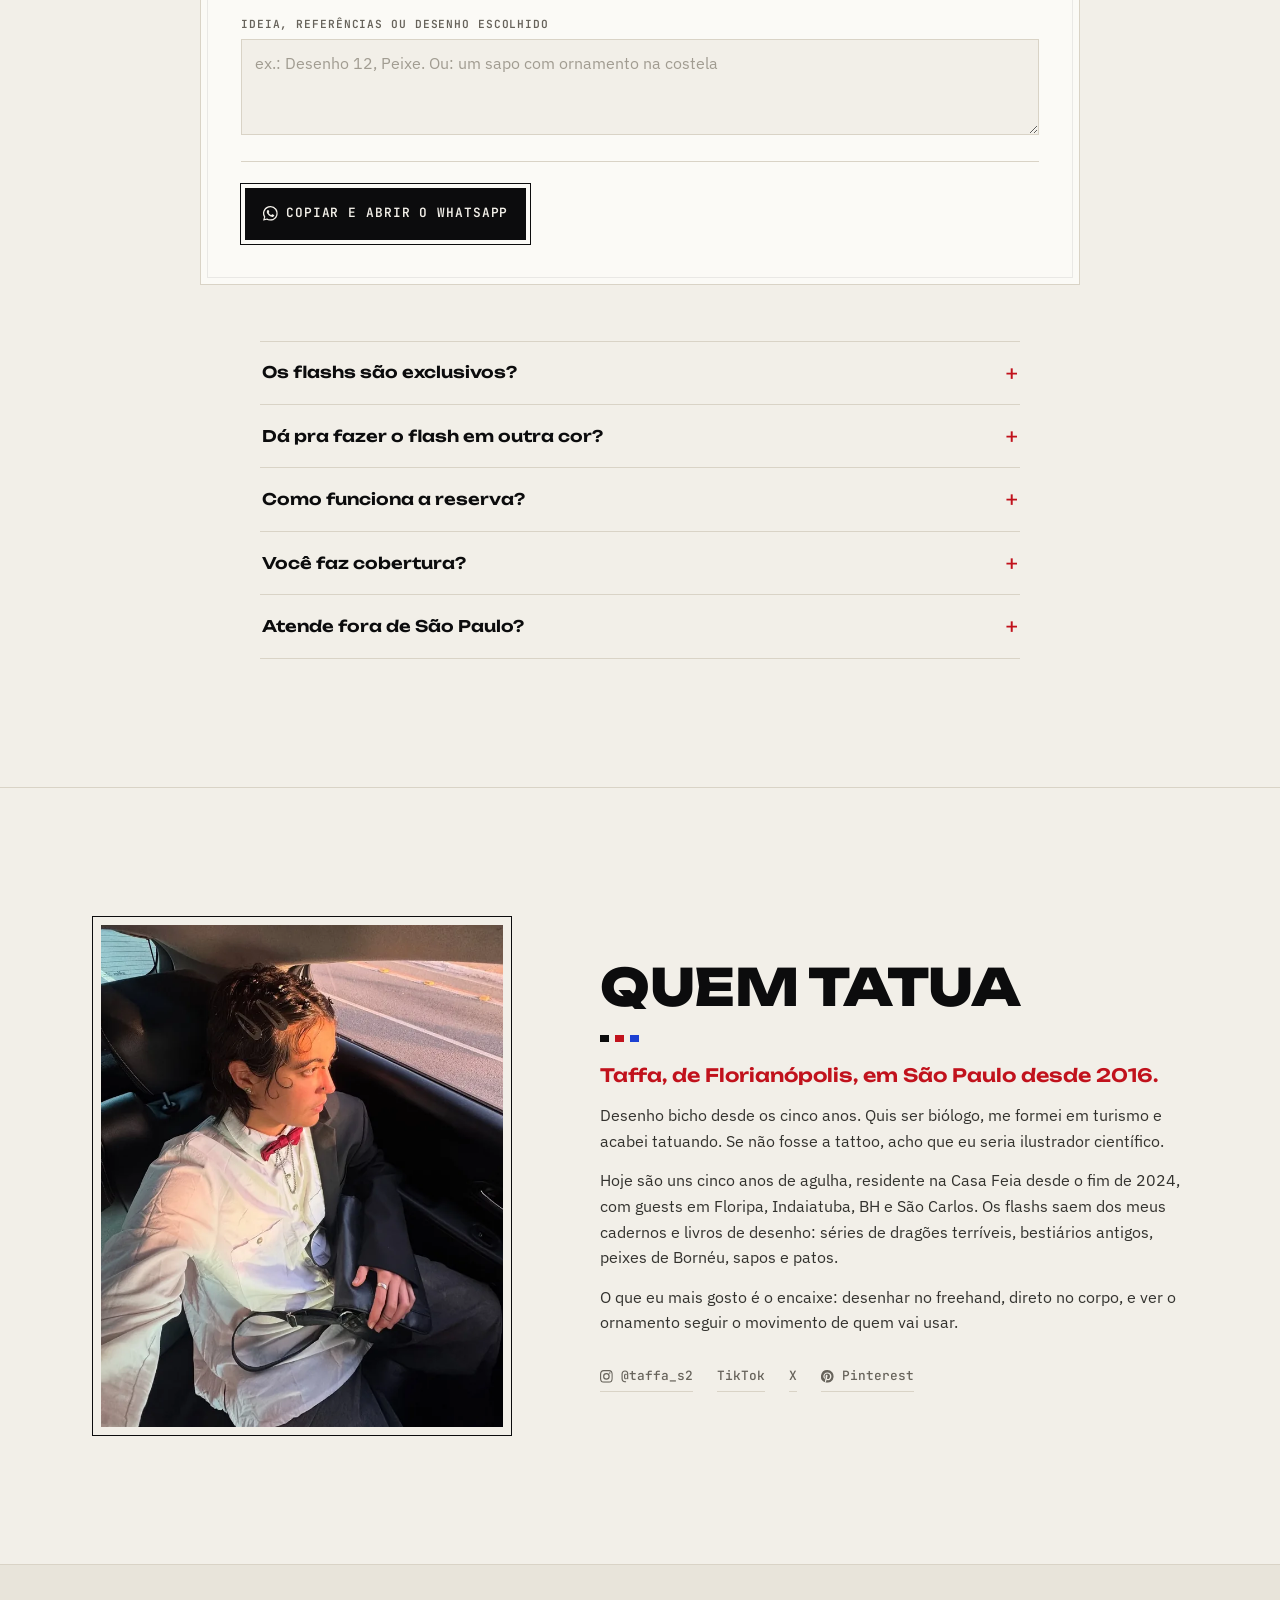
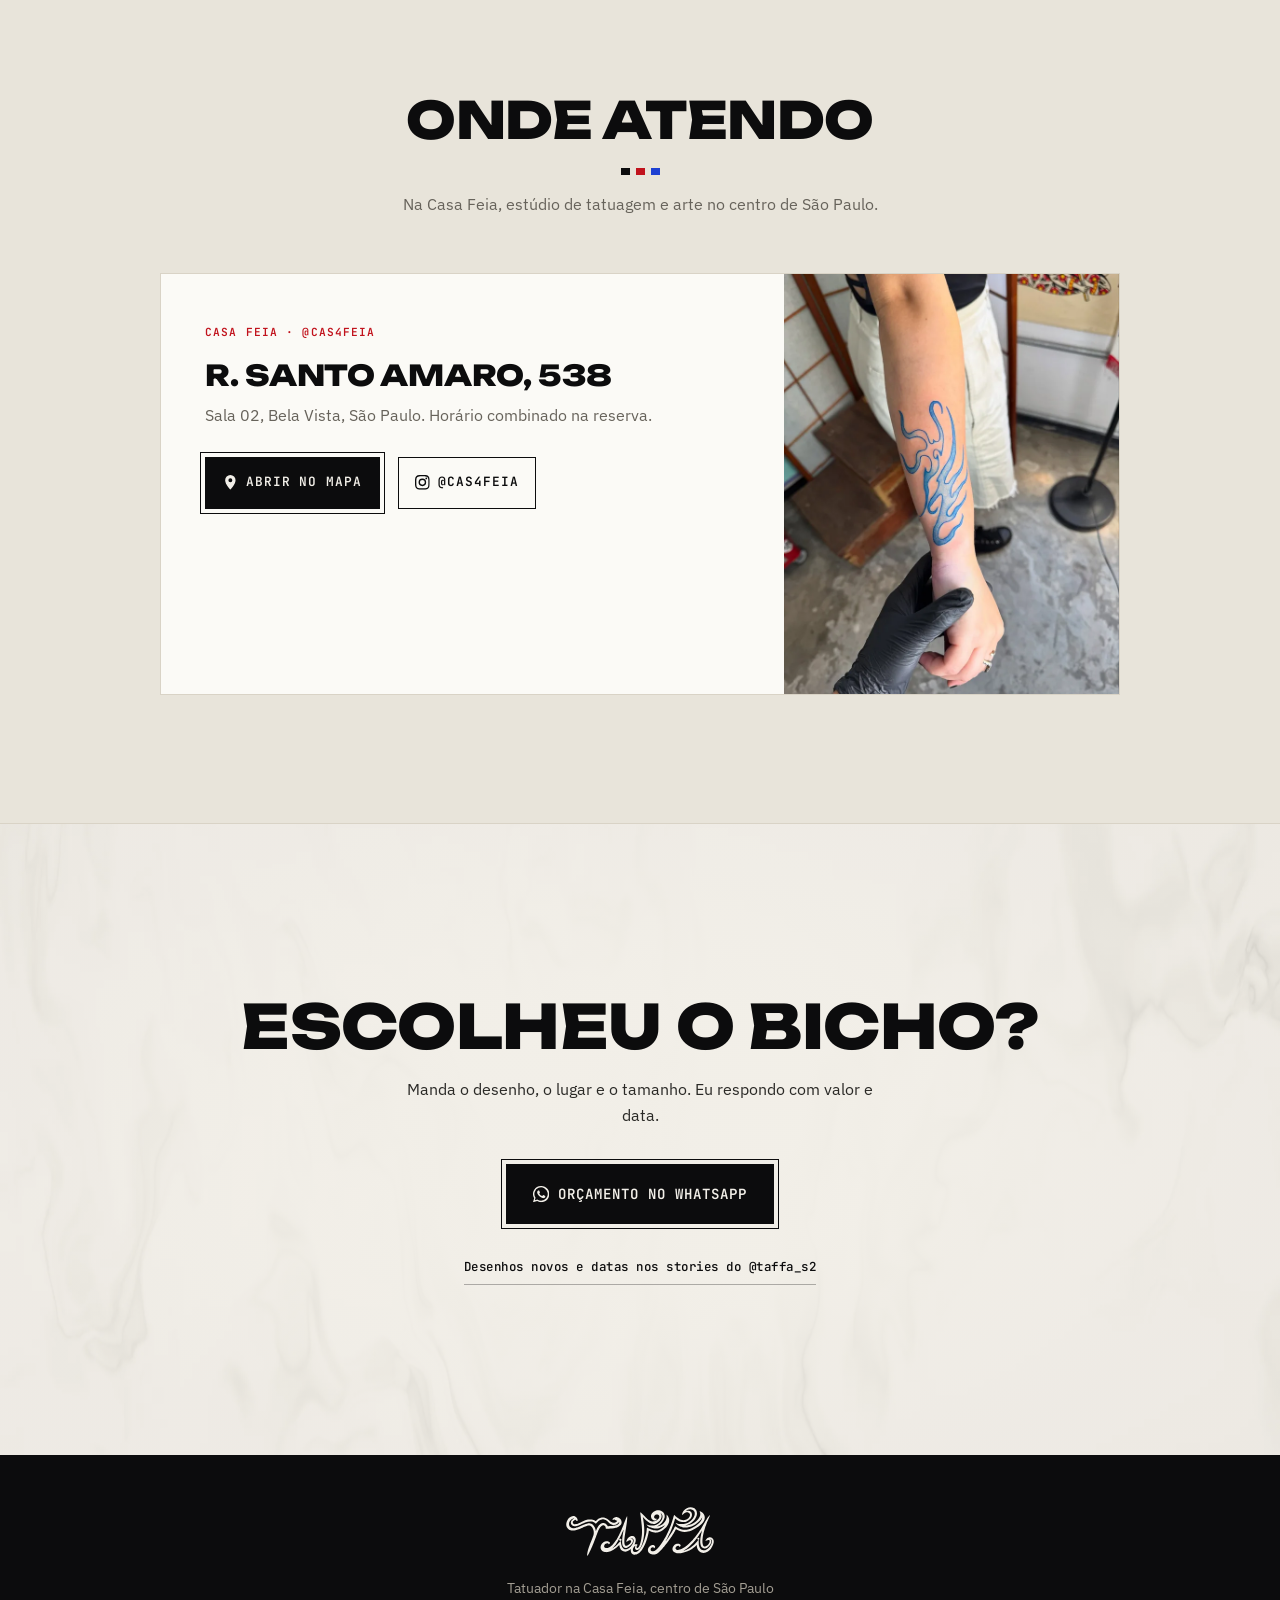
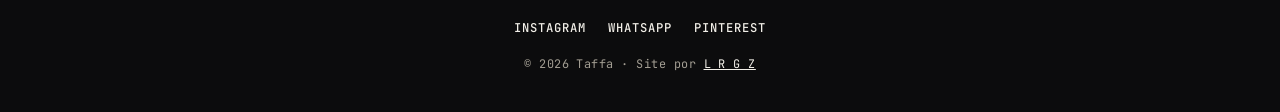
==== commit 9ef0935a: "Provador: flashs arrastados para o corpo (tamanho, giro, espelho, três tintas, zoom), região e taman" ====
--- a/index.html
+++ b/index.html
@@ -24,7 +24,7 @@
 <link rel="preconnect" href="https://fonts.gstatic.com" crossorigin>
 <link href="https://fonts.googleapis.com/css2?family=Unbounded:wght@400;600;800&family=IBM+Plex+Sans:wght@400;500;600&family=JetBrains+Mono:wght@400;600&display=swap" rel="stylesheet">
 <link rel="preload" as="image" href="assets/img/hero/1.webp">
-<link rel="stylesheet" href="assets/css/site.css?v=6">
+<link rel="stylesheet" href="assets/css/site.css?v=7">
 </head>
 <body>
 <svg width="0" height="0" style="position:absolute" aria-hidden="true">
@@ -121,7 +121,7 @@
       <button role="tab" aria-selected="true" data-s="todos">Todos</button>
     </div>
     <ul class="flash" id="flash"></ul>
-    <div class="grade-mais"><button class="btn btn-linha" id="flash-mais"><span>Ver mais desenhos</span><svg><use href="#seta"/></svg></button></div>
+    <div class="grade-mais"><button class="btn btn-linha" id="flash-mais"><span>Ver mais desenhos</span><svg><use href="#seta"/></svg></button><a class="btn btn-tinta" href="provador.html"><span>Provar no corpo</span><svg><use href="#seta"/></svg></a></div>
     <p class="flash-nota">A lista acompanha a pasta <a href="https://br.pinterest.com/taffa_s2/dispon%C3%ADveis/" target="_blank" rel="noopener"><svg><use href="#pin"/></svg>Disponíveis</a> no Pinterest, onde os desenhos novos entram primeiro.</p>
   </div>
 </section>
--- a/assets/css/site.css
+++ b/assets/css/site.css
@@ -181,7 +181,7 @@
 .obra-leg{display:flex;gap:10px;align-items:baseline;padding:10px 2px 0;font-size:.86rem;color:#33322e}
 .obra-leg span{font:600 .7rem/1 var(--f-mono);color:var(--sangue)}
 .obra-leg span.c-cor{color:var(--cobalto)}
-.grade-mais{display:flex;justify-content:center;margin-top:36px}
+.grade-mais{display:flex;flex-wrap:wrap;justify-content:center;gap:8px;margin-top:36px}
 
 /* orçamento */
 .passos{display:grid;grid-template-columns:repeat(3,1fr);gap:16px}
@@ -387,3 +387,11 @@
   *,*::before,*::after{animation-duration:.01ms!important;animation-iteration-count:1!important;transition-duration:.01ms!important}
   html{scroll-behavior:auto}
 }
+
+/* cursor: o tubarão do Taffa (flash "TUBARÃO"); vermelho sobre o que clica, mordendo ao arrastar. Só em mouse. */
+@media (hover:hover) and (pointer:fine){
+  html,body{cursor:url(../img/provador/tubarao.png) 1 14,auto}
+  a,button,summary,label,select,[role=tab],input[type=range],input[type=checkbox],input[type=radio],.pv-palco.sobre{cursor:url(../img/provador/tubarao-link.png) 1 14,pointer}
+  .pv-palco.pega,body.pv-arrasta,body.pv-arrasta *{cursor:url(../img/provador/tubarao-morde.png) 1 2,grabbing!important}
+  input[type=text],input[type=email],input[type=tel],textarea{cursor:text}
+}
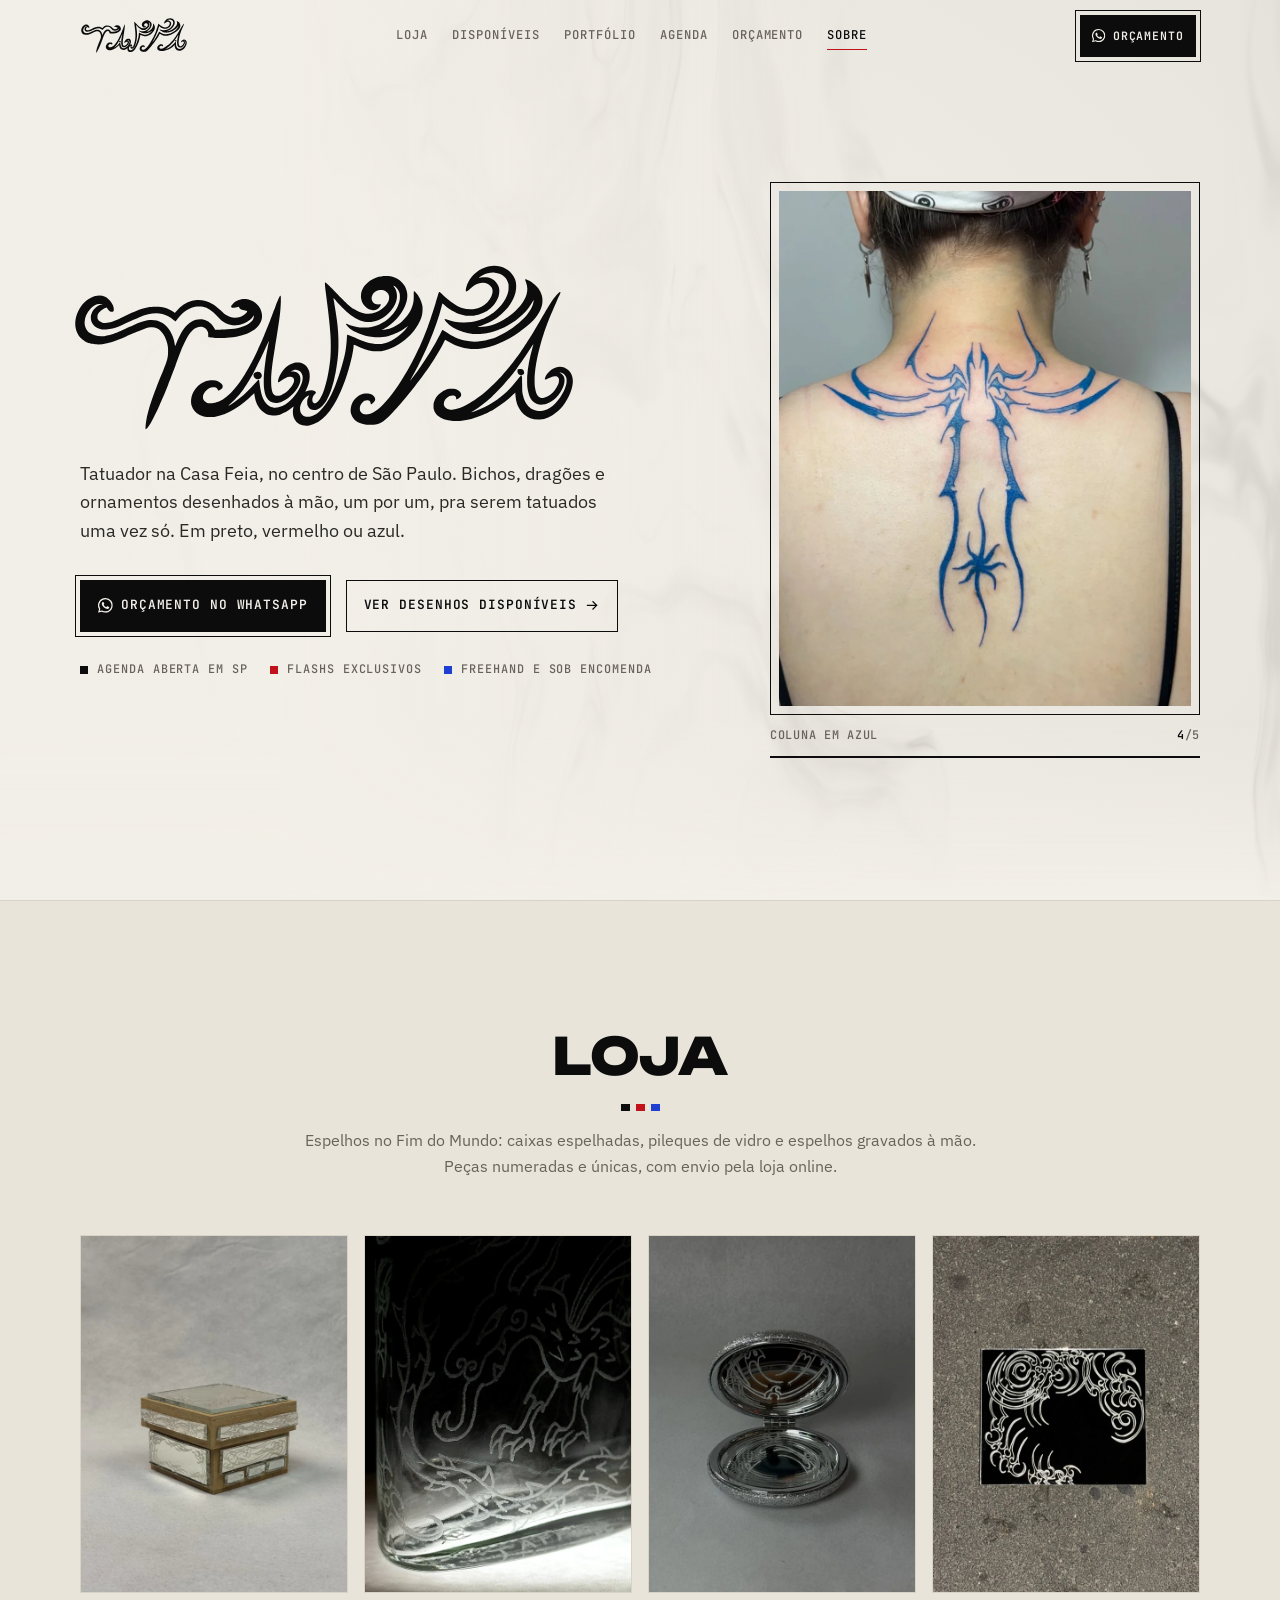
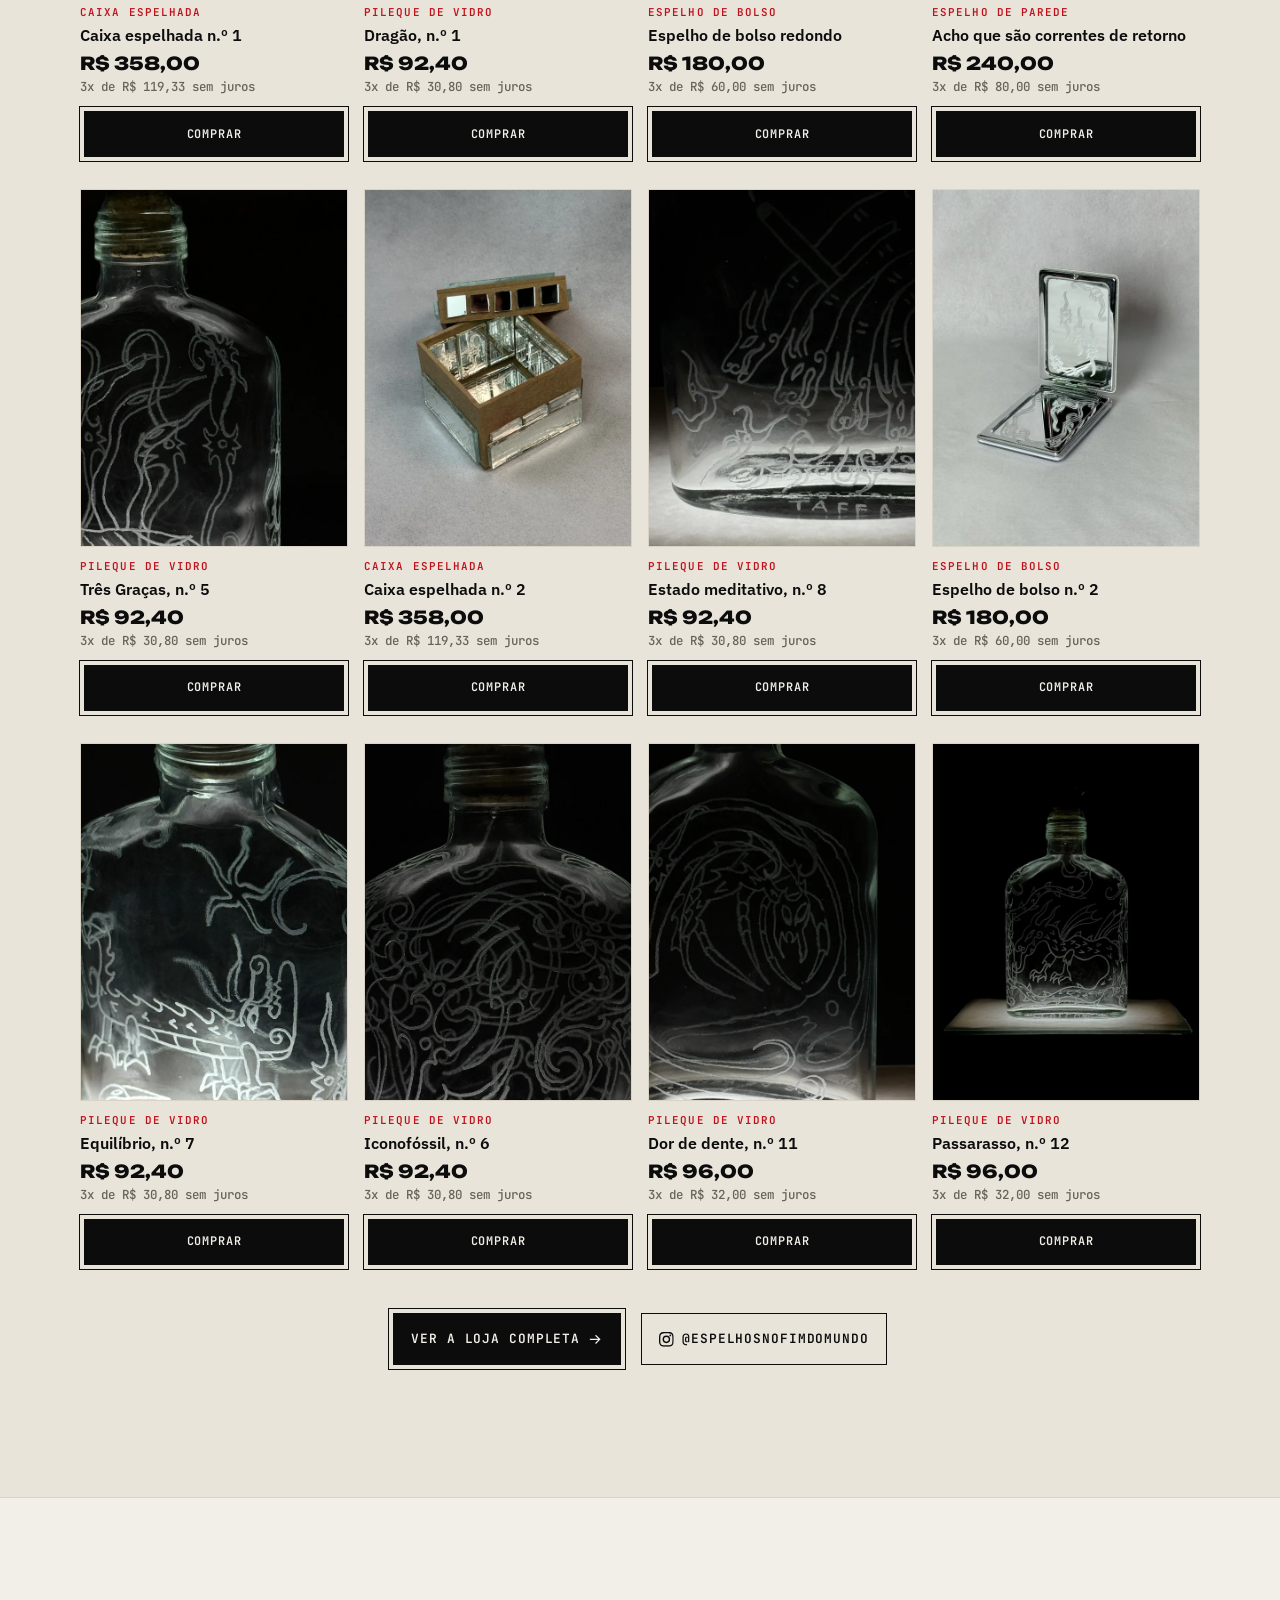
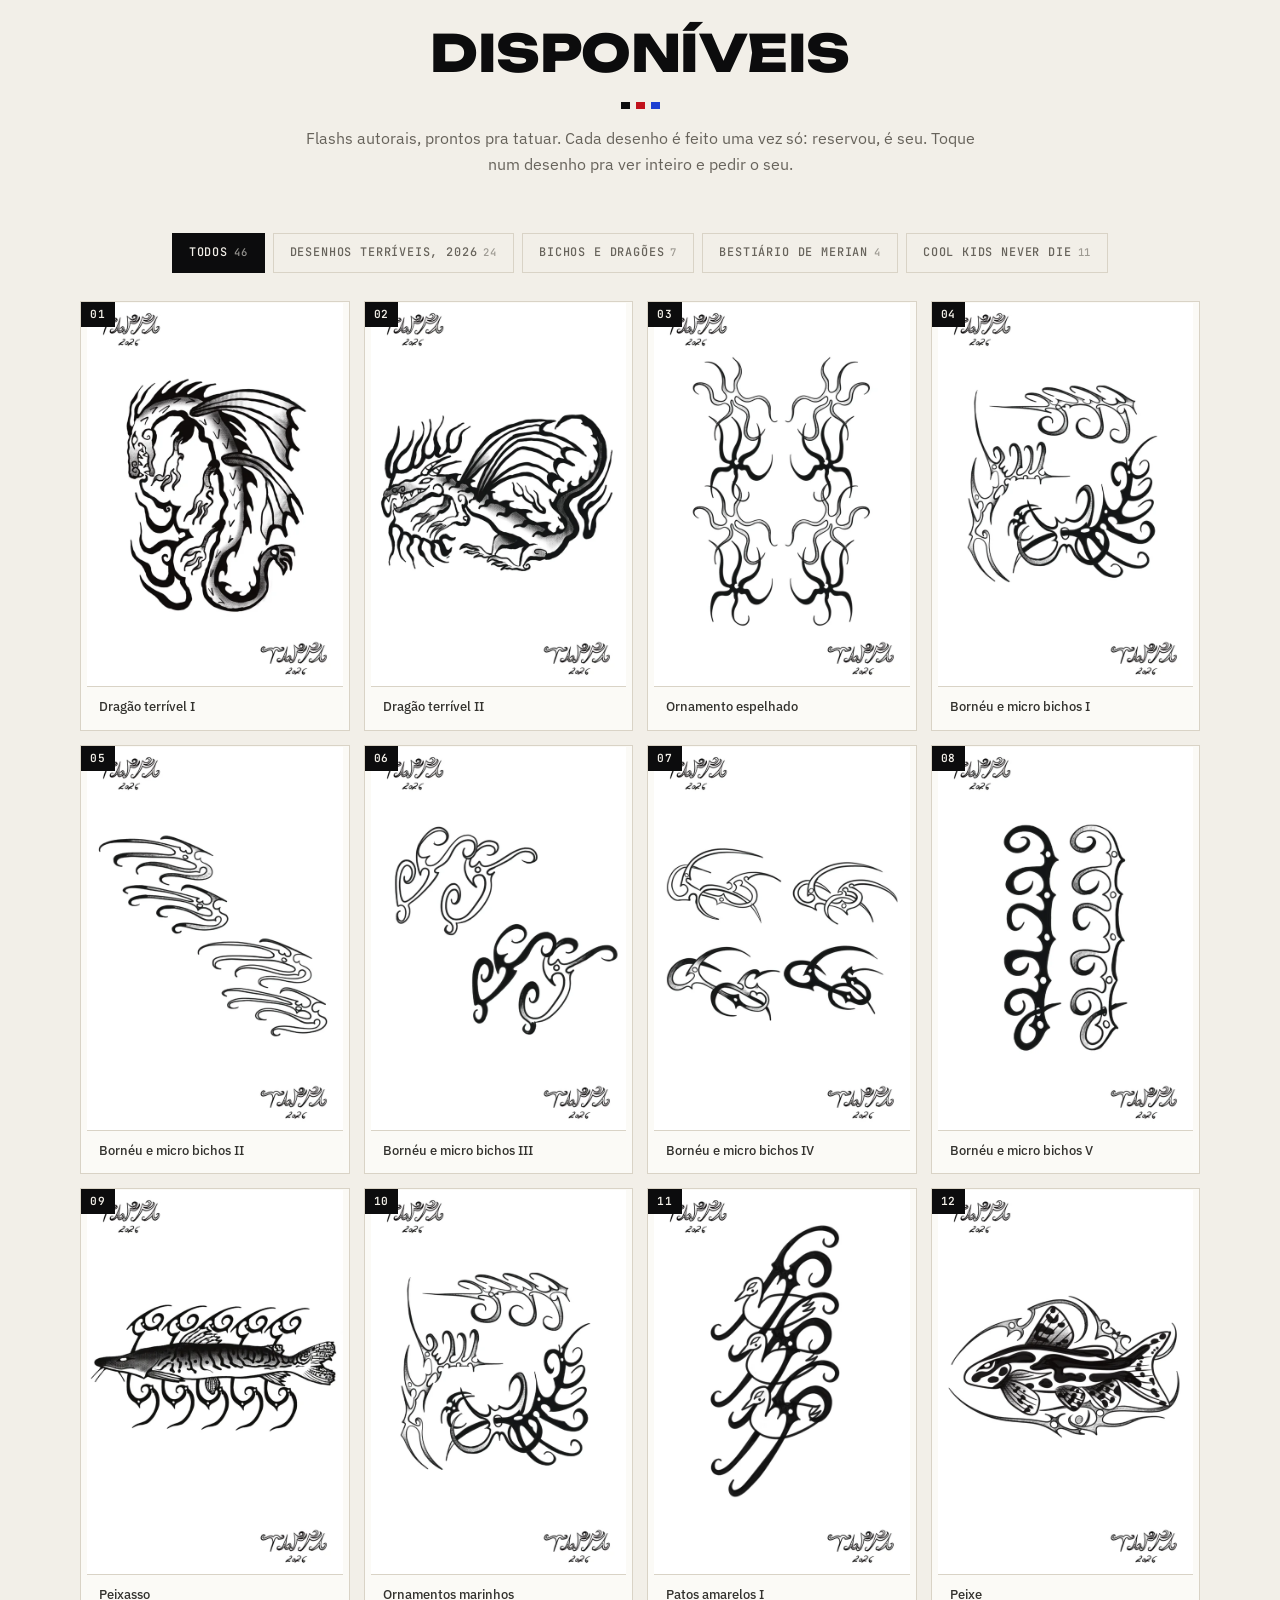
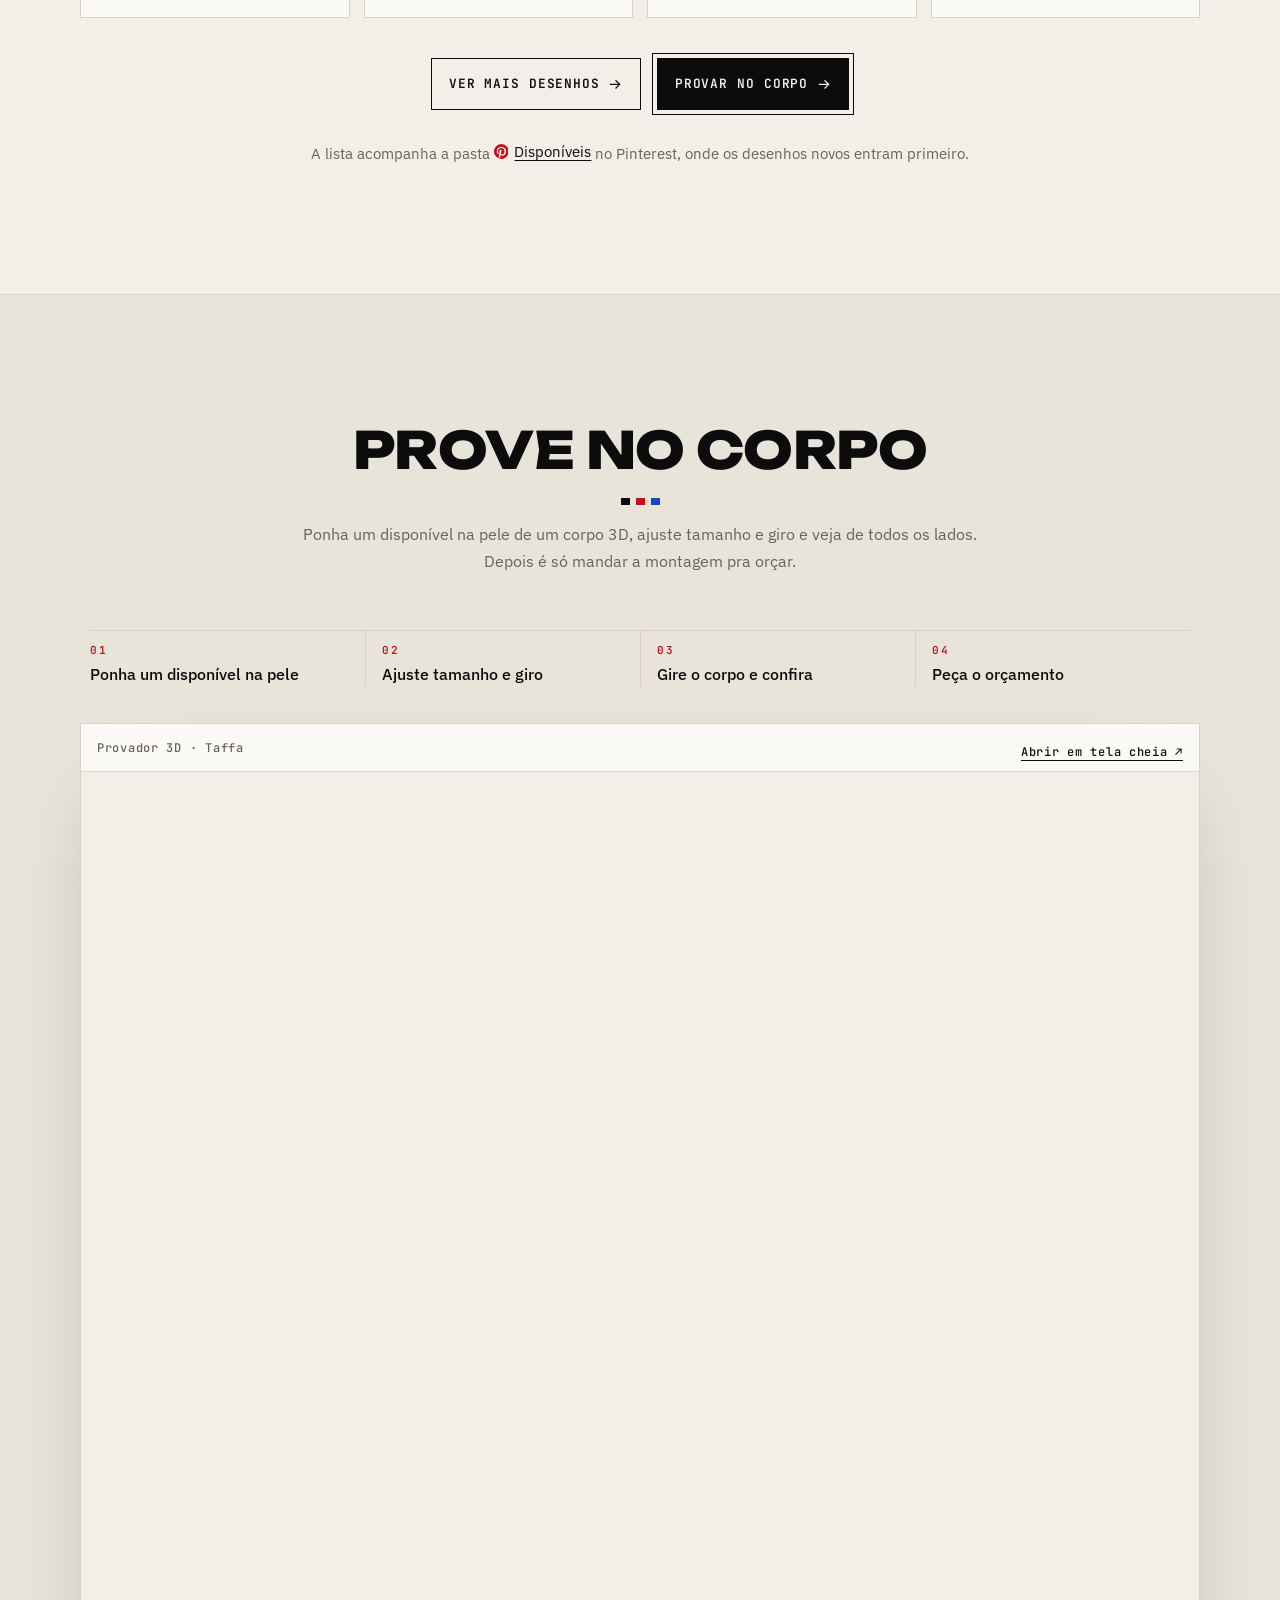
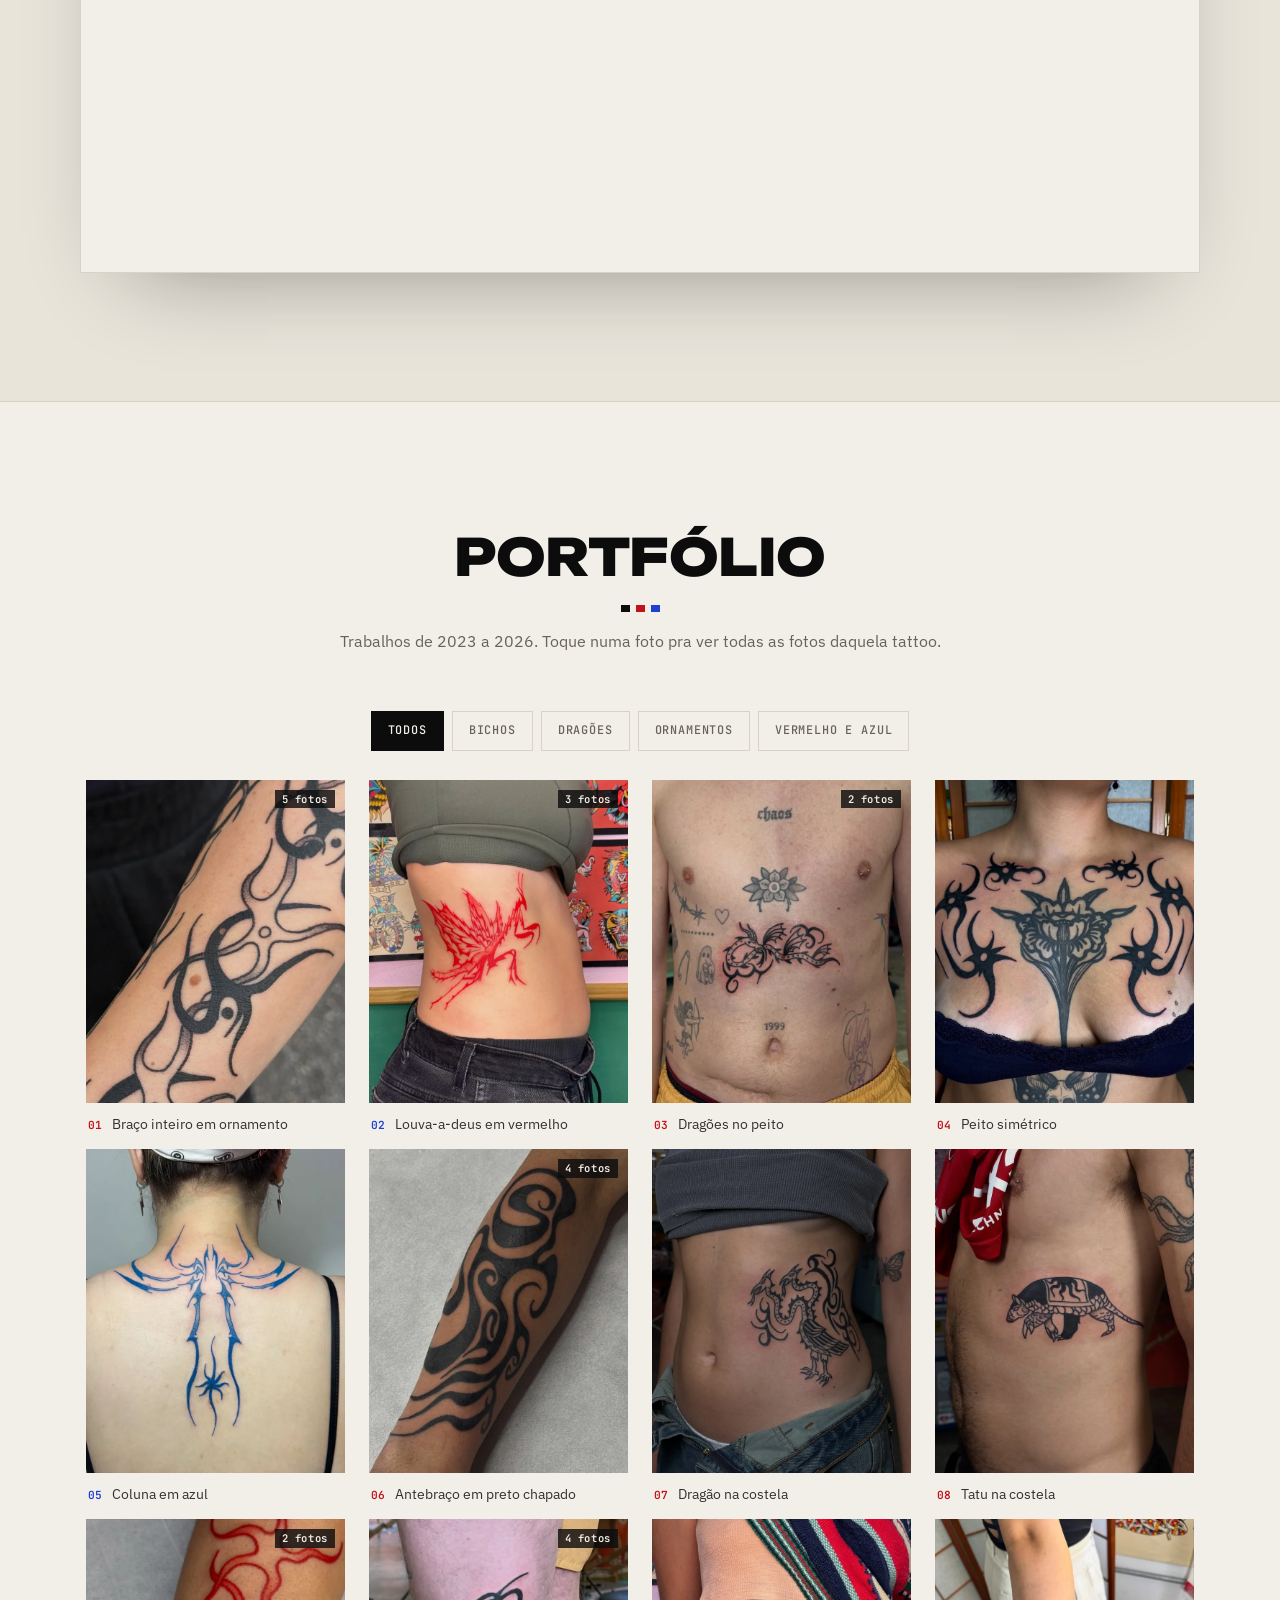
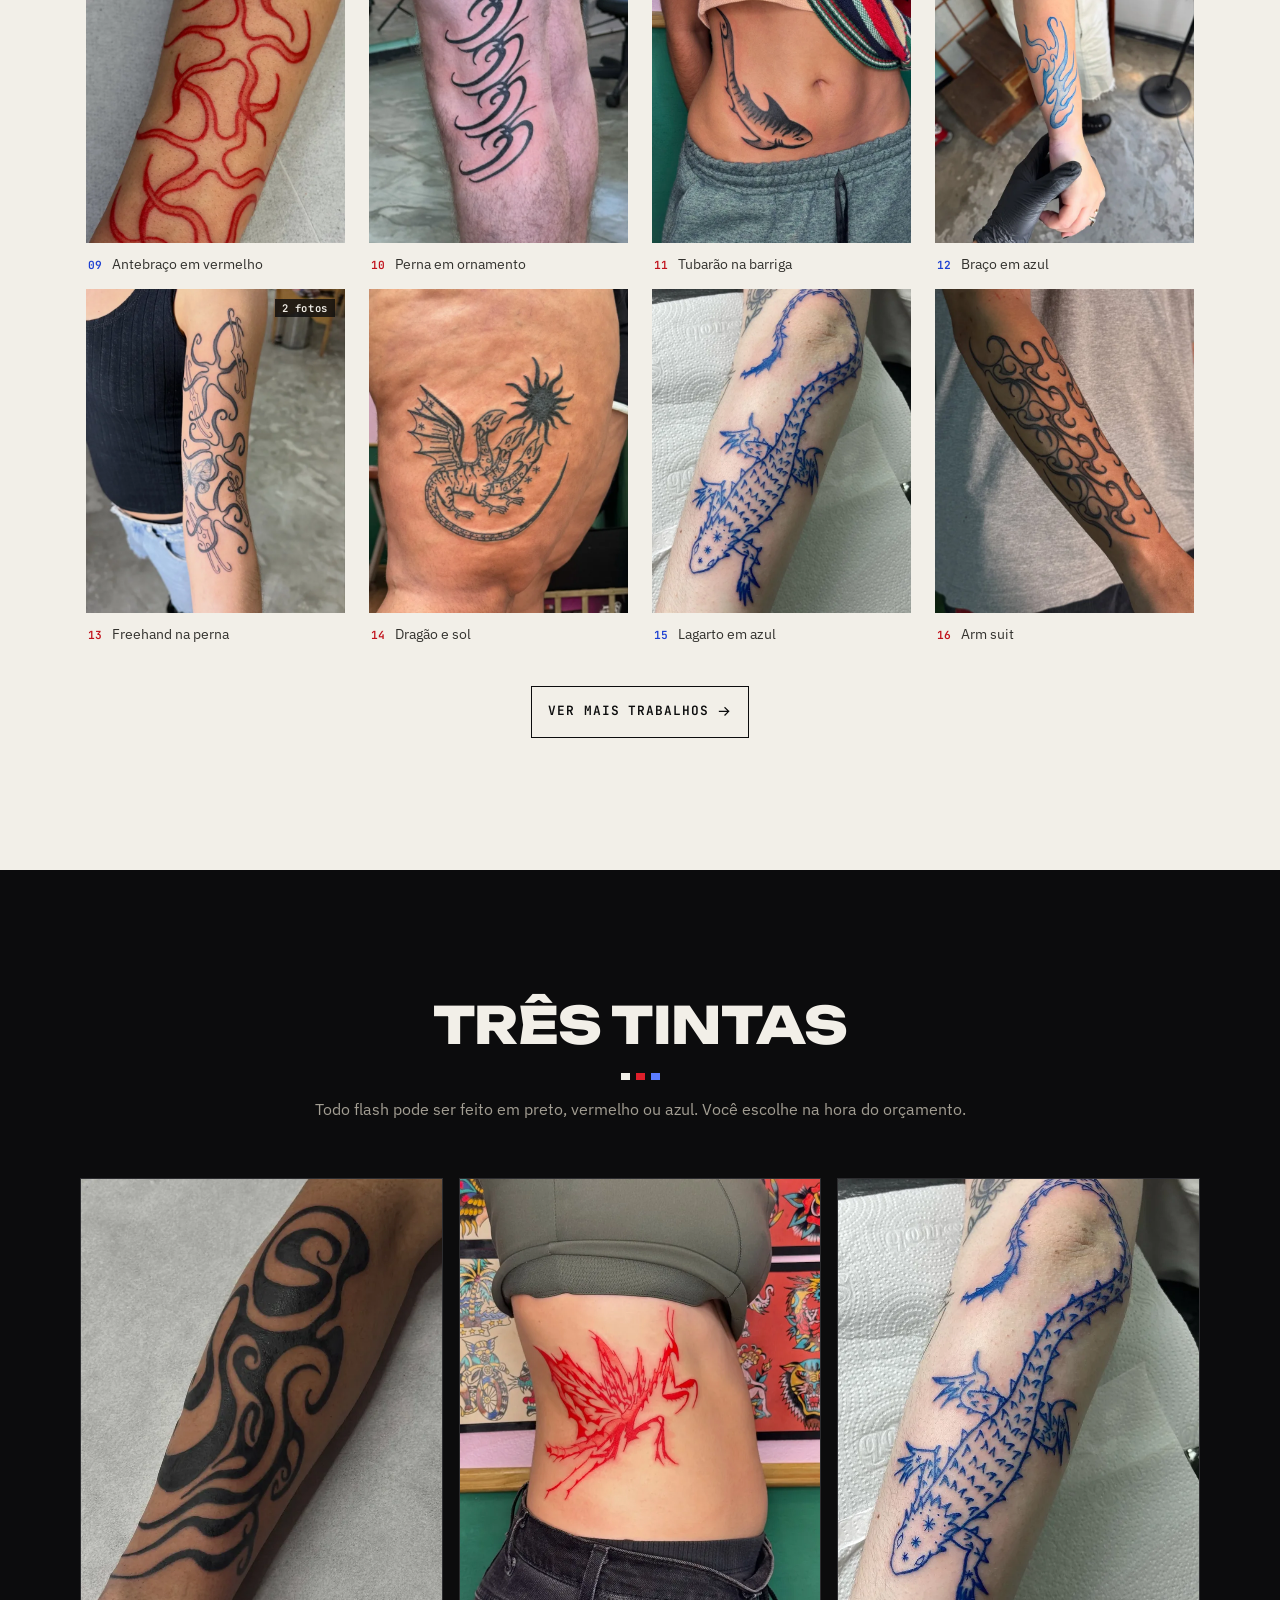
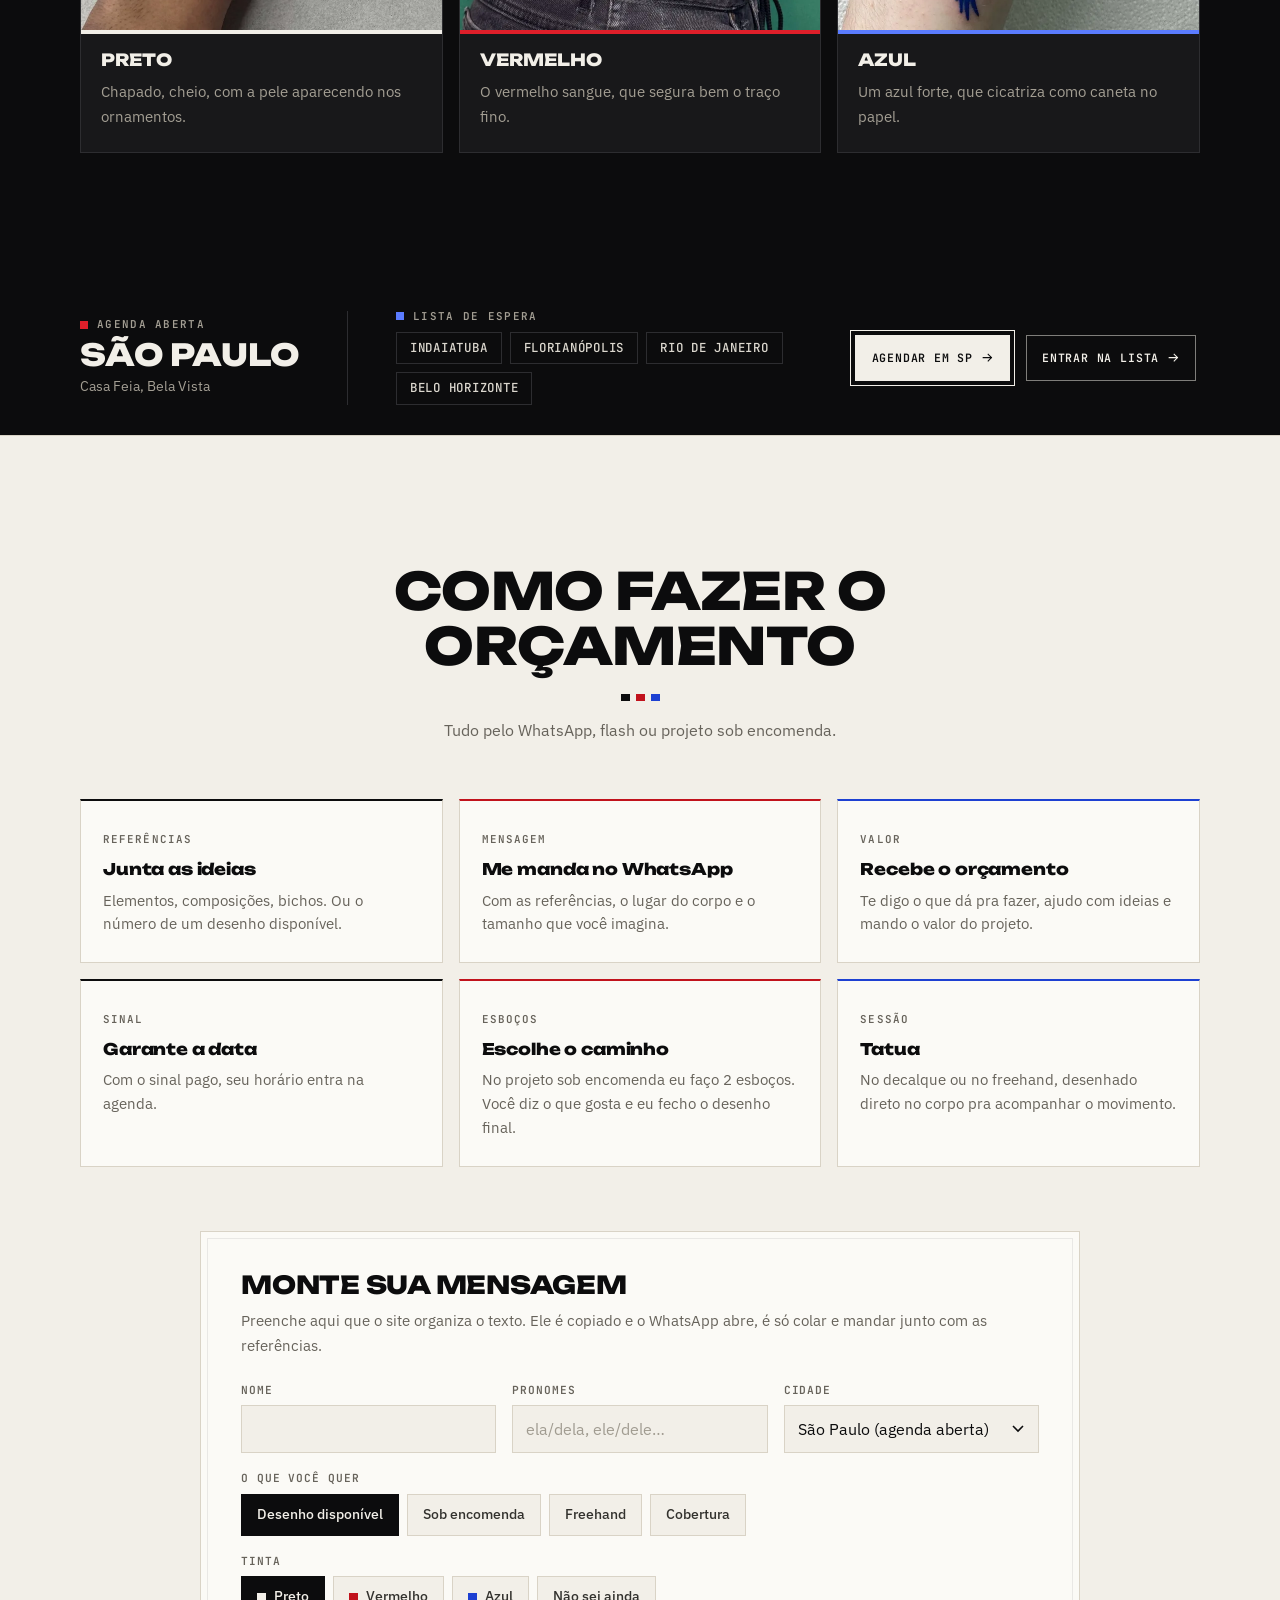
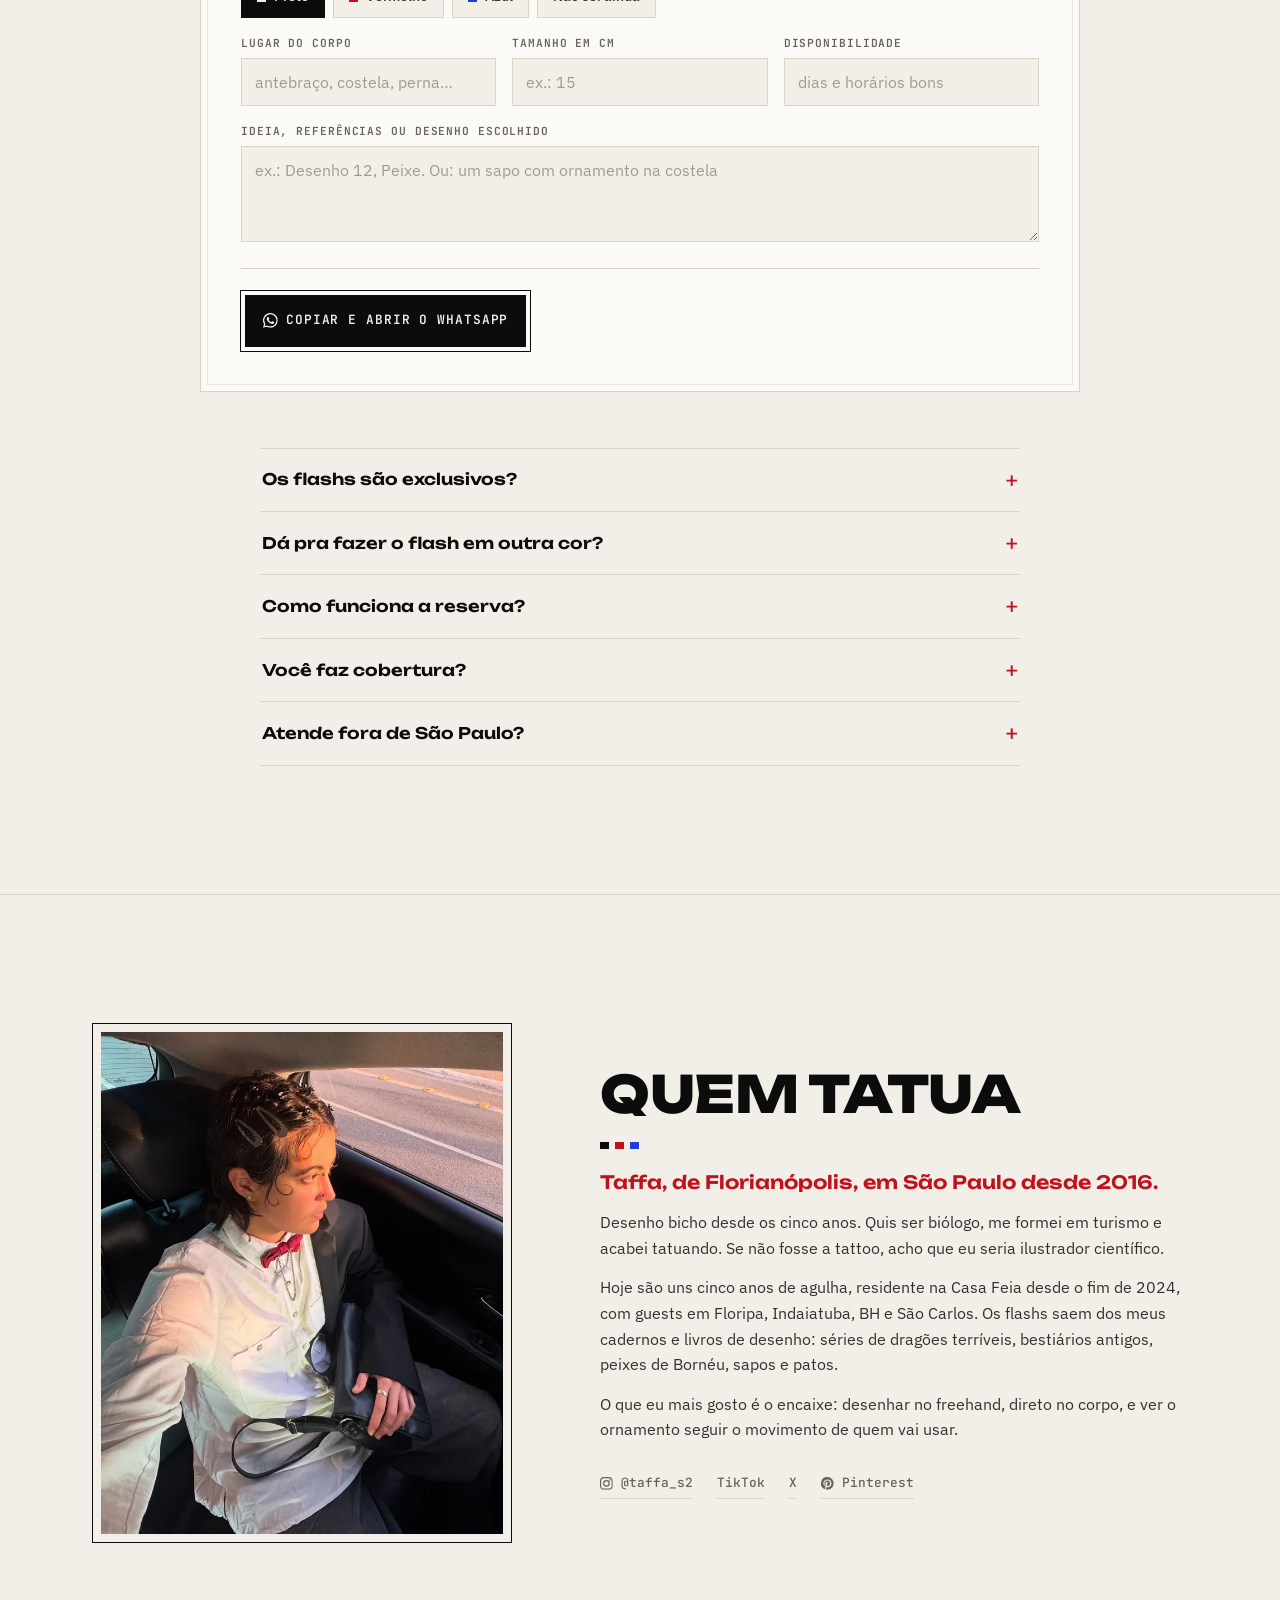
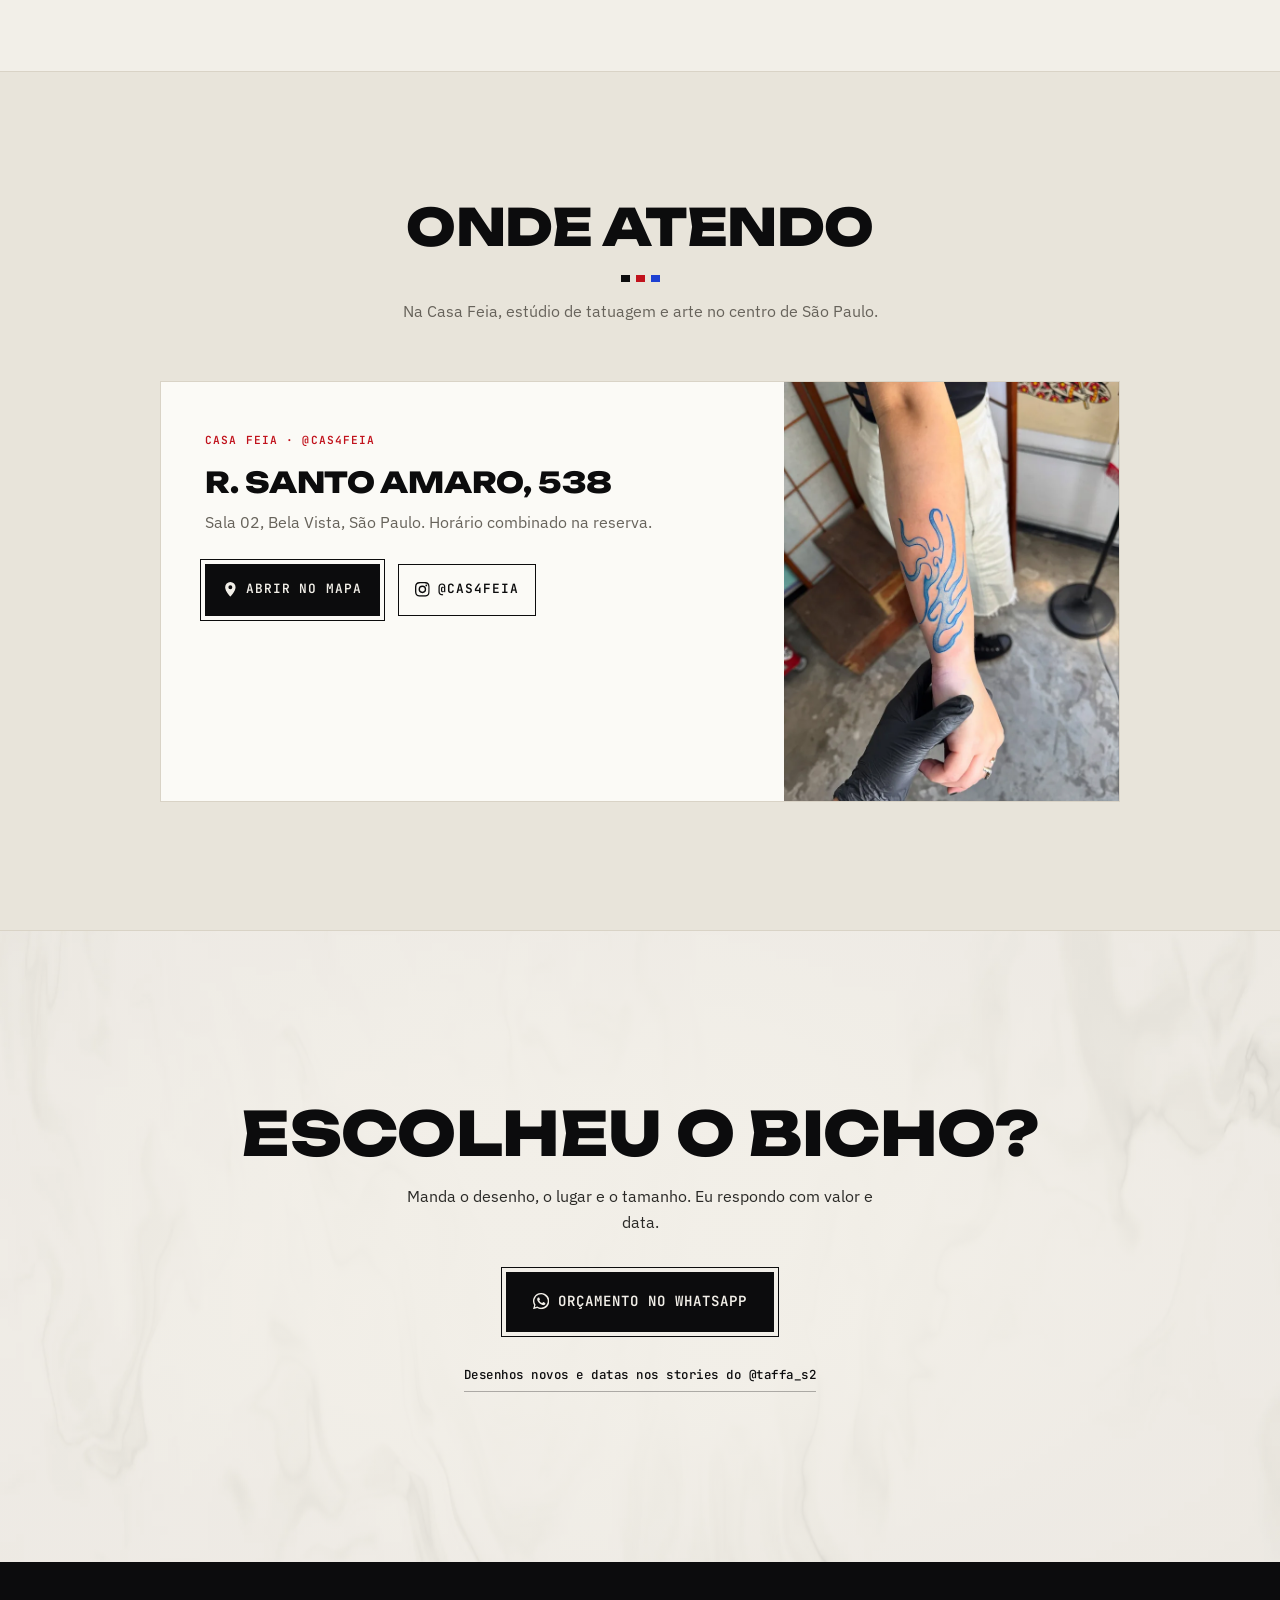
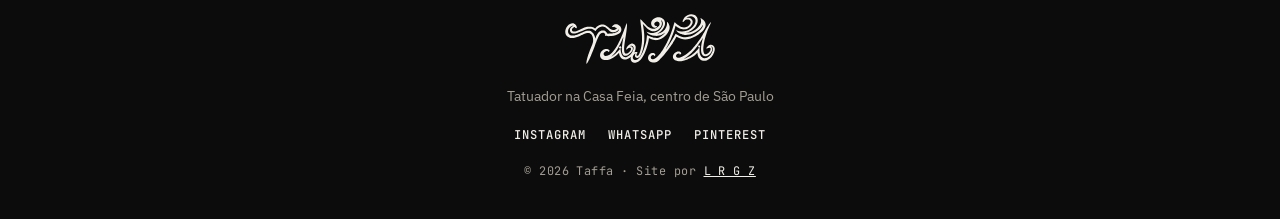
==== commit c12be1c8: "Provador 3D no próprio site: seção Prove no corpo com o provador do LRGZ Manequim embutido (mesmo fo" ====
--- a/index.html
+++ b/index.html
@@ -24,7 +24,7 @@
 <link rel="preconnect" href="https://fonts.gstatic.com" crossorigin>
 <link href="https://fonts.googleapis.com/css2?family=Unbounded:wght@400;600;800&family=IBM+Plex+Sans:wght@400;500;600&family=JetBrains+Mono:wght@400;600&display=swap" rel="stylesheet">
 <link rel="preload" as="image" href="assets/img/hero/1.webp">
-<link rel="stylesheet" href="assets/css/site.css?v=7">
+<link rel="stylesheet" href="assets/css/site.css?v=8">
 </head>
 <body>
 <svg width="0" height="0" style="position:absolute" aria-hidden="true">
@@ -121,8 +121,30 @@
       <button role="tab" aria-selected="true" data-s="todos">Todos</button>
     </div>
     <ul class="flash" id="flash"></ul>
-    <div class="grade-mais"><button class="btn btn-linha" id="flash-mais"><span>Ver mais desenhos</span><svg><use href="#seta"/></svg></button><a class="btn btn-tinta" href="provador.html"><span>Provar no corpo</span><svg><use href="#seta"/></svg></a></div>
+    <div class="grade-mais"><button class="btn btn-linha" id="flash-mais"><span>Ver mais desenhos</span><svg><use href="#seta"/></svg></button><a class="btn btn-tinta" href="#provador"><span>Provar no corpo</span><svg><use href="#seta"/></svg></a></div>
     <p class="flash-nota">A lista acompanha a pasta <a href="https://br.pinterest.com/taffa_s2/dispon%C3%ADveis/" target="_blank" rel="noopener"><svg><use href="#pin"/></svg>Disponíveis</a> no Pinterest, onde os desenhos novos entram primeiro.</p>
+  </div>
+</section>
+
+<section class="sec sec-papel" id="provador">
+  <div class="sec-in">
+    <header class="sec-cab">
+      <h2>Prove no corpo</h2>
+      <p>Ponha um disponível na pele de um corpo 3D, ajuste tamanho e giro e veja de todos os lados. Depois é só mandar a montagem pra orçar.</p>
+    </header>
+    <ul class="pv-roteiro">
+      <li><b>Ponha um disponível na pele</b></li>
+      <li><b>Ajuste tamanho e giro</b></li>
+      <li><b>Gire o corpo e confira</b></li>
+      <li><b>Peça o orçamento</b></li>
+    </ul>
+    <div class="pv-janela">
+      <div class="pv-janela-barra">
+        <span translate="no">Provador 3D · Taffa</span>
+        <a href="https://lrgz-manequim.pages.dev/taffa/provador/" target="_blank" rel="noopener">Abrir em tela cheia ↗</a>
+      </div>
+      <iframe id="pv-janela" src="https://lrgz-manequim.pages.dev/taffa/provador/?vitrine=1" title="Provador 3D dos disponíveis" loading="lazy" allow="clipboard-write; web-share"></iframe>
+    </div>
   </div>
 </section>
 
@@ -328,5 +350,6 @@
 
 <script src="assets/js/fumaca.js?v=2" defer></script>
 <script src="assets/js/site.js?v=4" defer></script>
+<script src="assets/js/janela-provador.js?v=1" defer></script>
 </body>
 </html>
--- a/assets/css/site.css
+++ b/assets/css/site.css
@@ -395,3 +395,28 @@
   .pv-palco.pega,body.pv-arrasta,body.pv-arrasta *{cursor:url(../img/provador/tubarao-morde.png) 1 2,grabbing!important}
   input[type=text],input[type=email],input[type=tel],textarea{cursor:text}
 }
+
+/* ---------- provador 3D (LRGZ Manequim) dentro do site, no formato do lrgz.com.br/agenda ---------- */
+.pv-roteiro{list-style:none;margin:0 auto clamp(24px,3vw,36px);padding:0;display:grid;grid-template-columns:repeat(4,minmax(0,1fr));max-width:1100px;border-top:1px solid var(--fio)}
+.pv-roteiro li{counter-increment:pvr;padding:14px 16px 0;border-left:1px solid var(--fio)}
+.pv-roteiro li:first-child{border-left:0;padding-left:0}
+.pv-roteiro li::before{content:counter(pvr,decimal-leading-zero);display:block;margin-bottom:6px;font:600 11px/1 var(--f-mono);letter-spacing:.14em;color:var(--sangue)}
+.pv-roteiro b{font-weight:500;color:var(--tinta)}
+.pv-janela{max-width:1200px;margin:0 auto;border:1px solid var(--fio);background:var(--papel);box-shadow:0 40px 90px -50px rgba(12,12,13,.45)}
+.pv-janela-barra{display:flex;align-items:center;justify-content:space-between;gap:16px;padding:10px 16px;border-bottom:1px solid var(--fio);background:var(--branco);font:500 12px/1 var(--f-mono);letter-spacing:.06em;color:var(--cinza)}
+.pv-janela-barra span{min-width:0;overflow:hidden;text-overflow:ellipsis;white-space:nowrap}
+.pv-janela-barra a{flex:none;display:inline-flex;align-items:center;color:var(--tinta);text-decoration:none;border-bottom:1px solid var(--tinta);padding:12px 0 2px;transition:color var(--t) var(--ease),border-color var(--t) var(--ease)}
+.pv-janela-barra a:hover{color:var(--sangue);border-color:var(--sangue)}
+#pv-janela{display:block;width:100%;height:1100px;border:0;background:var(--papel);transition:height .25s var(--ease)}
+@media (max-width:860px){
+  .pv-roteiro{grid-template-columns:repeat(2,minmax(0,1fr))}
+  .pv-roteiro li:nth-child(odd){border-left:0;padding-left:0}
+  .pv-roteiro li:nth-child(n+3){border-top:1px solid var(--fio);margin-top:14px}
+}
+@media (max-width:760px){
+  .pv-janela{margin-inline:calc(var(--gut) * -1);border-inline:0}
+  .pv-janela-barra{padding:8px var(--gut)}
+  .pv-roteiro li{padding:12px 10px 0}
+  .pv-roteiro li:nth-child(odd){padding-left:0}
+  .pv-roteiro b{font-size:.92rem}
+}
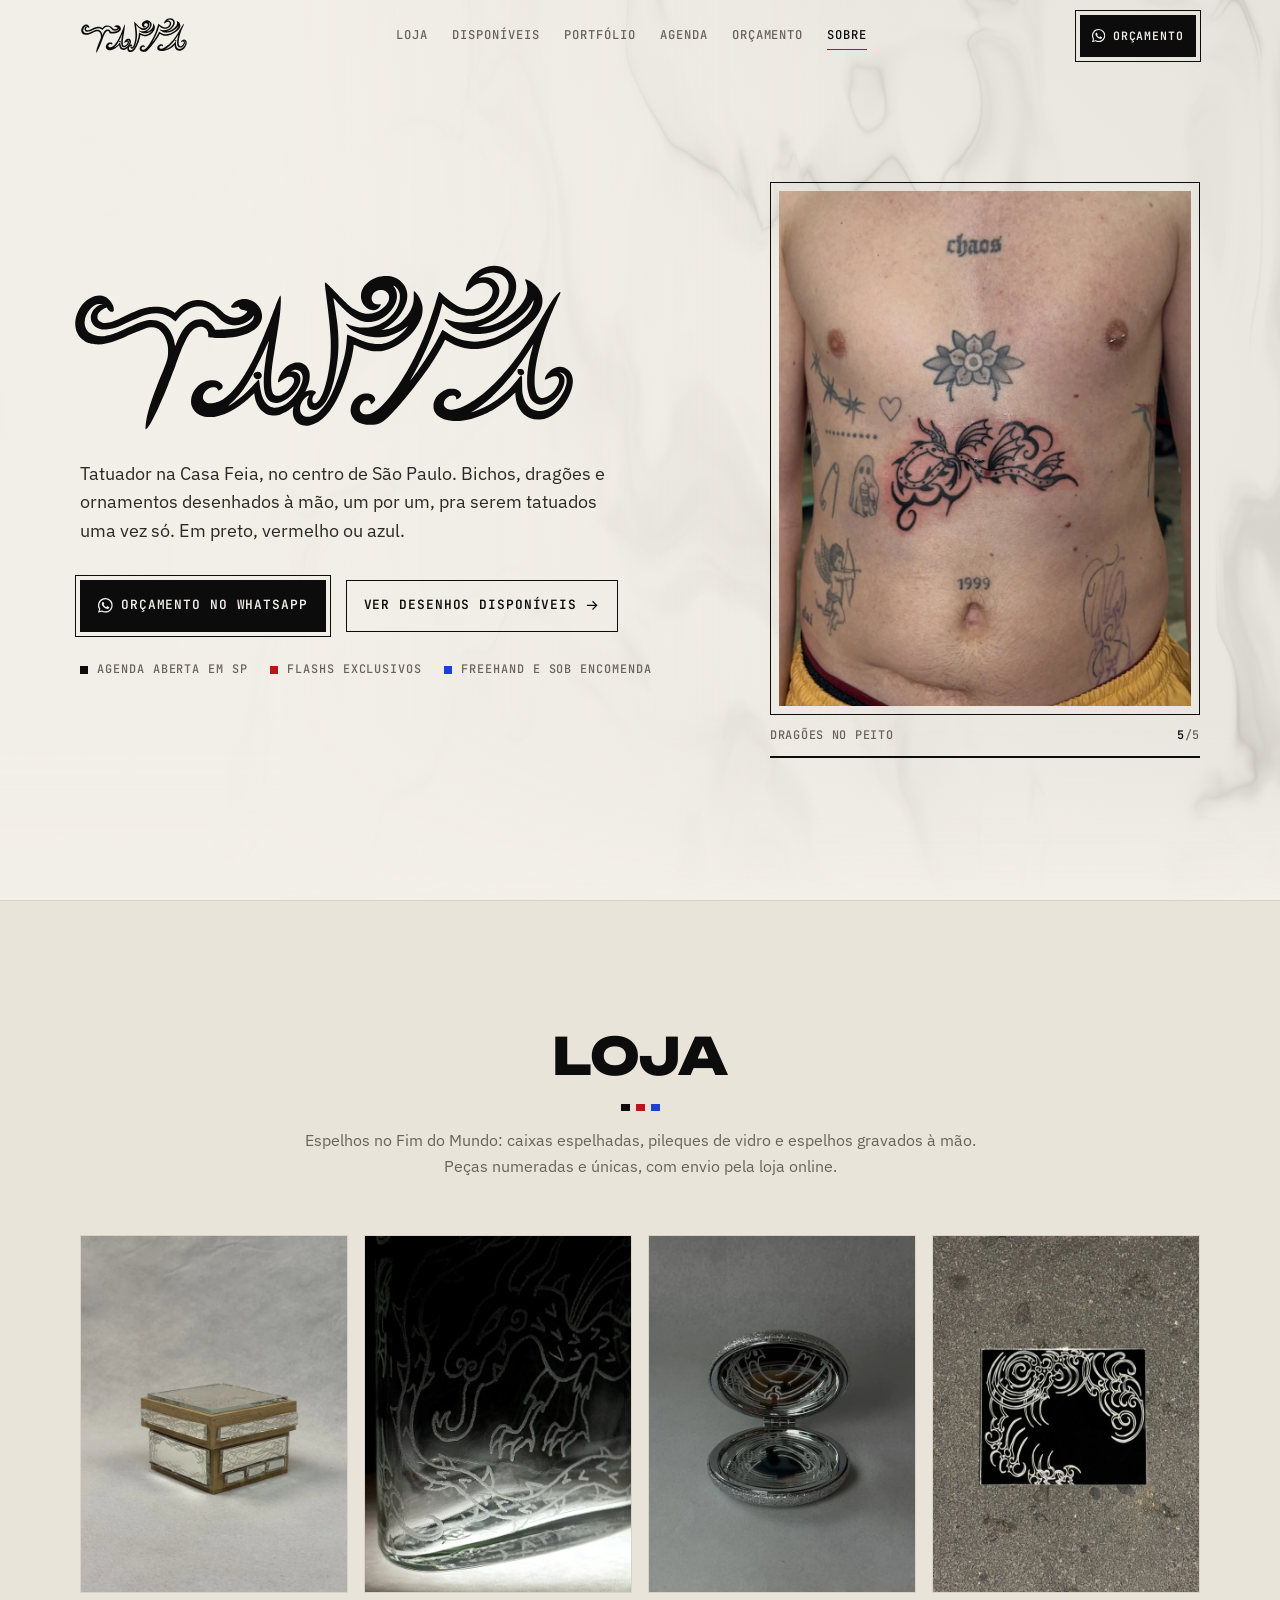
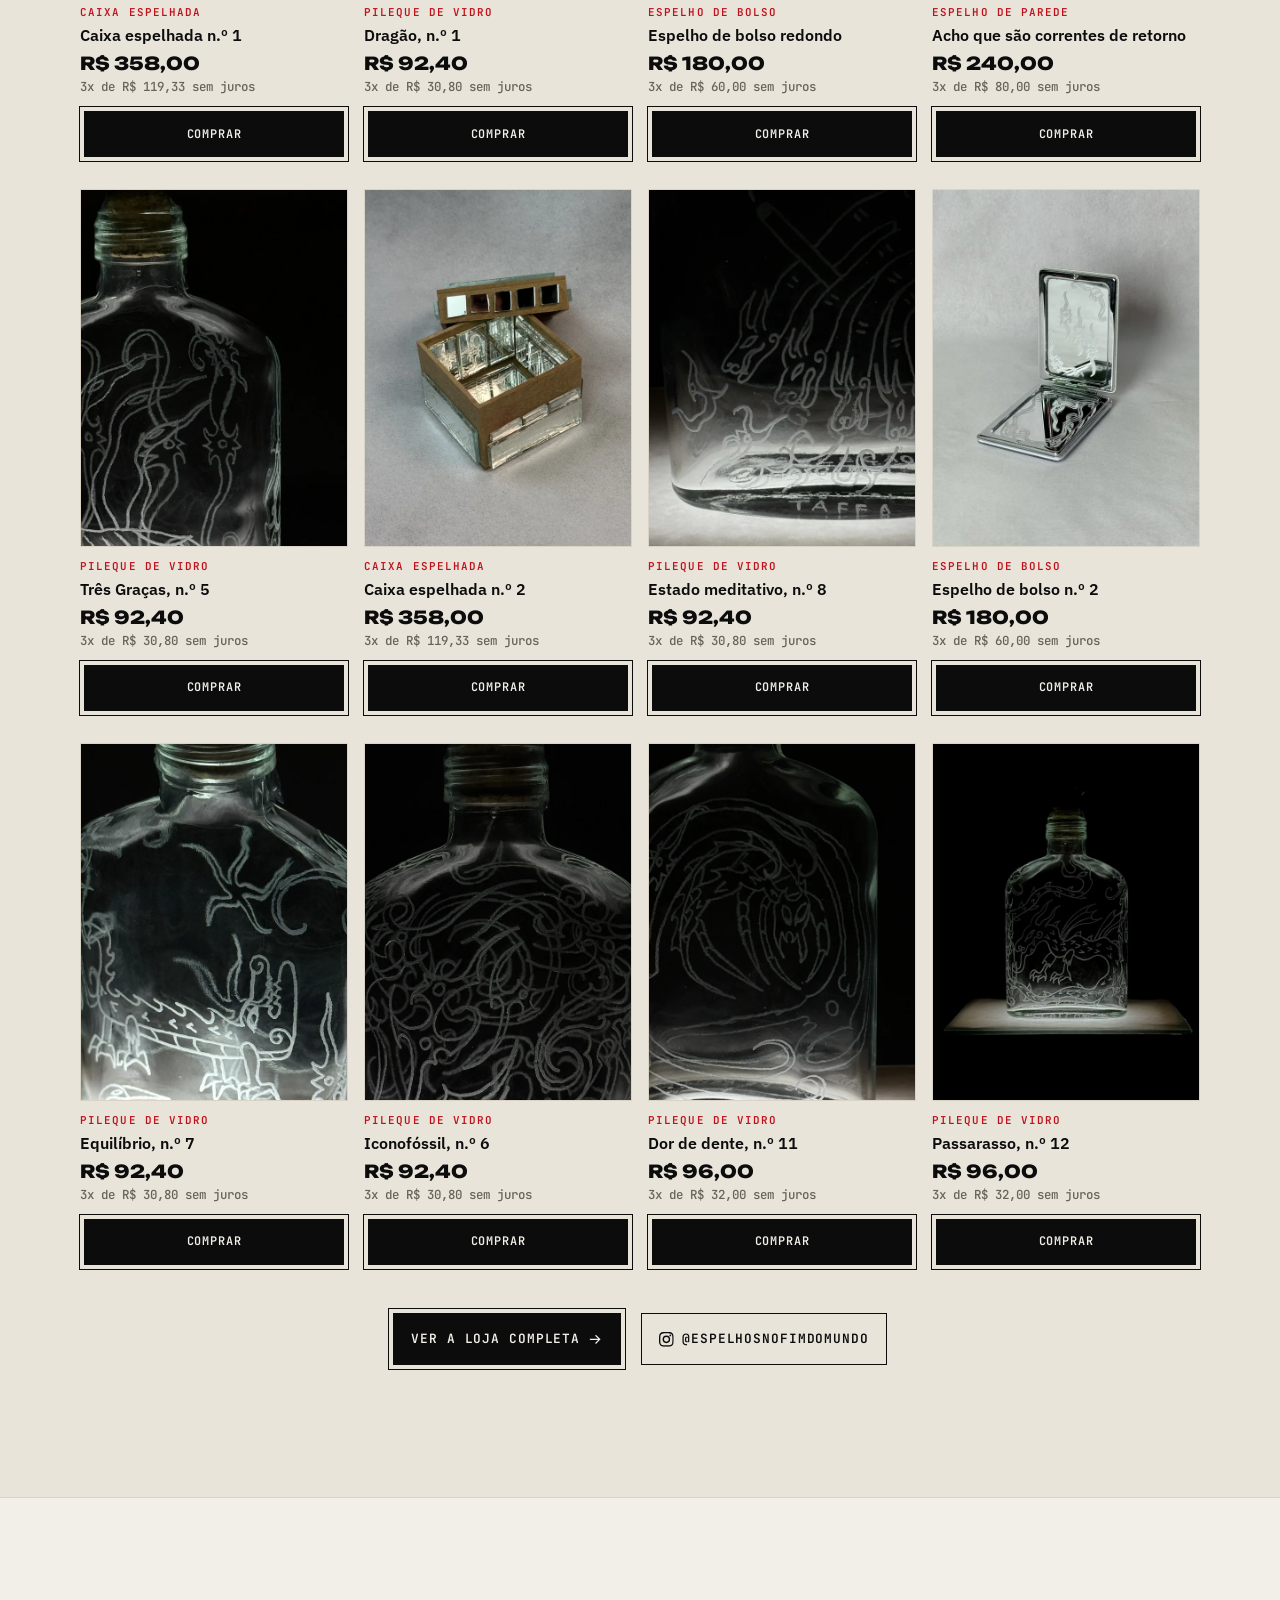
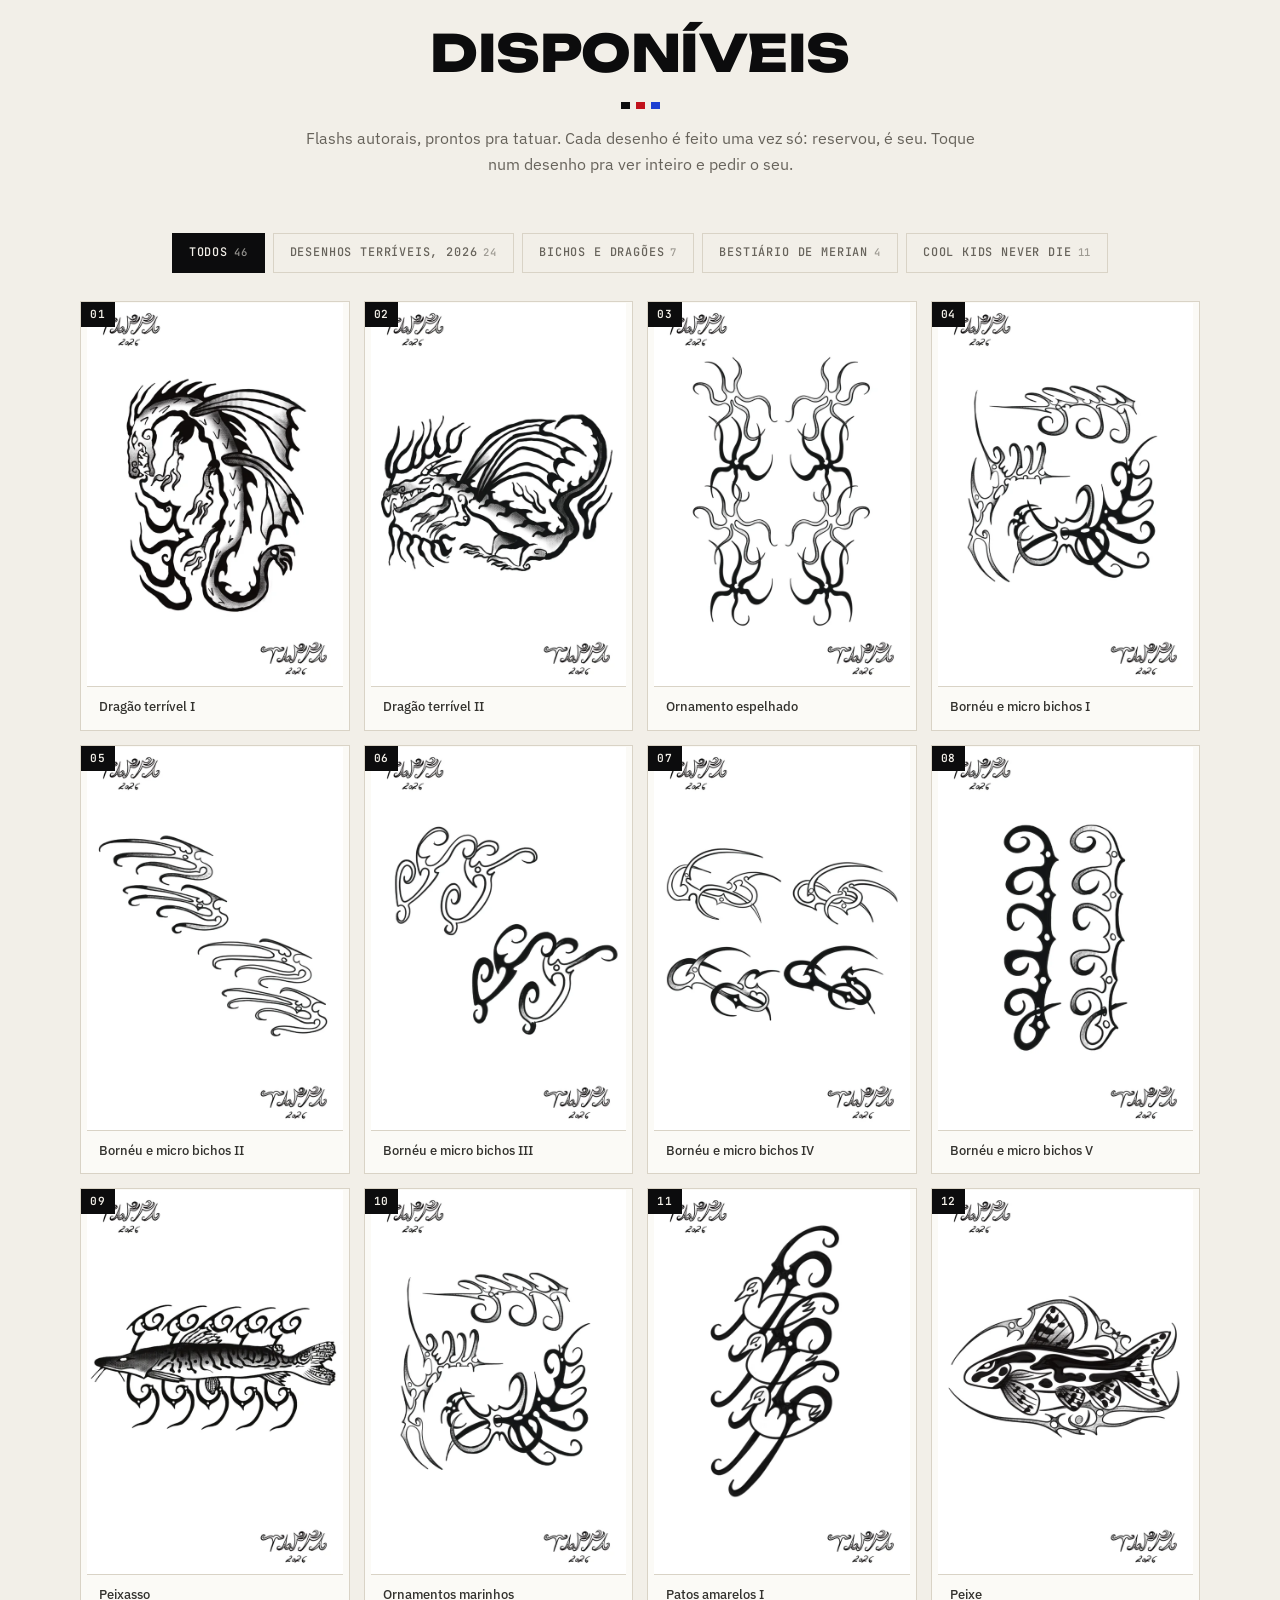
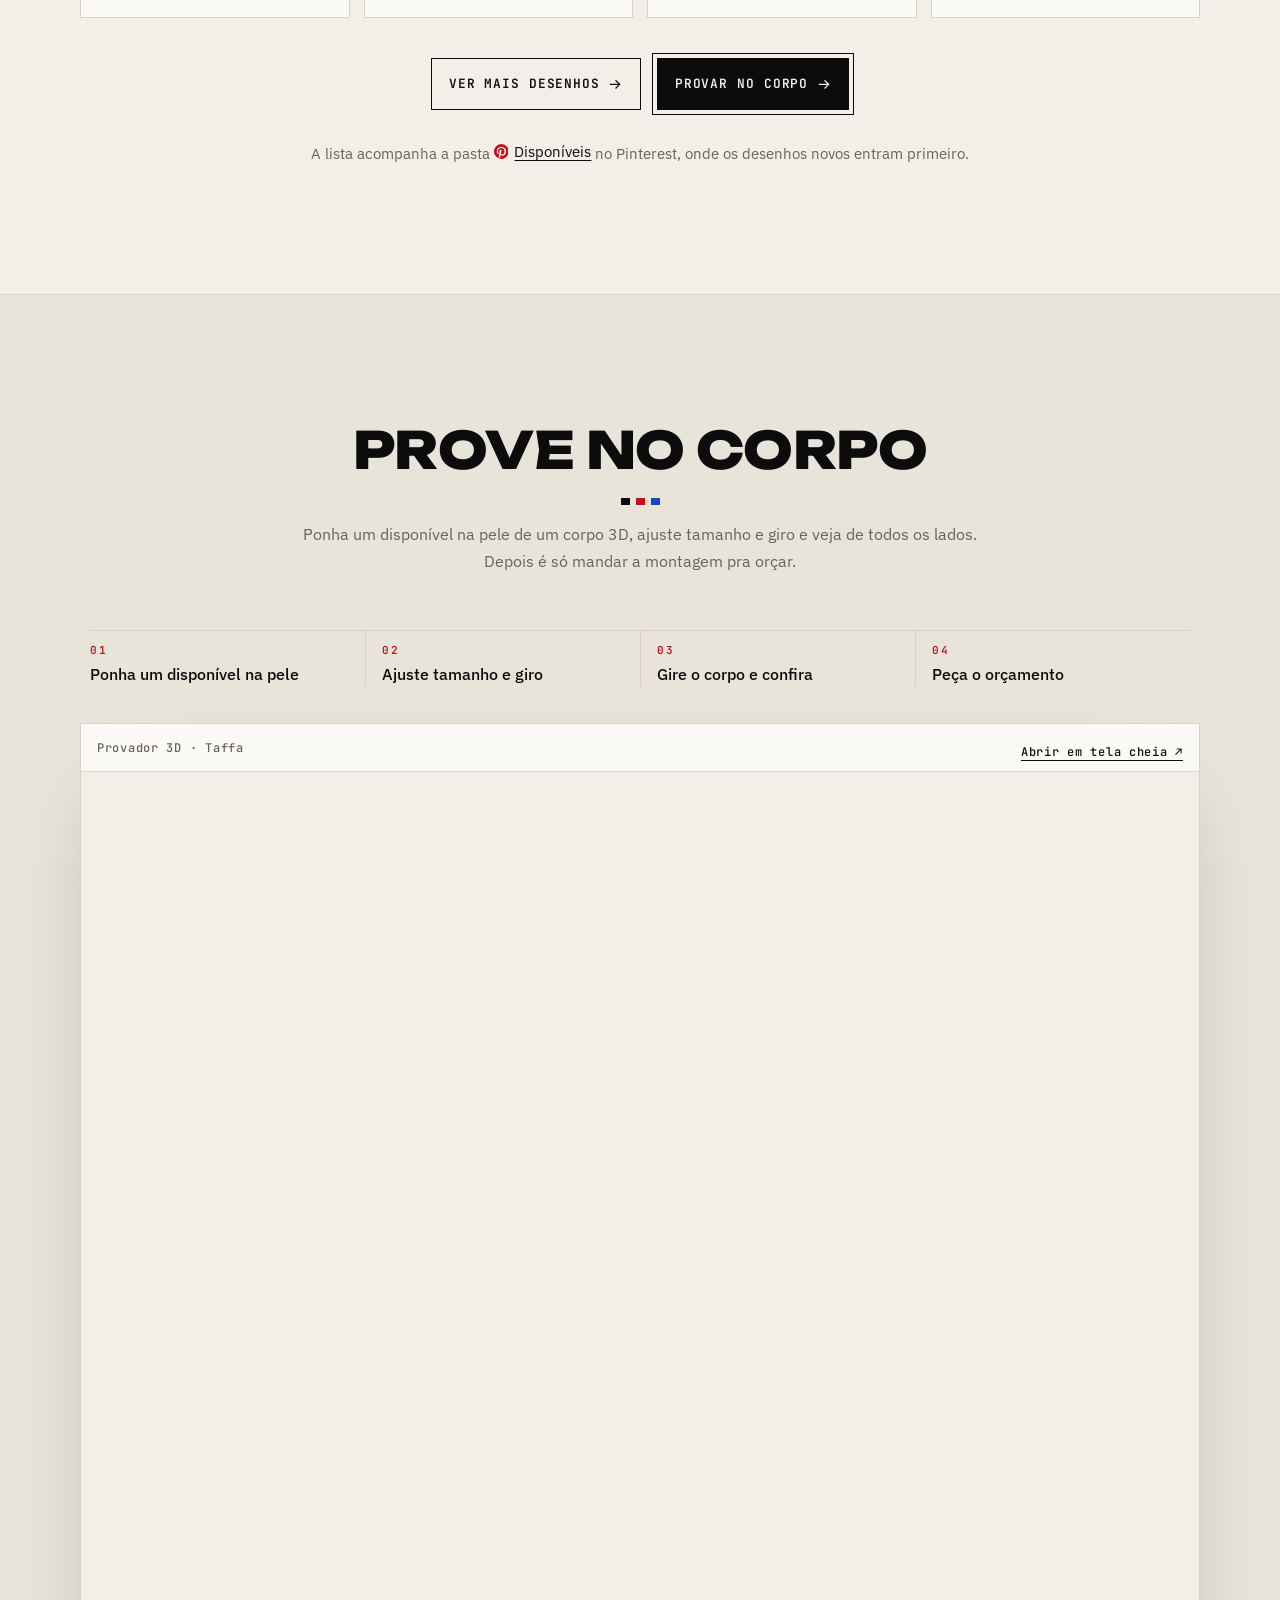
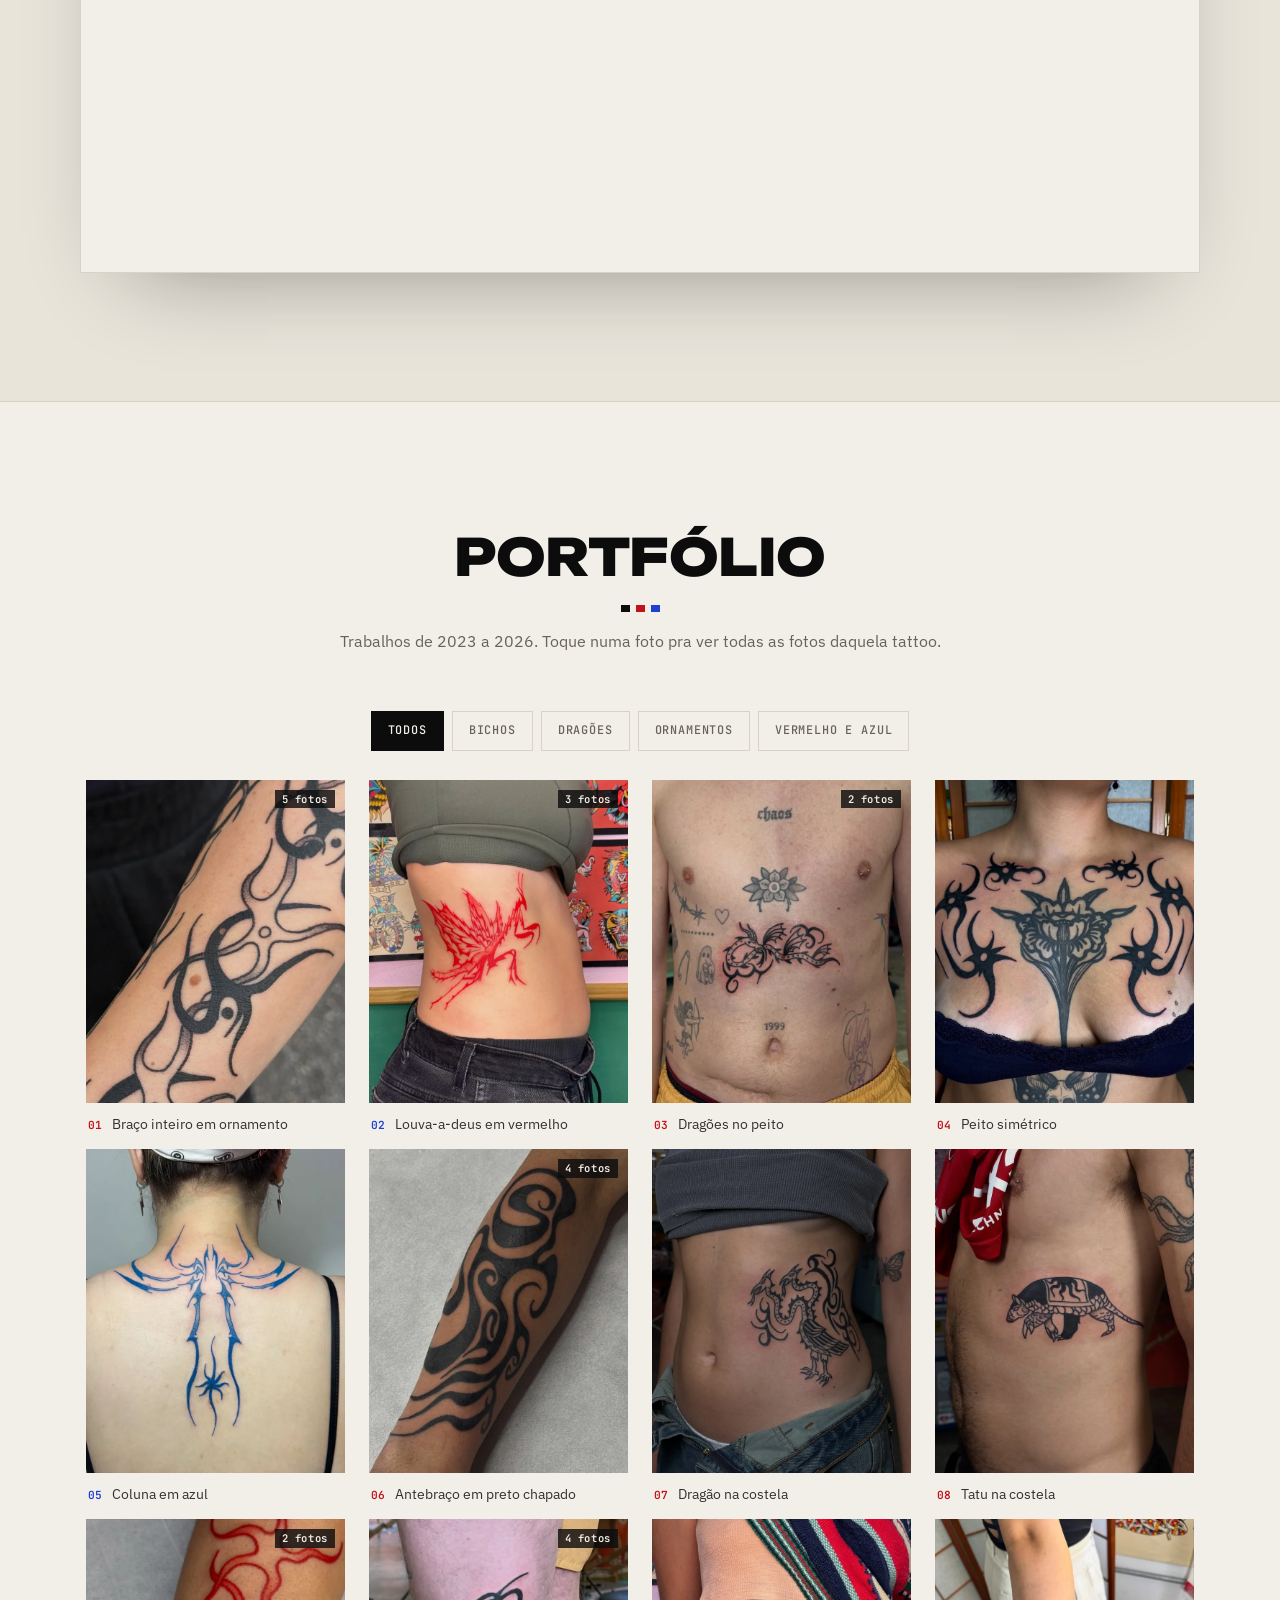
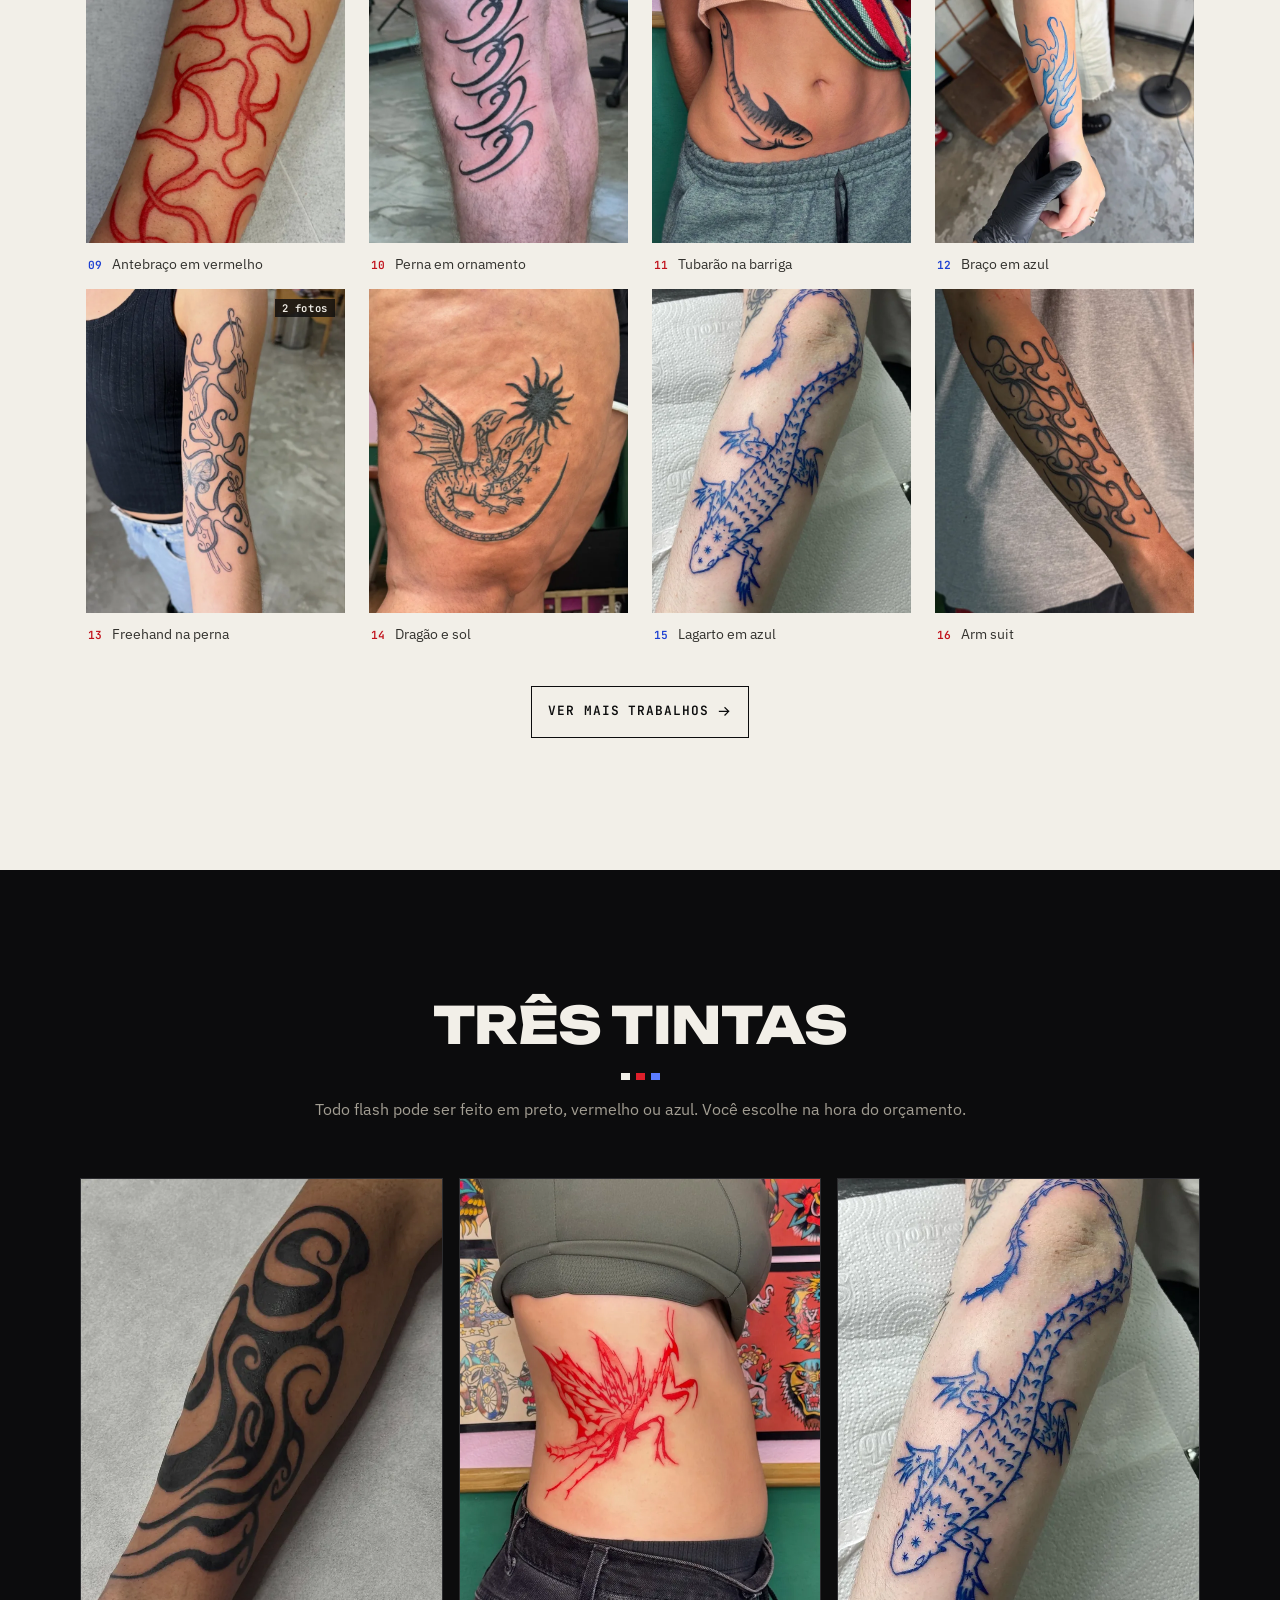
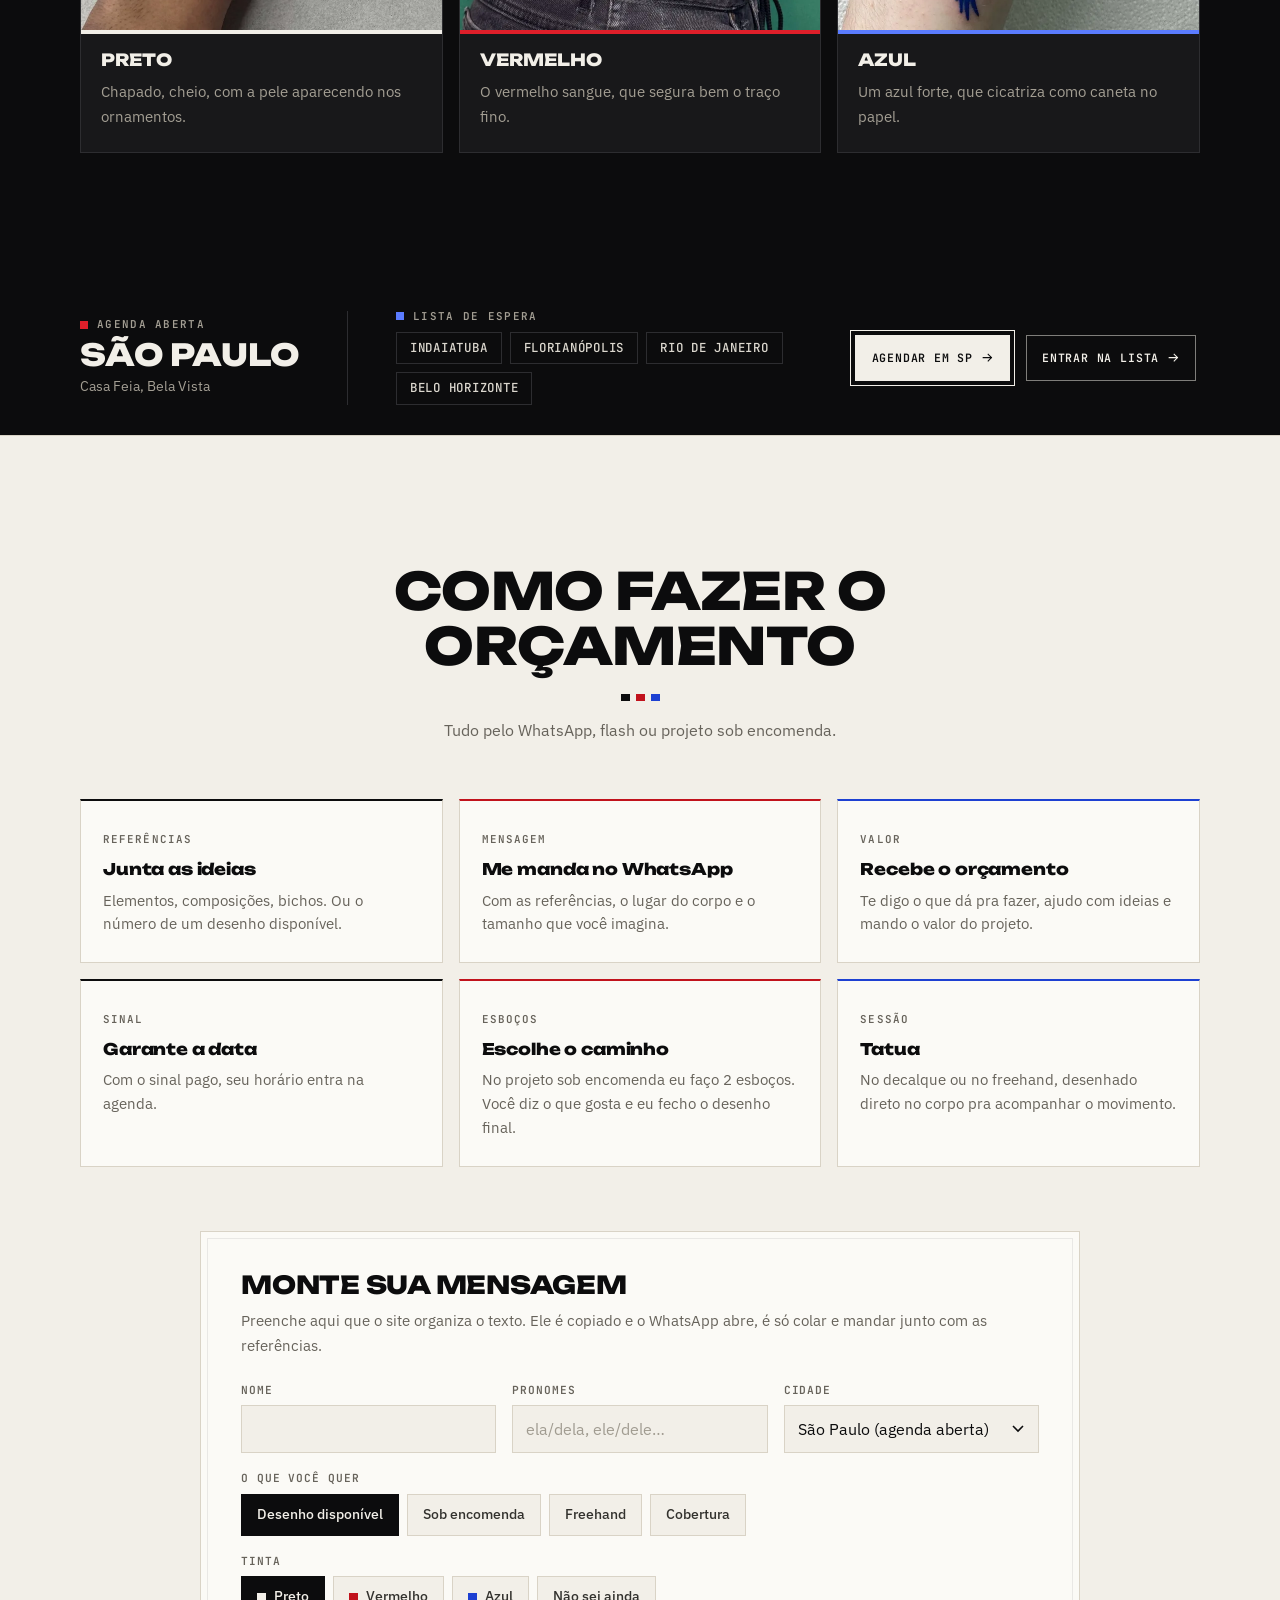
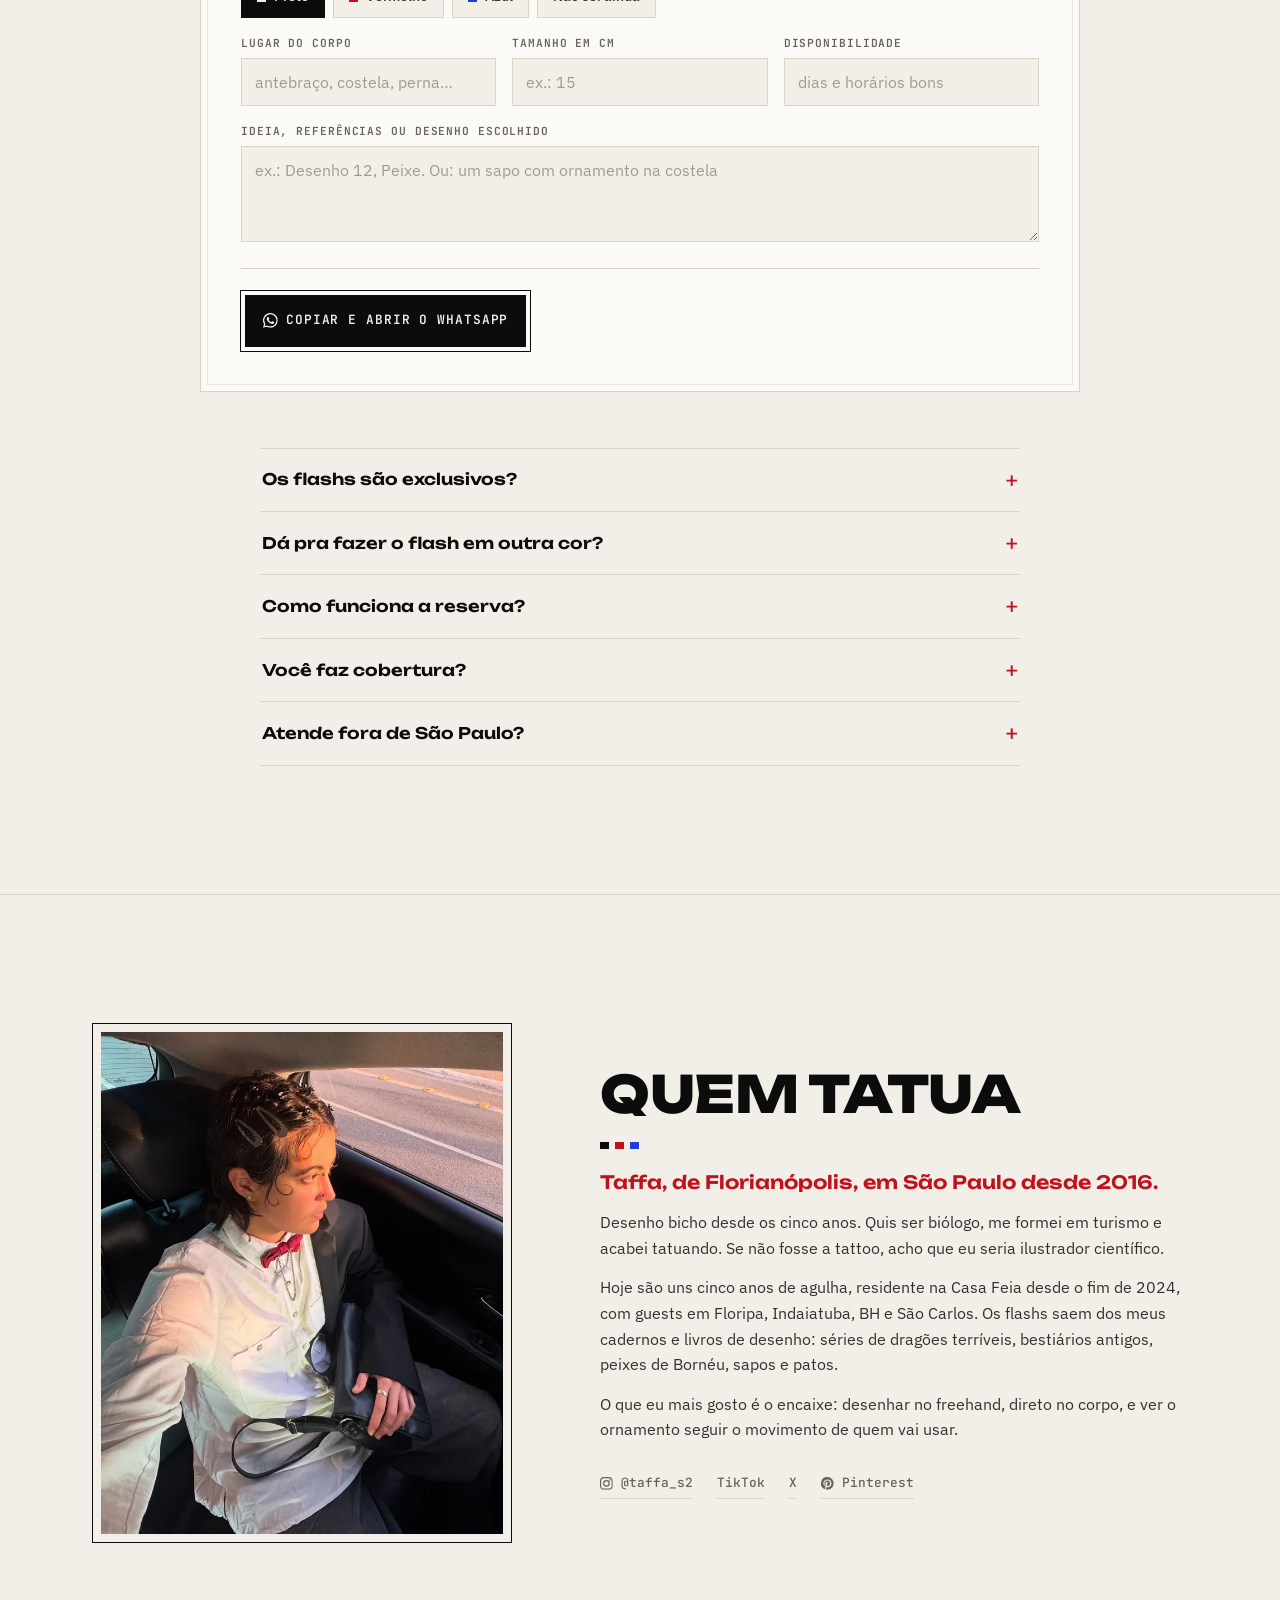
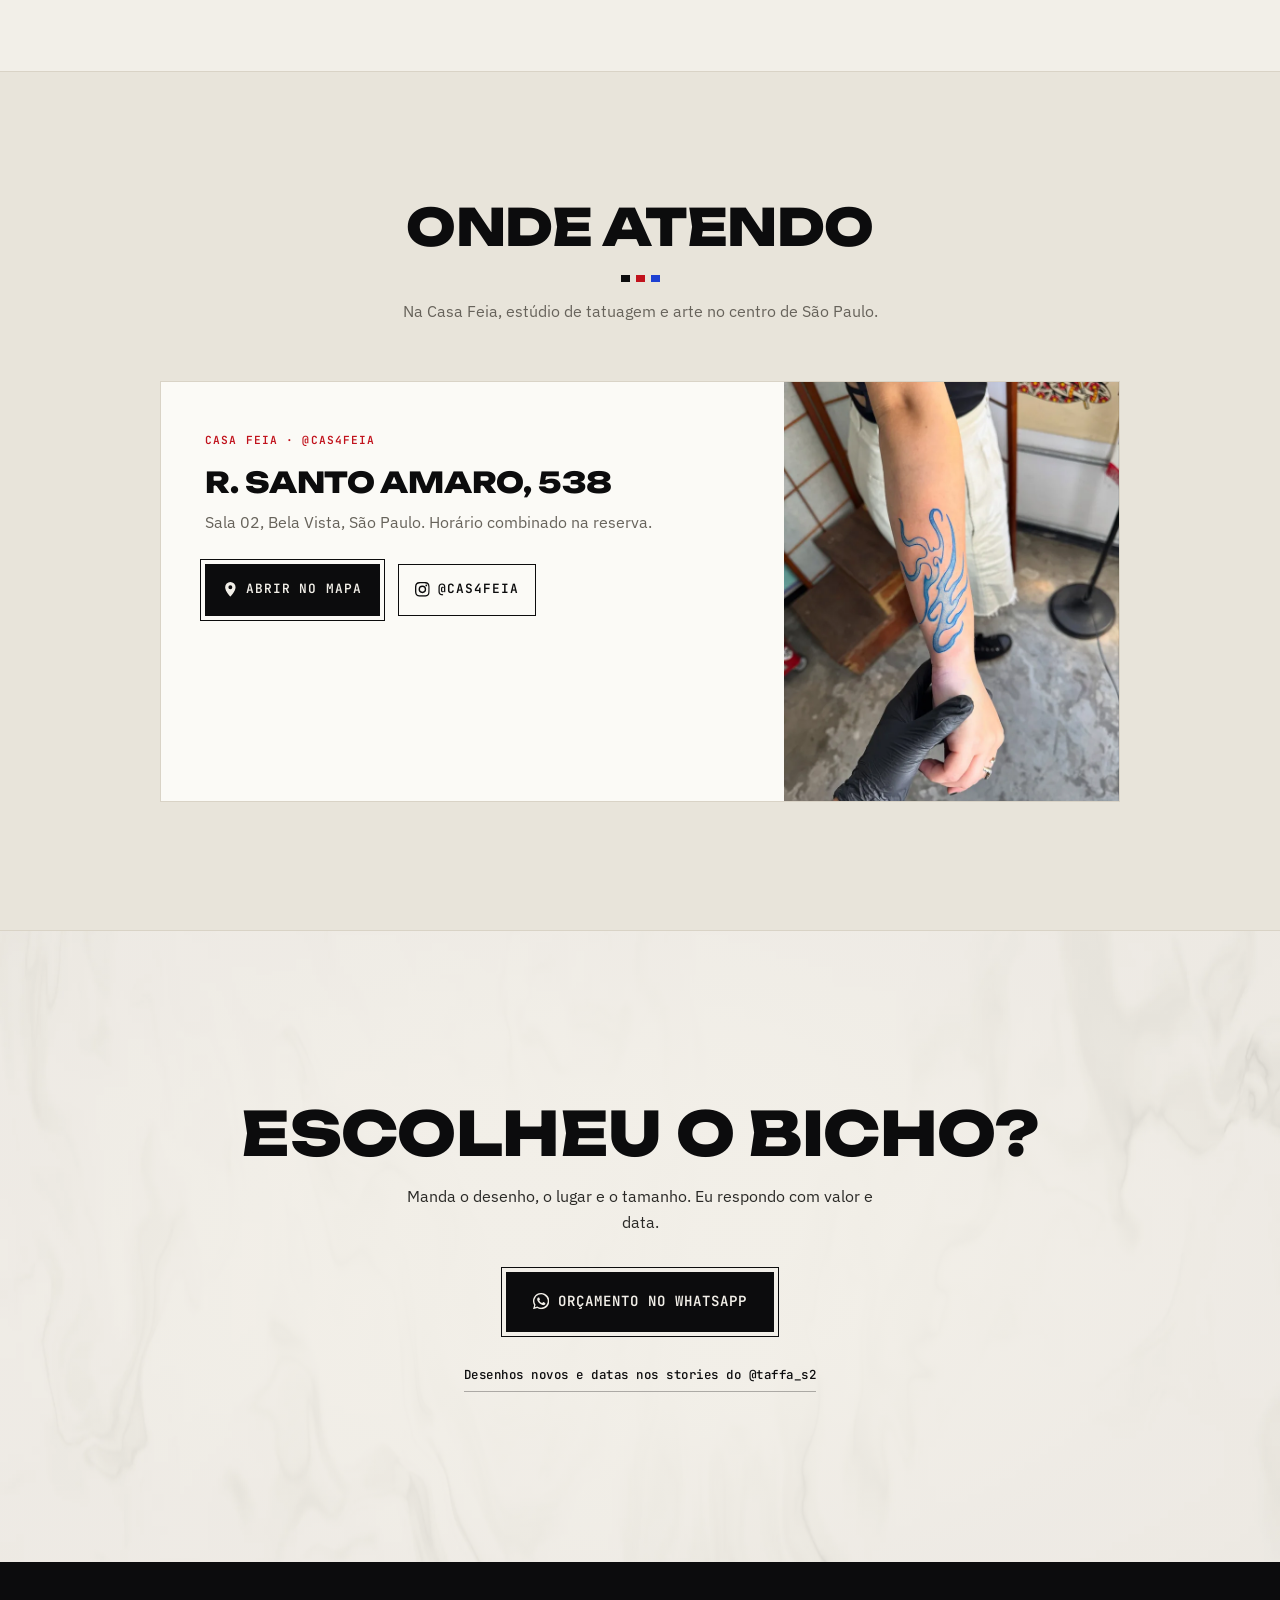
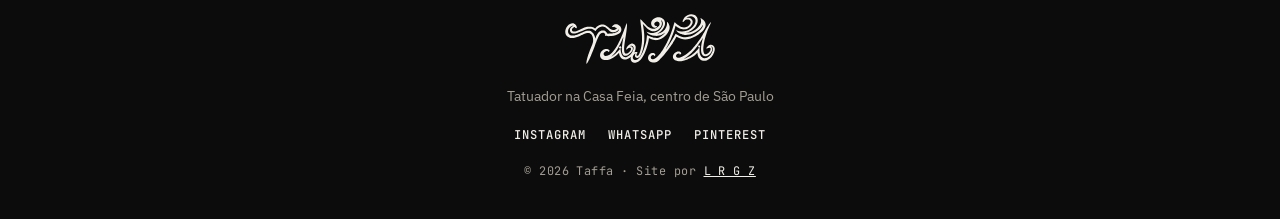
==== commit 03c6c740: "Provador: barra fixa do WhatsApp some enquanto o provador está na tela Co-Authored-By: Claude Opus 5" ====
--- a/index.html
+++ b/index.html
@@ -24,7 +24,7 @@
 <link rel="preconnect" href="https://fonts.gstatic.com" crossorigin>
 <link href="https://fonts.googleapis.com/css2?family=Unbounded:wght@400;600;800&family=IBM+Plex+Sans:wght@400;500;600&family=JetBrains+Mono:wght@400;600&display=swap" rel="stylesheet">
 <link rel="preload" as="image" href="assets/img/hero/1.webp">
-<link rel="stylesheet" href="assets/css/site.css?v=8">
+<link rel="stylesheet" href="assets/css/site.css?v=9">
 </head>
 <body>
 <svg width="0" height="0" style="position:absolute" aria-hidden="true">
@@ -350,6 +350,6 @@
 
 <script src="assets/js/fumaca.js?v=2" defer></script>
 <script src="assets/js/site.js?v=4" defer></script>
-<script src="assets/js/janela-provador.js?v=1" defer></script>
+<script src="assets/js/janela-provador.js?v=2" defer></script>
 </body>
 </html>
--- a/assets/css/site.css
+++ b/assets/css/site.css
@@ -378,6 +378,7 @@
     font:600 .8rem/1 var(--f-mono);letter-spacing:.07em;text-transform:uppercase;transform:translateY(110%);transition:transform var(--t) var(--ease)}
   .barra-zap svg{color:var(--sangue-2)}
   .barra-zap.on{transform:none}
+  .barra-zap.on.pv-oculto{transform:translateY(110%)}
   .rodape{padding-bottom:calc(96px + env(safe-area-inset-bottom))}
 }
 @media (max-width:380px){
